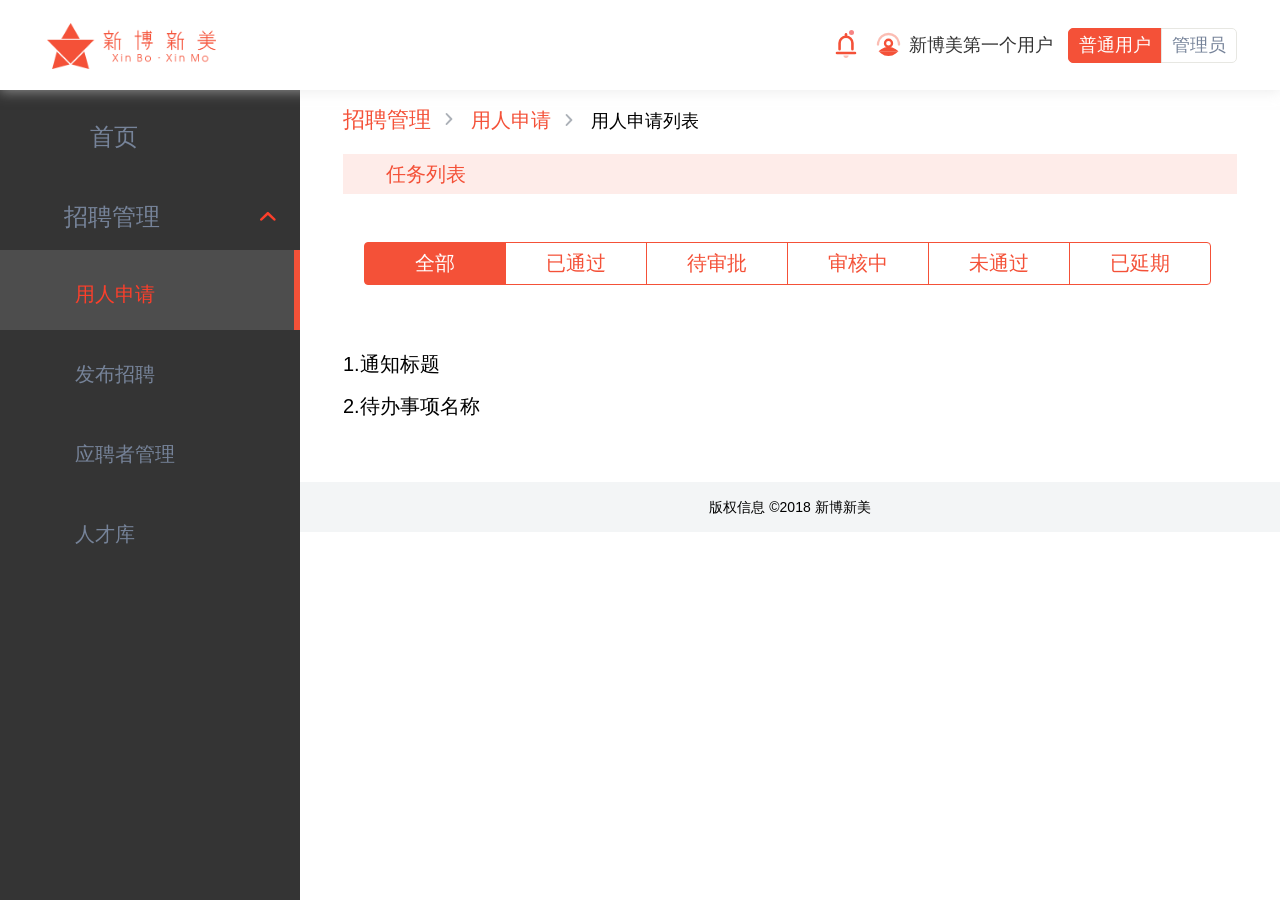
==== apply-list.html @ 9ebed113 "用人申请列表添加" ====
<!DOCTYPE html>
<html lang="en">
    <head>
        <meta charset="utf-8">
        <title>用人申请列表</title>
        <!-- Mobile specific metas -->
        <meta name="viewport" content="width=device-width, initial-scale=1, maximum-scale=1">
        <!-- Force IE9 to render in normal mode -->
        <!--[if IE]>
        <meta http-equiv="x-ua-compatible" content="IE=9" />
        <![endif]-->
        <meta name="description" content=""/>
        <meta name="keywords" content=""/>
        <!-- Icons -->
        <link href="assets/css/icons.css" rel="stylesheet" />
        <!-- Fav and touch icons -->
        <link rel="icon" href="assets/img/ico/favicon.ico" type="image/png">
        <!-- Bootstrap stylesheets (included template modifications) -->
        <link href="assets/css/bootstrap.css" rel="stylesheet" />
        <!-- Plugins stylesheets (all plugin custom css) -->
        <link href="assets/css/plugins.css" rel="stylesheet" />
        <!-- Main stylesheets (template main css file) -->
        <link href="assets/css/public.css" rel="stylesheet" />
        <link href="assets/css/main.css" rel="stylesheet" />

    </head>
    <body>
        <!-- Start #header -->
        <div id="header">
            <div class="container-fluid">
                <div class="navbar">
                    <!--logo-->
                    <div class="navbar-header">
                        <a class="navbar-logo" href="index.html">
                            <img src="assets/img/xm-logo.svg">
                        </a>
                    </div>
                    <nav class="top-nav" role="navigation">
                        <ul class="nav navbar-nav pull-right nav-right">
                            <li>
                                <a href="#">
                                    <img class="navicon" src="assets/img/notification.svg" alt="消息">
                                    <span class="square-4 bg-danger"></span>
                                </a>
                            </li>
                            <li>
                                <a href="#">
                                    <img class="navicon" src="assets/img/profile.svg" alt="admin">新博美第一个用户
                                </a>
                            </li>
                            <li>
                                <div class="btn-group btn-account">
                                    <button class="btn btn-primary btn-sm">普通用户</button>
                                    <button class="btn btn-default btn-sm">管理员</button>
                                </div>
                            </li>
                        </ul>
                    </nav>
                </div>
            </div>
            <!-- Start .header-inner -->
        </div>
        <!-- End #header -->

        <!-- Start #sidebar -->
        <div id="sidebar" >
            <div class="sidebar-inner">
                <!-- Start #sideNav -->
                <ul id="sideNav" class="nav nav-pills nav-stacked">
                    <li><a href="index.html">首页</a></li>
                    <li>
                        <a href="#" class="expand">招聘管理</a>
                        <ul class="nav sub" style="display: block">
                            <li><a href="apply-list.html" class="active">用人申请</a></li>
                            <li><a href="#">发布招聘</a></li>
                            <li><a href="#">应聘者管理</a></li>
                            <li><a href="#">人才库</a></li>
                        </ul>
                    </li>



                </ul>
                <!-- End #sideNav -->
            </div>
        </div>
        <!-- End #sidebar -->

        <!-- Start #content -->
        <div id="content">
            <!-- Start .content-wrapper -->
            <div class="content-wrapper">
                <div class="row heading">
                    <div class="col-lg-12">
                        <ul  class="breadcrumb p43">
                            <li><a href="">招聘管理</a><i class="en-arrow-right7"></i></li>
                            <li><a href="">用人申请</a><i class="en-arrow-right7"></i></li>
                            <li>用人申请列表</li>
                        </ul>

                    </div>

                </div>

                <!-- End .row -->
                <div class="outlet">
                    <!-- Start .outlet -->
                    <!-- Page start here ( usual with .row ) -->
                    <div class="row">
                        <div class="col-lg-12">
                            <div class="xm-contbox">
                                <div class="xm-title red-bg p43">任务列表</div>
                                <div class="xm-contbody">
                                    <div class="btn-group listmenu">
                                        <button type="button" class="btn btn-primary ">全部</button>
                                        <button type="button" class="btn btn-primary btn-alt">已通过</button>
                                        <button type="button" class="btn btn-primary btn-alt">待审批</button>
                                        <button type="button" class="btn btn-primary btn-alt">审核中</button>
                                        <button type="button" class="btn btn-primary btn-alt">未通过</button>
                                        <button type="button" class="btn btn-primary btn-alt">已延期</button>

                                    </div>
                                    <h3>1.通知标题</h3>
                                    <h3>2.待办事项名称</h3>
                                </div>
                            </div>


                        </div>
                    </div>
                    <!-- Page End here -->
                </div>
                <!-- End .outlet -->
                <!--start footer-->
                <footer class="footer">
                    <div class="row">
                        <div class="col-lg-12 col-md-12">
                            版权信息 ©2018 新博新美
                        </div>
                    </div>
                </footer>
                <!--end footer-->
            </div>
            <!-- End .content-wrapper -->
            <div class="clearfix"></div>
        </div>
        <!-- End #content -->
       
        <!-- Important javascript libs(put in all pages) -->
        <script src="assets/js/jquery-1.8.3.min.js"></script>
        <script src="assets/js/jquery-ui.js"></script>
        <![endif]-->
        <!-- Bootstrap plugins -->
        <script src="assets/js/bootstrap/bootstrap.js"></script>
        <!-- Handle responsive view functions -->
        <script src="assets/js/jRespond.min.js"></script>
        <!-- Custom scroll for sidebars,tables and etc. -->
        <script src="assets/plugins/core/slimscroll/jquery.slimscroll.min.js"></script>
        <script src="assets/plugins/core/slimscroll/jquery.slimscroll.horizontal.min.js"></script>

        <!-- Other plugins ( load only nessesary plugins for every page) -->
        <script src="assets/plugins/forms/icheck/jquery.icheck.js"></script>
        <script src="assets/plugins/misc/highlight/highlight.pack.js"></script>
        <script src="assets/plugins/misc/countTo/jquery.countTo.js"></script>
        <script src="assets/js/jquery.sprFlat.js"></script>
        <script src="assets/js/app.js"></script>
    </body>
</html>
---- assets/css/icons.css ----
/* ==========================================================================
Icon packs
========================================================================== */
@font-face {
  font-family: 'icomoon';
  src:url('../fonts/icomoon.eot');
  src:url('../fonts/icomoon.eot?#iefix') format('embedded-opentype'),
    url('../fonts/icomoon.ttf') format('truetype'),
    url('../fonts/icomoon.woff') format('woff'),
    url('../fonts/icomoon.svg#icomoon') format('svg');
  font-weight: normal;
  font-style: normal;
}

@font-face {
  font-family: 'brocolidry';
  src:url('../fonts/brocolidry.eot');
  src:url('../fonts/brocolidry.eot?#iefix') format('embedded-opentype'),
    url('../fonts/brocolidry.ttf') format('truetype'),
    url('../fonts/brocolidry.woff') format('woff'),
    url('../fonts/brocolidry.svg#brocolidry') format('svg');
  font-weight: normal;
  font-style: normal;
}

@font-face {
  font-family: 'ecoico';
  src:url('../fonts/ecoico.eot');
  src:url('../fonts/ecoico.eot?#iefix') format('embedded-opentype'),
    url('../fonts/ecoico.ttf') format('truetype'),
    url('../fonts/ecoico.woff') format('woff'),
    url('../fonts/ecoico.svg#ecoico') format('svg');
  font-weight: normal;
  font-style: normal;
}

@font-face {
  font-family: 'steadysets';
  src:url('../fonts/steadysets.eot');
  src:url('../fonts/steadysets.eot?#iefix') format('embedded-opentype'),
    url('../fonts/steadysets.ttf') format('truetype'),
    url('../fonts/steadysets.woff') format('woff'),
    url('../fonts/steadysets.svg#steadysets') format('svg');
  font-weight: normal;
  font-style: normal;
}

@font-face {
  font-family: 'meteo';
  src:url('../fonts/meteo.eot');
  src:url('../fonts/meteo.eot?#iefix') format('embedded-opentype'),
    url('../fonts/meteo.ttf') format('truetype'),
    url('../fonts/meteo.woff') format('woff'),
    url('../fonts/meteo.svg#meteo') format('svg');
  font-weight: normal;
  font-style: normal;
}

@font-face {
  font-family: 'entypo';
  src:url('../fonts/entypo.eot');
  src:url('../fonts/entypo.eot?#iefix') format('embedded-opentype'),
    url('../fonts/entypo.ttf') format('truetype'),
    url('../fonts/entypo.woff') format('woff'),
    url('../fonts/entypo.svg#entypo') format('svg');
  font-weight: normal;
  font-style: normal;
}

@font-face {
  font-family: 'fontawesome';
  src:url('../fonts/fontawesome.eot');
  src:url('../fonts/fontawesome.eot?#iefix') format('embedded-opentype'),
    url('../fonts/fontawesome.ttf') format('truetype'),
    url('../fonts/fontawesome.woff') format('woff'),
    url('../fonts/fontawesome.svg#fontawesome') format('svg');
  font-weight: normal;
  font-style: normal;
}

/* ------------------ Icon preview ( remove it in production sever )--------------------*/
.icon-page i {font-size: 20px; margin-bottom: 10px;}
.icon-page .row {margin-left: 0;margin-right: 0;}

/* ------------------ Target all icons --------------------*/
[class^="im-"], 
[class^="br-"], 
[class^="ec-"], 
[class^="st-"], 
[class^="me-"],
[class^="en-"],
[class^="fa-"] {
  display: inline-block;
  vertical-align: middle;
  margin-top: -1px;
}


/* ------------------ Ico moon --------------------*/
[class^="im-"] {
  font-family: 'icomoon';
  speak: none;
  font-style: normal;
  font-weight: normal;
  font-variant: normal;
  text-transform: none;
  line-height: 1;
  -webkit-font-smoothing: antialiased;
  -moz-osx-font-smoothing: grayscale;
}
.im-home:before {
  content: "\e600";
}
.im-home2:before {
  content: "\e601";
}
.im-home3:before {
  content: "\e602";
}
.im-office:before {
  content: "\e603";
}
.im-newspaper:before {
  content: "\e604";
}
.im-pencil:before {
  content: "\e605";
}
.im-pencil2:before {
  content: "\e606";
}
.im-quill:before {
  content: "\e607";
}
.im-pen:before {
  content: "\e608";
}
.im-headphones:before {
  content: "\e609";
}
.im-play:before {
  content: "\e60a";
}
.im-film:before {
  content: "\e60b";
}
.im-camera:before {
  content: "\e60c";
}
.im-dice:before {
  content: "\e60d";
}
.im-pacman:before {
  content: "\e60e";
}
.im-spades:before {
  content: "\e60f";
}
.im-clubs:before {
  content: "\e610";
}
.im-diamonds:before {
  content: "\e611";
}
.im-file:before {
  content: "\e612";
}
.im-profile:before {
  content: "\e613";
}
.im-file2:before {
  content: "\e614";
}
.im-file3:before {
  content: "\e615";
}
.im-file4:before {
  content: "\e616";
}
.im-copy:before {
  content: "\e617";
}
.im-copy2:before {
  content: "\e618";
}
.im-copy3:before {
  content: "\e619";
}
.im-paste:before {
  content: "\e61a";
}
.im-qrcode:before {
  content: "\e61b";
}
.im-ticket:before {
  content: "\e61c";
}
.im-cart:before {
  content: "\e61d";
}
.im-cart2:before {
  content: "\e61e";
}
.im-cart3:before {
  content: "\e61f";
}
.im-coin:before {
  content: "\e620";
}
.im-credit:before {
  content: "\e621";
}
.im-calculate:before {
  content: "\e622";
}
.im-support:before {
  content: "\e623";
}
.im-compass:before {
  content: "\e624";
}
.im-map:before {
  content: "\e625";
}
.im-map2:before {
  content: "\e626";
}
.im-history:before {
  content: "\e627";
}
.im-clock:before {
  content: "\e628";
}
.im-clock2:before {
  content: "\e629";
}
.im-alarm:before {
  content: "\e62a";
}
.im-alarm2:before {
  content: "\e62b";
}
.im-bell:before {
  content: "\e62c";
}
.im-mobile:before {
  content: "\e62d";
}
.im-tablet:before {
  content: "\e62e";
}
.im-tv:before {
  content: "\e62f";
}
.im-cabinet:before {
  content: "\e630";
}
.im-drawer:before {
  content: "\e631";
}
.im-drawer2:before {
  content: "\e632";
}
.im-drawer3:before {
  content: "\e633";
}
.im-box-add:before {
  content: "\e634";
}
.im-box-remove:before {
  content: "\e635";
}
.im-undo:before {
  content: "\e636";
}
.im-redo:before {
  content: "\e637";
}
.im-forward:before {
  content: "\e638";
}
.im-reply:before {
  content: "\e639";
}
.im-bubble:before {
  content: "\e63a";
}
.im-bubbles:before {
  content: "\e63b";
}
.im-bubbles2:before {
  content: "\e63c";
}
.im-bubble2:before {
  content: "\e63d";
}
.im-bubbles3:before {
  content: "\e63e";
}
.im-busy:before {
  content: "\e63f";
}
.im-spinner:before {
  content: "\e640";
}
.im-spinner2:before {
  content: "\e641";
}
.im-spinner3:before {
  content: "\e642";
}
.im-spinner4:before {
  content: "\e643";
}
.im-spinner5:before {
  content: "\e644";
}
.im-spinner6:before {
  content: "\e645";
}
.im-binoculars:before {
  content: "\e646";
}
.im-search:before {
  content: "\e647";
}
.im-lock:before {
  content: "\e648";
}
.im-lock2:before {
  content: "\e649";
}
.im-unlocked:before {
  content: "\e64a";
}
.im-wrench:before {
  content: "\e64b";
}
.im-settings:before {
  content: "\e64c";
}
.im-equalizer:before {
  content: "\e64d";
}
.im-cog:before {
  content: "\e64e";
}
.im-cogs:before {
  content: "\e64f";
}
.im-cog2:before {
  content: "\e650";
}
.im-gift:before {
  content: "\e651";
}
.im-trophy:before {
  content: "\e652";
}
.im-glass:before {
  content: "\e653";
}
.im-mug:before {
  content: "\e654";
}
.im-food:before {
  content: "\e655";
}
.im-leaf:before {
  content: "\e656";
}
.im-rocket:before {
  content: "\e657";
}
.im-meter:before {
  content: "\e658";
}
.im-meter2:before {
  content: "\e659";
}
.im-airplane:before {
  content: "\e65a";
}
.im-truck:before {
  content: "\e65b";
}
.im-road:before {
  content: "\e65c";
}
.im-accessibility:before {
  content: "\e65d";
}
.im-target:before {
  content: "\e65e";
}
.im-shield:before {
  content: "\e65f";
}
.im-lightning:before {
  content: "\e660";
}
.im-switch:before {
  content: "\e661";
}
.im-power-cord:before {
  content: "\e662";
}
.im-cloud-download:before {
  content: "\e663";
}
.im-cloud-upload:before {
  content: "\e664";
}
.im-download:before {
  content: "\e665";
}
.im-upload:before {
  content: "\e666";
}
.im-download2:before {
  content: "\e667";
}
.im-upload2:before {
  content: "\e668";
}
.im-globe:before {
  content: "\e669";
}
.im-earth:before {
  content: "\e66a";
}
.im-link:before {
  content: "\e66b";
}
.im-brightness-contrast:before {
  content: "\e66c";
}
.im-contrast:before {
  content: "\e66d";
}
.im-star:before {
  content: "\e66e";
}
.im-star2:before {
  content: "\e66f";
}
.im-star3:before {
  content: "\e670";
}
.im-heart:before {
  content: "\e671";
}
.im-heart2:before {
  content: "\e672";
}
.im-heart-broken:before {
  content: "\e673";
}
.im-thumbs-up:before {
  content: "\e674";
}
.im-sad:before {
  content: "\e675";
}
.im-wink:before {
  content: "\e676";
}
.im-wink2:before {
  content: "\e677";
}
.im-grin:before {
  content: "\e678";
}
.im-grin2:before {
  content: "\e679";
}
.im-cool:before {
  content: "\e67a";
}
.im-cool2:before {
  content: "\e67b";
}
.im-angry:before {
  content: "\e67c";
}
.im-angry2:before {
  content: "\e67d";
}
.im-wondering:before {
  content: "\e67e";
}
.im-wondering2:before {
  content: "\e67f";
}
.im-point-up:before {
  content: "\e680";
}
.im-point-right:before {
  content: "\e681";
}
.im-point-down:before {
  content: "\e682";
}
.im-point-left:before {
  content: "\e683";
}
.im-warning:before {
  content: "\e684";
}
.im-notification:before {
  content: "\e685";
}
.im-question:before {
  content: "\e686";
}
.im-checkmark:before {
  content: "\e687";
}
.im-spell-check:before {
  content: "\e688";
}
.im-minus:before {
  content: "\e689";
}
.im-plus:before {
  content: "\e68a";
}
.im-enter:before {
  content: "\e68b";
}
.im-exit:before {
  content: "\e68c";
}
.im-play2:before {
  content: "\e68d";
}
.im-pause:before {
  content: "\e68e";
}
.im-stop:before {
  content: "\e68f";
}
.im-last:before {
  content: "\e690";
}
.im-previous:before {
  content: "\e691";
}
.im-next:before {
  content: "\e692";
}
.im-eject:before {
  content: "\e693";
}
.im-volume-high:before {
  content: "\e694";
}
.im-volume-medium:before {
  content: "\e695";
}
.im-volume-low:before {
  content: "\e696";
}
.im-volume-mute:before {
  content: "\e697";
}
.im-volume-mute2:before {
  content: "\e698";
}
.im-arrow-up-right:before {
  content: "\e699";
}
.im-arrow-right:before {
  content: "\e69a";
}
.im-arrow-down-right:before {
  content: "\e69b";
}
.im-arrow-down:before {
  content: "\e69c";
}
.im-arrow-down-left:before {
  content: "\e69d";
}
.im-arrow-left:before {
  content: "\e69e";
}
.im-arrow-up-left:before {
  content: "\e69f";
}
.im-arrow-up:before {
  content: "\e6a0";
}
.im-arrow-up-right2:before {
  content: "\e6a1";
}
.im-arrow-right2:before {
  content: "\e6a2";
}
.im-arrow-down-right2:before {
  content: "\e6a3";
}
.im-arrow-down2:before {
  content: "\e6a4";
}
.im-arrow-down-left2:before {
  content: "\e6a5";
}
.im-arrow-left2:before {
  content: "\e6a6";
}
.im-tab:before {
  content: "\e6a7";
}
.im-checkbox-checked:before {
  content: "\e6a8";
}
.im-checkbox-unchecked:before {
  content: "\e6a9";
}
.im-checkbox-partial:before {
  content: "\e6aa";
}
.im-text-width:before {
  content: "\e6ab";
}
.im-bold:before {
  content: "\e6ac";
}
.im-underline:before {
  content: "\e6ad";
}
.im-italic:before {
  content: "\e6ae";
}
.im-strikethrough:before {
  content: "\e6af";
}
.im-omega:before {
  content: "\e6b0";
}
.im-sigma:before {
  content: "\e6b1";
}
.im-table:before {
  content: "\e6b2";
}
.im-table2:before {
  content: "\e6b3";
}
.im-paragraph-left:before {
  content: "\e6b4";
}
.im-paragraph-center:before {
  content: "\e6b5";
}
.im-paragraph-right:before {
  content: "\e6b6";
}
.im-paragraph-justify:before {
  content: "\e6b7";
}
.im-indent-increase:before {
  content: "\e6b8";
}
.im-indent-decrease:before {
  content: "\e6b9";
}
.im-new-tab:before {
  content: "\e6ba";
}
.im-embed:before {
  content: "\e6bb";
}
.im-code:before {
  content: "\e6bc";
}
.im-google-plus:before {
  content: "\e6bd";
}
.im-google-plus2:before {
  content: "\e6be";
}
.im-google-plus3:before {
  content: "\e6bf";
}
.im-google-drive:before {
  content: "\e6c0";
}
.im-facebook:before {
  content: "\e6c1";
}
.im-facebook2:before {
  content: "\e6c2";
}
.im-facebook3:before {
  content: "\e6c3";
}
.im-instagram:before {
  content: "\e6c4";
}
.im-twitter:before {
  content: "\e6c5";
}
.im-vimeo2:before {
  content: "\e6c6";
}
.im-vimeo:before {
  content: "\e6c7";
}
.im-lanyrd:before {
  content: "\e6c8";
}
.im-flickr:before {
  content: "\e6c9";
}
.im-flickr2:before {
  content: "\e6ca";
}
.im-flickr3:before {
  content: "\e6cb";
}
.im-flickr4:before {
  content: "\e6cc";
}
.im-picassa:before {
  content: "\e6cd";
}
.im-picassa2:before {
  content: "\e6ce";
}
.im-steam:before {
  content: "\e6cf";
}
.im-github:before {
  content: "\e6d0";
}
.im-github2:before {
  content: "\e6d1";
}
.im-github3:before {
  content: "\e6d2";
}
.im-github4:before {
  content: "\e6d3";
}
.im-github5:before {
  content: "\e6d4";
}
.im-wordpress:before {
  content: "\e6d5";
}
.im-wordpress2:before {
  content: "\e6d6";
}
.im-joomla:before {
  content: "\e6d7";
}
.im-android:before {
  content: "\e6d8";
}
.im-windows:before {
  content: "\e6d9";
}
.im-windows8:before {
  content: "\e6da";
}
.im-soundcloud:before {
  content: "\e6db";
}
.im-soundcloud2:before {
  content: "\e6dc";
}
.im-skype:before {
  content: "\e6dd";
}
.im-reddit:before {
  content: "\e6de";
}
.im-linkedin:before {
  content: "\e6df";
}
.im-xing:before {
  content: "\e6e0";
}
.im-flattr:before {
  content: "\e6e1";
}
.im-foursquare:before {
  content: "\e6e2";
}
.im-foursquare2:before {
  content: "\e6e3";
}
.im-paypal:before {
  content: "\e6e4";
}
.im-paypal2:before {
  content: "\e6e5";
}
.im-paypal3:before {
  content: "\e6e6";
}
.im-yelp:before {
  content: "\e6e7";
}
.im-html5:before {
  content: "\e6e8";
}
.im-html52:before {
  content: "\e6e9";
}
.im-css3:before {
  content: "\e6ea";
}
.im-chrome:before {
  content: "\e6eb";
}
.im-firefox:before {
  content: "\e6ec";
}
.im-IE:before {
  content: "\e6ed";
}
.im-opera:before {
  content: "\e6ee";
}
.im-safari:before {
  content: "\e6ef";
}
.im-blogger:before {
  content: "\e6f0";
}
.im-blogger2:before {
  content: "\e6f1";
}
.im-tumblr:before {
  content: "\e6f2";
}
.im-tumblr2:before {
  content: "\e6f3";
}
.im-yahoo:before {
  content: "\e6f4";
}
.im-tux:before {
  content: "\e6f5";
}
.im-apple:before {
  content: "\e6f6";
}
.im-finder:before {
  content: "\e6f7";
}
.im-lastfm:before {
  content: "\e6f8";
}
.im-delicious:before {
  content: "\e6f9";
}
.im-stumbleupon:before {
  content: "\e6fa";
}
.im-stumbleupon2:before {
  content: "\e6fb";
}
.im-stackoverflow:before {
  content: "\e6fc";
}
.im-pinterest:before {
  content: "\e6fd";
}
.im-pinterest2:before {
  content: "\e6fe";
}
.im-xing2:before {
  content: "\e6ff";
}
.im-file-pdf:before {
  content: "\e700";
}
.im-file-openoffice:before {
  content: "\e701";
}
.im-file-word:before {
  content: "\e702";
}
.im-file-excel:before {
  content: "\e703";
}
.im-file-zip:before {
  content: "\e704";
}
.im-file-powerpoint:before {
  content: "\e705";
}
.im-file-xml:before {
  content: "\e706";
}
.im-file-css:before {
  content: "\e707";
}
.im-lastfm2:before {
  content: "\e708";
}
.im-libreoffice:before {
  content: "\e709";
}
.im-IcoMoon:before {
  content: "\e70a";
}
.im-blog:before {
  content: "\e70b";
}
.im-droplet:before {
  content: "\e70c";
}
.im-paint-format:before {
  content: "\e70d";
}
.im-image:before {
  content: "\e70e";
}
.im-image2:before {
  content: "\e70f";
}
.im-images:before {
  content: "\e710";
}
.im-camera2:before {
  content: "\e711";
}
.im-music:before {
  content: "\e712";
}
.im-pawn:before {
  content: "\e713";
}
.im-bullhorn:before {
  content: "\e714";
}
.im-connection:before {
  content: "\e715";
}
.im-podcast:before {
  content: "\e716";
}
.im-feed:before {
  content: "\e717";
}
.im-book:before {
  content: "\e718";
}
.im-books:before {
  content: "\e719";
}
.im-library:before {
  content: "\e71a";
}
.im-paste2:before {
  content: "\e71b";
}
.im-paste3:before {
  content: "\e71c";
}
.im-stack:before {
  content: "\e71d";
}
.im-folder:before {
  content: "\e71e";
}
.im-folder-open:before {
  content: "\e71f";
}
.im-tag:before {
  content: "\e720";
}
.im-tags:before {
  content: "\e721";
}
.im-barcode:before {
  content: "\e722";
}
.im-phone:before {
  content: "\e723";
}
.im-phone-hang-up:before {
  content: "\e724";
}
.im-address-book:before {
  content: "\e725";
}
.im-notebook:before {
  content: "\e726";
}
.im-envelope:before {
  content: "\e727";
}
.im-pushpin:before {
  content: "\e728";
}
.im-location:before {
  content: "\e729";
}
.im-location2:before {
  content: "\e72a";
}
.im-stopwatch:before {
  content: "\e72b";
}
.im-calendar:before {
  content: "\e72c";
}
.im-calendar2:before {
  content: "\e72d";
}
.im-print:before {
  content: "\e72e";
}
.im-keyboard:before {
  content: "\e72f";
}
.im-screen:before {
  content: "\e730";
}
.im-laptop:before {
  content: "\e731";
}
.im-mobile2:before {
  content: "\e732";
}
.im-download3:before {
  content: "\e733";
}
.im-upload3:before {
  content: "\e734";
}
.im-disk:before {
  content: "\e735";
}
.im-storage:before {
  content: "\e736";
}
.im-undo2:before {
  content: "\e737";
}
.im-redo2:before {
  content: "\e738";
}
.im-flip:before {
  content: "\e739";
}
.im-flip2:before {
  content: "\e73a";
}
.im-bubbles4:before {
  content: "\e73b";
}
.im-user:before {
  content: "\e73c";
}
.im-users:before {
  content: "\e73d";
}
.im-user2:before {
  content: "\e73e";
}
.im-users2:before {
  content: "\e73f";
}
.im-user3:before {
  content: "\e740";
}
.im-user4:before {
  content: "\e741";
}
.im-quotes-left:before {
  content: "\e742";
}
.im-zoom-in:before {
  content: "\e743";
}
.im-zoom-out:before {
  content: "\e744";
}
.im-expand:before {
  content: "\e745";
}
.im-contract:before {
  content: "\e746";
}
.im-expand2:before {
  content: "\e747";
}
.im-contract2:before {
  content: "\e748";
}
.im-key:before {
  content: "\e749";
}
.im-key2:before {
  content: "\e74a";
}
.im-hammer:before {
  content: "\e74b";
}
.im-wand:before {
  content: "\e74c";
}
.im-aid:before {
  content: "\e74d";
}
.im-bug:before {
  content: "\e74e";
}
.im-pie:before {
  content: "\e74f";
}
.im-stats:before {
  content: "\e750";
}
.im-bars:before {
  content: "\e751";
}
.im-bars2:before {
  content: "\e752";
}
.im-dashboard:before {
  content: "\e753";
}
.im-hammer2:before {
  content: "\e754";
}
.im-fire:before {
  content: "\e755";
}
.im-lab:before {
  content: "\e756";
}
.im-magnet:before {
  content: "\e757";
}
.im-remove:before {
  content: "\e758";
}
.im-remove2:before {
  content: "\e759";
}
.im-briefcase:before {
  content: "\e75a";
}
.im-signup:before {
  content: "\e75b";
}
.im-list:before {
  content: "\e75c";
}
.im-list2:before {
  content: "\e75d";
}
.im-numbered-list:before {
  content: "\e75e";
}
.im-menu:before {
  content: "\e75f";
}
.im-menu2:before {
  content: "\e760";
}
.im-tree:before {
  content: "\e761";
}
.im-cloud:before {
  content: "\e762";
}
.im-flag:before {
  content: "\e763";
}
.im-attachment:before {
  content: "\e764";
}
.im-eye:before {
  content: "\e765";
}
.im-eye-blocked:before {
  content: "\e766";
}
.im-eye2:before {
  content: "\e767";
}
.im-bookmark:before {
  content: "\e768";
}
.im-bookmarks:before {
  content: "\e769";
}
.im-brightness-medium:before {
  content: "\e76a";
}
.im-thumbs-up2:before {
  content: "\e76b";
}
.im-happy:before {
  content: "\e76c";
}
.im-happy2:before {
  content: "\e76d";
}
.im-smiley:before {
  content: "\e76e";
}
.im-smiley2:before {
  content: "\e76f";
}
.im-tongue:before {
  content: "\e770";
}
.im-tongue2:before {
  content: "\e771";
}
.im-sad2:before {
  content: "\e772";
}
.im-evil:before {
  content: "\e773";
}
.im-evil2:before {
  content: "\e774";
}
.im-shocked:before {
  content: "\e775";
}
.im-shocked2:before {
  content: "\e776";
}
.im-confused:before {
  content: "\e777";
}
.im-confused2:before {
  content: "\e778";
}
.im-neutral:before {
  content: "\e779";
}
.im-neutral2:before {
  content: "\e77a";
}
.im-info:before {
  content: "\e77b";
}
.im-info2:before {
  content: "\e77c";
}
.im-blocked:before {
  content: "\e77d";
}
.im-cancel-circle:before {
  content: "\e77e";
}
.im-checkmark-circle:before {
  content: "\e77f";
}
.im-spam:before {
  content: "\e780";
}
.im-close:before {
  content: "\e781";
}
.im-checkmark2:before {
  content: "\e782";
}
.im-backward:before {
  content: "\e783";
}
.im-forward2:before {
  content: "\e784";
}
.im-play3:before {
  content: "\e785";
}
.im-pause2:before {
  content: "\e786";
}
.im-stop2:before {
  content: "\e787";
}
.im-backward2:before {
  content: "\e788";
}
.im-forward3:before {
  content: "\e789";
}
.im-first:before {
  content: "\e78a";
}
.im-volume-increase:before {
  content: "\e78b";
}
.im-volume-decrease:before {
  content: "\e78c";
}
.im-loop:before {
  content: "\e78d";
}
.im-loop2:before {
  content: "\e78e";
}
.im-loop3:before {
  content: "\e78f";
}
.im-shuffle:before {
  content: "\e790";
}
.im-arrow-up-left2:before {
  content: "\e791";
}
.im-arrow-up2:before {
  content: "\e792";
}
.im-arrow-right3:before {
  content: "\e793";
}
.im-arrow-down-right3:before {
  content: "\e794";
}
.im-arrow-down3:before {
  content: "\e795";
}
.im-arrow-down-left3:before {
  content: "\e796";
}
.im-arrow-left3:before {
  content: "\e797";
}
.im-arrow-up-left3:before {
  content: "\e798";
}
.im-arrow-up3:before {
  content: "\e799";
}
.im-arrow-up-right3:before {
  content: "\e79a";
}
.im-radio-checked:before {
  content: "\e79b";
}
.im-radio-unchecked:before {
  content: "\e79c";
}
.im-crop:before {
  content: "\e79d";
}
.im-scissors:before {
  content: "\e79e";
}
.im-filter:before {
  content: "\e79f";
}
.im-filter2:before {
  content: "\e7a0";
}
.im-font:before {
  content: "\e7a1";
}
.im-text-height:before {
  content: "\e7a2";
}
.im-insert-template:before {
  content: "\e7a3";
}
.im-pilcrow:before {
  content: "\e7a4";
}
.im-left-toright:before {
  content: "\e7a5";
}
.im-right-toleft:before {
  content: "\e7a6";
}
.im-paragraph-left2:before {
  content: "\e7a7";
}
.im-paragraph-center2:before {
  content: "\e7a8";
}
.im-paragraph-right2:before {
  content: "\e7a9";
}
.im-paragraph-justify2:before {
  content: "\e7aa";
}
.im-console:before {
  content: "\e7ab";
}
.im-share:before {
  content: "\e7ac";
}
.im-mail:before {
  content: "\e7ad";
}
.im-mail2:before {
  content: "\e7ae";
}
.im-mail3:before {
  content: "\e7af";
}
.im-mail4:before {
  content: "\e7b0";
}
.im-google:before {
  content: "\e7b1";
}
.im-google-plus4:before {
  content: "\e7b2";
}
.im-twitter2:before {
  content: "\e7b3";
}
.im-twitter3:before {
  content: "\e7b4";
}
.im-feed2:before {
  content: "\e7b5";
}
.im-feed3:before {
  content: "\e7b6";
}
.im-feed4:before {
  content: "\e7b7";
}
.im-youtube:before {
  content: "\e7b8";
}
.im-youtube2:before {
  content: "\e7b9";
}
.im-vimeo3:before {
  content: "\e7ba";
}
.im-dribbble:before {
  content: "\e7bb";
}
.im-dribbble2:before {
  content: "\e7bc";
}
.im-dribbble3:before {
  content: "\e7bd";
}
.im-forrst:before {
  content: "\e7be";
}
.im-forrst2:before {
  content: "\e7bf";
}
.im-deviantart:before {
  content: "\e7c0";
}
.im-deviantart2:before {
  content: "\e7c1";
}
.im-steam2:before {
  content: "\e7c2";
}

/* ------------------ Brocolidry --------------------*/

[class^="br-"] {
  font-family: 'brocolidry';
  speak: none;
  font-style: normal;
  font-weight: normal;
  font-variant: normal;
  text-transform: none;
  line-height: 1;
  -webkit-font-smoothing: antialiased;
  -moz-osx-font-smoothing: grayscale;
}

.br-warning:before {
  content: "\e600";
}
.br-cloud:before {
  content: "\e601";
}
.br-locked:before {
  content: "\e602";
}
.br-inbox:before {
  content: "\e603";
}
.br-comment:before {
  content: "\e604";
}
.br-mic:before {
  content: "\e605";
}
.br-envelope:before {
  content: "\e606";
}
.br-briefcase:before {
  content: "\e607";
}
.br-cart:before {
  content: "\e608";
}
.br-contrast:before {
  content: "\e609";
}
.br-clock:before {
  content: "\e60a";
}
.br-user:before {
  content: "\e60b";
}
.br-cog:before {
  content: "\e60c";
}
.br-music:before {
  content: "\e60d";
}
.br-twitter:before {
  content: "\e60e";
}
.br-pencil:before {
  content: "\e60f";
}
.br-frame:before {
  content: "\e610";
}
.br-switch:before {
  content: "\e611";
}
.br-star:before {
  content: "\e612";
}
.br-key:before {
  content: "\e613";
}
.br-chart:before {
  content: "\e614";
}
.br-apple:before {
  content: "\e615";
}
.br-file:before {
  content: "\e616";
}
.br-plus:before {
  content: "\e617";
}
.br-minus:before {
  content: "\e618";
}
.br-picture:before {
  content: "\e619";
}
.br-folder:before {
  content: "\e61a";
}
.br-camera:before {
  content: "\e61b";
}
.br-search:before {
  content: "\e61c";
}
.br-dribbble:before {
  content: "\e61d";
}
.br-forrst:before {
  content: "\e61e";
}
.br-feed:before {
  content: "\e61f";
}
.br-blocked:before {
  content: "\e620";
}
.br-target:before {
  content: "\e621";
}
.br-play:before {
  content: "\e622";
}
.br-pause:before {
  content: "\e623";
}
.br-bug:before {
  content: "\e624";
}
.br-console:before {
  content: "\e625";
}
.br-film:before {
  content: "\e626";
}
.br-type:before {
  content: "\e627";
}
.br-home:before {
  content: "\e628";
}
.br-earth:before {
  content: "\e629";
}
.br-location:before {
  content: "\e62a";
}
.br-info:before {
  content: "\e62b";
}
.br-eye:before {
  content: "\e62c";
}
.br-heart:before {
  content: "\e62d";
}
.br-bookmark:before {
  content: "\e62e";
}
.br-wrench:before {
  content: "\e62f";
}
.br-calendar:before {
  content: "\e630";
}
.br-window:before {
  content: "\e631";
}
.br-monitor:before {
  content: "\e632";
}
.br-mobile:before {
  content: "\e633";
}
.br-droplet:before {
  content: "\e634";
}
.br-mouse:before {
  content: "\e635";
}
.br-refresh:before {
  content: "\e636";
}
.br-location2:before {
  content: "\e637";
}
.br-tag:before {
  content: "\e638";
}
.br-phone:before {
  content: "\e639";
}
.br-star2:before {
  content: "\e63a";
}
.br-pointer:before {
  content: "\e63b";
}
.br-thumbs-up:before {
  content: "\e63c";
}
.br-thumbs-down:before {
  content: "\e63d";
}
.br-headphones:before {
  content: "\e63e";
}
.br-move:before {
  content: "\e63f";
}
.br-checkmark:before {
  content: "\e640";
}
.br-cancel:before {
  content: "\e641";
}
.br-skype:before {
  content: "\e642";
}
.br-gift:before {
  content: "\e643";
}
.br-cone:before {
  content: "\e644";
}
.br-alarm:before {
  content: "\e645";
}
.br-coffee:before {
  content: "\e646";
}
.br-basket:before {
  content: "\e647";
}
.br-flag:before {
  content: "\e648";
}
.br-ipod:before {
  content: "\e649";
}
.br-trashcan:before {
  content: "\e64a";
}
.br-bolt:before {
  content: "\e64b";
}
.br-ampersand:before {
  content: "\e64c";
}
.br-compass:before {
  content: "\e64d";
}
.br-list:before {
  content: "\e64e";
}
.br-grid:before {
  content: "\e64f";
}
.br-volume:before {
  content: "\e650";
}
.br-volume2:before {
  content: "\e651";
}
.br-stats:before {
  content: "\e652";
}
.br-target2:before {
  content: "\e653";
}
.br-forward:before {
  content: "\e654";
}
.br-paperclip:before {
  content: "\e655";
}
.br-keyboard:before {
  content: "\e656";
}
.br-crop:before {
  content: "\e657";
}
.br-floppy:before {
  content: "\e658";
}
.br-filter:before {
  content: "\e659";
}
.br-trophy:before {
  content: "\e65a";
}
.br-diary:before {
  content: "\e65b";
}
.br-address-book:before {
  content: "\e65c";
}
.br-stop:before {
  content: "\e65d";
}
.br-smiley:before {
  content: "\e65e";
}
.br-shit:before {
  content: "\e65f";
}
.br-bookmark2:before {
  content: "\e660";
}
.br-camera2:before {
  content: "\e661";
}
.br-lamp:before {
  content: "\e662";
}
.br-disk:before {
  content: "\e663";
}
.br-button:before {
  content: "\e664";
}
.br-database:before {
  content: "\e665";
}
.br-credit-card:before {
  content: "\e666";
}
.br-atom:before {
  content: "\e667";
}
.br-winsows:before {
  content: "\e668";
}
.br-target3:before {
  content: "\e669";
}
.br-battery:before {
  content: "\e66a";
}
.br-code:before {
  content: "\e66b";
}

/* ------------------ Eco ico --------------------*/

[class^="ec-"] {
  font-family: 'ecoico';
  speak: none;
  font-style: normal;
  font-weight: normal;
  font-variant: normal;
  text-transform: none;
  line-height: 1;
  -webkit-font-smoothing: antialiased;
  -moz-osx-font-smoothing: grayscale;
}

.ec-download:before {
  content: "\e600";
}
.ec-pencil:before {
  content: "\e601";
}
.ec-chat:before {
  content: "\e602";
}
.ec-archive:before {
  content: "\e603";
}
.ec-user:before {
  content: "\e604";
}
.ec-users:before {
  content: "\e605";
}
.ec-archive2:before {
  content: "\e606";
}
.ec-earth:before {
  content: "\e607";
}
.ec-location:before {
  content: "\e608";
}
.ec-contract:before {
  content: "\e609";
}
.ec-mobile:before {
  content: "\e60a";
}
.ec-screen:before {
  content: "\e60b";
}
.ec-mail:before {
  content: "\e60c";
}
.ec-support:before {
  content: "\e60d";
}
.ec-help:before {
  content: "\e60e";
}
.ec-videos:before {
  content: "\e60f";
}
.ec-pictures:before {
  content: "\e610";
}
.ec-link:before {
  content: "\e611";
}
.ec-clock:before {
  content: "\e612";
}
.ec-photoshop:before {
  content: "\e613";
}
.ec-illustrator:before {
  content: "\e614";
}
.ec-star:before {
  content: "\e615";
}
.ec-heart:before {
  content: "\e616";
}
.ec-bookmark:before {
  content: "\e617";
}
.ec-file:before {
  content: "\e618";
}
.ec-feed:before {
  content: "\e619";
}
.ec-locked:before {
  content: "\e61a";
}
.ec-unlocked:before {
  content: "\e61b";
}
.ec-refresh:before {
  content: "\e61c";
}
.ec-list:before {
  content: "\e61d";
}
.ec-share:before {
  content: "\e61e";
}
.ec-archive3:before {
  content: "\e61f";
}
.ec-images:before {
  content: "\e620";
}
.ec-images2:before {
  content: "\e621";
}
.ec-search:before {
  content: "\e622";
}
.ec-cog:before {
  content: "\e623";
}
.ec-trashcan:before {
  content: "\e624";
}
.ec-pencil2:before {
  content: "\e625";
}
.ec-info:before {
  content: "\e626";
}

/* ------------------ Steadysets --------------------*/

[class^="st-"] {
  font-family: 'steadysets';
  speak: none;
  font-style: normal;
  font-weight: normal;
  font-variant: normal;
  text-transform: none;
  line-height: 1;
  -webkit-font-smoothing: antialiased;
  -moz-osx-font-smoothing: grayscale;
}

.st-type:before {
  content: "\e600";
}
.st-box:before {
  content: "\e601";
}
.st-archive:before {
  content: "\e602";
}
.st-envelope:before {
  content: "\e603";
}
.st-email:before {
  content: "\e604";
}
.st-files:before {
  content: "\e605";
}
.st-uniE606:before {
  content: "\e606";
}
.st-file-settings:before {
  content: "\e607";
}
.st-file-add:before {
  content: "\e608";
}
.st-file:before {
  content: "\e609";
}
.st-align-left:before {
  content: "\e60a";
}
.st-align-right:before {
  content: "\e60b";
}
.st-align-center:before {
  content: "\e60c";
}
.st-align-justify:before {
  content: "\e60d";
}
.st-folder-check:before {
  content: "\e60e";
}
.st-wifi-low:before {
  content: "\e60f";
}
.st-wifi-mid:before {
  content: "\e610";
}
.st-wifi-full:before {
  content: "\e611";
}
.st-connection-empty:before {
  content: "\e612";
}
.st-connection-25:before {
  content: "\e613";
}
.st-connection-50:before {
  content: "\e614";
}
.st-connection-75:before {
  content: "\e615";
}
.st-connection-full:before {
  content: "\e616";
}
.st-list:before {
  content: "\e617";
}
.st-grid:before {
  content: "\e618";
}
.st-uniE619:before {
  content: "\e619";
}
.st-battery-charging:before {
  content: "\e61a";
}
.st-battery-empty:before {
  content: "\e61b";
}
.st-arrow-down:before {
  content: "\e61c";
}
.st-arrow-right:before {
  content: "\e61d";
}
.st-reload:before {
  content: "\e61e";
}
.st-refresh:before {
  content: "\e61f";
}
.st-volume:before {
  content: "\e620";
}
.st-volume-increase:before {
  content: "\e621";
}
.st-volume-decrease:before {
  content: "\e622";
}
.st-mute:before {
  content: "\e623";
}
.st-microphone:before {
  content: "\e624";
}
.st-microphone-off:before {
  content: "\e625";
}
.st-book:before {
  content: "\e626";
}
.st-checkmark:before {
  content: "\e627";
}
.st-checkbox-checked:before {
  content: "\e628";
}
.st-checkbox:before {
  content: "\e629";
}
.st-chat:before {
  content: "\e62a";
}
.st-chat-1:before {
  content: "\e62b";
}
.st-chat-2:before {
  content: "\e62c";
}
.st-chat-3:before {
  content: "\e62d";
}
.st-comment:before {
  content: "\e62e";
}
.st-calendar:before {
  content: "\e62f";
}
.st-bookmark:before {
  content: "\e630";
}
.st-email2:before {
  content: "\e631";
}
.st-heart:before {
  content: "\e632";
}
.st-enter:before {
  content: "\e633";
}
.st-cloud:before {
  content: "\e634";
}
.st-book2:before {
  content: "\e635";
}
.st-star:before {
  content: "\e636";
}
.st-clock:before {
  content: "\e637";
}
.st-unlocked:before {
  content: "\e638";
}
.st-unlocked2:before {
  content: "\e639";
}
.st-users:before {
  content: "\e63a";
}
.st-user:before {
  content: "\e63b";
}
.st-users2:before {
  content: "\e63c";
}
.st-user2:before {
  content: "\e63d";
}
.st-bullhorn:before {
  content: "\e63e";
}
.st-share:before {
  content: "\e63f";
}
.st-screen:before {
  content: "\e640";
}
.st-phone:before {
  content: "\e641";
}
.st-phone-portrait:before {
  content: "\e642";
}
.st-phone-landscape:before {
  content: "\e643";
}
.st-tablet:before {
  content: "\e644";
}
.st-tablet-landscape:before {
  content: "\e645";
}
.st-drink:before {
  content: "\e646";
}
.st-shorts:before {
  content: "\e647";
}
.st-vcard:before {
  content: "\e648";
}
.st-sun:before {
  content: "\e649";
}
.st-bill:before {
  content: "\e64a";
}
.st-coffee:before {
  content: "\e64b";
}
.st-uniE64C:before {
  content: "\e64c";
}
.st-newspaper:before {
  content: "\e64d";
}
.st-stack:before {
  content: "\e64e";
}
.st-map-marker:before {
  content: "\e64f";
}
.st-map:before {
  content: "\e650";
}
.st-support:before {
  content: "\e651";
}
.st-uniE652:before {
  content: "\e652";
}
.st-barbell:before {
  content: "\e653";
}
.st-lab:before {
  content: "\e654";
}
.st-clipboard:before {
  content: "\e655";
}
.st-mug:before {
  content: "\e656";
}
.st-bucket:before {
  content: "\e657";
}
.st-select:before {
  content: "\e658";
}
.st-graph:before {
  content: "\e659";
}
.st-crop:before {
  content: "\e65a";
}
.st-image:before {
  content: "\e65b";
}
.st-cube:before {
  content: "\e65c";
}
.st-bars:before {
  content: "\e65d";
}
.st-chart:before {
  content: "\e65e";
}
.st-pencil:before {
  content: "\e65f";
}
.st-measure:before {
  content: "\e660";
}
.st-eyedropper:before {
  content: "\e661";
}
.st-file-broken:before {
  content: "\e662";
}
.st-browser:before {
  content: "\e663";
}
.st-windows:before {
  content: "\e664";
}
.st-window:before {
  content: "\e665";
}
.st-folder:before {
  content: "\e666";
}
.st-folder-add:before {
  content: "\e667";
}
.st-folder-settings:before {
  content: "\e668";
}
.st-battery-25:before {
  content: "\e669";
}
.st-battery-50:before {
  content: "\e66a";
}
.st-battery-75:before {
  content: "\e66b";
}
.st-battery-full:before {
  content: "\e66c";
}
.st-settings:before {
  content: "\e66d";
}
.st-arrow-left:before {
  content: "\e66e";
}
.st-arrow-up:before {
  content: "\e66f";
}
.st-paperclip:before {
  content: "\e670";
}
.st-download:before {
  content: "\e671";
}
.st-tag:before {
  content: "\e672";
}
.st-trashcan:before {
  content: "\e673";
}
.st-search:before {
  content: "\e674";
}
.st-zoom-in:before {
  content: "\e675";
}
.st-zoom-out:before {
  content: "\e676";
}
.st-printer:before {
  content: "\e677";
}
.st-home:before {
  content: "\e678";
}
.st-flag:before {
  content: "\e679";
}
.st-meter:before {
  content: "\e67a";
}
.st-switch:before {
  content: "\e67b";
}
.st-forbidden:before {
  content: "\e67c";
}
.st-lock:before {
  content: "\e67d";
}
.st-laptop:before {
  content: "\e67e";
}
.st-camera:before {
  content: "\e67f";
}
.st-microwave-oven:before {
  content: "\e680";
}
.st-credit-cards:before {
  content: "\e681";
}
.st-calculator:before {
  content: "\e682";
}
.st-bag:before {
  content: "\e683";
}
.st-diamond:before {
  content: "\e684";
}
.st-stopwatch:before {
  content: "\e685";
}
.st-atom:before {
  content: "\e686";
}
.st-syringe:before {
  content: "\e687";
}
.st-health:before {
  content: "\e688";
}
.st-bolt:before {
  content: "\e689";
}
.st-pill:before {
  content: "\e68a";
}
.st-bones:before {
  content: "\e68b";
}

/* ------------------ Meteo --------------------*/
[class^="me-"] {
  font-family: 'meteo';
  speak: none;
  font-style: normal;
  font-weight: normal;
  font-variant: normal;
  text-transform: none;
  line-height: 1;
  -webkit-font-smoothing: antialiased;
  -moz-osx-font-smoothing: grayscale;
}

.me-sunrise:before {
  content: "\e600";
}
.me-sun:before {
  content: "\e601";
}
.me-moon:before {
  content: "\e602";
}
.me-sun2:before {
  content: "\e603";
}
.me-windy:before {
  content: "\e604";
}
.me-wind:before {
  content: "\e605";
}
.me-snowflake:before {
  content: "\e606";
}
.me-cloudy:before {
  content: "\e607";
}
.me-cloud:before {
  content: "\e608";
}
.me-weather:before {
  content: "\e609";
}
.me-weather2:before {
  content: "\e60a";
}
.me-weather3:before {
  content: "\e60b";
}
.me-lines:before {
  content: "\e60c";
}
.me-rainy:before {
  content: "\e60d";
}
.me-windy2:before {
  content: "\e60e";
}
.me-windy3:before {
  content: "\e60f";
}
.me-snowy:before {
  content: "\e610";
}
.me-snowy2:before {
  content: "\e611";
}
.me-snowy3:before {
  content: "\e612";
}
.me-weather4:before {
  content: "\e613";
}
.me-cloudy2:before {
  content: "\e614";
}
.me-cloud2:before {
  content: "\e615";
}
.me-lightning:before {
  content: "\e616";
}
.me-sun3:before {
  content: "\e617";
}
.me-moon2:before {
  content: "\e618";
}
.me-rainy2:before {
  content: "\e619";
}
.me-windy4:before {
  content: "\e61a";
}
.me-windy5:before {
  content: "\e61b";
}
.me-snowy4:before {
  content: "\e61c";
}
.me-snowy5:before {
  content: "\e61d";
}
.me-weather5:before {
  content: "\e61e";
}
.me-cloudy3:before {
  content: "\e61f";
}
.me-lightning2:before {
  content: "\e620";
}
.me-thermometer:before {
  content: "\e621";
}
.me-compass:before {
  content: "\e622";
}
.me-none:before {
  content: "\e623";
}
.me-Celsius:before {
  content: "\e624";
}
.me-cloud3:before {
  content: "\e625";
}
.me-cloudy4:before {
  content: "\e626";
}
.me-Fahrenheit:before {
  content: "\e627";
}
.me-cloud4:before {
  content: "\e628";
}
.me-cloud5:before {
  content: "\e629";
}
.me-lightning3:before {
  content: "\e62a";
}
.me-lightning4:before {
  content: "\e62b";
}
.me-lightning5:before {
  content: "\e62c";
}
.me-rainy3:before {
  content: "\e62d";
}
.me-rainy4:before {
  content: "\e62e";
}

/* ------------------ Entypo --------------------*/
[class^="en-"] {
  font-family: 'entypo';
  speak: none;
  font-style: normal;
  font-weight: normal;
  font-variant: normal;
  text-transform: none;
  line-height: 1;
  -webkit-font-smoothing: antialiased;
  -moz-osx-font-smoothing: grayscale;
}

.en-phone:before {
  content: "\e600";
}
.en-mobile:before {
  content: "\e601";
}
.en-mouse:before {
  content: "\e602";
}
.en-directions:before {
  content: "\e603";
}
.en-mail:before {
  content: "\e604";
}
.en-paperplane:before {
  content: "\e605";
}
.en-pencil:before {
  content: "\e606";
}
.en-feather:before {
  content: "\e607";
}
.en-paperclip:before {
  content: "\e608";
}
.en-drawer:before {
  content: "\e609";
}
.en-reply:before {
  content: "\e60a";
}
.en-reply-all:before {
  content: "\e60b";
}
.en-forward:before {
  content: "\e60c";
}
.en-user:before {
  content: "\e60d";
}
.en-users:before {
  content: "\e60e";
}
.en-user-add:before {
  content: "\e60f";
}
.en-vcard:before {
  content: "\e610";
}
.en-export:before {
  content: "\e611";
}
.en-location:before {
  content: "\e612";
}
.en-map:before {
  content: "\e613";
}
.en-sharable:before {
  content: "\e614";
}
.en-heart:before {
  content: "\e615";
}
.en-heart2:before {
  content: "\e616";
}
.en-star:before {
  content: "\e617";
}
.en-star2:before {
  content: "\e618";
}
.en-thumbs-up:before {
  content: "\e619";
}
.en-thumbs-down:before {
  content: "\e61a";
}
.en-chat:before {
  content: "\e61b";
}
.en-comment:before {
  content: "\e61c";
}
.en-quote:before {
  content: "\e61d";
}
.en-house:before {
  content: "\e61e";
}
.en-popup:before {
  content: "\e61f";
}
.en-search:before {
  content: "\e620";
}
.en-flashlight:before {
  content: "\e621";
}
.en-printer:before {
  content: "\e622";
}
.en-bell:before {
  content: "\e623";
}
.en-link:before {
  content: "\e624";
}
.en-flag:before {
  content: "\e625";
}
.en-cog:before {
  content: "\e626";
}
.en-tools:before {
  content: "\e627";
}
.en-moon:before {
  content: "\e628";
}
.en-palette:before {
  content: "\e629";
}
.en-leaf:before {
  content: "\e62a";
}
.en-music:before {
  content: "\e62b";
}
.en-music2:before {
  content: "\e62c";
}
.en-new:before {
  content: "\e62d";
}
.en-graduation:before {
  content: "\e62e";
}
.en-book:before {
  content: "\e62f";
}
.en-newspaper:before {
  content: "\e630";
}
.en-bag:before {
  content: "\e631";
}
.en-airplane:before {
  content: "\e632";
}
.en-lifebuoy:before {
  content: "\e633";
}
.en-eye:before {
  content: "\e634";
}
.en-clock:before {
  content: "\e635";
}
.en-microphone:before {
  content: "\e636";
}
.en-calendar:before {
  content: "\e637";
}
.en-bolt:before {
  content: "\e638";
}
.en-thunder:before {
  content: "\e639";
}
.en-droplet:before {
  content: "\e63a";
}
.en-cd:before {
  content: "\e63b";
}
.en-language:before {
  content: "\e63c";
}
.en-network:before {
  content: "\e63d";
}
.en-key:before {
  content: "\e63e";
}
.en-battery:before {
  content: "\e63f";
}
.en-bucket:before {
  content: "\e640";
}
.en-magnet:before {
  content: "\e641";
}
.en-drive:before {
  content: "\e642";
}
.en-cup:before {
  content: "\e643";
}
.en-rocket:before {
  content: "\e644";
}
.en-brush:before {
  content: "\e645";
}
.en-suitcase:before {
  content: "\e646";
}
.en-cone:before {
  content: "\e647";
}
.en-earth:before {
  content: "\e648";
}
.en-keyboard:before {
  content: "\e649";
}
.en-browser:before {
  content: "\e64a";
}
.en-publish:before {
  content: "\e64b";
}
.en-progress-3:before {
  content: "\e64c";
}
.en-progress-2:before {
  content: "\e64d";
}
.en-brogress-1:before {
  content: "\e64e";
}
.en-progress-0:before {
  content: "\e64f";
}
.en-screen:before {
  content: "\e650";
}
.en-infinity:before {
  content: "\e651";
}
.en-light-bulb:before {
  content: "\e652";
}
.en-credit-card:before {
  content: "\e653";
}
.en-database:before {
  content: "\e654";
}
.en-voicemail:before {
  content: "\e655";
}
.en-clipboard:before {
  content: "\e656";
}
.en-cart:before {
  content: "\e657";
}
.en-box:before {
  content: "\e658";
}
.en-ticket:before {
  content: "\e659";
}
.en-rss:before {
  content: "\e65a";
}
.en-signal:before {
  content: "\e65b";
}
.en-thermometer:before {
  content: "\e65c";
}
.en-droplets:before {
  content: "\e65d";
}
.en-uniE65E:before {
  content: "\e65e";
}
.en-statistics:before {
  content: "\e65f";
}
.en-pie:before {
  content: "\e660";
}
.en-bars:before {
  content: "\e661";
}
.en-graph:before {
  content: "\e662";
}
.en-lock:before {
  content: "\e663";
}
.en-cross:before {
  content: "\e664";
}
.en-minus:before {
  content: "\e665";
}
.en-plus:before {
  content: "\e666";
}
.en-cross2:before {
  content: "\e667";
}
.en-minus2:before {
  content: "\e668";
}
.en-plus2:before {
  content: "\e669";
}
.en-cross3:before {
  content: "\e66a";
}
.en-minus3:before {
  content: "\e66b";
}
.en-plus3:before {
  content: "\e66c";
}
.en-erase:before {
  content: "\e66d";
}
.en-blocked:before {
  content: "\e66e";
}
.en-info:before {
  content: "\e66f";
}
.en-info2:before {
  content: "\e670";
}
.en-question:before {
  content: "\e671";
}
.en-help:before {
  content: "\e672";
}
.en-warning:before {
  content: "\e673";
}
.en-cycle:before {
  content: "\e674";
}
.en-cw:before {
  content: "\e675";
}
.en-ccw:before {
  content: "\e676";
}
.en-shuffle:before {
  content: "\e677";
}
.en-history:before {
  content: "\e678";
}
.en-back:before {
  content: "\e679";
}
.en-switch:before {
  content: "\e67a";
}
.en-list:before {
  content: "\e67b";
}
.en-add-to-list:before {
  content: "\e67c";
}
.en-layout:before {
  content: "\e67d";
}
.en-list2:before {
  content: "\e67e";
}
.en-text:before {
  content: "\e67f";
}
.en-text2:before {
  content: "\e680";
}
.en-document:before {
  content: "\e681";
}
.en-docs:before {
  content: "\e682";
}
.en-landscape:before {
  content: "\e683";
}
.en-pictures:before {
  content: "\e684";
}
.en-video:before {
  content: "\e685";
}
.en-music3:before {
  content: "\e686";
}
.en-folder:before {
  content: "\e687";
}
.en-archive:before {
  content: "\e688";
}
.en-trash:before {
  content: "\e689";
}
.en-upload:before {
  content: "\e68a";
}
.en-download:before {
  content: "\e68b";
}
.en-bookmark:before {
  content: "\e68c";
}
.en-bookmarks:before {
  content: "\e68d";
}
.en-book2:before {
  content: "\e68e";
}
.en-play:before {
  content: "\e68f";
}
.en-pause:before {
  content: "\e690";
}
.en-record:before {
  content: "\e691";
}
.en-stop:before {
  content: "\e692";
}
.en-next:before {
  content: "\e693";
}
.en-previous:before {
  content: "\e694";
}
.en-first:before {
  content: "\e695";
}
.en-last:before {
  content: "\e696";
}
.en-resize-enlarge:before {
  content: "\e697";
}
.en-resize-shrink:before {
  content: "\e698";
}
.en-volume:before {
  content: "\e699";
}
.en-sound:before {
  content: "\e69a";
}
.en-mute:before {
  content: "\e69b";
}
.en-flow-cascade:before {
  content: "\e69c";
}
.en-flow-branch:before {
  content: "\e69d";
}
.en-flow-tree:before {
  content: "\e69e";
}
.en-flow-line:before {
  content: "\e69f";
}
.en-arrow-right:before {
  content: "\e6a0";
}
.en-arrow-left:before {
  content: "\e6a1";
}
.en-arrow-down:before {
  content: "\e6a2";
}
.en-arrow-up:before {
  content: "\e6a3";
}
.en-arrow-right2:before {
  content: "\e6a4";
}
.en-arrow-left2:before {
  content: "\e6a5";
}
.en-arrow-down2:before {
  content: "\e6a6";
}
.en-arrow-up2:before {
  content: "\e6a7";
}
.en-arrow-right3:before {
  content: "\e6a8";
}
.en-arrow-left3:before {
  content: "\e6a9";
}
.en-arrow-down3:before {
  content: "\e6aa";
}
.en-arrow-up3:before {
  content: "\e6ab";
}
.en-arrow-right4:before {
  content: "\e6ac";
}
.en-arrow-left4:before {
  content: "\e6ad";
}
.en-arrow-down4:before {
  content: "\e6ae";
}
.en-arrow-up4:before {
  content: "\e6af";
}
.en-arrow-right5:before {
  content: "\e6b0";
}
.en-arrow-left5:before {
  content: "\e6b1";
}
.en-arrow-down5:before {
  content: "\e6b2";
}
.en-arrow-up5:before {
  content: "\e6b3";
}
.en-arrow-right8:before {
  content: "\e6b4";
}
.en-arrow-left6:before {
  content: "\e6b5";
}
.en-arrow-down6:before {
  content: "\e6b6";
}
.en-arrow-up6:before {
  content: "\e6b7";
}
.en-arrow-right6:before {
  content: "\e6b8";
}
.en-menu:before {
  content: "\e6b9";
}
.en-ellipsis:before {
  content: "\e6ba";
}
.en-dots:before {
  content: "\e6bb";
}
.en-dot:before {
  content: "\e6bc";
}
.en-cc:before {
  content: "\e6bd";
}
.en-cc-by:before {
  content: "\e6be";
}
.en-cc-nc:before {
  content: "\e6bf";
}
.en-cc-nc-eu:before {
  content: "\e6c0";
}
.en-cc-nc-jp:before {
  content: "\e6c1";
}
.en-cc-sa:before {
  content: "\e6c2";
}
.en-cc-nd:before {
  content: "\e6c3";
}
.en-cc-pd:before {
  content: "\e6c4";
}
.en-cc-zero:before {
  content: "\e6c5";
}
.en-cc-share:before {
  content: "\e6c6";
}
.en-cc-share2:before {
  content: "\e6c7";
}
.en-flickr:before {
  content: "\e6c8";
}
.en-flickr2:before {
  content: "\e6c9";
}
.en-vimeo:before {
  content: "\e6ca";
}
.en-vimeo2:before {
  content: "\e6cb";
}
.en-twitter:before {
  content: "\e6cc";
}
.en-twitter2:before {
  content: "\e6cd";
}
.en-facebook:before {
  content: "\e6ce";
}
.en-facebook2:before {
  content: "\e6cf";
}
.en-facebook3:before {
  content: "\e6d0";
}
.en-googleplus:before {
  content: "\e6d1";
}
.en-googleplus2:before {
  content: "\e6d2";
}
.en-pinterest:before {
  content: "\e6d3";
}
.en-pinterest2:before {
  content: "\e6d4";
}
.en-tumblr:before {
  content: "\e6d5";
}
.en-tumblr2:before {
  content: "\e6d6";
}
.en-linkedin:before {
  content: "\e6d7";
}
.en-linkedin2:before {
  content: "\e6d8";
}
.en-dribbble:before {
  content: "\e6d9";
}
.en-dribbble2:before {
  content: "\e6da";
}
.en-stumbleupon:before {
  content: "\e6db";
}
.en-rdio:before {
  content: "\e6dc";
}
.en-spotify:before {
  content: "\e6dd";
}
.en-spotify2:before {
  content: "\e6de";
}
.en-qq:before {
  content: "\e6df";
}
.en-instagram:before {
  content: "\e6e0";
}
.en-dropbox:before {
  content: "\e6e1";
}
.en-evernote:before {
  content: "\e6e2";
}
.en-flattr:before {
  content: "\e6e3";
}
.en-skype:before {
  content: "\e6e4";
}
.en-skype2:before {
  content: "\e6e5";
}
.en-renren:before {
  content: "\e6e6";
}
.en-sina-weibo:before {
  content: "\e6e7";
}
.en-paypal:before {
  content: "\e6e8";
}
.en-picasa:before {
  content: "\e6e9";
}
.en-soundcloud:before {
  content: "\e6ea";
}
.en-mixi:before {
  content: "\e6eb";
}
.en-behance:before {
  content: "\e6ec";
}
.en-circles:before {
  content: "\e6ed";
}
.en-vk:before {
  content: "\e6ee";
}
.en-smashing:before {
  content: "\e6ef";
}
.en-compass:before {
  content: "\e6f0";
}
.en-location2:before {
  content: "\e6f1";
}
.en-target:before {
  content: "\e6f2";
}
.en-share:before {
  content: "\e6f3";
}
.en-trophy:before {
  content: "\e6f4";
}
.en-tag:before {
  content: "\e6f5";
}
.en-camera:before {
  content: "\e6f6";
}
.en-megaphone:before {
  content: "\e6f7";
}
.en-briefcase:before {
  content: "\e6f8";
}
.en-air:before {
  content: "\e6f9";
}
.en-hourglass:before {
  content: "\e6fa";
}
.en-gauge:before {
  content: "\e6fb";
}
.en-sun:before {
  content: "\e6fc";
}
.en-sun2:before {
  content: "\e6fd";
}
.en-adjust:before {
  content: "\e6fe";
}
.en-code:before {
  content: "\e6ff";
}
.en-lock-open:before {
  content: "\e700";
}
.en-logout:before {
  content: "\e701";
}
.en-login:before {
  content: "\e702";
}
.en-checkmark:before {
  content: "\e703";
}
.en-arrow:before {
  content: "\e704";
}
.en-arrow2:before {
  content: "\e705";
}
.en-retweet:before {
  content: "\e706";
}
.en-loop:before {
  content: "\e707";
}
.en-disk:before {
  content: "\e708";
}
.en-install:before {
  content: "\e709";
}
.en-cloud:before {
  content: "\e70a";
}
.en-upload2:before {
  content: "\e70b";
}
.en-flow-parallel:before {
  content: "\e70c";
}
.en-arrow-left7:before {
  content: "\e70d";
}
.en-arrow-down7:before {
  content: "\e70e";
}
.en-arrow-up--upload:before {
  content: "\e70f";
}
.en-arrow-right7:before {
  content: "\e710";
}
.en-arrow-left8:before {
  content: "\e711";
}
.en-arrow-down8:before {
  content: "\e712";
}
.en-arrow-up7:before {
  content: "\e713";
}
.en-daniel-bruce:before {
  content: "\e714";
}
.en-daniel-bruce2:before {
  content: "\e715";
}
.en-github:before {
  content: "\e716";
}
.en-github2:before {
  content: "\e717";
}
.en-stumbleupon2:before {
  content: "\e718";
}
.en-lastfm:before {
  content: "\e719";
}
.en-lastfm2:before {
  content: "\e71a";
}
.en-rdio2:before {
  content: "\e71b";
}

/* ------------------ Font Awesome --------------------*/
[class^="fa-"] {
  font-family: 'fontawesome';
  speak: none;
  font-style: normal;
  font-weight: normal;
  font-variant: normal;
  text-transform: none;
  line-height: 1;
  -webkit-font-smoothing: antialiased;
  -moz-osx-font-smoothing: grayscale;
}

.fa-glass:before {
  content: "\e600";
}
.fa-music:before {
  content: "\e601";
}
.fa-search:before {
  content: "\e602";
}
.fa-envelope:before {
  content: "\e603";
}
.fa-heart:before {
  content: "\e604";
}
.fa-star:before {
  content: "\e605";
}
.fa-star-empty:before {
  content: "\e606";
}
.fa-user:before {
  content: "\e607";
}
.fa-film:before {
  content: "\e608";
}
.fa-th-large:before {
  content: "\e609";
}
.fa-th:before {
  content: "\e60a";
}
.fa-th-list:before {
  content: "\e60b";
}
.fa-ok:before {
  content: "\e60c";
}
.fa-remove:before {
  content: "\e60d";
}
.fa-zoom-in:before {
  content: "\e60e";
}
.fa-zoom-out:before {
  content: "\e60f";
}
.fa-off:before {
  content: "\e610";
}
.fa-signal:before {
  content: "\e611";
}
.fa-trash:before {
  content: "\e612";
}
.fa-home:before {
  content: "\e613";
}
.fa-file:before {
  content: "\e614";
}
.fa-time:before {
  content: "\e615";
}
.fa-road:before {
  content: "\e616";
}
.fa-download-alt:before {
  content: "\e617";
}
.fa-download:before {
  content: "\e618";
}
.fa-upload:before {
  content: "\e619";
}
.fa-inbox:before {
  content: "\e61a";
}
.fa-play-circle:before {
  content: "\e61b";
}
.fa-repeat:before {
  content: "\e61c";
}
.fa-refresh:before {
  content: "\e61d";
}
.fa-list-alt:before {
  content: "\e61e";
}
.fa-lock:before {
  content: "\e61f";
}
.fa-flag:before {
  content: "\e620";
}
.fa-headphones:before {
  content: "\e621";
}
.fa-volume-off:before {
  content: "\e622";
}
.fa-volume-down:before {
  content: "\e623";
}
.fa-qrcode:before {
  content: "\e624";
}
.fa-barcode:before {
  content: "\e625";
}
.fa-tag:before {
  content: "\e626";
}
.fa-tags:before {
  content: "\e627";
}
.fa-book:before {
  content: "\e628";
}
.fa-bookmark:before {
  content: "\e629";
}
.fa-print:before {
  content: "\e62a";
}
.fa-camera:before {
  content: "\e62b";
}
.fa-font:before {
  content: "\e62c";
}
.fa-bold:before {
  content: "\e62d";
}
.fa-italic:before {
  content: "\e62e";
}
.fa-text-height:before {
  content: "\e62f";
}
.fa-text-width:before {
  content: "\e630";
}
.fa-align-left:before {
  content: "\e631";
}
.fa-align-center:before {
  content: "\e632";
}
.fa-align-right:before {
  content: "\e633";
}
.fa-align-justify:before {
  content: "\e634";
}
.fa-list:before {
  content: "\e635";
}
.fa-indent-right:before {
  content: "\e636";
}
.fa-facetime-video:before {
  content: "\e637";
}
.fa-picture:before {
  content: "\e638";
}
.fa-pencil:before {
  content: "\e639";
}
.fa-map-marker:before {
  content: "\e63a";
}
.fa-adjust:before {
  content: "\e63b";
}
.fa-tint:before {
  content: "\e63c";
}
.fa-edit:before {
  content: "\e63d";
}
.fa-share:before {
  content: "\e63e";
}
.fa-check:before {
  content: "\e63f";
}
.fa-move:before {
  content: "\e640";
}
.fa-step-backward:before {
  content: "\e641";
}
.fa-fast-backward:before {
  content: "\e642";
}
.fa-backward:before {
  content: "\e643";
}
.fa-play:before {
  content: "\e644";
}
.fa-pause:before {
  content: "\e645";
}
.fa-stop:before {
  content: "\e646";
}
.fa-forward:before {
  content: "\e647";
}
.fa-step-forward:before {
  content: "\e648";
}
.fa-eject:before {
  content: "\e649";
}
.fa-chevron-left:before {
  content: "\e64a";
}
.fa-chevron-right:before {
  content: "\e64b";
}
.fa-plus-sign:before {
  content: "\e64c";
}
.fa-minus-sign:before {
  content: "\e64d";
}
.fa-remove-sign:before {
  content: "\e64e";
}
.fa-ok-sign:before {
  content: "\e64f";
}
.fa-question-sign:before {
  content: "\e650";
}
.fa-info-sign:before {
  content: "\e651";
}
.fa-screenshot:before {
  content: "\e652";
}
.fa-remove-circle:before {
  content: "\e653";
}
.fa-ok-circle:before {
  content: "\e654";
}
.fa-ban-circle:before {
  content: "\e655";
}
.fa-arrow-left:before {
  content: "\e656";
}
.fa-arrow-right:before {
  content: "\e657";
}
.fa-arrow-up:before {
  content: "\e658";
}
.fa-arrow-down:before {
  content: "\e659";
}
.fa-resize-full:before {
  content: "\e65a";
}
.fa-resize-small:before {
  content: "\e65b";
}
.fa-plus:before {
  content: "\e65c";
}
.fa-minus:before {
  content: "\e65d";
}
.fa-asterisk:before {
  content: "\e65e";
}
.fa-exclamation-sign:before {
  content: "\e65f";
}
.fa-gift:before {
  content: "\e660";
}
.fa-leaf:before {
  content: "\e661";
}
.fa-fire:before {
  content: "\e662";
}
.fa-eye-open:before {
  content: "\e663";
}
.fa-eye-close:before {
  content: "\e664";
}
.fa-warning-sign:before {
  content: "\e665";
}
.fa-plane:before {
  content: "\e666";
}
.fa-calendar:before {
  content: "\e667";
}
.fa-random:before {
  content: "\e668";
}
.fa-comment:before {
  content: "\e669";
}
.fa-magnet:before {
  content: "\e66a";
}
.fa-chevron-up:before {
  content: "\e66b";
}
.fa-retweet:before {
  content: "\e66c";
}
.fa-shopping-cart:before {
  content: "\e66d";
}
.fa-folder-close:before {
  content: "\e66e";
}
.fa-folder-open:before {
  content: "\e66f";
}
.fa-resize-vertical:before {
  content: "\e670";
}
.fa-resize-horizontal:before {
  content: "\e671";
}
.fa-bar-chart:before {
  content: "\e672";
}
.fa-twitter-sign:before {
  content: "\e673";
}
.fa-facebook-sign:before {
  content: "\e674";
}
.fa-camera-retro:before {
  content: "\e675";
}
.fa-key:before {
  content: "\e676";
}
.fa-cogs:before {
  content: "\e677";
}
.fa-comments:before {
  content: "\e678";
}
.fa-thumbs-up:before {
  content: "\e679";
}
.fa-thumbs-down:before {
  content: "\e67a";
}
.fa-star-half:before {
  content: "\e67b";
}
.fa-heart-empty:before {
  content: "\e67c";
}
.fa-signout:before {
  content: "\e67d";
}
.fa-pushpin:before {
  content: "\e67e";
}
.fa-external-link:before {
  content: "\e67f";
}
.fa-signin:before {
  content: "\e680";
}
.fa-trophy:before {
  content: "\e681";
}
.fa-github-sign:before {
  content: "\e682";
}
.fa-upload-alt:before {
  content: "\e683";
}
.fa-lemon:before {
  content: "\e684";
}
.fa-phone:before {
  content: "\e685";
}
.fa-check-empty:before {
  content: "\e686";
}
.fa-bookmark-empty:before {
  content: "\e687";
}
.fa-phone-sign:before {
  content: "\e688";
}
.fa-twitter:before {
  content: "\e689";
}
.fa-facebook:before {
  content: "\e68a";
}
.fa-github:before {
  content: "\e68b";
}
.fa-unlock:before {
  content: "\e68c";
}
.fa-credit:before {
  content: "\e68d";
}
.fa-rss:before {
  content: "\e68e";
}
.fa-hdd:before {
  content: "\e68f";
}
.fa-bell:before {
  content: "\e690";
}
.fa-certificate:before {
  content: "\e691";
}
.fa-hand-right:before {
  content: "\e692";
}
.fa-hand-left:before {
  content: "\e693";
}
.fa-hand-up:before {
  content: "\e694";
}
.fa-hand-down:before {
  content: "\e695";
}
.fa-circle-arrow-left:before {
  content: "\e696";
}
.fa-circle-arrow-right:before {
  content: "\e697";
}
.fa-circle-arrow-up:before {
  content: "\e698";
}
.fa-circle-arrow-down:before {
  content: "\e699";
}
.fa-globe:before {
  content: "\e69a";
}
.fa-wrench:before {
  content: "\e69b";
}
.fa-tasks:before {
  content: "\e69c";
}
.fa-filter:before {
  content: "\e69d";
}
.fa-briefcase:before {
  content: "\e69e";
}
.fa-fullscreen:before {
  content: "\e69f";
}
.fa-group:before {
  content: "\e6a0";
}
.fa-link:before {
  content: "\e6a1";
}
.fa-beaker:before {
  content: "\e6a2";
}
.fa-cut:before {
  content: "\e6a3";
}
.fa-copy:before {
  content: "\e6a4";
}
.fa-paper-clip:before {
  content: "\e6a5";
}
.fa-save:before {
  content: "\e6a6";
}
.fa-sign-blank:before {
  content: "\e6a7";
}
.fa-reorder:before {
  content: "\e6a8";
}
.fa-list-ul:before {
  content: "\e6a9";
}
.fa-list-ol:before {
  content: "\e6aa";
}
.fa-strikethrough:before {
  content: "\e6ab";
}
.fa-underline:before {
  content: "\e6ac";
}
.fa-table:before {
  content: "\e6ad";
}
.fa-magic:before {
  content: "\e6ae";
}
.fa-truck:before {
  content: "\e6af";
}
.fa-pinterest:before {
  content: "\e6b0";
}
.fa-pinterest-sign:before {
  content: "\e6b1";
}
.fa-google-plus-sign:before {
  content: "\e6b2";
}
.fa-google-plus:before {
  content: "\e6b3";
}
.fa-caret-down:before {
  content: "\e6b4";
}
.fa-caret-up:before {
  content: "\e6b5";
}
.fa-caret-left:before {
  content: "\e6b6";
}
.fa-caret-right:before {
  content: "\e6b7";
}
.fa-columns:before {
  content: "\e6b8";
}
.fa-sort:before {
  content: "\e6b9";
}
.fa-sort-down:before {
  content: "\e6ba";
}
.fa-sort-up:before {
  content: "\e6bb";
}
.fa-envelope-alt:before {
  content: "\e6bc";
}
.fa-linkedin:before {
  content: "\e6bd";
}
.fa-undo:before {
  content: "\e6be";
}
.fa-legal:before {
  content: "\e6bf";
}
.fa-dashboard:before {
  content: "\e6c0";
}
.fa-comment-alt:before {
  content: "\e6c1";
}
.fa-comments-alt:before {
  content: "\e6c2";
}
.fa-bolt:before {
  content: "\e6c3";
}
.fa-sitemap:before {
  content: "\e6c4";
}
.fa-umbrella:before {
  content: "\e6c5";
}
.fa-lightbulb:before {
  content: "\e6c6";
}
.fa-exchange:before {
  content: "\e6c7";
}
.fa-cloud-download:before {
  content: "\e6c8";
}
.fa-cloud-upload:before {
  content: "\e6c9";
}
.fa-user-md:before {
  content: "\e6ca";
}
.fa-stethoscope:before {
  content: "\e6cb";
}
.fa-suitcase:before {
  content: "\e6cc";
}
.fa-bell-alt:before {
  content: "\e6cd";
}
.fa-coffee:before {
  content: "\e6ce";
}
.fa-food:before {
  content: "\e6cf";
}
.fa-file-alt:before {
  content: "\e6d0";
}
.fa-building:before {
  content: "\e6d1";
}
.fa-hospital:before {
  content: "\e6d2";
}
.fa-ambulance:before {
  content: "\e6d3";
}
.fa-medkit:before {
  content: "\e6d4";
}
.fa-fighter-jet:before {
  content: "\e6d5";
}
.fa-beer:before {
  content: "\e6d6";
}
.fa-h-sign:before {
  content: "\e6d7";
}
.fa-double-angle-left:before {
  content: "\e6d8";
}
.fa-double-angle-right:before {
  content: "\e6d9";
}
.fa-double-angle-up:before {
  content: "\e6da";
}
.fa-double-angle-down:before {
  content: "\e6db";
}
.fa-angle-left:before {
  content: "\e6dc";
}
.fa-angle-right:before {
  content: "\e6dd";
}
.fa-angle-up:before {
  content: "\e6de";
}
.fa-angle-down:before {
  content: "\e6df";
}
.fa-desktop:before {
  content: "\e6e0";
}
.fa-laptop:before {
  content: "\e6e1";
}
.fa-tablet:before {
  content: "\e6e2";
}
.fa-mobile:before {
  content: "\e6e3";
}
.fa-circle-blank:before {
  content: "\e6e4";
}
.fa-quote-left:before {
  content: "\e6e5";
}
.fa-quote-right:before {
  content: "\e6e6";
}
.fa-spinner:before {
  content: "\e6e7";
}
.fa-circle:before {
  content: "\e6e8";
}
.fa-reply:before {
  content: "\e6e9";
}
.fa-folder-close-alt:before {
  content: "\e6ea";
}
.fa-folder-open-alt:before {
  content: "\e6eb";
}
.fa-expand-alt:before {
  content: "\e6ec";
}
.fa-collapse-alt:before {
  content: "\e6ed";
}
.fa-smile:before {
  content: "\e6ee";
}
.fa-frown:before {
  content: "\e6ef";
}
.fa-meh:before {
  content: "\e6f0";
}
.fa-gamepad:before {
  content: "\e6f1";
}
.fa-keyboard:before {
  content: "\e6f2";
}
.fa-flag-alt:before {
  content: "\e6f3";
}
.fa-flag-checkered:before {
  content: "\e6f4";
}
.fa-terminal:before {
  content: "\e6f5";
}
.fa-code:before {
  content: "\e6f6";
}
.fa-reply-all:before {
  content: "\e6f7";
}
.fa-star-half-full:before {
  content: "\e6f8";
}
.fa-location-arrow:before {
  content: "\e6f9";
}
.fa-crop:before {
  content: "\e6fa";
}
.fa-code-fork:before {
  content: "\e6fb";
}
.fa-question:before {
  content: "\e6fc";
}
.fa-info:before {
  content: "\e6fd";
}
.fa-exclamation:before {
  content: "\e6fe";
}
.fa-superscript:before {
  content: "\e6ff";
}
.fa-subscript:before {
  content: "\e700";
}
.fa-eraser:before {
  content: "\e701";
}
.fa-puzzle:before {
  content: "\e702";
}
.fa-microphone:before {
  content: "\e703";
}
.fa-microphone-off:before {
  content: "\e704";
}
.fa-shield:before {
  content: "\e705";
}
.fa-calendar-empty:before {
  content: "\e706";
}
.fa-fire-extinguisher:before {
  content: "\e707";
}
.fa-rocket:before {
  content: "\e708";
}
.fa-maxcdn:before {
  content: "\e709";
}
.fa-chevron-sign-left:before {
  content: "\e70a";
}
.fa-chevron-sign-right:before {
  content: "\e70b";
}
.fa-chevron-sign-up:before {
  content: "\e70c";
}
.fa-chevron-sign-down:before {
  content: "\e70d";
}
.fa-css3:before {
  content: "\e70e";
}
.fa-anchor:before {
  content: "\e70f";
}
.fa-unlock-alt:before {
  content: "\e710";
}
.fa-bullseye:before {
  content: "\e711";
}
.fa-ellipsis-horizontal:before {
  content: "\e712";
}
.fa-ellipsis-vertical:before {
  content: "\e713";
}
.fa-rss-sign:before {
  content: "\e714";
}
.fa-play-sign:before {
  content: "\e715";
}
.fa-ticket:before {
  content: "\e716";
}
.fa-minus-sign-alt:before {
  content: "\e717";
}
.fa-check-minus:before {
  content: "\e718";
}
.fa-level-up:before {
  content: "\e719";
}
.fa-level-down:before {
  content: "\e71a";
}
.fa-check-sign:before {
  content: "\e71b";
}
.fa-edit-sign:before {
  content: "\e71c";
}
.fa-external-link-sign:before {
  content: "\e71d";
}
.fa-share-sign:before {
  content: "\e71e";
}
.fa-compass:before {
  content: "\e71f";
}
.fa-collapse-top:before {
  content: "\e720";
}
.fa-expand:before {
  content: "\e721";
}
.fa-euro:before {
  content: "\e722";
}
.fa-gbp:before {
  content: "\e723";
}
.fa-dollar:before {
  content: "\e724";
}
.fa-rupee:before {
  content: "\e725";
}
.fa-yen:before {
  content: "\e726";
}
.fa-renminbi:before {
  content: "\e727";
}
.fa-won:before {
  content: "\e728";
}
.fa-bitcoin:before {
  content: "\e729";
}
.fa-file2:before {
  content: "\e72a";
}
.fa-file-text:before {
  content: "\e72b";
}
.fa-sort-by-alphabet:before {
  content: "\e72c";
}
.fa-sort-by-alphabet-alt:before {
  content: "\e72d";
}
.fa-sort-by-attributes:before {
  content: "\e72e";
}
.fa-sort-by-attributes-alt:before {
  content: "\e72f";
}
.fa-sort-by-order:before {
  content: "\e730";
}
.fa-sort-by-order-alt:before {
  content: "\e731";
}
.fa-thumbs-down2:before {
  content: "\e732";
}
.fa-youtube-sign:before {
  content: "\e733";
}
.fa-youtube:before {
  content: "\e734";
}
.fa-xing:before {
  content: "\e735";
}
.fa-xing-sign:before {
  content: "\e736";
}
.fa-youtube-play:before {
  content: "\e737";
}
.fa-dropbox:before {
  content: "\e738";
}
.fa-stackexchange:before {
  content: "\e739";
}
.fa-instagram:before {
  content: "\e73a";
}
.fa-flickr:before {
  content: "\e73b";
}
.fa-adn:before {
  content: "\e73c";
}
.fa-bitbucket:before {
  content: "\e73d";
}
.fa-bitbucket-sign:before {
  content: "\e73e";
}
.fa-tumblr:before {
  content: "\e73f";
}
.fa-tumblr-sign:before {
  content: "\e740";
}
.fa-long-arrow-down:before {
  content: "\e741";
}
.fa-long-arrow-up:before {
  content: "\e742";
}
.fa-long-arrow-left:before {
  content: "\e743";
}
.fa-apple:before {
  content: "\e744";
}
.fa-windows:before {
  content: "\e745";
}
.fa-android:before {
  content: "\e746";
}
.fa-linux:before {
  content: "\e747";
}
.fa-dribbble:before {
  content: "\e748";
}
.fa-skype:before {
  content: "\e749";
}
.fa-foursquare:before {
  content: "\e74a";
}
.fa-trello:before {
  content: "\e74b";
}
.fa-female:before {
  content: "\e74c";
}
.fa-male:before {
  content: "\e74d";
}
.fa-gittip:before {
  content: "\e74e";
}
.fa-sun:before {
  content: "\e74f";
}
.fa-moon:before {
  content: "\e750";
}
.fa-archive:before {
  content: "\e751";
}
.fa-bug:before {
  content: "\e752";
}
.fa-vk:before {
  content: "\e753";
}
.fa-weibo:before {
  content: "\e754";
}
.fa-renren:before {
  content: "\e755";
}
.fa-cog:before {
  content: "\e756";
}
.fa-volume-up:before {
  content: "\e757";
}
.fa-indent-left:before {
  content: "\e758";
}
.fa-fast-forward:before {
  content: "\e759";
}
.fa-share-alt:before {
  content: "\e75a";
}
.fa-chevron-down:before {
  content: "\e75b";
}
.fa-linkedin-sign:before {
  content: "\e75c";
}
.fa-bullhorn:before {
  content: "\e75d";
}
.fa-cloud:before {
  content: "\e75e";
}
.fa-money:before {
  content: "\e75f";
}
.fa-paste:before {
  content: "\e760";
}
.fa-plus-sign2:before {
  content: "\e761";
}
.fa-github-alt:before {
  content: "\e762";
}
.fa-unlink:before {
  content: "\e763";
}
.fa-html5:before {
  content: "\e764";
}
.fa-collapse:before {
  content: "\e765";
}
.fa-thumbs-up2:before {
  content: "\e766";
}
.fa-long-arrow-right:before {
  content: "\e767";
}

/* ------------------ Spin icon --------------------*/
.icon-spin {
  -webkit-animation: spin 2s infinite linear;
  animation: spin 2s infinite linear;
}
@-webkit-keyframes spin {
  0% {
    -webkit-transform: rotate(0deg);
  }
  100% {
    -webkit-transform: rotate(359deg);
  }
}
@-ms-keyframes spin {
  0% {
    -ms-transform: rotate(0deg);
  }
  100% {
    -ms-transform: rotate(359deg);
  }
}
@keyframes spin {
  0% {
    -webkit-transform: rotate(0deg);
    transform: rotate(0deg);
  }
  100% {
    -webkit-transform: rotate(359deg);
    transform: rotate(359deg);
  }
}
---- assets/css/plugins.css ----
h1,
h2,
h3,
h4,
h5,
h6,
.h1,
.h2,
.h3,
.h4,
.h5,
.h6 {
  font-family: inherit;
  font-weight: 700;
  line-height: 1.1;
  letter-spacing: 0;
}
h1 small,
h2 small,
h3 small,
h4 small,
h5 small,
h6 small,
.h1 small,
.h2 small,
.h3 small,
.h4 small,
.h5 small,
.h6 small {
  font-weight: normal;
  line-height: 1;
  color: #999999;
}
/* -----------------------------------------
   Pace loader
----------------------------------------- */
.pace .pace-progress {
  background: #ffffff;
  position: fixed;
  z-index: 99999;
  top: 0;
  left: 0;
  height: 2px;
  -webkit-transition: width 1s;
  transition: width 1s;
}
.pace-inactive {
  display: none;
}
/* -----------------------------------------
  Animate.css less file
----------------------------------------- */
body {
  -webkit-backface-visibility: hidden;
}
.animated {
  -webkit-animation-duration: 0.5s;
  animation-duration: 0.5s;
  -webkit-animation-fill-mode: both;
  animation-fill-mode: both;
}
.animated.hinge {
  -webkit-animation-duration: 2s;
  animation-duration: 2s;
}
@-webkit-keyframes flash {
  0%,
  50%,
  100% {
    opacity: 1;
  }
  25%,
  75% {
    opacity: 0;
  }
}
@keyframes flash {
  0%,
  50%,
  100% {
    opacity: 1;
  }
  25%,
  75% {
    opacity: 0;
  }
}
.flash {
  -webkit-animation-name: flash;
  animation-name: flash;
}
@-webkit-keyframes shake {
  0%,
  100% {
    -webkit-transform: translateX(0);
  }
  10%,
  30%,
  50%,
  70%,
  90% {
    -webkit-transform: translateX(-10px);
  }
  20%,
  40%,
  60%,
  80% {
    -webkit-transform: translateX(10px);
  }
}
@keyframes shake {
  0%,
  100% {
    -webkit-transform: translateX(0);
    transform: translateX(0);
  }
  10%,
  30%,
  50%,
  70%,
  90% {
    -webkit-transform: translateX(-10px);
    transform: translateX(-10px);
  }
  20%,
  40%,
  60%,
  80% {
    -webkit-transform: translateX(10px);
    transform: translateX(10px);
  }
}
.shake {
  -webkit-animation-name: shake;
  animation-name: shake;
}
@-webkit-keyframes bounce {
  0%,
  20%,
  50%,
  80%,
  100% {
    -webkit-transform: translateY(0);
  }
  40% {
    -webkit-transform: translateY(-30px);
  }
  60% {
    -webkit-transform: translateY(-15px);
  }
}
@keyframes bounce {
  0%,
  20%,
  50%,
  80%,
  100% {
    -webkit-transform: translateY(0);
    transform: translateY(0);
  }
  40% {
    -webkit-transform: translateY(-30px);
    transform: translateY(-30px);
  }
  60% {
    -webkit-transform: translateY(-15px);
    transform: translateY(-15px);
  }
}
.bounce {
  -webkit-animation-name: bounce;
  animation-name: bounce;
}
@-webkit-keyframes tada {
  0% {
    -webkit-transform: scale(1);
  }
  10%,
  20% {
    -webkit-transform: scale(0.9) rotate(-3deg);
  }
  30%,
  50%,
  70%,
  90% {
    -webkit-transform: scale(1.1) rotate(3deg);
  }
  40%,
  60%,
  80% {
    -webkit-transform: scale(1.1) rotate(-3deg);
  }
  100% {
    -webkit-transform: scale(1) rotate(0);
  }
}
@keyframes tada {
  0% {
    -webkit-transform: scale(1);
    transform: scale(1);
  }
  10%,
  20% {
    -webkit-transform: scale(0.9) rotate(-3deg);
    transform: scale(0.9) rotate(-3deg);
  }
  30%,
  50%,
  70%,
  90% {
    -webkit-transform: scale(1.1) rotate(3deg);
    transform: scale(1.1) rotate(3deg);
  }
  40%,
  60%,
  80% {
    -webkit-transform: scale(1.1) rotate(-3deg);
    transform: scale(1.1) rotate(-3deg);
  }
  100% {
    -webkit-transform: scale(1) rotate(0);
    transform: scale(1) rotate(0);
  }
}
.tada {
  -webkit-animation-name: tada;
  animation-name: tada;
}
@-webkit-keyframes swing {
  20%,
  40%,
  60%,
  80%,
  100% {
    -webkit-transform-origin: top center;
  }
  20% {
    -webkit-transform: rotate(15deg);
  }
  40% {
    -webkit-transform: rotate(-10deg);
  }
  60% {
    -webkit-transform: rotate(5deg);
  }
  80% {
    -webkit-transform: rotate(-5deg);
  }
  100% {
    -webkit-transform: rotate(0deg);
  }
}
@keyframes swing {
  20% {
    -webkit-transform: rotate(15deg);
    transform: rotate(15deg);
  }
  40% {
    -webkit-transform: rotate(-10deg);
    transform: rotate(-10deg);
  }
  60% {
    -webkit-transform: rotate(5deg);
    transform: rotate(5deg);
  }
  80% {
    -webkit-transform: rotate(-5deg);
    transform: rotate(-5deg);
  }
  100% {
    -webkit-transform: rotate(0deg);
    transform: rotate(0deg);
  }
}
.swing {
  -webkit-transform-origin: top center;
  -ms-transform-origin: top center;
  transform-origin: top center;
  -webkit-animation-name: swing;
  animation-name: swing;
}
/* originally authored by Nick Pettit - https://github.com/nickpettit/glide */
@-webkit-keyframes wobble {
  0% {
    -webkit-transform: translateX(0%);
  }
  15% {
    -webkit-transform: translateX(-25%) rotate(-5deg);
  }
  30% {
    -webkit-transform: translateX(20%) rotate(3deg);
  }
  45% {
    -webkit-transform: translateX(-15%) rotate(-3deg);
  }
  60% {
    -webkit-transform: translateX(10%) rotate(2deg);
  }
  75% {
    -webkit-transform: translateX(-5%) rotate(-1deg);
  }
  100% {
    -webkit-transform: translateX(0%);
  }
}
@keyframes wobble {
  0% {
    -webkit-transform: translateX(0%);
    transform: translateX(0%);
  }
  15% {
    -webkit-transform: translateX(-25%) rotate(-5deg);
    transform: translateX(-25%) rotate(-5deg);
  }
  30% {
    -webkit-transform: translateX(20%) rotate(3deg);
    transform: translateX(20%) rotate(3deg);
  }
  45% {
    -webkit-transform: translateX(-15%) rotate(-3deg);
    transform: translateX(-15%) rotate(-3deg);
  }
  60% {
    -webkit-transform: translateX(10%) rotate(2deg);
    transform: translateX(10%) rotate(2deg);
  }
  75% {
    -webkit-transform: translateX(-5%) rotate(-1deg);
    transform: translateX(-5%) rotate(-1deg);
  }
  100% {
    -webkit-transform: translateX(0%);
    transform: translateX(0%);
  }
}
.wobble {
  -webkit-animation-name: wobble;
  animation-name: wobble;
}
/* originally authored by Nick Pettit - https://github.com/nickpettit/glide */
@-webkit-keyframes pulse {
  0% {
    -webkit-transform: scale(1);
  }
  50% {
    -webkit-transform: scale(1.1);
  }
  100% {
    -webkit-transform: scale(1);
  }
}
@keyframes pulse {
  0% {
    -webkit-transform: scale(1);
    transform: scale(1);
  }
  50% {
    -webkit-transform: scale(1.1);
    transform: scale(1.1);
  }
  100% {
    -webkit-transform: scale(1);
    transform: scale(1);
  }
}
.pulse {
  -webkit-animation-name: pulse;
  animation-name: pulse;
}
@-webkit-keyframes flip {
  0% {
    -webkit-transform: perspective(400px) rotateY(0);
    -webkit-animation-timing-function: ease-out;
  }
  40% {
    -webkit-transform: perspective(400px) translateZ(150px) rotateY(170deg);
    -webkit-animation-timing-function: ease-out;
  }
  50% {
    -webkit-transform: perspective(400px) translateZ(150px) rotateY(190deg) scale(1);
    -webkit-animation-timing-function: ease-in;
  }
  80% {
    -webkit-transform: perspective(400px) rotateY(360deg) scale(0.95);
    -webkit-animation-timing-function: ease-in;
  }
  100% {
    -webkit-transform: perspective(400px) scale(1);
    -webkit-animation-timing-function: ease-in;
  }
}
@keyframes flip {
  0% {
    -webkit-transform: perspective(400px) rotateY(0);
    transform: perspective(400px) rotateY(0);
    -webkit-animation-timing-function: ease-out;
    animation-timing-function: ease-out;
  }
  40% {
    -webkit-transform: perspective(400px) translateZ(150px) rotateY(170deg);
    transform: perspective(400px) translateZ(150px) rotateY(170deg);
    -webkit-animation-timing-function: ease-out;
    animation-timing-function: ease-out;
  }
  50% {
    -webkit-transform: perspective(400px) translateZ(150px) rotateY(190deg) scale(1);
    transform: perspective(400px) translateZ(150px) rotateY(190deg) scale(1);
    -webkit-animation-timing-function: ease-in;
    animation-timing-function: ease-in;
  }
  80% {
    -webkit-transform: perspective(400px) rotateY(360deg) scale(0.95);
    transform: perspective(400px) rotateY(360deg) scale(0.95);
    -webkit-animation-timing-function: ease-in;
    animation-timing-function: ease-in;
  }
  100% {
    -webkit-transform: perspective(400px) scale(1);
    transform: perspective(400px) scale(1);
    -webkit-animation-timing-function: ease-in;
    animation-timing-function: ease-in;
  }
}
.flip {
  -webkit-backface-visibility: visible !important;
  -webkit-animation-name: flip;
  -moz-backface-visibility: visible !important;
  -moz-animation-name: flip;
  -o-backface-visibility: visible !important;
  -o-animation-name: flip;
  -webkit-backface-visibility: visible !important;
  backface-visibility: visible !important;
  -webkit-animation-name: flip;
  animation-name: flip;
}
@-webkit-keyframes flipInX {
  0% {
    -webkit-transform: perspective(400px) rotateX(90deg);
    opacity: 0;
  }
  40% {
    -webkit-transform: perspective(400px) rotateX(-10deg);
  }
  70% {
    -webkit-transform: perspective(400px) rotateX(10deg);
  }
  100% {
    -webkit-transform: perspective(400px) rotateX(0deg);
    opacity: 1;
  }
}
@keyframes flipInX {
  0% {
    -webkit-transform: perspective(400px) rotateX(90deg);
    transform: perspective(400px) rotateX(90deg);
    opacity: 0;
  }
  40% {
    -webkit-transform: perspective(400px) rotateX(-10deg);
    transform: perspective(400px) rotateX(-10deg);
  }
  70% {
    -webkit-transform: perspective(400px) rotateX(10deg);
    transform: perspective(400px) rotateX(10deg);
  }
  100% {
    -webkit-transform: perspective(400px) rotateX(0deg);
    transform: perspective(400px) rotateX(0deg);
    opacity: 1;
  }
}
.flipInX {
  -webkit-backface-visibility: visible !important;
  -webkit-animation-name: flipInX;
  -moz-backface-visibility: visible !important;
  -moz-animation-name: flipInX;
  -o-backface-visibility: visible !important;
  -o-animation-name: flipInX;
  -webkit-backface-visibility: visible !important;
  backface-visibility: visible !important;
  -webkit-animation-name: flipInX;
  animation-name: flipInX;
}
@-webkit-keyframes flipOutX {
  0% {
    -webkit-transform: perspective(400px) rotateX(0deg);
    opacity: 1;
  }
  100% {
    -webkit-transform: perspective(400px) rotateX(90deg);
    opacity: 0;
  }
}
@keyframes flipOutX {
  0% {
    -webkit-transform: perspective(400px) rotateX(0deg);
    transform: perspective(400px) rotateX(0deg);
    opacity: 1;
  }
  100% {
    -webkit-transform: perspective(400px) rotateX(90deg);
    transform: perspective(400px) rotateX(90deg);
    opacity: 0;
  }
}
.flipOutX {
  -webkit-animation-name: flipOutX;
  -webkit-backface-visibility: visible !important;
  -moz-animation-name: flipOutX;
  -moz-backface-visibility: visible !important;
  -o-animation-name: flipOutX;
  -o-backface-visibility: visible !important;
  -webkit-animation-name: flipOutX;
  animation-name: flipOutX;
  -webkit-backface-visibility: visible !important;
  backface-visibility: visible !important;
}
@-webkit-keyframes flipInY {
  0% {
    -webkit-transform: perspective(400px) rotateY(90deg);
    opacity: 0;
  }
  40% {
    -webkit-transform: perspective(400px) rotateY(-10deg);
  }
  70% {
    -webkit-transform: perspective(400px) rotateY(10deg);
  }
  100% {
    -webkit-transform: perspective(400px) rotateY(0deg);
    opacity: 1;
  }
}
@keyframes flipInY {
  0% {
    -webkit-transform: perspective(400px) rotateY(90deg);
    transform: perspective(400px) rotateY(90deg);
    opacity: 0;
  }
  40% {
    -webkit-transform: perspective(400px) rotateY(-10deg);
    transform: perspective(400px) rotateY(-10deg);
  }
  70% {
    -webkit-transform: perspective(400px) rotateY(10deg);
    transform: perspective(400px) rotateY(10deg);
  }
  100% {
    -webkit-transform: perspective(400px) rotateY(0deg);
    transform: perspective(400px) rotateY(0deg);
    opacity: 1;
  }
}
.flipInY {
  -webkit-backface-visibility: visible !important;
  -webkit-animation-name: flipInY;
  -moz-backface-visibility: visible !important;
  -moz-animation-name: flipInY;
  -o-backface-visibility: visible !important;
  -o-animation-name: flipInY;
  -webkit-backface-visibility: visible !important;
  backface-visibility: visible !important;
  -webkit-animation-name: flipInY;
  animation-name: flipInY;
}
@-webkit-keyframes flipOutY {
  0% {
    -webkit-transform: perspective(400px) rotateY(0deg);
    opacity: 1;
  }
  100% {
    -webkit-transform: perspective(400px) rotateY(90deg);
    opacity: 0;
  }
}
@keyframes flipOutY {
  0% {
    -webkit-transform: perspective(400px) rotateY(0deg);
    transform: perspective(400px) rotateY(0deg);
    opacity: 1;
  }
  100% {
    -webkit-transform: perspective(400px) rotateY(90deg);
    transform: perspective(400px) rotateY(90deg);
    opacity: 0;
  }
}
.flipOutY {
  -webkit-backface-visibility: visible !important;
  -webkit-animation-name: flipOutY;
  -moz-backface-visibility: visible !important;
  -moz-animation-name: flipOutY;
  -o-backface-visibility: visible !important;
  -o-animation-name: flipOutY;
  -webkit-backface-visibility: visible !important;
  backface-visibility: visible !important;
  -webkit-animation-name: flipOutY;
  animation-name: flipOutY;
}
@-webkit-keyframes fadeIn {
  0% {
    opacity: 0;
  }
  100% {
    opacity: 1;
  }
}
@keyframes fadeIn {
  0% {
    opacity: 0;
  }
  100% {
    opacity: 1;
  }
}
.fadeIn {
  -webkit-animation-name: fadeIn;
  animation-name: fadeIn;
}
@-webkit-keyframes fadeInUp {
  0% {
    opacity: 0;
    -webkit-transform: translateY(20px);
  }
  100% {
    opacity: 1;
    -webkit-transform: translateY(0);
  }
}
@keyframes fadeInUp {
  0% {
    opacity: 0;
    -webkit-transform: translateY(20px);
    transform: translateY(20px);
  }
  100% {
    opacity: 1;
    -webkit-transform: translateY(0);
    transform: translateY(0);
  }
}
.fadeInUp {
  -webkit-animation-name: fadeInUp;
  animation-name: fadeInUp;
}
@-webkit-keyframes fadeInDown {
  0% {
    opacity: 0;
    -webkit-transform: translateY(-20px);
  }
  100% {
    opacity: 1;
    -webkit-transform: translateY(0);
  }
}
@keyframes fadeInDown {
  0% {
    opacity: 0;
    -webkit-transform: translateY(-20px);
    transform: translateY(-20px);
  }
  100% {
    opacity: 1;
    -webkit-transform: translateY(0);
    transform: translateY(0);
  }
}
.fadeInDown {
  -webkit-animation-name: fadeInDown;
  animation-name: fadeInDown;
}
@-webkit-keyframes fadeInLeft {
  0% {
    opacity: 0;
    -webkit-transform: translateX(-20px);
  }
  100% {
    opacity: 1;
    -webkit-transform: translateX(0);
  }
}
@keyframes fadeInLeft {
  0% {
    opacity: 0;
    -webkit-transform: translateX(-20px);
    transform: translateX(-20px);
  }
  100% {
    opacity: 1;
    -webkit-transform: translateX(0);
    transform: translateX(0);
  }
}
.fadeInLeft {
  -webkit-animation-name: fadeInLeft;
  animation-name: fadeInLeft;
}
@-webkit-keyframes fadeInRight {
  0% {
    opacity: 0;
    -webkit-transform: translateX(20px);
  }
  100% {
    opacity: 1;
    -webkit-transform: translateX(0);
  }
}
@keyframes fadeInRight {
  0% {
    opacity: 0;
    -webkit-transform: translateX(20px);
    transform: translateX(20px);
  }
  100% {
    opacity: 1;
    -webkit-transform: translateX(0);
    transform: translateX(0);
  }
}
.fadeInRight {
  -webkit-animation-name: fadeInRight;
  animation-name: fadeInRight;
}
@-webkit-keyframes fadeInUpBig {
  0% {
    opacity: 0;
    -webkit-transform: translateY(2000px);
  }
  100% {
    opacity: 1;
    -webkit-transform: translateY(0);
  }
}
@keyframes fadeInUpBig {
  0% {
    opacity: 0;
    -webkit-transform: translateY(2000px);
    transform: translateY(2000px);
  }
  100% {
    opacity: 1;
    -webkit-transform: translateY(0);
    transform: translateY(0);
  }
}
.fadeInUpBig {
  -webkit-animation-name: fadeInUpBig;
  animation-name: fadeInUpBig;
}
@-webkit-keyframes fadeInDownBig {
  0% {
    opacity: 0;
    -webkit-transform: translateY(-2000px);
  }
  100% {
    opacity: 1;
    -webkit-transform: translateY(0);
  }
}
@keyframes fadeInDownBig {
  0% {
    opacity: 0;
    -webkit-transform: translateY(-2000px);
    transform: translateY(-2000px);
  }
  100% {
    opacity: 1;
    -webkit-transform: translateY(0);
    transform: translateY(0);
  }
}
.fadeInDownBig {
  -webkit-animation-name: fadeInDownBig;
  animation-name: fadeInDownBig;
}
@-webkit-keyframes fadeInLeftBig {
  0% {
    opacity: 0;
    -webkit-transform: translateX(-2000px);
  }
  100% {
    opacity: 1;
    -webkit-transform: translateX(0);
  }
}
@keyframes fadeInLeftBig {
  0% {
    opacity: 0;
    -webkit-transform: translateX(-2000px);
    transform: translateX(-2000px);
  }
  100% {
    opacity: 1;
    -webkit-transform: translateX(0);
    transform: translateX(0);
  }
}
.fadeInLeftBig {
  -webkit-animation-name: fadeInLeftBig;
  animation-name: fadeInLeftBig;
}
@-webkit-keyframes fadeInRightBig {
  0% {
    opacity: 0;
    -webkit-transform: translateX(2000px);
  }
  100% {
    opacity: 1;
    -webkit-transform: translateX(0);
  }
}
@keyframes fadeInRightBig {
  0% {
    opacity: 0;
    -webkit-transform: translateX(2000px);
    transform: translateX(2000px);
  }
  100% {
    opacity: 1;
    -webkit-transform: translateX(0);
    transform: translateX(0);
  }
}
.fadeInRightBig {
  -webkit-animation-name: fadeInRightBig;
  animation-name: fadeInRightBig;
}
@-webkit-keyframes fadeOut {
  0% {
    opacity: 1;
  }
  100% {
    opacity: 0;
  }
}
@keyframes fadeOut {
  0% {
    opacity: 1;
  }
  100% {
    opacity: 0;
  }
}
.fadeOut {
  -webkit-animation-name: fadeOut;
  animation-name: fadeOut;
}
@-webkit-keyframes fadeOutUp {
  0% {
    opacity: 1;
    -webkit-transform: translateY(0);
  }
  100% {
    opacity: 0;
    -webkit-transform: translateY(-20px);
  }
}
@keyframes fadeOutUp {
  0% {
    opacity: 1;
    -webkit-transform: translateY(0);
    transform: translateY(0);
  }
  100% {
    opacity: 0;
    -webkit-transform: translateY(-20px);
    transform: translateY(-20px);
  }
}
.fadeOutUp {
  -webkit-animation-name: fadeOutUp;
  animation-name: fadeOutUp;
}
@-webkit-keyframes fadeOutDown {
  0% {
    opacity: 1;
    -webkit-transform: translateY(0);
  }
  100% {
    opacity: 0;
    -webkit-transform: translateY(20px);
  }
}
@keyframes fadeOutDown {
  0% {
    opacity: 1;
    -webkit-transform: translateY(0);
    transform: translateY(0);
  }
  100% {
    opacity: 0;
    -webkit-transform: translateY(20px);
    transform: translateY(20px);
  }
}
.fadeOutDown {
  -webkit-animation-name: fadeOutDown;
  animation-name: fadeOutDown;
}
@-webkit-keyframes fadeOutLeft {
  0% {
    opacity: 1;
    -webkit-transform: translateX(0);
  }
  100% {
    opacity: 0;
    -webkit-transform: translateX(-20px);
  }
}
@keyframes fadeOutLeft {
  0% {
    opacity: 1;
    -webkit-transform: translateX(0);
    transform: translateX(0);
  }
  100% {
    opacity: 0;
    -webkit-transform: translateX(-20px);
    transform: translateX(-20px);
  }
}
.fadeOutLeft {
  -webkit-animation-name: fadeOutLeft;
  animation-name: fadeOutLeft;
}
@-webkit-keyframes fadeOutRight {
  0% {
    opacity: 1;
    -webkit-transform: translateX(0);
  }
  100% {
    opacity: 0;
    -webkit-transform: translateX(20px);
  }
}
@keyframes fadeOutRight {
  0% {
    opacity: 1;
    -webkit-transform: translateX(0);
    transform: translateX(0);
  }
  100% {
    opacity: 0;
    -webkit-transform: translateX(20px);
    transform: translateX(20px);
  }
}
.fadeOutRight {
  -webkit-animation-name: fadeOutRight;
  animation-name: fadeOutRight;
}
@-webkit-keyframes fadeOutUpBig {
  0% {
    opacity: 1;
    -webkit-transform: translateY(0);
  }
  100% {
    opacity: 0;
    -webkit-transform: translateY(-2000px);
  }
}
@keyframes fadeOutUpBig {
  0% {
    opacity: 1;
    -webkit-transform: translateY(0);
    transform: translateY(0);
  }
  100% {
    opacity: 0;
    -webkit-transform: translateY(-2000px);
    transform: translateY(-2000px);
  }
}
.fadeOutUpBig {
  -webkit-animation-name: fadeOutUpBig;
  animation-name: fadeOutUpBig;
}
@-webkit-keyframes fadeOutDownBig {
  0% {
    opacity: 1;
    -webkit-transform: translateY(0);
  }
  100% {
    opacity: 0;
    -webkit-transform: translateY(2000px);
  }
}
@keyframes fadeOutDownBig {
  0% {
    opacity: 1;
    -webkit-transform: translateY(0);
    transform: translateY(0);
  }
  100% {
    opacity: 0;
    -webkit-transform: translateY(2000px);
    transform: translateY(2000px);
  }
}
.fadeOutDownBig {
  -webkit-animation-name: fadeOutDownBig;
  animation-name: fadeOutDownBig;
}
@-webkit-keyframes fadeOutLeftBig {
  0% {
    opacity: 1;
    -webkit-transform: translateX(0);
  }
  100% {
    opacity: 0;
    -webkit-transform: translateX(-2000px);
  }
}
@keyframes fadeOutLeftBig {
  0% {
    opacity: 1;
    -webkit-transform: translateX(0);
    transform: translateX(0);
  }
  100% {
    opacity: 0;
    -webkit-transform: translateX(-2000px);
    transform: translateX(-2000px);
  }
}
.fadeOutLeftBig {
  -webkit-animation-name: fadeOutLeftBig;
  animation-name: fadeOutLeftBig;
}
@-webkit-keyframes fadeOutRightBig {
  0% {
    opacity: 1;
    -webkit-transform: translateX(0);
  }
  100% {
    opacity: 0;
    -webkit-transform: translateX(2000px);
  }
}
@keyframes fadeOutRightBig {
  0% {
    opacity: 1;
    -webkit-transform: translateX(0);
    transform: translateX(0);
  }
  100% {
    opacity: 0;
    -webkit-transform: translateX(2000px);
    transform: translateX(2000px);
  }
}
.fadeOutRightBig {
  -webkit-animation-name: fadeOutRightBig;
  animation-name: fadeOutRightBig;
}
@-webkit-keyframes bounceIn {
  0% {
    opacity: 0;
    -webkit-transform: scale(0.3);
  }
  50% {
    opacity: 1;
    -webkit-transform: scale(1.05);
  }
  70% {
    -webkit-transform: scale(0.9);
  }
  100% {
    -webkit-transform: scale(1);
  }
}
@keyframes bounceIn {
  0% {
    opacity: 0;
    -webkit-transform: scale(0.3);
    transform: scale(0.3);
  }
  50% {
    opacity: 1;
    -webkit-transform: scale(1.05);
    transform: scale(1.05);
  }
  70% {
    -webkit-transform: scale(0.9);
    transform: scale(0.9);
  }
  100% {
    -webkit-transform: scale(1);
    transform: scale(1);
  }
}
.bounceIn {
  -webkit-animation-name: bounceIn;
  animation-name: bounceIn;
}
@-webkit-keyframes bounceInUp {
  0% {
    opacity: 0;
    -webkit-transform: translateY(2000px);
  }
  60% {
    opacity: 1;
    -webkit-transform: translateY(-30px);
  }
  80% {
    -webkit-transform: translateY(10px);
  }
  100% {
    -webkit-transform: translateY(0);
  }
}
@keyframes bounceInUp {
  0% {
    opacity: 0;
    -webkit-transform: translateY(2000px);
    transform: translateY(2000px);
  }
  60% {
    opacity: 1;
    -webkit-transform: translateY(-30px);
    transform: translateY(-30px);
  }
  80% {
    -webkit-transform: translateY(10px);
    transform: translateY(10px);
  }
  100% {
    -webkit-transform: translateY(0);
    transform: translateY(0);
  }
}
.bounceInUp {
  -webkit-animation-name: bounceInUp;
  animation-name: bounceInUp;
}
@-webkit-keyframes bounceInDown {
  0% {
    opacity: 0;
    -webkit-transform: translateY(-2000px);
  }
  60% {
    opacity: 1;
    -webkit-transform: translateY(30px);
  }
  80% {
    -webkit-transform: translateY(-10px);
  }
  100% {
    -webkit-transform: translateY(0);
  }
}
@keyframes bounceInDown {
  0% {
    opacity: 0;
    -webkit-transform: translateY(-2000px);
    transform: translateY(-2000px);
  }
  60% {
    opacity: 1;
    -webkit-transform: translateY(30px);
    transform: translateY(30px);
  }
  80% {
    -webkit-transform: translateY(-10px);
    transform: translateY(-10px);
  }
  100% {
    -webkit-transform: translateY(0);
    transform: translateY(0);
  }
}
.bounceInDown {
  -webkit-animation-name: bounceInDown;
  animation-name: bounceInDown;
}
@-webkit-keyframes bounceInLeft {
  0% {
    opacity: 0;
    -webkit-transform: translateX(-2000px);
  }
  60% {
    opacity: 1;
    -webkit-transform: translateX(30px);
  }
  80% {
    -webkit-transform: translateX(-10px);
  }
  100% {
    -webkit-transform: translateX(0);
  }
}
@keyframes bounceInLeft {
  0% {
    opacity: 0;
    -webkit-transform: translateX(-2000px);
    transform: translateX(-2000px);
  }
  60% {
    opacity: 1;
    -webkit-transform: translateX(30px);
    transform: translateX(30px);
  }
  80% {
    -webkit-transform: translateX(-10px);
    transform: translateX(-10px);
  }
  100% {
    -webkit-transform: translateX(0);
    transform: translateX(0);
  }
}
.bounceInLeft {
  -webkit-animation-name: bounceInLeft;
  animation-name: bounceInLeft;
}
@-webkit-keyframes bounceInRight {
  0% {
    opacity: 0;
    -webkit-transform: translateX(2000px);
  }
  60% {
    opacity: 1;
    -webkit-transform: translateX(-30px);
  }
  80% {
    -webkit-transform: translateX(10px);
  }
  100% {
    -webkit-transform: translateX(0);
  }
}
@keyframes bounceInRight {
  0% {
    opacity: 0;
    -webkit-transform: translateX(2000px);
    transform: translateX(2000px);
  }
  60% {
    opacity: 1;
    -webkit-transform: translateX(-30px);
    transform: translateX(-30px);
  }
  80% {
    -webkit-transform: translateX(10px);
    transform: translateX(10px);
  }
  100% {
    -webkit-transform: translateX(0);
    transform: translateX(0);
  }
}
.bounceInRight {
  -webkit-animation-name: bounceInRight;
  animation-name: bounceInRight;
}
@-webkit-keyframes bounceOut {
  0% {
    -webkit-transform: scale(1);
  }
  25% {
    -webkit-transform: scale(0.95);
  }
  50% {
    opacity: 1;
    -webkit-transform: scale(1.1);
  }
  100% {
    opacity: 0;
    -webkit-transform: scale(0.3);
  }
}
@keyframes bounceOut {
  0% {
    -webkit-transform: scale(1);
    transform: scale(1);
  }
  25% {
    -webkit-transform: scale(0.95);
    transform: scale(0.95);
  }
  50% {
    opacity: 1;
    -webkit-transform: scale(1.1);
    transform: scale(1.1);
  }
  100% {
    opacity: 0;
    -webkit-transform: scale(0.3);
    transform: scale(0.3);
  }
}
.bounceOut {
  -webkit-animation-name: bounceOut;
  animation-name: bounceOut;
}
@-webkit-keyframes bounceOutUp {
  0% {
    -webkit-transform: translateY(0);
  }
  20% {
    opacity: 1;
    -webkit-transform: translateY(20px);
  }
  100% {
    opacity: 0;
    -webkit-transform: translateY(-2000px);
  }
}
@keyframes bounceOutUp {
  0% {
    -webkit-transform: translateY(0);
    transform: translateY(0);
  }
  20% {
    opacity: 1;
    -webkit-transform: translateY(20px);
    transform: translateY(20px);
  }
  100% {
    opacity: 0;
    -webkit-transform: translateY(-2000px);
    transform: translateY(-2000px);
  }
}
.bounceOutUp {
  -webkit-animation-name: bounceOutUp;
  animation-name: bounceOutUp;
}
@-webkit-keyframes bounceOutDown {
  0% {
    -webkit-transform: translateY(0);
  }
  20% {
    opacity: 1;
    -webkit-transform: translateY(-20px);
  }
  100% {
    opacity: 0;
    -webkit-transform: translateY(2000px);
  }
}
@keyframes bounceOutDown {
  0% {
    -webkit-transform: translateY(0);
    transform: translateY(0);
  }
  20% {
    opacity: 1;
    -webkit-transform: translateY(-20px);
    transform: translateY(-20px);
  }
  100% {
    opacity: 0;
    -webkit-transform: translateY(2000px);
    transform: translateY(2000px);
  }
}
.bounceOutDown {
  -webkit-animation-name: bounceOutDown;
  animation-name: bounceOutDown;
}
@-webkit-keyframes bounceOutLeft {
  0% {
    -webkit-transform: translateX(0);
  }
  20% {
    opacity: 1;
    -webkit-transform: translateX(20px);
  }
  100% {
    opacity: 0;
    -webkit-transform: translateX(-2000px);
  }
}
@keyframes bounceOutLeft {
  0% {
    -webkit-transform: translateX(0);
    transform: translateX(0);
  }
  20% {
    opacity: 1;
    -webkit-transform: translateX(20px);
    transform: translateX(20px);
  }
  100% {
    opacity: 0;
    -webkit-transform: translateX(-2000px);
    transform: translateX(-2000px);
  }
}
.bounceOutLeft {
  -webkit-animation-name: bounceOutLeft;
  animation-name: bounceOutLeft;
}
@-webkit-keyframes bounceOutRight {
  0% {
    -webkit-transform: translateX(0);
  }
  20% {
    opacity: 1;
    -webkit-transform: translateX(-20px);
  }
  100% {
    opacity: 0;
    -webkit-transform: translateX(2000px);
  }
}
@keyframes bounceOutRight {
  0% {
    -webkit-transform: translateX(0);
    transform: translateX(0);
  }
  20% {
    opacity: 1;
    -webkit-transform: translateX(-20px);
    transform: translateX(-20px);
  }
  100% {
    opacity: 0;
    -webkit-transform: translateX(2000px);
    transform: translateX(2000px);
  }
}
.bounceOutRight {
  -webkit-animation-name: bounceOutRight;
  animation-name: bounceOutRight;
}
@-webkit-keyframes rotateIn {
  0% {
    -webkit-transform-origin: center center;
    -webkit-transform: rotate(-200deg);
    opacity: 0;
  }
  100% {
    -webkit-transform-origin: center center;
    -webkit-transform: rotate(0);
    opacity: 1;
  }
}
@keyframes rotateIn {
  0% {
    -webkit-transform-origin: center center;
    transform-origin: center center;
    -webkit-transform: rotate(-200deg);
    transform: rotate(-200deg);
    opacity: 0;
  }
  100% {
    -webkit-transform-origin: center center;
    transform-origin: center center;
    -webkit-transform: rotate(0);
    transform: rotate(0);
    opacity: 1;
  }
}
.rotateIn {
  -webkit-animation-name: rotateIn;
  animation-name: rotateIn;
}
@-webkit-keyframes rotateInUpLeft {
  0% {
    -webkit-transform-origin: left bottom;
    -webkit-transform: rotate(90deg);
    opacity: 0;
  }
  100% {
    -webkit-transform-origin: left bottom;
    -webkit-transform: rotate(0);
    opacity: 1;
  }
}
@keyframes rotateInUpLeft {
  0% {
    -webkit-transform-origin: left bottom;
    transform-origin: left bottom;
    -webkit-transform: rotate(90deg);
    transform: rotate(90deg);
    opacity: 0;
  }
  100% {
    -webkit-transform-origin: left bottom;
    transform-origin: left bottom;
    -webkit-transform: rotate(0);
    transform: rotate(0);
    opacity: 1;
  }
}
.rotateInUpLeft {
  -webkit-animation-name: rotateInUpLeft;
  animation-name: rotateInUpLeft;
}
@-webkit-keyframes rotateInDownLeft {
  0% {
    -webkit-transform-origin: left bottom;
    -webkit-transform: rotate(-90deg);
    opacity: 0;
  }
  100% {
    -webkit-transform-origin: left bottom;
    -webkit-transform: rotate(0);
    opacity: 1;
  }
}
@keyframes rotateInDownLeft {
  0% {
    -webkit-transform-origin: left bottom;
    transform-origin: left bottom;
    -webkit-transform: rotate(-90deg);
    transform: rotate(-90deg);
    opacity: 0;
  }
  100% {
    -webkit-transform-origin: left bottom;
    transform-origin: left bottom;
    -webkit-transform: rotate(0);
    transform: rotate(0);
    opacity: 1;
  }
}
.rotateInDownLeft {
  -webkit-animation-name: rotateInDownLeft;
  animation-name: rotateInDownLeft;
}
@-webkit-keyframes rotateInUpRight {
  0% {
    -webkit-transform-origin: right bottom;
    -webkit-transform: rotate(-90deg);
    opacity: 0;
  }
  100% {
    -webkit-transform-origin: right bottom;
    -webkit-transform: rotate(0);
    opacity: 1;
  }
}
@keyframes rotateInUpRight {
  0% {
    -webkit-transform-origin: right bottom;
    transform-origin: right bottom;
    -webkit-transform: rotate(-90deg);
    transform: rotate(-90deg);
    opacity: 0;
  }
  100% {
    -webkit-transform-origin: right bottom;
    transform-origin: right bottom;
    -webkit-transform: rotate(0);
    transform: rotate(0);
    opacity: 1;
  }
}
.rotateInUpRight {
  -webkit-animation-name: rotateInUpRight;
  animation-name: rotateInUpRight;
}
@-webkit-keyframes rotateInDownRight {
  0% {
    -webkit-transform-origin: right bottom;
    -webkit-transform: rotate(90deg);
    opacity: 0;
  }
  100% {
    -webkit-transform-origin: right bottom;
    -webkit-transform: rotate(0);
    opacity: 1;
  }
}
@keyframes rotateInDownRight {
  0% {
    -webkit-transform-origin: right bottom;
    transform-origin: right bottom;
    -webkit-transform: rotate(90deg);
    transform: rotate(90deg);
    opacity: 0;
  }
  100% {
    -webkit-transform-origin: right bottom;
    transform-origin: right bottom;
    -webkit-transform: rotate(0);
    transform: rotate(0);
    opacity: 1;
  }
}
.rotateInDownRight {
  -webkit-animation-name: rotateInDownRight;
  animation-name: rotateInDownRight;
}
@-webkit-keyframes rotateOut {
  0% {
    -webkit-transform-origin: center center;
    -webkit-transform: rotate(0);
    opacity: 1;
  }
  100% {
    -webkit-transform-origin: center center;
    -webkit-transform: rotate(200deg);
    opacity: 0;
  }
}
@keyframes rotateOut {
  0% {
    -webkit-transform-origin: center center;
    transform-origin: center center;
    -webkit-transform: rotate(0);
    transform: rotate(0);
    opacity: 1;
  }
  100% {
    -webkit-transform-origin: center center;
    transform-origin: center center;
    -webkit-transform: rotate(200deg);
    transform: rotate(200deg);
    opacity: 0;
  }
}
.rotateOut {
  -webkit-animation-name: rotateOut;
  animation-name: rotateOut;
}
@-webkit-keyframes rotateOutUpLeft {
  0% {
    -webkit-transform-origin: left bottom;
    -webkit-transform: rotate(0);
    opacity: 1;
  }
  100% {
    -webkit-transform-origin: left bottom;
    -webkit-transform: rotate(-90deg);
    opacity: 0;
  }
}
@keyframes rotateOutUpLeft {
  0% {
    -webkit-transform-origin: left bottom;
    transform-origin: left bottom;
    -webkit-transform: rotate(0);
    transform: rotate(0);
    opacity: 1;
  }
  100% {
    -webkit-transform-origin: left bottom;
    transform-origin: left bottom;
    -webkit-transform: rotate(-90deg);
    transform: rotate(-90deg);
    opacity: 0;
  }
}
.rotateOutUpLeft {
  -webkit-animation-name: rotateOutUpLeft;
  animation-name: rotateOutUpLeft;
}
@-webkit-keyframes rotateOutDownLeft {
  0% {
    -webkit-transform-origin: left bottom;
    -webkit-transform: rotate(0);
    opacity: 1;
  }
  100% {
    -webkit-transform-origin: left bottom;
    -webkit-transform: rotate(90deg);
    opacity: 0;
  }
}
@keyframes rotateOutDownLeft {
  0% {
    -webkit-transform-origin: left bottom;
    transform-origin: left bottom;
    -webkit-transform: rotate(0);
    transform: rotate(0);
    opacity: 1;
  }
  100% {
    -webkit-transform-origin: left bottom;
    transform-origin: left bottom;
    -webkit-transform: rotate(90deg);
    transform: rotate(90deg);
    opacity: 0;
  }
}
.rotateOutDownLeft {
  -webkit-animation-name: rotateOutDownLeft;
  animation-name: rotateOutDownLeft;
}
@-webkit-keyframes rotateOutUpRight {
  0% {
    -webkit-transform-origin: right bottom;
    -webkit-transform: rotate(0);
    opacity: 1;
  }
  100% {
    -webkit-transform-origin: right bottom;
    -webkit-transform: rotate(90deg);
    opacity: 0;
  }
}
@keyframes rotateOutUpRight {
  0% {
    -webkit-transform-origin: right bottom;
    transform-origin: right bottom;
    -webkit-transform: rotate(0);
    transform: rotate(0);
    opacity: 1;
  }
  100% {
    -webkit-transform-origin: right bottom;
    transform-origin: right bottom;
    -webkit-transform: rotate(90deg);
    transform: rotate(90deg);
    opacity: 0;
  }
}
.rotateOutUpRight {
  -webkit-animation-name: rotateOutUpRight;
  animation-name: rotateOutUpRight;
}
@-webkit-keyframes rotateOutDownRight {
  0% {
    -webkit-transform-origin: right bottom;
    -webkit-transform: rotate(0);
    opacity: 1;
  }
  100% {
    -webkit-transform-origin: right bottom;
    -webkit-transform: rotate(-90deg);
    opacity: 0;
  }
}
@keyframes rotateOutDownRight {
  0% {
    -webkit-transform-origin: right bottom;
    transform-origin: right bottom;
    -webkit-transform: rotate(0);
    transform: rotate(0);
    opacity: 1;
  }
  100% {
    -webkit-transform-origin: right bottom;
    transform-origin: right bottom;
    -webkit-transform: rotate(-90deg);
    transform: rotate(-90deg);
    opacity: 0;
  }
}
.rotateOutDownRight {
  -webkit-animation-name: rotateOutDownRight;
  animation-name: rotateOutDownRight;
}
@-webkit-keyframes hinge {
  0% {
    -webkit-transform: rotate(0);
    -webkit-transform-origin: top left;
    -webkit-animation-timing-function: ease-in-out;
  }
  20%,
  60% {
    -webkit-transform: rotate(80deg);
    -webkit-transform-origin: top left;
    -webkit-animation-timing-function: ease-in-out;
  }
  40% {
    -webkit-transform: rotate(60deg);
    -webkit-transform-origin: top left;
    -webkit-animation-timing-function: ease-in-out;
  }
  80% {
    -webkit-transform: rotate(60deg) translateY(0);
    opacity: 1;
    -webkit-transform-origin: top left;
    -webkit-animation-timing-function: ease-in-out;
  }
  100% {
    -webkit-transform: translateY(700px);
    opacity: 0;
  }
}
@keyframes hinge {
  0% {
    -webkit-transform: rotate(0);
    transform: rotate(0);
    -webkit-transform-origin: top left;
    transform-origin: top left;
    -webkit-animation-timing-function: ease-in-out;
    animation-timing-function: ease-in-out;
  }
  20%,
  60% {
    -webkit-transform: rotate(80deg);
    transform: rotate(80deg);
    -webkit-transform-origin: top left;
    transform-origin: top left;
    -webkit-animation-timing-function: ease-in-out;
    animation-timing-function: ease-in-out;
  }
  40% {
    -webkit-transform: rotate(60deg);
    transform: rotate(60deg);
    -webkit-transform-origin: top left;
    transform-origin: top left;
    -webkit-animation-timing-function: ease-in-out;
    animation-timing-function: ease-in-out;
  }
  80% {
    -webkit-transform: rotate(60deg) translateY(0);
    transform: rotate(60deg) translateY(0);
    opacity: 1;
    -webkit-transform-origin: top left;
    transform-origin: top left;
    -webkit-animation-timing-function: ease-in-out;
    animation-timing-function: ease-in-out;
  }
  100% {
    -webkit-transform: translateY(700px);
    transform: translateY(700px);
    opacity: 0;
  }
}
.hinge {
  -webkit-animation-name: hinge;
  animation-name: hinge;
}
/* originally authored by Nick Pettit - https://github.com/nickpettit/glide */
@-webkit-keyframes rollIn {
  0% {
    opacity: 0;
    -webkit-transform: translateX(-100%) rotate(-120deg);
  }
  100% {
    opacity: 1;
    -webkit-transform: translateX(0px) rotate(0deg);
  }
}
@keyframes rollIn {
  0% {
    opacity: 0;
    -webkit-transform: translateX(-100%) rotate(-120deg);
    transform: translateX(-100%) rotate(-120deg);
  }
  100% {
    opacity: 1;
    -webkit-transform: translateX(0px) rotate(0deg);
    transform: translateX(0px) rotate(0deg);
  }
}
.rollIn {
  -webkit-animation-name: rollIn;
  animation-name: rollIn;
}
/* originally authored by Nick Pettit - https://github.com/nickpettit/glide */
@-webkit-keyframes rollOut {
  0% {
    opacity: 1;
    -webkit-transform: translateX(0px) rotate(0deg);
  }
  100% {
    opacity: 0;
    -webkit-transform: translateX(100%) rotate(120deg);
  }
}
@keyframes rollOut {
  0% {
    opacity: 1;
    -webkit-transform: translateX(0px) rotate(0deg);
    transform: translateX(0px) rotate(0deg);
  }
  100% {
    opacity: 0;
    -webkit-transform: translateX(100%) rotate(120deg);
    transform: translateX(100%) rotate(120deg);
  }
}
.rollOut {
  -webkit-animation-name: rollOut;
  animation-name: rollOut;
}
/* originally authored by Angelo Rohit - https://github.com/angelorohit */
@-webkit-keyframes lightSpeedIn {
  0% {
    -webkit-transform: translateX(100%) skewX(-30deg);
    opacity: 0;
  }
  60% {
    -webkit-transform: translateX(-20%) skewX(30deg);
    opacity: 1;
  }
  80% {
    -webkit-transform: translateX(0%) skewX(-15deg);
    opacity: 1;
  }
  100% {
    -webkit-transform: translateX(0%) skewX(0deg);
    opacity: 1;
  }
}
@keyframes lightSpeedIn {
  0% {
    -webkit-transform: translateX(100%) skewX(-30deg);
    transform: translateX(100%) skewX(-30deg);
    opacity: 0;
  }
  60% {
    -webkit-transform: translateX(-20%) skewX(30deg);
    transform: translateX(-20%) skewX(30deg);
    opacity: 1;
  }
  80% {
    -webkit-transform: translateX(0%) skewX(-15deg);
    transform: translateX(0%) skewX(-15deg);
    opacity: 1;
  }
  100% {
    -webkit-transform: translateX(0%) skewX(0deg);
    transform: translateX(0%) skewX(0deg);
    opacity: 1;
  }
}
.lightSpeedIn {
  -webkit-animation-name: lightSpeedIn;
  animation-name: lightSpeedIn;
  -webkit-animation-timing-function: ease-out;
  animation-timing-function: ease-out;
}
.animated.lightSpeedIn {
  -webkit-animation-duration: 0.5s;
  animation-duration: 0.5s;
}
/* originally authored by Angelo Rohit - https://github.com/angelorohit */
@-webkit-keyframes lightSpeedOut {
  0% {
    -webkit-transform: translateX(0%) skewX(0deg);
    opacity: 1;
  }
  100% {
    -webkit-transform: translateX(100%) skewX(-30deg);
    opacity: 0;
  }
}
@keyframes lightSpeedOut {
  0% {
    -webkit-transform: translateX(0%) skewX(0deg);
    transform: translateX(0%) skewX(0deg);
    opacity: 1;
  }
  100% {
    -webkit-transform: translateX(100%) skewX(-30deg);
    transform: translateX(100%) skewX(-30deg);
    opacity: 0;
  }
}
.lightSpeedOut {
  -webkit-animation-name: lightSpeedOut;
  animation-name: lightSpeedOut;
  -webkit-animation-timing-function: ease-in;
  animation-timing-function: ease-in;
}
.animated.lightSpeedOut {
  -webkit-animation-duration: 0.25s;
  animation-duration: 0.25s;
}
/* originally authored by Angelo Rohit - https://github.com/angelorohit */
@-webkit-keyframes wiggle {
  0% {
    -webkit-transform: skewX(9deg);
  }
  10% {
    -webkit-transform: skewX(-8deg);
  }
  20% {
    -webkit-transform: skewX(7deg);
  }
  30% {
    -webkit-transform: skewX(-6deg);
  }
  40% {
    -webkit-transform: skewX(5deg);
  }
  50% {
    -webkit-transform: skewX(-4deg);
  }
  60% {
    -webkit-transform: skewX(3deg);
  }
  70% {
    -webkit-transform: skewX(-2deg);
  }
  80% {
    -webkit-transform: skewX(1deg);
  }
  90% {
    -webkit-transform: skewX(0deg);
  }
  100% {
    -webkit-transform: skewX(0deg);
  }
}
@keyframes wiggle {
  0% {
    -webkit-transform: skewX(9deg);
    transform: skewX(9deg);
  }
  10% {
    -webkit-transform: skewX(-8deg);
    transform: skewX(-8deg);
  }
  20% {
    -webkit-transform: skewX(7deg);
    transform: skewX(7deg);
  }
  30% {
    -webkit-transform: skewX(-6deg);
    transform: skewX(-6deg);
  }
  40% {
    -webkit-transform: skewX(5deg);
    transform: skewX(5deg);
  }
  50% {
    -webkit-transform: skewX(-4deg);
    transform: skewX(-4deg);
  }
  60% {
    -webkit-transform: skewX(3deg);
    transform: skewX(3deg);
  }
  70% {
    -webkit-transform: skewX(-2deg);
    transform: skewX(-2deg);
  }
  80% {
    -webkit-transform: skewX(1deg);
    transform: skewX(1deg);
  }
  90% {
    -webkit-transform: skewX(0deg);
    transform: skewX(0deg);
  }
  100% {
    -webkit-transform: skewX(0deg);
    transform: skewX(0deg);
  }
}
.wiggle {
  -webkit-animation-name: wiggle;
  animation-name: wiggle;
  -webkit-animation-timing-function: ease-in;
  animation-timing-function: ease-in;
}
.animated.wiggle {
  -webkit-animation-duration: 0.75s;
  animation-duration: 0.75s;
}
/* -----------------------------------------
   Checkboxes
----------------------------------------- */
/* iCheck plugin Flat skin
----------------------------------- */
.icheckbox_flat,
.iradio_flat {
  display: inline-block;
  *display: inline;
  vertical-align: middle;
  margin: 0;
  padding: 0;
  width: 20px;
  height: 20px;
  background: url(../../assets/plugins/forms/icheck/flat/flat.png) no-repeat;
  border: none;
  cursor: pointer;
}
.icheckbox_flat {
  background-position: 0 0;
}
.icheckbox_flat.checked {
  background-position: -22px 0;
}
.icheckbox_flat.disabled {
  background-position: -44px 0;
  cursor: default;
}
.icheckbox_flat.checked.disabled {
  background-position: -66px 0;
}
.iradio_flat {
  background-position: -88px 0;
}
.iradio_flat.checked {
  background-position: -110px 0;
}
.iradio_flat.disabled {
  background-position: -132px 0;
  cursor: default;
}
.iradio_flat.checked.disabled {
  background-position: -154px 0;
}
/* Retina support */
@media only screen and (-webkit-min-device-pixel-ratio: 1.5), only screen and (-moz-min-device-pixel-ratio: 1.5), only screen and (-o-min-device-pixel-ratio: 3/2), only screen and (min-device-pixel-ratio: 1.5) {
  .icheckbox_flat,
  .iradio_flat {
    background-image: url(../../assets/plugins/forms/icheck/flat/flat@2x.png);
    background-size: 176px 22px;
  }
}
/* red */
.icheckbox_flat-red,
.iradio_flat-red {
  display: inline-block;
  *display: inline;
  vertical-align: middle;
  margin: 0;
  padding: 0;
  width: 20px;
  height: 20px;
  background: url(../../assets/plugins/forms/icheck/flat/red.png) no-repeat;
  border: none;
  cursor: pointer;
}
.icheckbox_flat-red {
  background-position: 0 0;
}
.icheckbox_flat-red.checked {
  background-position: -22px 0;
}
.icheckbox_flat-red.disabled {
  background-position: -44px 0;
  cursor: default;
}
.icheckbox_flat-red.checked.disabled {
  background-position: -66px 0;
}
.iradio_flat-red {
  background-position: -88px 0;
}
.iradio_flat-red.checked {
  background-position: -110px 0;
}
.iradio_flat-red.disabled {
  background-position: -132px 0;
  cursor: default;
}
.iradio_flat-red.checked.disabled {
  background-position: -154px 0;
}
/* Retina support */
@media only screen and (-webkit-min-device-pixel-ratio: 1.5), only screen and (-moz-min-device-pixel-ratio: 1.5), only screen and (-o-min-device-pixel-ratio: 3/2), only screen and (min-device-pixel-ratio: 1.5) {
  .icheckbox_flat-red,
  .iradio_flat-red {
    background-image: url(../../assets/plugins/forms/icheck/flat/red@2x.png);
    background-size: 176px 22px;
  }
}
/* green */
.icheckbox_flat-green,
.iradio_flat-green {
  display: inline-block;
  *display: inline;
  vertical-align: middle;
  margin: 0;
  padding: 0;
  width: 20px;
  height: 20px;
  background: url(../../assets/plugins/forms/icheck/flat/green.png) no-repeat;
  border: none;
  cursor: pointer;
}
.icheckbox_flat-green {
  background-position: 0 0;
}
.icheckbox_flat-green.checked {
  background-position: -22px 0;
}
.icheckbox_flat-green.disabled {
  background-position: -44px 0;
  cursor: default;
}
.icheckbox_flat-green.checked.disabled {
  background-position: -66px 0;
}
.iradio_flat-green {
  background-position: -88px 0;
}
.iradio_flat-green.checked {
  background-position: -110px 0;
}
.iradio_flat-green.disabled {
  background-position: -132px 0;
  cursor: default;
}
.iradio_flat-green.checked.disabled {
  background-position: -154px 0;
}
/* Retina support */
@media only screen and (-webkit-min-device-pixel-ratio: 1.5), only screen and (-moz-min-device-pixel-ratio: 1.5), only screen and (-o-min-device-pixel-ratio: 3/2), only screen and (min-device-pixel-ratio: 1.5) {
  .icheckbox_flat-green,
  .iradio_flat-green {
    background-image: url(../../assets/plugins/forms/icheck/flat/green@2x.png);
    background-size: 176px 22px;
  }
}
/* blue */
.icheckbox_flat-blue,
.iradio_flat-blue {
  display: inline-block;
  *display: inline;
  vertical-align: middle;
  margin: 0;
  padding: 0;
  width: 21px;
  height: 20px;
  background: url(../../assets/plugins/forms/icheck/flat/blue.png) no-repeat;
  border: none;
  cursor: pointer;
}
.icheckbox_flat-blue {
  background-position: 0 0;
}
.icheckbox_flat-blue.checked {
  background-position: -22px 0;
}
.icheckbox_flat-blue.disabled {
  background-position: -44px 0;
  cursor: default;
}
.icheckbox_flat-blue.checked.disabled {
  background-position: -66px 0;
}
.iradio_flat-blue {
  background-position: -88px 0;
}
.iradio_flat-blue.checked {
  background-position: -110px 0;
}
.iradio_flat-blue.disabled {
  background-position: -132px 0;
  cursor: default;
}
.iradio_flat-blue.checked.disabled {
  background-position: -154px 0;
}
/* Retina support */
@media only screen and (-webkit-min-device-pixel-ratio: 1.5), only screen and (-moz-min-device-pixel-ratio: 1.5), only screen and (-o-min-device-pixel-ratio: 3/2), only screen and (min-device-pixel-ratio: 1.5) {
  .icheckbox_flat-blue,
  .iradio_flat-blue {
    background-image: url(../../assets/plugins/forms/icheck/flat/blue@2x.png);
    background-size: 176px 22px;
  }
}
/* aero */
.icheckbox_flat-aero,
.iradio_flat-aero {
  display: inline-block;
  *display: inline;
  vertical-align: middle;
  margin: 0;
  padding: 0;
  width: 20px;
  height: 20px;
  background: url(../../assets/plugins/forms/icheck/flat/aero.png) no-repeat;
  border: none;
  cursor: pointer;
}
.icheckbox_flat-aero {
  background-position: 0 0;
}
.icheckbox_flat-aero.checked {
  background-position: -22px 0;
}
.icheckbox_flat-aero.disabled {
  background-position: -44px 0;
  cursor: default;
}
.icheckbox_flat-aero.checked.disabled {
  background-position: -66px 0;
}
.iradio_flat-aero {
  background-position: -88px 0;
}
.iradio_flat-aero.checked {
  background-position: -110px 0;
}
.iradio_flat-aero.disabled {
  background-position: -132px 0;
  cursor: default;
}
.iradio_flat-aero.checked.disabled {
  background-position: -154px 0;
}
/* Retina support */
@media only screen and (-webkit-min-device-pixel-ratio: 1.5), only screen and (-moz-min-device-pixel-ratio: 1.5), only screen and (-o-min-device-pixel-ratio: 3/2), only screen and (min-device-pixel-ratio: 1.5) {
  .icheckbox_flat-aero,
  .iradio_flat-aero {
    background-image: url(../../assets/plugins/forms/icheck/flat/aero@2x.png);
    background-size: 176px 22px;
  }
}
/* grey */
.icheckbox_flat-grey,
.iradio_flat-grey {
  display: inline-block;
  *display: inline;
  vertical-align: middle;
  margin: 0;
  padding: 0;
  width: 20px;
  height: 20px;
  background: url(../../assets/plugins/forms/icheck/flat/grey.png) no-repeat;
  border: none;
  cursor: pointer;
}
.icheckbox_flat-grey {
  background-position: 0 0;
}
.icheckbox_flat-grey.checked {
  background-position: -22px 0;
}
.icheckbox_flat-grey.disabled {
  background-position: -44px 0;
  cursor: default;
}
.icheckbox_flat-grey.checked.disabled {
  background-position: -66px 0;
}
.iradio_flat-grey {
  background-position: -88px 0;
}
.iradio_flat-grey.checked {
  background-position: -110px 0;
}
.iradio_flat-grey.disabled {
  background-position: -132px 0;
  cursor: default;
}
.iradio_flat-grey.checked.disabled {
  background-position: -154px 0;
}
/* Retina support */
@media only screen and (-webkit-min-device-pixel-ratio: 1.5), only screen and (-moz-min-device-pixel-ratio: 1.5), only screen and (-o-min-device-pixel-ratio: 3/2), only screen and (min-device-pixel-ratio: 1.5) {
  .icheckbox_flat-grey,
  .iradio_flat-grey {
    background-image: url(../../assets/plugins/forms/icheck/flat/grey@2x.png);
    background-size: 176px 22px;
  }
}
/* orange */
.icheckbox_flat-orange,
.iradio_flat-orange {
  display: inline-block;
  *display: inline;
  vertical-align: middle;
  margin: 0;
  padding: 0;
  width: 20px;
  height: 20px;
  background: url(../../assets/plugins/forms/icheck/flat/orange.png) no-repeat;
  border: none;
  cursor: pointer;
}
.icheckbox_flat-orange {
  background-position: 0 0;
}
.icheckbox_flat-orange.checked {
  background-position: -22px 0;
}
.icheckbox_flat-orange.disabled {
  background-position: -44px 0;
  cursor: default;
}
.icheckbox_flat-orange.checked.disabled {
  background-position: -66px 0;
}
.iradio_flat-orange {
  background-position: -88px 0;
}
.iradio_flat-orange.checked {
  background-position: -110px 0;
}
.iradio_flat-orange.disabled {
  background-position: -132px 0;
  cursor: default;
}
.iradio_flat-orange.checked.disabled {
  background-position: -154px 0;
}
/* Retina support */
@media only screen and (-webkit-min-device-pixel-ratio: 1.5), only screen and (-moz-min-device-pixel-ratio: 1.5), only screen and (-o-min-device-pixel-ratio: 3/2), only screen and (min-device-pixel-ratio: 1.5) {
  .icheckbox_flat-orange,
  .iradio_flat-orange {
    background-image: url(../../assets/plugins/forms/icheck/flat/orange@2x.png);
    background-size: 176px 22px;
  }
}
/* yellow */
.icheckbox_flat-yellow,
.iradio_flat-yellow {
  display: inline-block;
  *display: inline;
  vertical-align: middle;
  margin: 0;
  padding: 0;
  width: 20px;
  height: 20px;
  background: url(assets/plugins/forms/icheck/flat/yellow.png) no-repeat;
  border: none;
  cursor: pointer;
}
.icheckbox_flat-yellow {
  background-position: 0 0;
}
.icheckbox_flat-yellow.checked {
  background-position: -22px 0;
}
.icheckbox_flat-yellow.disabled {
  background-position: -44px 0;
  cursor: default;
}
.icheckbox_flat-yellow.checked.disabled {
  background-position: -66px 0;
}
.iradio_flat-yellow {
  background-position: -88px 0;
}
.iradio_flat-yellow.checked {
  background-position: -110px 0;
}
.iradio_flat-yellow.disabled {
  background-position: -132px 0;
  cursor: default;
}
.iradio_flat-yellow.checked.disabled {
  background-position: -154px 0;
}
/* Retina support */
@media only screen and (-webkit-min-device-pixel-ratio: 1.5), only screen and (-moz-min-device-pixel-ratio: 1.5), only screen and (-o-min-device-pixel-ratio: 3/2), only screen and (min-device-pixel-ratio: 1.5) {
  .icheckbox_flat-yellow,
  .iradio_flat-yellow {
    background-image: url(assets/plugins/forms/icheck/flat/yellow@2x.png);
    background-size: 176px 22px;
  }
}
/* pink */
.icheckbox_flat-pink,
.iradio_flat-pink {
  display: inline-block;
  *display: inline;
  vertical-align: middle;
  margin: 0;
  padding: 0;
  width: 20px;
  height: 20px;
  background: url(assets/plugins/forms/icheck/flat/pink.png) no-repeat;
  border: none;
  cursor: pointer;
}
.icheckbox_flat-pink {
  background-position: 0 0;
}
.icheckbox_flat-pink.checked {
  background-position: -22px 0;
}
.icheckbox_flat-pink.disabled {
  background-position: -44px 0;
  cursor: default;
}
.icheckbox_flat-pink.checked.disabled {
  background-position: -66px 0;
}
.iradio_flat-pink {
  background-position: -88px 0;
}
.iradio_flat-pink.checked {
  background-position: -110px 0;
}
.iradio_flat-pink.disabled {
  background-position: -132px 0;
  cursor: default;
}
.iradio_flat-pink.checked.disabled {
  background-position: -154px 0;
}
/* Retina support */
@media only screen and (-webkit-min-device-pixel-ratio: 1.5), only screen and (-moz-min-device-pixel-ratio: 1.5), only screen and (-o-min-device-pixel-ratio: 3/2), only screen and (min-device-pixel-ratio: 1.5) {
  .icheckbox_flat-pink,
  .iradio_flat-pink {
    background-image: url(assets/plugins/forms/icheck/flat/pink@2x.png);
    background-size: 176px 22px;
  }
}
/* purple */
.icheckbox_flat-purple,
.iradio_flat-purple {
  display: inline-block;
  *display: inline;
  vertical-align: middle;
  margin: 0;
  padding: 0;
  width: 20px;
  height: 20px;
  background: url(assets/plugins/forms/icheck/flat/purple.png) no-repeat;
  border: none;
  cursor: pointer;
}
.icheckbox_flat-purple {
  background-position: 0 0;
}
.icheckbox_flat-purple.checked {
  background-position: -22px 0;
}
.icheckbox_flat-purple.disabled {
  background-position: -44px 0;
  cursor: default;
}
.icheckbox_flat-purple.checked.disabled {
  background-position: -66px 0;
}
.iradio_flat-purple {
  background-position: -88px 0;
}
.iradio_flat-purple.checked {
  background-position: -110px 0;
}
.iradio_flat-purple.disabled {
  background-position: -132px 0;
  cursor: default;
}
.iradio_flat-purple.checked.disabled {
  background-position: -154px 0;
}
/* Retina support */
@media only screen and (-webkit-min-device-pixel-ratio: 1.5), only screen and (-moz-min-device-pixel-ratio: 1.5), only screen and (-o-min-device-pixel-ratio: 3/2), only screen and (min-device-pixel-ratio: 1.5) {
  .icheckbox_flat-purple,
  .iradio_flat-purple {
    background-image: url(assets/plugins/forms/icheck/flat/purple@2x.png);
    background-size: 176px 22px;
  }
}
[class*="icheckbox_"],
[class*="iradio"] {
  margin-right: 5px !important;
}
.radio-inline,
.checkbox-inline {
  padding-left: 15px;
  -webkit-user-select: none;
  -moz-user-select: none;
  -ms-user-select: none;
  user-select: none;
}
.radio-inline.has-switch,
.checkbox-inline.has-switch {
  padding-left: 0;
  padding-top: 0;
}
.radio,
.checkbox {
  margin-top: 6px;
  margin-bottom: 15px;
  padding-left: 0px;
}
/* -----------------------------------------
   Color picker
----------------------------------------- */
.sp-container {
  position: absolute;
  top: 0;
  left: 0;
  display: inline-block;
  *display: inline;
  *zoom: 1;
  z-index: 999;
  overflow: hidden;
}
.sp-container.sp-flat {
  position: relative;
}
/* http://ansciath.tumblr.com/post/7347495869/css-aspect-ratio */
.sp-top {
  position: relative;
  width: 100%;
  display: inline-block;
}
.sp-top-inner {
  position: absolute;
  top: 0;
  left: 0;
  bottom: 0;
  right: 0;
}
.sp-color {
  position: absolute;
  top: 0;
  left: 0;
  bottom: 0;
  right: 20%;
}
.sp-hue {
  position: absolute;
  top: 0;
  right: 0;
  bottom: 0;
  left: 84%;
  height: 100%;
}
.sp-fill {
  padding-top: 80%;
}
.sp-sat,
.sp-val {
  position: absolute;
  top: 0;
  left: 0;
  right: 0;
  bottom: 0;
}
.sp-alpha-enabled .sp-top {
  margin-bottom: 18px;
}
.sp-alpha-enabled .sp-alpha {
  display: block;
}
.sp-alpha-handle {
  position: absolute;
  top: -4px;
  bottom: -4px;
  width: 6px;
  left: 50%;
  cursor: pointer;
  border: 1px solid black;
  background: white;
  opacity: .8;
}
.sp-alpha {
  display: none;
  position: absolute;
  bottom: -14px;
  right: 0;
  left: 0;
  height: 8px;
}
.sp-alpha-inner {
  border: solid 1px #333;
}
/* Don't allow text selection */
.sp-container,
.sp-replacer,
.sp-preview,
.sp-dragger,
.sp-slider,
.sp-alpha,
.sp-alpha-handle,
.sp-container.sp-dragging .sp-input,
.sp-container button {
  -webkit-user-select: none;
  -moz-user-select: -moz-none;
  -o-user-select: none;
  -ms-user-select: none;
  user-select: none;
}
.sp-container.sp-input-disabled .sp-input-container {
  display: none;
}
.sp-container.sp-buttons-disabled .sp-button-container {
  display: none;
}
.sp-palette-only .sp-picker-container {
  display: none;
}
.sp-palette-disabled .sp-palette-container {
  display: none;
}
.sp-initial-disabled .sp-initial {
  display: none;
}
/* Gradients for hue, saturation and value instead of images.  Not pretty... but it works */
.sp-sat {
  background-image: -webkit-gradient(linear, 0 0, 100% 0, from(#ffffff), to(rgba(204, 154, 129, 0)));
  background-image: -webkit-linear-gradient(left, #ffffff, rgba(204, 154, 129, 0));
  background-image: linear-gradient(to right, #ffffff, rgba(204, 154, 129, 0));
  -ms-filter: "progid:DXImageTransform.Microsoft.gradient(GradientType = 1, startColorstr=#FFFFFFFF, endColorstr=#00CC9A81)";
  filter: progid:DXImageTransform.Microsoft.gradient(GradientType=1, startColorstr='#FFFFFFFF', endColorstr='#00CC9A81');
}
.sp-val {
  background-image: -webkit-gradient(linear, 0 100%, 0 0, from(#000000), to(rgba(204, 154, 129, 0)));
  background-image: -webkit-linear-gradient(bottom, #000000, rgba(204, 154, 129, 0));
  background-image: linear-gradient(to top, #000000, rgba(204, 154, 129, 0));
  -ms-filter: "progid:DXImageTransform.Microsoft.gradient(startColorstr=#00CC9A81, endColorstr=#FF000000)";
  filter: progid:DXImageTransform.Microsoft.gradient(startColorstr='#00CC9A81', endColorstr='#FF000000');
}
.sp-hue {
  background: -webkit-gradient(linear, left top, left bottom, from(#ff0000), color-stop(0.17, #ffff00), color-stop(0.33, #00ff00), color-stop(0.5, #00ffff), color-stop(0.67, #0000ff), color-stop(0.83, #ff00ff), to(#ff0000));
  background: -webkit-linear-gradient(top, #ff0000 0%, #ffff00 17%, #00ff00 33%, #00ffff 50%, #0000ff 67%, #ff00ff 83%, #ff0000 100%);
}
/* IE filters do not support multiple color stops.
   Generate 6 divs, line them up, and do two color gradients for each.
   Yes, really.
 */
.sp-1 {
  height: 17%;
  filter: progid:DXImageTransform.Microsoft.gradient(startColorstr='#ff0000', endColorstr='#ffff00');
}
.sp-2 {
  height: 16%;
  filter: progid:DXImageTransform.Microsoft.gradient(startColorstr='#ffff00', endColorstr='#00ff00');
}
.sp-3 {
  height: 17%;
  filter: progid:DXImageTransform.Microsoft.gradient(startColorstr='#00ff00', endColorstr='#00ffff');
}
.sp-4 {
  height: 17%;
  filter: progid:DXImageTransform.Microsoft.gradient(startColorstr='#00ffff', endColorstr='#0000ff');
}
.sp-5 {
  height: 16%;
  filter: progid:DXImageTransform.Microsoft.gradient(startColorstr='#0000ff', endColorstr='#ff00ff');
}
.sp-6 {
  height: 17%;
  filter: progid:DXImageTransform.Microsoft.gradient(startColorstr='#ff00ff', endColorstr='#ff0000');
}
.sp-hidden {
  display: none !important;
}
/* Clearfix hack */
.sp-cf:before,
.sp-cf:after {
  content: "";
  display: table;
}
.sp-cf:after {
  clear: both;
}
.sp-cf {
  *zoom: 1;
}
/* Mobile devices, make hue slider bigger so it is easier to slide */
@media (max-device-width: 480px) {
  .sp-color {
    right: 40%;
  }
  .sp-hue {
    left: 63%;
  }
  .sp-fill {
    padding-top: 60%;
  }
}
.sp-dragger {
  border-radius: 5px;
  height: 5px;
  width: 5px;
  border: 1px solid #fff;
  background: #000;
  cursor: pointer;
  position: absolute;
  top: 0;
  left: 0;
}
.sp-slider {
  position: absolute;
  top: 0;
  cursor: pointer;
  height: 3px;
  left: -1px;
  right: -1px;
  border: 1px solid #000;
  background: white;
  opacity: .8;
}
/* Basic display options (colors, fonts, global widths) */
.sp-container {
  border-radius: 0;
  background-color: #ECECEC;
  border: solid 1px #f0c49B;
  padding: 0;
}
.sp-container,
.sp-container button,
.sp-container input,
.sp-color,
.sp-hue {
  font: normal 12px "Lucida Grande", "Lucida Sans Unicode", "Lucida Sans", Geneva, Verdana, sans-serif;
  -moz-box-sizing: border-box;
  -ms-box-sizing: border-box;
  box-sizing: border-box;
}
.sp-top {
  margin-bottom: 3px;
}
.sp-color,
.sp-hue {
  border: solid 1px #666;
}
/* Input */
.sp-input-container {
  float: right;
  width: 100px;
  margin-bottom: 4px;
}
.sp-initial-disabled .sp-input-container {
  width: 100%;
}
.sp-input {
  font-size: 12px !important;
  border: 1px inset;
  padding: 4px 5px;
  margin: 0;
  width: 100%;
  background: transparent;
  border-radius: 3px;
  color: #222;
}
.sp-input:focus {
  border: 1px solid orange;
}
.sp-input.sp-validation-error {
  border: 1px solid red;
  background: #fdd;
}
.sp-picker-container,
.sp-palette-container {
  float: left;
  position: relative;
  padding: 10px;
  padding-bottom: 300px;
  margin-bottom: -290px;
}
.sp-picker-container {
  width: 172px;
  border-left: solid 1px #fff;
}
/* Palettes */
.sp-palette-container {
  border-right: solid 1px #ccc;
}
.sp-palette .sp-thumb-el {
  display: block;
  position: relative;
  float: left;
  width: 24px;
  height: 15px;
  margin: 3px;
  cursor: pointer;
  border: solid 2px transparent;
}
.sp-palette .sp-thumb-el:hover,
.sp-palette .sp-thumb-el.sp-thumb-active {
  border-color: orange;
}
.sp-thumb-el {
  position: relative;
}
/* Initial */
.sp-initial {
  float: left;
  border: solid 1px #333;
}
.sp-initial span {
  width: 30px;
  height: 25px;
  border: none;
  display: block;
  float: left;
  margin: 0;
}
/* Buttons */
.sp-button-container {
  float: right;
}
/* Replacer (the little preview div that shows up instead of the <input>) */
.sp-replacer {
  margin: 0;
  overflow: hidden;
  cursor: pointer;
  padding: 4px;
  display: inline-block;
  *zoom: 1;
  *display: inline;
  border: solid 1px #91765d;
  background: #eee;
  color: #333;
  vertical-align: middle;
}
.sp-replacer:hover,
.sp-replacer.sp-active {
  border-color: #F0C49B;
  color: #111;
}
.sp-replacer.sp-disabled {
  cursor: default;
  border-color: silver;
  color: silver;
}
.sp-dd {
  padding: 2px 0;
  height: 16px;
  line-height: 16px;
  float: left;
  font-size: 10px;
}
.sp-preview {
  position: relative;
  width: 25px;
  height: 20px;
  border: solid 1px #222;
  margin-right: 5px;
  float: left;
  z-index: 0;
}
.sp-palette {
  *width: 220px;
  max-width: 220px;
}
.sp-palette .sp-thumb-el {
  width: 16px;
  height: 16px;
  margin: 2px 1px;
  border: solid 1px #d0d0d0;
}
.sp-container {
  padding-bottom: 0;
}
/* Buttons: http://hellohappy.org/css3-buttons/ */
.sp-container button {
  background-color: #eeeeee;
  background-image: -webkit-linear-gradient(top, #eeeeee, #cccccc);
  background-image: linear-gradient(to bottom, #eeeeee, #cccccc);
  border: 1px solid #ccc;
  border-bottom: 1px solid #bbb;
  border-radius: 3px;
  color: #333;
  font-size: 14px;
  line-height: 1;
  padding: 5px 4px;
  text-align: center;
  text-shadow: 0 1px 0 #eee;
  vertical-align: middle;
}
.sp-container button:hover {
  background-color: #dddddd;
  background-image: -webkit-linear-gradient(top, #dddddd, #bbbbbb);
  background-image: linear-gradient(to bottom, #dddddd, #bbbbbb);
  border: 1px solid #bbb;
  border-bottom: 1px solid #999;
  cursor: pointer;
  text-shadow: 0 1px 0 #ddd;
}
.sp-container button:active {
  border: 1px solid #aaa;
  border-bottom: 1px solid #888;
  -ms-box-shadow: inset 0 0 5px 2px #aaaaaa, 0 1px 0 0 #eeeeee;
  -o-box-shadow: inset 0 0 5px 2px #aaaaaa, 0 1px 0 0 #eeeeee;
  box-shadow: inset 0 0 5px 2px #aaaaaa, 0 1px 0 0 #eeeeee;
}
.sp-cancel {
  font-size: 11px;
  color: #d93f3f !important;
  margin: 0;
  padding: 2px;
  margin-right: 5px;
  vertical-align: middle;
  text-decoration: none;
}
.sp-cancel:hover {
  color: #d93f3f !important;
  text-decoration: underline;
}
.sp-palette span:hover,
.sp-palette span.sp-thumb-active {
  border-color: #000;
}
.sp-preview,
.sp-alpha,
.sp-thumb-el {
  position: relative;
  background-image: url([data-uri]);
}
.sp-preview-inner,
.sp-alpha-inner,
.sp-thumb-inner {
  display: block;
  position: absolute;
  top: 0;
  left: 0;
  bottom: 0;
  right: 0;
}
.sp-palette .sp-thumb-inner {
  background-position: 50% 50%;
  background-repeat: no-repeat;
}
.sp-palette .sp-thumb-light.sp-thumb-active .sp-thumb-inner {
  background-image: url([data-uri]);
}
.sp-palette .sp-thumb-dark.sp-thumb-active .sp-thumb-inner {
  background-image: url([data-uri]);
}
/* ------------------ Custom modifications --------------------*/
.sp-container {
  z-index: 998;
}
.sp-alpha-inner {
  border: solid 1px #e7e7e2;
}
.sp-container {
  border-radius: 4px;
  background-color: #f3f5f6;
  border: solid 1px #e0e0da;
}
.sp-container,
.sp-container button,
.sp-container input,
.sp-color,
.sp-hue {
  font-family: "Open Sans", "Helvetica Neue", Helvetica, Arial, sans-serif;
}
.sp-color,
.sp-hue {
  border: solid 1px #79859b;
}
.sp-replacer {
  border: solid 1px #e0e0da;
  background: #f3f5f6;
}
.sp-dd {
  color: #75b9e6;
}
/* -----------------------------------------
   Daterange picker
----------------------------------------- */
.daterangepicker {
  position: absolute;
  background: #ffffff;
  top: 100px;
  left: 20px;
  padding: 4px;
  margin-top: 1px;
  border-radius: 4px;
}
.daterangepicker.dropdown-menu {
  max-width: none;
  z-index: 3000;
  margin-top: 2px;
  float: left;
}
.daterangepicker.opensleft .ranges,
.daterangepicker.opensleft .calendar {
  float: left;
  margin: 4px;
}
.daterangepicker.opensright .ranges,
.daterangepicker.opensright .calendar {
  float: right;
  margin: 4px;
}
.daterangepicker .ranges {
  width: 160px;
  text-align: left;
}
.daterangepicker .ranges .cancelBtn {
  float: right;
}
.daterangepicker .ranges .range_inputs > div {
  float: left;
}
.daterangepicker .ranges .range_inputs .daterangepicker_end_input .label {
  padding-left: 15px;
}
.daterangepicker .ranges .range_inputs .daterangepicker_end_input .input-mini {
  float: right;
}
.daterangepicker .ranges .range_inputs > div:nth-child(2) {
  padding-left: 11px;
}
.daterangepicker .ranges label {
  color: #333;
  display: block;
  font-size: 11px;
  font-weight: normal;
  height: 20px;
  line-height: 20px;
  margin-bottom: 2px;
  text-shadow: #fff 1px 1px 0px;
  text-transform: uppercase;
  width: 74px;
}
.daterangepicker .ranges input {
  font-size: 11px;
}
.daterangepicker .ranges .input-mini {
  background-color: #eee;
  border: 1px solid #e7e7e2;
  border-radius: 4px;
  color: #555;
  display: block;
  font-size: 11px;
  height: 30px;
  line-height: 30px;
  vertical-align: middle;
  margin: 0 0 10px 0;
  padding: 0 6px;
  width: 74px;
}
.daterangepicker .ranges ul {
  list-style: none;
  margin: 0;
  padding: 0;
}
.daterangepicker .ranges li {
  font-size: 13px;
  background: #f5f5f5;
  border: 1px solid #e7e7e2;
  color: #08c;
  padding: 3px 12px;
  margin-bottom: 8px;
  border-radius: 4px;
  cursor: pointer;
}
.daterangepicker .ranges li.acitve,
.daterangepicker .ranges li:hover {
  background: #75b9e6;
  border: 1px solid #75b9e6;
  color: #ffffff;
}
.daterangepicker .calendar {
  display: none;
  max-width: 270px;
}
.daterangepicker .calendar th,
.daterangepicker .calendar td {
  font-family: "Open Sans", "Helvetica Neue", Helvetica, Arial, sans-serif;
  white-space: nowrap;
  text-align: center;
  min-width: 32px;
}
.daterangepicker .calendar.left {
  float: left;
  margin: 4px;
}
.daterangepicker .calendar.right {
  float: right;
  margin: 4px;
}
.daterangepicker .calendar-date {
  border: 1px solid #e7e7e2;
  padding: 4px;
  border-radius: 4px;
  background: #ffffff;
}
.daterangepicker .calendar-time {
  text-align: center;
  margin: 8px auto 0 auto;
  line-height: 30px;
}
.daterangepicker table {
  width: 100%;
  margin: 0;
}
.daterangepicker table thead tr:first-child {
  border-bottom: 1px solid #e7e7e2;
}
.daterangepicker table thead tr:last-child {
  color: #75b9e6;
  font-weight: normal;
}
.daterangepicker td,
.daterangepicker th {
  text-align: center;
  width: 20px;
  height: 20px;
  border-radius: 4px;
  cursor: pointer;
  white-space: nowrap;
}
.daterangepicker td.off,
.daterangepicker th.off,
.daterangepicker td.disabled,
.daterangepicker th.disabled {
  color: #d5d5d5;
}
.daterangepicker td.available:hover,
.daterangepicker th.available:hover {
  background: #eee;
}
.daterangepicker td.in-range,
.daterangepicker th.in-range {
  background: #cbe5f6;
  border-radius: 0;
}
.daterangepicker td.in-range.start-date,
.daterangepicker th.in-range.start-date {
  border-top-left-radius: 4px;
  border-bottom-left-radius: 4px;
}
.daterangepicker td.in-range.end-date,
.daterangepicker th.in-range.end-date {
  border-top-right-radius: 4px;
  border-bottom-right-radius: 4px;
}
.daterangepicker td.active,
.daterangepicker th.active,
.daterangepicker td.active:hover,
.daterangepicker th.active:hover {
  background-color: #75b9e6;
  border-color: #75b9e6;
  color: #ffffff;
}
.daterangepicker td.active.start-date,
.daterangepicker th.active.start-date,
.daterangepicker td.active:hover.start-date,
.daterangepicker th.active:hover.start-date {
  border-top-right-radius: 0;
  border-bottom-right-radius: 0;
}
.daterangepicker td.active.end-date,
.daterangepicker th.active.end-date,
.daterangepicker td.active:hover.end-date,
.daterangepicker th.active:hover.end-date {
  border-top-left-radius: 0;
  border-bottom-left-radius: 0;
}
.daterangepicker td.week,
.daterangepicker th.week {
  font-size: 80%;
  color: #ccc;
}
.daterangepicker select.monthselect,
.daterangepicker select.yearselect {
  font-size: 12px;
  padding: 1px;
  height: auto;
  margin: 0;
  cursor: default;
}
.daterangepicker select.monthselect {
  margin-right: 2%;
  width: 56%;
}
.daterangepicker select.yearselect {
  width: 40%;
}
.daterangepicker select.hourselect,
.daterangepicker select.minuteselect,
.daterangepicker select.ampmselect {
  width: 50px;
  margin-bottom: 0;
}
/* -----------------------------------------
   Datetime picker
----------------------------------------- */
.datetimepicker {
  padding: 4px;
  margin-top: 1px;
  white-space: normal;
  border-radius: 4px;
  direction: ltr;
  z-index: 9999 !important;
}
.datetimepicker.datetimepicker-rtl {
  direction: rtl;
}
.datetimepicker.datetimepicker-rtl table tr td span {
  float: right;
}
.datetimepicker > div {
  display: none;
}
.datetimepicker.minutes div.datetimepicker-minutes {
  display: block;
}
.datetimepicker.hours div.datetimepicker-hours {
  display: block;
}
.datetimepicker.days div.datetimepicker-days {
  display: block;
}
.datetimepicker.months div.datetimepicker-months {
  display: block;
}
.datetimepicker.years div.datetimepicker-years {
  display: block;
}
.datetimepicker table {
  margin: 0;
}
.datetimepicker table thead tr:first-child {
  border-bottom: 1px solid #e7e7e2;
}
.datetimepicker table thead tr:last-child {
  color: #75b9e6;
}
.datetimepicker table tr td.minute:hover {
  background: #eeeeee;
  cursor: pointer;
}
.datetimepicker table tr td.hour:hover {
  background: #eeeeee;
  cursor: pointer;
}
.datetimepicker table tr td.day:hover {
  background: #eeeeee;
  cursor: pointer;
}
.datetimepicker table tr td span {
  display: block;
  width: 23%;
  height: 54px;
  line-height: 54px;
  float: left;
  margin: 1%;
  cursor: pointer;
  border-radius: 4px;
}
.datetimepicker table tr td span:hover {
  background: #eeeeee;
}
.datetimepicker table tr td span.old {
  color: #999999;
}
.datetimepicker .datetimepicker-hours span {
  height: 26px;
  line-height: 26px;
}
.datetimepicker .datetimepicker-minutes span {
  height: 26px;
  line-height: 26px;
}
.datetimepicker th.switch {
  width: 145px;
}
.datetimepicker-inline {
  width: 220px;
}
.datetimepicker-dropdown,
.datetimepicker-dropdown-left {
  top: 0;
  left: 0;
}
[class*="datetimepicker-dropdown"]:before {
  content: '';
  display: inline-block;
  border-left: 7px solid transparent;
  border-right: 7px solid transparent;
  border-bottom: 7px solid #ccc;
  border-bottom-color: rgba(0, 0, 0, 0.2);
  position: absolute;
}
[class*="datetimepicker-dropdown"]:after {
  content: '';
  display: inline-block;
  border-left: 6px solid transparent;
  border-right: 6px solid transparent;
  border-bottom: 6px solid #ffffff;
  position: absolute;
}
[class*="datetimepicker-dropdown-top"]:before {
  content: '';
  display: inline-block;
  border-left: 7px solid transparent;
  border-right: 7px solid transparent;
  border-top: 7px solid #ccc;
  border-top-color: rgba(0, 0, 0, 0.2);
  border-bottom: 0;
}
[class*="datetimepicker-dropdown-top"]:after {
  content: '';
  display: inline-block;
  border-left: 6px solid transparent;
  border-right: 6px solid transparent;
  border-top: 6px solid #ffffff;
  border-bottom: 0;
}
.datetimepicker-dropdown-bottom-left:before {
  top: -7px;
  right: 6px;
}
.datetimepicker-dropdown-bottom-left:after {
  top: -6px;
  right: 7px;
}
.datetimepicker-dropdown-bottom-right:before {
  top: -7px;
  left: 6px;
}
.datetimepicker-dropdown-bottom-right:after {
  top: -6px;
  left: 7px;
}
.datetimepicker-dropdown-top-left:before {
  bottom: -7px;
  right: 6px;
}
.datetimepicker-dropdown-top-left:after {
  bottom: -6px;
  right: 7px;
}
.datetimepicker-dropdown-top-right:before {
  bottom: -7px;
  left: 6px;
}
.datetimepicker-dropdown-top-right:after {
  bottom: -6px;
  left: 7px;
}
.datetimepicker td,
.datetimepicker th {
  text-align: center;
  width: 32px;
  height: 20px;
  border-radius: 4px;
  border: none;
}
.table-striped .datetimepicker table tr td,
.table-striped .datetimepicker table tr th {
  background-color: transparent;
}
.datetimepicker table tr td.old,
.datetimepicker table tr td.new {
  color: #999999;
}
.datetimepicker table tr td.disabled,
.datetimepicker table tr td.disabled:hover {
  background: none;
  color: #999999;
  cursor: default;
}
.datetimepicker table tr td.today,
.datetimepicker table tr td.today:hover,
.datetimepicker table tr td.today.disabled,
.datetimepicker table tr td.today.disabled:hover {
  background-color: #75b9e6;
}
.datetimepicker table tr td.today:hover,
.datetimepicker table tr td.today:hover:hover,
.datetimepicker table tr td.today.disabled:hover,
.datetimepicker table tr td.today.disabled:hover:hover,
.datetimepicker table tr td.today:active,
.datetimepicker table tr td.today:hover:active,
.datetimepicker table tr td.today.disabled:active,
.datetimepicker table tr td.today.disabled:hover:active,
.datetimepicker table tr td.today.active,
.datetimepicker table tr td.today:hover.active,
.datetimepicker table tr td.today.disabled.active,
.datetimepicker table tr td.today.disabled:hover.active,
.datetimepicker table tr td.today.disabled,
.datetimepicker table tr td.today:hover.disabled,
.datetimepicker table tr td.today.disabled.disabled,
.datetimepicker table tr td.today.disabled:hover.disabled,
.datetimepicker table tr td.today[disabled],
.datetimepicker table tr td.today:hover[disabled],
.datetimepicker table tr td.today.disabled[disabled],
.datetimepicker table tr td.today.disabled:hover[disabled] {
  background-color: #75b9e6;
}
.datetimepicker table tr td.today:active,
.datetimepicker table tr td.today:hover:active,
.datetimepicker table tr td.today.disabled:active,
.datetimepicker table tr td.today.disabled:hover:active,
.datetimepicker table tr td.today.active,
.datetimepicker table tr td.today:hover.active,
.datetimepicker table tr td.today.disabled.active,
.datetimepicker table tr td.today.disabled:hover.active {
  background-color: #75b9e6;
}
.datetimepicker table tr td.active,
.datetimepicker table tr td.active:hover,
.datetimepicker table tr td.active.disabled,
.datetimepicker table tr td.active.disabled:hover {
  background-color: #75b9e6;
  color: #fff;
  text-shadow: 0 -1px 0 rgba(0, 0, 0, 0.25);
}
.datetimepicker table tr td.active:hover,
.datetimepicker table tr td.active:hover:hover,
.datetimepicker table tr td.active.disabled:hover,
.datetimepicker table tr td.active.disabled:hover:hover,
.datetimepicker table tr td.active:active,
.datetimepicker table tr td.active:hover:active,
.datetimepicker table tr td.active.disabled:active,
.datetimepicker table tr td.active.disabled:hover:active,
.datetimepicker table tr td.active.active,
.datetimepicker table tr td.active:hover.active,
.datetimepicker table tr td.active.disabled.active,
.datetimepicker table tr td.active.disabled:hover.active,
.datetimepicker table tr td.active.disabled,
.datetimepicker table tr td.active:hover.disabled,
.datetimepicker table tr td.active.disabled.disabled,
.datetimepicker table tr td.active.disabled:hover.disabled,
.datetimepicker table tr td.active[disabled],
.datetimepicker table tr td.active:hover[disabled],
.datetimepicker table tr td.active.disabled[disabled],
.datetimepicker table tr td.active.disabled:hover[disabled] {
  background-color: #75b9e6;
  color: #fff;
}
.datetimepicker table tr td.active:active,
.datetimepicker table tr td.active:hover:active,
.datetimepicker table tr td.active.disabled:active,
.datetimepicker table tr td.active.disabled:hover:active,
.datetimepicker table tr td.active.active,
.datetimepicker table tr td.active:hover.active,
.datetimepicker table tr td.active.disabled.active,
.datetimepicker table tr td.active.disabled:hover.active {
  background-color: #75b9e6;
  color: #fff;
}
.datetimepicker .datetimepicker-hours table tr td span.hour_am,
.datetimepicker .datetimepicker-hours table tr td span.hour_pm {
  width: 14.6%;
}
.datetimepicker .datetimepicker-hours fieldset legend,
.datetimepicker .datetimepicker-minutes fieldset legend {
  margin-bottom: inherit;
  line-height: 30px;
}
.datetimepicker table tr td span.disabled,
.datetimepicker table tr td span.disabled:hover {
  background: none;
  color: #999999;
  cursor: default;
}
.datetimepicker table tr td span.active,
.datetimepicker table tr td span.active:hover,
.datetimepicker table tr td span.active.disabled,
.datetimepicker table tr td span.active.disabled:hover {
  background-color: #75b9e6;
  color: #fff;
}
.datetimepicker table tr td span.active:hover,
.datetimepicker table tr td span.active:hover:hover,
.datetimepicker table tr td span.active.disabled:hover,
.datetimepicker table tr td span.active.disabled:hover:hover,
.datetimepicker table tr td span.active:active,
.datetimepicker table tr td span.active:hover:active,
.datetimepicker table tr td span.active.disabled:active,
.datetimepicker table tr td span.active.disabled:hover:active,
.datetimepicker table tr td span.active.active,
.datetimepicker table tr td span.active:hover.active,
.datetimepicker table tr td span.active.disabled.active,
.datetimepicker table tr td span.active.disabled:hover.active,
.datetimepicker table tr td span.active.disabled,
.datetimepicker table tr td span.active:hover.disabled,
.datetimepicker table tr td span.active.disabled.disabled,
.datetimepicker table tr td span.active.disabled:hover.disabled,
.datetimepicker table tr td span.active[disabled],
.datetimepicker table tr td span.active:hover[disabled],
.datetimepicker table tr td span.active.disabled[disabled],
.datetimepicker table tr td span.active.disabled:hover[disabled] {
  background-color: #75b9e6;
  color: #fff;
}
.datetimepicker table tr td span.active:active,
.datetimepicker table tr td span.active:hover:active,
.datetimepicker table tr td span.active.disabled:active,
.datetimepicker table tr td span.active.disabled:hover:active,
.datetimepicker table tr td span.active.active,
.datetimepicker table tr td span.active:hover.active,
.datetimepicker table tr td span.active.disabled.active,
.datetimepicker table tr td span.active.disabled:hover.active {
  background-color: #75b9e6;
  color: #fff;
}
.datetimepicker thead tr:first-child th,
.datetimepicker tfoot tr:first-child th {
  cursor: pointer;
}
.datetimepicker thead tr:first-child th:hover,
.datetimepicker tfoot tr:first-child th:hover {
  background: #eeeeee;
}
.input-append.date .add-on i,
.input-prepend.date .add-on i {
  cursor: pointer;
  width: 14px;
  height: 14px;
}
/* -----------------------------------------
   Tags input
----------------------------------------- */
div.tagsinput {
  border: 1px solid #e7e7e2;
  border-radius: 4px;
  background: #ffffff;
  padding: 5px;
  width: auto;
  height: 34px;
  overflow-y: auto;
}
div.tagsinput span.tag {
  border: 1px solid #85cbbb;
  border-radius: 4px;
  display: block;
  float: left;
  padding: 5px;
  text-decoration: none;
  background: #97d3c5;
  color: #ffffff;
  margin-right: 5px;
  margin-bottom: 5px;
  font-size: 13px;
}
div.tagsinput span.tag span {
  padding-left: 5px;
}
div.tagsinput span.tag a {
  font-weight: bold;
  color: #46a58f;
  text-decoration: none;
  font-size: 12px;
  float: right;
}
div.tagsinput span.tag a:hover {
  color: #275d51;
}
div.tagsinput input {
  width: auto;
  margin: 0px;
  font-size: 13px;
  border: 1px solid transparent;
  padding: 5px;
  background: transparent;
  outline: 0px;
  margin-right: 5px;
  margin-bottom: 5px;
}
div.tagsinput div {
  display: block;
  float: left;
}
.tags_clear {
  clear: both;
  width: 100%;
  height: 0px;
}
.not_valid {
  background: #f68484 !important;
  color: #ffffff !important;
  border-right: 4px;
}
/* -----------------------------------------
   Duallistbox
----------------------------------------- */
.bootstrap-duallistbox-container .buttons {
  width: 100%;
  margin-bottom: -1px;
}
.bootstrap-duallistbox-container .box1 .filtered .clear1 {
  display: inline-block;
}
.bootstrap-duallistbox-container .box2 .filtered .clear2 {
  display: inline-block;
}
.bootstrap-duallistbox-container label {
  display: block;
}
.bootstrap-duallistbox-container .info {
  display: inline-block;
  margin-bottom: 5px;
  font-size: 11px;
}
.bootstrap-duallistbox-container .clear1,
.bootstrap-duallistbox-container .clear2 {
  display: none;
  font-size: 10px;
}
.bootstrap-duallistbox-container .move,
.bootstrap-duallistbox-container .remove {
  width: 60%;
}
.bootstrap-duallistbox-container .btn-group .btn {
  border-bottom-left-radius: 0;
  border-bottom-right-radius: 0;
}
.bootstrap-duallistbox-container .btn-group .btn i {
  color: #acb1b8;
}
.bootstrap-duallistbox-container select {
  border-top-left-radius: 0;
  border-top-right-radius: 0;
  width: 100%;
  height: 300px;
  padding: 0;
  border-color: #e7e7e2;
}
.bootstrap-duallistbox-container .moveall,
.bootstrap-duallistbox-container .removeall {
  width: 40%;
}
.bootstrap-duallistbox-container .filter {
  height: 34px;
  margin: 0 0 5px 0;
  -moz-box-sizing: border-box;
  box-sizing: border-box;
  display: block;
  width: 100%;
  padding: 6px 12px;
  font-size: 14px;
  line-height: 1.42857143;
  color: #555555;
  background-color: #ffffff;
  background-image: none;
  border: 1px solid #e7e7e2;
  border-radius: 4px;
  box-shadow: inset 0 1px 1px rgba(0, 0, 0, 0.075);
  -webkit-transition: border-color ease-in-out .15s, box-shadow ease-in-out .15s;
  transition: border-color ease-in-out .15s, box-shadow ease-in-out .15s;
}
.bootstrap-duallistbox-container .filter .placeholder {
  color: #999999;
}
.bootstrap-duallistbox-container .moveonselect .move,
.bootstrap-duallistbox-container .moveonselect .remove {
  display: none;
}
.bootstrap-duallistbox-container .moveonselect .moveall,
.bootstrap-duallistbox-container .moveonselect .removeall {
  width: 100%;
}
/* -----------------------------------------
   Select2
----------------------------------------- */
.select2-container {
  margin: 0;
  position: relative;
  display: inline-block;
  /* inline-block for ie7 */
  zoom: 1;
  *display: inline;
  vertical-align: middle;
}
.select2-container.form-control {
  background: transparent;
  border: none;
  margin: 0;
  padding: 0;
}
.select2-container,
.select2-drop,
.select2-search,
.select2-search input {
  /* webkit */
  -moz-box-sizing: border-box;
  /* firefox */
  box-sizing: border-box;
  /* css3 */
}
.select2-container .select2-choice {
  display: block;
  height: 34px;
  padding: 0 0 0 8px;
  overflow: hidden;
  position: relative;
  border: 1px solid #e7e7e2;
  white-space: nowrap;
  line-height: 2.14285714;
  color: #768399;
  text-decoration: none;
  border-radius: 4px;
  background-clip: padding-box;
  -webkit-touch-callout: none;
  -webkit-user-select: none;
  -moz-user-select: none;
  -ms-user-select: none;
  user-select: none;
  background-color: #ffffff;
}
.select2-container.select2-drop-above .select2-choice {
  border-bottom-color: #e7e7e2;
  border-radius: 0 0 4px 4px;
  background-color: #ffffff;
}
.select2-container.select2-allowclear .select2-choice .select2-chosen {
  margin-right: 42px;
}
.select2-container .select2-choice > .select2-chosen {
  margin-right: 26px;
  display: block;
  overflow: hidden;
  white-space: nowrap;
  text-overflow: ellipsis;
}
.select2-container .select2-choice abbr {
  display: none;
  width: 12px;
  height: 12px;
  position: absolute;
  right: 24px;
  top: 8px;
  font-size: 1px;
  text-decoration: none;
  border: 0;
  background: url('../../assets/plugins/forms/select2/select2.png') right top no-repeat;
  cursor: pointer;
  outline: 0;
}
.select2-container.select2-allowclear .select2-choice abbr {
  display: inline-block;
}
.select2-container .select2-choice abbr:hover {
  background-position: right -11px;
  cursor: pointer;
}
.select2-drop-mask {
  border: 0;
  margin: 0;
  padding: 0;
  position: fixed;
  left: 0;
  top: 0;
  min-height: 100%;
  min-width: 100%;
  height: auto;
  width: auto;
  opacity: 0;
  z-index: 9998;
  /* styles required for IE to work */
  background-color: #fff;
  filter: alpha(opacity=0);
}
.select2-drop {
  width: 100%;
  margin-top: -1px;
  position: absolute;
  z-index: 9999;
  top: 100%;
  background: #fff;
  color: #000;
  border: 1px solid #e7e7e2;
  border-top: 0;
  border-radius: 0 0 4px 4px;
}
.select2-drop-auto-width {
  border-top: 1px solid #e7e7e2;
  width: auto;
}
.select2-drop-auto-width .select2-search {
  padding-top: 4px;
}
.select2-drop.select2-drop-above {
  margin-top: 1px;
  border-top: 1px solid #e7e7e2;
  border-bottom: 0;
  border-radius: 4px 4px 0 0;
  box-shadow: 0 -4px 5px rgba(0, 0, 0, 0.15);
}
.select2-drop-active {
  border: 1px solid #e7e7e2;
  border-top: none;
}
.select2-drop.select2-drop-above.select2-drop-active {
  border-top: 1px solid #e7e7e2;
}
.select2-container .select2-choice .select2-arrow {
  display: inline-block;
  width: 18px;
  height: 100%;
  position: absolute;
  right: 0;
  top: 0;
  border-left: 1px solid #e7e7e2;
  border-radius: 0 4px 4px 0;
  background-color: #ffffff;
}
.select2-container .select2-choice .select2-arrow b {
  display: block;
  width: 100%;
  height: 100%;
  background: url('../../assets/plugins/forms/select2/select2.png') no-repeat 0 2px;
}
.select2-search {
  display: inline-block;
  width: 100%;
  min-height: 26px;
  margin: 0;
  padding-left: 4px;
  padding-right: 4px;
  position: relative;
  z-index: 10000;
  white-space: nowrap;
}
.select2-search input {
  width: 100%;
  height: auto !important;
  min-height: 30px;
  padding: 4px 20px 4px 5px;
  margin: 0;
  outline: 0;
  font-family: sans-serif;
  font-size: 1em;
  border: 1px solid #e7e7e2;
  border-radius: 0;
  box-shadow: none;
  background: #ffffff url('../../assets/plugins/forms/select2/select2.png') no-repeat 100% -22px;
  background: url('../../assets/plugins/forms/select2/select2.png') no-repeat 100% -22px, -webkit-gradient(linear, left bottom, left top, color-stop(0.85, #ffffff), color-stop(0.99, #eeeeee));
  background: url('../../assets/plugins/forms/select2/select2.png') no-repeat 100% -22px, -webkit-linear-gradient(center bottom, #ffffff 85%, #eeeeee 99%);
  background: url('../../assets/plugins/forms/select2/select2.png') no-repeat 100% -22px, -webkit-linear-gradient(top, #ffffff 85%, #eeeeee 99%);
  background: url('../../assets/plugins/forms/select2/select2.png') no-repeat 100% -22px, linear-gradient(top, #ffffff 85%, #eeeeee 99%);
}
.select2-drop.select2-drop-above .select2-search input {
  margin-top: 4px;
}
.select2-search input.select2-active {
  background: #ffffff url('../../assets/plugins/forms/select2/spinner.gif') no-repeat 100%;
  background: url('../../assets/plugins/forms/select2/spinner.gif') no-repeat 100%, -webkit-gradient(linear, left bottom, left top, color-stop(0.85, #ffffff), color-stop(0.99, #eeeeee));
  background: url('../../assets/plugins/forms/select2/spinner.gif') no-repeat 100%, -webkit-linear-gradient(center bottom, #ffffff 85%, #eeeeee 99%);
  background: url('../../assets/plugins/forms/select2/spinner.gif') no-repeat 100%, -webkit-linear-gradient(top, #ffffff 85%, #eeeeee 99%);
  background: url('../../assets/plugins/forms/select2/spinner.gif') no-repeat 100%, linear-gradient(top, #ffffff 85%, #eeeeee 99%);
}
.select2-container-active .select2-choice,
.select2-container-active .select2-choices {
  border: 1px solid #e7e7e2;
  outline: none;
  box-shadow: 0 0 5px rgba(0, 0, 0, 0.3);
}
.select2-dropdown-open .select2-choice {
  border-bottom-color: transparent;
  box-shadow: 0 1px 0 #fff inset;
  border-bottom-left-radius: 0;
  border-bottom-right-radius: 0;
  background-color: #ffffff;
}
.select2-dropdown-open.select2-drop-above .select2-choice,
.select2-dropdown-open.select2-drop-above .select2-choices {
  border: 1px solid #e7e7e2;
  border-top-color: transparent;
  background-color: #ffffff;
}
.select2-dropdown-open .select2-choice .select2-arrow {
  background: transparent;
  border-left: none;
  -webkit-filter: none;
  filter: none;
}
.select2-dropdown-open .select2-choice .select2-arrow b {
  background-position: -18px 1px;
}
/* results */
.select2-results {
  max-height: 200px;
  padding: 0 0 0 4px;
  margin: 4px 4px 4px 0;
  position: relative;
  overflow-x: hidden;
  overflow-y: auto;
  -webkit-tap-highlight-color: rgba(0, 0, 0, 0);
}
.select2-results ul.select2-result-sub {
  margin: 0;
  padding-left: 0;
}
.select2-results ul.select2-result-sub > li .select2-result-label {
  padding-left: 20px;
}
.select2-results ul.select2-result-sub ul.select2-result-sub > li .select2-result-label {
  padding-left: 40px;
}
.select2-results ul.select2-result-sub ul.select2-result-sub ul.select2-result-sub > li .select2-result-label {
  padding-left: 60px;
}
.select2-results ul.select2-result-sub ul.select2-result-sub ul.select2-result-sub ul.select2-result-sub > li .select2-result-label {
  padding-left: 80px;
}
.select2-results ul.select2-result-sub ul.select2-result-sub ul.select2-result-sub ul.select2-result-sub ul.select2-result-sub > li .select2-result-label {
  padding-left: 100px;
}
.select2-results ul.select2-result-sub ul.select2-result-sub ul.select2-result-sub ul.select2-result-sub ul.select2-result-sub ul.select2-result-sub > li .select2-result-label {
  padding-left: 110px;
}
.select2-results ul.select2-result-sub ul.select2-result-sub ul.select2-result-sub ul.select2-result-sub ul.select2-result-sub ul.select2-result-sub ul.select2-result-sub > li .select2-result-label {
  padding-left: 120px;
}
.select2-results li {
  list-style: none;
  display: list-item;
  background-image: none;
}
.select2-results li.select2-result-with-children > .select2-result-label {
  font-weight: bold;
}
.select2-results .select2-result-label {
  padding: 3px 7px 4px;
  margin: 0;
  cursor: pointer;
  min-height: 1em;
  -webkit-touch-callout: none;
  -webkit-user-select: none;
  -moz-user-select: none;
  -ms-user-select: none;
  user-select: none;
}
.select2-results .select2-highlighted {
  background: #75b9e6;
  color: #fff;
}
.select2-results li em {
  background: #feffde;
  font-style: normal;
}
.select2-results .select2-highlighted em {
  background: transparent;
}
.select2-results .select2-highlighted ul {
  background: #fff;
  color: #000;
}
.select2-results .select2-no-results,
.select2-results .select2-searching,
.select2-results .select2-selection-limit {
  background: #eeeeee;
  display: list-item;
}
/*
disabled look for disabled choices in the results dropdown
*/
.select2-results .select2-disabled.select2-highlighted {
  color: #666;
  background: #eeeeee;
  display: list-item;
  cursor: default;
}
.select2-results .select2-disabled {
  background: #eeeeee;
  display: list-item;
  cursor: default;
}
.select2-results .select2-selected {
  display: none;
}
.select2-more-results.select2-active {
  background: #eeeeee url('../../assets/plugins/forms/select2/spinner.gif') no-repeat 100%;
}
.select2-more-results {
  background: #eeeeee;
  display: list-item;
}
/* disabled styles */
.select2-container.select2-container-disabled .select2-choice {
  background-color: #eeeeee;
  background-image: none;
  border: 1px solid #e7e7e2;
  cursor: default;
}
.select2-container.select2-container-disabled .select2-choice .select2-arrow {
  background-color: #eeeeee;
  background-image: none;
  border-left: 0;
}
.select2-container.select2-container-disabled .select2-choice abbr {
  display: none;
}
/* multiselect */
.select2-container-multi .select2-choices {
  height: auto !important;
  height: 1%;
  margin: 0;
  padding: 0;
  position: relative;
  border: 1px solid #e7e7e2;
  border-radius: 4px;
  cursor: text;
  overflow: hidden;
  background-color: #ffffff;
}
.select2-locked {
  padding: 3px 5px 3px 5px !important;
}
.select2-container-multi .select2-choices {
  min-height: 34px;
}
.select2-container-multi.select2-container-active .select2-choices {
  border: 1px solid #e7e7e2;
  outline: none;
  border-radius: 0 0 4px 4px;
  box-shadow: 0 0 5px rgba(0, 0, 0, 0.3);
}
.select2-container-multi .select2-choices li {
  float: left;
  list-style: none;
}
.select2-container-multi .select2-choices .select2-search-field {
  margin: 0;
  padding: 0;
  white-space: nowrap;
}
.select2-container-multi .select2-choices .select2-search-field input {
  padding: 5px;
  margin: 1px 0;
  font-family: sans-serif;
  font-size: 100%;
  color: #666;
  outline: 0;
  border: 0;
  box-shadow: none;
  background: transparent !important;
}
.select2-container-multi .select2-choices .select2-search-field input.select2-active {
  background: #ffffff url('../../assets/plugins/forms/select2/spinner.gif') no-repeat 100% !important;
}
.select2-default {
  color: #999 !important;
}
.select2-container-multi .select2-choices .select2-search-choice {
  padding: 3px 5px 3px 18px;
  margin: 3px 0 3px 5px;
  position: relative;
  line-height: 1.42857143;
  color: #333;
  cursor: default;
  border: 1px solid #e7e7e2;
  border-radius: 3px;
  box-shadow: 0 0 2px #ffffff inset, 0 1px 0 rgba(0, 0, 0, 0.05);
  background-clip: padding-box;
  -webkit-touch-callout: none;
  -webkit-user-select: none;
  -moz-user-select: none;
  -ms-user-select: none;
  user-select: none;
  background-color: #ffffff;
}
.select2-container-multi .select2-choices .select2-search-choice .select2-chosen {
  cursor: default;
}
.select2-container-multi .select2-choices .select2-search-choice-focus {
  background: #d4d4d4;
}
.select2-search-choice-close {
  display: block;
  width: 12px;
  height: 13px;
  position: absolute;
  right: 3px;
  top: 6px;
  font-size: 1px;
  outline: none;
  background: url('../../assets/plugins/forms/select2/select2.png') right top no-repeat;
}
.select2-container-multi .select2-search-choice-close {
  left: 5px;
}
.select2-container-multi .select2-choices .select2-search-choice .select2-search-choice-close:hover {
  background-position: right -11px;
}
.select2-container-multi .select2-choices .select2-search-choice-focus .select2-search-choice-close {
  background-position: right -11px;
}
/* disabled styles */
.select2-container-multi.select2-container-disabled .select2-choices {
  background-color: #eeeeee;
  background-image: none;
  border: 1px solid #e7e7e2;
  cursor: default;
}
.select2-container-multi.select2-container-disabled .select2-choices .select2-search-choice {
  padding: 3px 5px 3px 5px;
  border: 1px solid #e7e7e2;
  background-image: none;
  background-color: #f4f4f4;
}
.select2-container-multi.select2-container-disabled .select2-choices .select2-search-choice .select2-search-choice-close {
  display: none;
  background: none;
}
/* end multiselect */
.select2-result-selectable .select2-match,
.select2-result-unselectable .select2-match {
  text-decoration: underline;
}
.select2-offscreen,
.select2-offscreen:focus {
  clip: rect(0 0 0 0) !important;
  width: 1px !important;
  height: 1px !important;
  border: 0 !important;
  margin: 0 !important;
  padding: 0 !important;
  overflow: hidden !important;
  position: absolute !important;
  outline: 0 !important;
  left: 0px !important;
  top: 0px !important;
}
.select2-display-none {
  display: none;
}
.select2-measure-scrollbar {
  position: absolute;
  top: -10000px;
  left: -10000px;
  width: 100px;
  height: 100px;
  overflow: scroll;
}
/* Retina-ize icons */
@media only screen and (-webkit-min-device-pixel-ratio: 1.5), only screen and (min-resolution: 144dpi) {
  .select2-search input,
  .select2-search-choice-close,
  .select2-container .select2-choice abbr,
  .select2-container .select2-choice .select2-arrow b {
    background-image: url('../../assets/plugins/forms/select2/select2x2.png') !important;
    background-repeat: no-repeat !important;
    background-size: 60px 40px !important;
  }
  .select2-search input {
    background-position: 100% -21px !important;
  }
}
/* -----------------------------------------
   Onof switch
----------------------------------------- */
.onoffswitch {
  position: relative;
  width: 85px;
  -webkit-user-select: none;
  -moz-user-select: none;
  -ms-user-select: none;
  display: inline-block;
}
.onoffswitch.onoffswitch-disabled {
  opacity: 0.5;
  filter: alpha(opacity=50);
}
.onoffswitch-checkbox {
  display: none;
}
.onoffswitch-label {
  display: block;
  overflow: hidden;
  cursor: pointer;
  border: 2px solid #FFFFFF;
  border-radius: 50px;
  margin-bottom: 0;
}
.onoffswitch-inner {
  width: 200%;
  margin-left: -100%;
  -webkit-transition: margin 0.3s ease-in 0s;
  transition: margin 0.3s ease-in 0s;
}
.onoffswitch-inner:before,
.onoffswitch-inner:after {
  float: left;
  width: 50%;
  height: 28px;
  padding: 0;
  line-height: 28px;
  font-size: 14px;
  color: white;
  font-family: Trebuchet, Arial, sans-serif;
  font-weight: bold;
  -moz-box-sizing: border-box;
  box-sizing: border-box;
}
.onoffswitch-inner:before {
  content: "ON";
  padding-left: 18px;
  background-color: #f3f5f6;
  color: #71d398;
}
.onoffswitch-inner:after {
  content: "OFF";
  padding-right: 18px;
  background-color: #f3f5f6;
  color: #f68484;
  text-align: right;
}
.onoffswitch-switch {
  width: 30px;
  height: 30px;
  margin: 0.5px;
  background: #f68484;
  border: 2px solid #FFFFFF;
  border-radius: 50px;
  position: absolute;
  top: 0;
  bottom: 0;
  right: 53px;
  -webkit-transition: all 0.3s ease-in 0s;
  transition: all 0.3s ease-in 0s;
}
.onoffswitch-checkbox:checked + .onoffswitch-label .onoffswitch-inner {
  margin-left: 0;
}
.onoffswitch-checkbox:checked + .onoffswitch-label .onoffswitch-switch {
  right: 0px;
  background-color: #71d398;
}
/* -----------------------------------------
   Form wizard
----------------------------------------- */
.form-wizard {
  position: relative;
}
.form-wizard .wizard-steps {
  text-align: center;
}
.form-wizard .wizard-steps.show {
  width: 100%;
  height: auto;
  padding: 0  0 15px 0;
  margin-bottom: 20px;
  text-align: center;
}
.form-wizard .wizard-steps .hide {
  display: none;
}
.form-wizard .wizard-steps .wstep {
  display: inline-block;
  width: 150px;
  position: relative;
  font-weight: bold;
  font-size: 13px;
  margin-right: 20px;
}
.form-wizard .wizard-steps .wstep.current {
  color: #79859b;
}
.form-wizard .wizard-steps .wstep.current .donut {
  border-color: #79859b;
}
.form-wizard .wizard-steps .wstep.current .donut i {
  color: #79859b;
}
.form-wizard .wizard-steps .wstep.done {
  color: #71d398;
}
.form-wizard .wizard-steps .wstep.done .donut {
  border-color: #71d398;
}
.form-wizard .wizard-steps .wstep.done .donut i {
  color: #71d398;
}
.form-wizard .wizard-steps .wstep.done:after {
  border-top: 2px solid #71d398;
}
.form-wizard .wizard-steps .wstep:after {
  content: "";
  position: absolute;
  top: 24px;
  left: 110px;
  border-top: 2px solid #79859b;
  height: 2px;
  width: 100px;
}
.form-wizard .wizard-steps .wstep:last-child:after {
  border: none;
}
.form-wizard .wizard-steps .wstep .donut {
  border: 2px solid #79859b;
  border-radius: 50px;
  height: 50px;
  width: 50px;
  margin-left: 50px;
  position: relative;
  margin-bottom: 5px;
}
.form-wizard .wizard-steps .wstep .donut i {
  color: #79859b;
  margin-top: 9px;
}
.form-wizard .wizard-actions {
  padding-left: 15px;
  padding-right: 15px;
  margin-top: 20px;
  margin-bottom: 5px;
  float: left;
  width: 100%;
}
.form-wizard .wizard-actions .ui-formwizard-button.pull-left i {
  margin-left: 0;
}
.form-wizard .wizard-actions .ui-formwizard-button.pull-right i {
  margin-right: 0;
}
.form-wizard.wizard-vertical .wizard-steps.show {
  width: 200px;
  border-bottom: none;
  border-right: 1px solid #e7e7e2;
  float: left;
  margin-bottom: 10px;
}
.form-wizard.wizard-vertical .wizard-steps .wstep {
  width: 150px;
  margin-bottom: 30px;
}
.form-wizard.wizard-vertical .wizard-steps .wstep .donut {
  margin-left: 0;
  position: relative;
  margin-bottom: 5px;
  float: left;
}
.form-wizard.wizard-vertical .wizard-steps .wstep .txt {
  display: inline-block;
  width: 100px;
  margin-top: 5px;
}
.form-wizard.wizard-vertical .wizard-steps .wstep:after {
  top: 55px;
  left: 24px;
  border-top: none;
  border-left: 2px solid #555555;
  height: 25px;
  width: 2px;
}
.form-wizard.wizard-vertical .wizard-steps .wstep:last-child:after {
  border: none;
}
.form-wizard.wizard-vertical .step {
  display: inline-block;
  float: left;
  width: 100%;
}
.form-wizard.wizard-vertical .wrap {
  padding-left: 210px;
}
.form-wizard.wizard-vertical .wizard-actions {
  clear: both;
  padding-left: 225px;
}
/* -----------------------------------------
   Fileupload
----------------------------------------- */
.fileinput-button {
  position: relative;
  overflow: hidden;
}
.fileinput-button input {
  position: absolute;
  top: 0;
  right: 0;
  margin: 0;
  opacity: 0;
  -ms-filter: 'alpha(opacity=0)';
  font-size: 200px;
  direction: ltr;
  cursor: pointer;
}
.fileupload-buttonbar .btn,
.fileupload-buttonbar .toggle {
  margin-bottom: 5px;
}
.progress-animated .progress-bar,
.progress-animated .bar {
  background: url("../img/progressbar.gif") !important;
  -webkit-filter: none;
  filter: none;
}
.fileupload-process {
  float: right;
  display: none;
}
.fileupload-processing .fileupload-process,
.files .processing .preview {
  display: block;
  width: 32px;
  height: 32px;
  background: url("../img/loading.gif") center no-repeat;
  background-size: contain;
}
.files audio,
.files video {
  max-width: 300px;
}
@media (max-width: 767px) {
  .fileupload-buttonbar .toggle,
  .files .toggle,
  .files .btn span {
    display: none;
  }
  .files .name {
    width: 80px;
    word-wrap: break-word;
  }
  .files audio,
  .files video {
    max-width: 80px;
  }
  .files img,
  .files canvas {
    max-width: 100%;
  }
}
/* Import generic gallery style */
@charset "UTF-8";
.blueimp-gallery,
.blueimp-gallery > .slides > .slide > .slide-content {
  position: absolute;
  top: 0;
  right: 0;
  bottom: 0;
  left: 0;
  -moz-backface-visibility: hidden;
}
.blueimp-gallery > .slides > .slide > .slide-content {
  margin: auto;
  width: auto;
  height: auto;
  max-width: 100%;
  max-height: 100%;
  opacity: 1;
}
.blueimp-gallery {
  position: fixed;
  z-index: 999999;
  overflow: hidden;
  background: #000;
  background: rgba(0, 0, 0, 0.9);
  opacity: 0;
  display: none;
  direction: ltr;
  -ms-touch-action: none;
  touch-action: none;
}
.blueimp-gallery-carousel {
  position: relative;
  z-index: auto;
  margin: 1em auto;
  padding-bottom: 56.25%;
  box-shadow: 0 0 10px #000;
  -ms-touch-action: pan-y;
  touch-action: pan-y;
}
.blueimp-gallery-display {
  display: block;
  opacity: 1;
}
.blueimp-gallery > .slides {
  position: relative;
  height: 100%;
  overflow: hidden;
}
.blueimp-gallery-carousel > .slides {
  position: absolute;
}
.blueimp-gallery > .slides > .slide {
  position: relative;
  float: left;
  height: 100%;
  text-align: center;
  -webkit-transition-timing-function: cubic-bezier(0.645, 0.045, 0.355, 1);
  transition-timing-function: cubic-bezier(0.645, 0.045, 0.355, 1);
}
.blueimp-gallery,
.blueimp-gallery > .slides > .slide > .slide-content {
  -webkit-transition: opacity .5s linear;
  transition: opacity 0.5s linear;
}
.blueimp-gallery > .slides > .slide-loading {
  background: url(../img/loading.gif) center no-repeat;
  background-size: 64px 64px;
}
.blueimp-gallery > .slides > .slide-loading > .slide-content {
  opacity: 0;
}
.blueimp-gallery > .slides > .slide-error {
  background: url(../img/error.png) center no-repeat;
}
.blueimp-gallery > .slides > .slide-error > .slide-content {
  display: none;
}
.blueimp-gallery > .prev,
.blueimp-gallery > .next {
  position: absolute;
  top: 50%;
  left: 15px;
  width: 40px;
  height: 40px;
  margin-top: -23px;
  font-family: "Helvetica Neue", Helvetica, Arial, sans-serif;
  font-size: 60px;
  font-weight: 100;
  line-height: 30px;
  color: #fff;
  text-decoration: none;
  text-shadow: 0 0 2px #000;
  text-align: center;
  background: #222;
  background: rgba(0, 0, 0, 0.5);
  -moz-box-sizing: content-box;
  box-sizing: content-box;
  border: 3px solid #fff;
  border-radius: 23px;
  opacity: .5;
  cursor: pointer;
  display: none;
}
.blueimp-gallery > .next {
  left: auto;
  right: 15px;
}
.blueimp-gallery > .close,
.blueimp-gallery > .title {
  position: absolute;
  top: 15px;
  left: 15px;
  margin: 0 40px 0 0;
  font-size: 20px;
  line-height: 30px;
  color: #fff;
  text-shadow: 0 0 2px #000;
  opacity: .8;
  display: none;
}
.blueimp-gallery > .close {
  padding: 15px;
  right: 15px;
  left: auto;
  margin: -15px;
  font-size: 30px;
  text-decoration: none;
  cursor: pointer;
}
.blueimp-gallery > .play-pause {
  position: absolute;
  right: 15px;
  bottom: 15px;
  width: 15px;
  height: 15px;
  background: url(../img/play-pause.png) 0 0 no-repeat;
  cursor: pointer;
  opacity: .5;
  display: none;
}
.blueimp-gallery-playing > .play-pause {
  background-position: -15px 0;
}
.blueimp-gallery > .prev:hover,
.blueimp-gallery > .next:hover,
.blueimp-gallery > .close:hover,
.blueimp-gallery > .title:hover,
.blueimp-gallery > .play-pause:hover {
  color: #fff;
  opacity: 1;
}
.blueimp-gallery-controls > .prev,
.blueimp-gallery-controls > .next,
.blueimp-gallery-controls > .close,
.blueimp-gallery-controls > .title,
.blueimp-gallery-controls > .play-pause {
  display: block;
  -webkit-transform: translateZ(0);
  -ms-transform: translateZ(0);
  transform: translateZ(0);
}
.blueimp-gallery-single > .prev,
.blueimp-gallery-left > .prev,
.blueimp-gallery-single > .next,
.blueimp-gallery-right > .next,
.blueimp-gallery-single > .play-pause {
  display: none;
}
.blueimp-gallery > .slides > .slide > .slide-content,
.blueimp-gallery > .prev,
.blueimp-gallery > .next,
.blueimp-gallery > .close,
.blueimp-gallery > .play-pause {
  -webkit-user-select: none;
  -khtml-user-select: none;
  -moz-user-select: none;
  -ms-user-select: none;
  user-select: none;
}
body:last-child .blueimp-gallery > .slides > .slide-error {
  background-image: url(../img/error.svg);
}
body:last-child .blueimp-gallery > .play-pause {
  width: 20px;
  height: 20px;
  background-size: 40px 20px;
  background-image: url(../img/play-pause.svg);
}
body:last-child .blueimp-gallery-playing > .play-pause {
  background-position: -20px 0;
}
* + html .blueimp-gallery > .slides > .slide {
  min-height: 300px;
}
* + html .blueimp-gallery > .slides > .slide > .slide-content {
  position: relative;
}
.blueimp-gallery > .indicator {
  position: absolute;
  top: auto;
  right: 15px;
  bottom: 15px;
  left: 15px;
  margin: 0 40px;
  padding: 0;
  list-style: none;
  text-align: center;
  line-height: 10px;
  display: none;
}
.blueimp-gallery > .indicator > li {
  display: inline-block;
  width: 9px;
  height: 9px;
  margin: 6px 3px 0;
  -moz-box-sizing: content-box;
  box-sizing: content-box;
  border: 1px solid transparent;
  background: #ccc;
  background: rgba(255, 255, 255, 0.25) center no-repeat;
  border-radius: 5px;
  box-shadow: 0 0 2px #000;
  opacity: .5;
  cursor: pointer;
}
.blueimp-gallery > .indicator > li:hover,
.blueimp-gallery > .indicator > .active {
  background-color: #fff;
  border-color: #fff;
  opacity: 1;
}
.blueimp-gallery-controls > .indicator {
  display: block;
  -webkit-transform: translateZ(0);
  -ms-transform: translateZ(0);
  transform: translateZ(0);
}
.blueimp-gallery-single > .indicator {
  display: none;
}
.blueimp-gallery > .indicator {
  -webkit-user-select: none;
  -khtml-user-select: none;
  -moz-user-select: none;
  -ms-user-select: none;
  user-select: none;
}
* + html .blueimp-gallery > .indicator > li {
  display: inline;
}
.blueimp-gallery > .slides > .slide > .video-content > img {
  position: absolute;
  top: 0;
  right: 0;
  bottom: 0;
  left: 0;
  margin: auto;
  width: auto;
  height: auto;
  max-width: 100%;
  max-height: 100%;
  -moz-backface-visibility: hidden;
}
.blueimp-gallery > .slides > .slide > .video-content > video {
  position: absolute;
  top: 0;
  left: 0;
  width: 100%;
  height: 100%;
}
.blueimp-gallery > .slides > .slide > .video-content > iframe {
  position: absolute;
  top: 100%;
  left: 0;
  width: 100%;
  height: 100%;
  border: none;
}
.blueimp-gallery > .slides > .slide > .video-playing > iframe {
  top: 0;
}
.blueimp-gallery > .slides > .slide > .video-content > a {
  position: absolute;
  top: 50%;
  right: 0;
  left: 0;
  margin: -64px auto 0;
  width: 128px;
  height: 128px;
  background: url(../img/video-play.png) center no-repeat;
  opacity: .8;
  cursor: pointer;
}
.blueimp-gallery > .slides > .slide > .video-content > a:hover {
  opacity: 1;
}
.blueimp-gallery > .slides > .slide > .video-playing > a,
.blueimp-gallery > .slides > .slide > .video-playing > img {
  display: none;
}
.blueimp-gallery > .slides > .slide > .video-content > video {
  display: none;
}
.blueimp-gallery > .slides > .slide > .video-playing > video {
  display: block;
}
.blueimp-gallery > .slides > .slide > .video-loading > a {
  background: url(../img/loading.gif) center no-repeat;
  background-size: 64px 64px;
}
body:last-child .blueimp-gallery > .slides > .slide > .video-content:not(.video-loading) > a {
  background-image: url(../img/video-play.svg);
}
* + html .blueimp-gallery > .slides > .slide > .video-content {
  height: 100%;
}
* + html .blueimp-gallery > .slides > .slide > .video-content > a {
  left: 50%;
  margin-left: -64px;
}
/* -----------------------------------------
   Tinymce
----------------------------------------- */
/* TinyMCE widgets/containers */
.mce-container,
.mce-container *,
.mce-widget,
.mce-widget * {
  color: #768399;
  font-family: "Open Sans", "Helvetica Neue", Helvetica, Arial, sans-serif;
}
.mce-window {
  border-radius: 4px;
  box-shadow: 0 3px 6px rgba(0, 0, 0, 0.3);
  -webkit-font-smoothing: subpixel-antialiased;
}
.mce-window .mce-container-body.mce-abs-layout {
  overflow: visible;
}
.mce-window .mce-window-head {
  background: #f3f5f6;
  border-bottom: 1px solid #e7e7e2;
  padding: 0;
  min-height: 36px;
  border-top-left-radius: 4px;
  border-top-right-radius: 4px;
}
.mce-window .mce-window-head .mce-title {
  color: #444;
  font-size: 18px;
  font-weight: 600;
  line-height: 36px;
  margin: 0;
  padding: 0 36px 0 16px;
}
.mce-window .mce-window-head .mce-close {
  color: transparent;
  top: 0;
  right: 0;
  width: 36px;
  height: 36px;
  line-height: 36px;
  text-align: center;
}
.mce-window .mce-window-head .mce-close:before {
  text-align: center;
  color: #666;
  width: 36px;
  height: 36px;
  display: block;
}
.mce-window .mce-window-head .mce-close:hover:before {
  color: #2ea2cc;
}
.mce-window .mce-window-head .mce-dragh {
  width: -webkit-calc(64%);
  width: calc(64%);
}
/* TinyMCE panel */
div.mce-panel {
  border: 0;
  background: #fff;
  -webkit-filter: none;
  filter: none;
}
div.mce-panel .mce-menu {
  border: none;
}
div.mce-tab {
  line-height: 13px;
}
/* TinyMCE toolbars */
div.mce-toolbar-grp {
  border: 1px solid #e7e7e2;
  margin-bottom: 8px;
  background: #ffffff;
  padding: 0;
  position: relative;
}
.has-dfw div.mce-toolbar-grp .mce-toolbar.mce-first {
  padding-right: 32px;
}
.mce-toolbar .mce-btn-group {
  margin: 0;
}
div.mce-statusbar {
  border: 1px solid #e7e7e2 !important;
  padding: 5px 0;
  margin-top: 8px;
  border-radius: 4px;
}
div.mce-path {
  padding: 0 8px 2px;
  margin: 0;
}
.mce-toolbar .mce-btn,
.qt-fullscreen {
  border-color: transparent;
  background: transparent;
  box-shadow: none;
  text-shadow: none;
  cursor: pointer;
}
.mce-toolbar .mce-btn-group .mce-btn,
.qt-fullscreen {
  border: 1px solid transparent;
  margin: 2px;
  background-image: none;
  border-radius: 4px;
  -webkit-filter: none;
  filter: none;
}
.mce-toolbar .mce-btn-group .mce-btn:hover,
.mce-toolbar .mce-btn-group .mce-btn:focus,
.qt-fullscreen:hover,
.qt-fullscreen:focus {
  background: #fafafa;
  border-color: #fafafa;
  color: #222;
  box-shadow: none;
}
.mce-toolbar .mce-btn-group .mce-btn.mce-active,
.mce-toolbar .mce-btn-group .mce-btn:active {
  background: #ebebeb;
  border-color: #ebebeb;
  box-shadow: none;
}
.mce-toolbar .mce-btn-group .mce-btn.mce-active:hover {
  border-color: #555;
}
.mce-toolbar .mce-btn-group .mce-btn.mce-active:hover i.mce-ico {
  color: #555;
}
.mce-toolbar .mce-btn-group .mce-btn.mce-disabled:hover,
#wp-fullscreen-buttons .mce-btn.mce-disabled:hover,
.mce-toolbar .mce-btn-group .mce-btn.mce-disabled:focus,
#wp-fullscreen-buttons .mce-btn.mce-disabled:focus {
  color: #aaa;
  background: none;
  border-color: #ddd;
  text-shadow: 0 1px 0 #fff;
  box-shadow: none;
}
.mce-toolbar .mce-btn-group .mce-first,
.mce-toolbar .mce-btn-group .mce-last {
  border-color: transparent;
}
.mce-toolbar .mce-btn button,
.qt-fullscreen {
  padding: 2px 3px;
  line-height: normal;
}
.mce-toolbar .mce-btn i {
  text-shadow: none;
  color: #768399 !important;
}
.mce-toolbar .mce-btn-group > div {
  white-space: normal;
}
.mce-toolbar .mce-colorbutton .mce-open {
  border-right: 0;
}
.mce-toolbar .mce-colorbutton .mce-preview {
  margin-left: -17px;
  padding: 0;
  width: 18px;
}
.mce-edit-area {
  border-radius: 4px;
  border: 1px solid #e7e7e2 !important;
}
/* -----------------------------------------
   Datatables
----------------------------------------- */
table.dataTable {
  margin: 0 auto;
  clear: both;
  width: 100%;
}
table.dataTable thead th:active,
table.dataTable thead td:active {
  outline: none;
}
table.dataTable td.center,
table.dataTable td.dataTables_empty {
  text-align: center;
}
table.dataTable tr.odd {
  background: #f9fafa;
}
table.dataTable tr.even {
  background: #ffffff;
}
.dataTables_wrapper {
  position: relative;
  clear: both;
  *zoom: 1;
}
.dataTables_wrapper .row {
  margin-left: 0 !important;
  margin-right: 0 !important;
}
.dataTables_wrapper .dataTables_length {
  float: left;
}
.dataTables_wrapper .dataTables_filter {
  float: right;
  text-align: right;
}
.dataTables_wrapper .dataTables_info {
  clear: both;
  float: left;
  margin-top: 20px;
  margin-bottom: 20px;
}
.dataTables_wrapper .dataTables_paginate {
  float: right;
  text-align: right;
}
.dataTables_wrapper .sorting:before,
.dataTables_wrapper .sorting_asc:before,
.dataTables_wrapper .sorting_desc:before {
  font-family: 'fontawesome';
  src: url('fonts/fontawesome.eot');
  src: url('fonts/fontawesome.eot?#iefix') format('embedded-opentype'), url('fonts/fontawesome.ttf') format('truetype'), url('fonts/fontawesome.woff') format('woff'), url('fonts/fontawesome.svg#fontawesome') format('svg');
  font-weight: normal;
  font-style: normal;
}
.dataTables_wrapper .sorting:before {
  content: "\e6b9";
  margin-right: 7px;
}
.dataTables_wrapper .sorting_asc:before {
  content: "\e6bb";
  margin-right: 7px;
}
.dataTables_wrapper .sorting_desc:before {
  content: "\e6ba";
  margin-right: 7px;
}
.dataTables_wrapper .dataTables_scroll {
  clear: both;
}
.dataTables_wrapper .dataTables_scrollBody {
  *margin-top: -1px;
  -webkit-overflow-scrolling: touch;
}
table.table {
  /* clear: both;
	margin-bottom: 6px !important;
	max-width: none !important; */
}
table.table thead .sorting,
table.table thead .sorting_asc,
table.table thead .sorting_desc,
table.table thead .sorting_asc_disabled,
table.table thead .sorting_desc_disabled {
  cursor: pointer;
  *cursor: hand;
}
/* Scrolling */
div.dataTables_scrollHead table {
  margin-bottom: 0 !important;
  border-bottom-left-radius: 0;
  border-bottom-right-radius: 0;
}
div.dataTables_scrollHead table thead tr:last-child th:first-child,
div.dataTables_scrollHead table thead tr:last-child td:first-child {
  border-bottom-left-radius: 0 !important;
  border-bottom-right-radius: 0 !important;
}
div.dataTables_scrollBody table {
  border-top: none;
  margin-bottom: 0 !important;
}
div.dataTables_scrollBody tbody tr:first-child th,
div.dataTables_scrollBody tbody tr:first-child td {
  border-top: none;
}
div.dataTables_scrollFoot table {
  border-top: none;
}
/* -----------------------------------------
   Datatables Tabletools 
----------------------------------------- */
.table tbody tr.active td,
.table tbody tr.active th {
  background-color: #08C;
  color: white;
}
.table tbody tr.active:hover td,
.table tbody tr.active:hover th {
  background-color: #0075b0 !important;
}
.table-striped tbody tr.active:nth-child(odd) td,
.table-striped tbody tr.active:nth-child(odd) th {
  background-color: #f9fafa;
}
table.DTTT_selectable tbody tr {
  cursor: pointer;
  *cursor: hand;
}
div.DTTT .btn {
  font-size: 12px;
}
div.DTTT .btn:hover {
  text-decoration: none !important;
}
ul.DTTT_dropdown.dropdown-menu a {
  color: #333 !important;
  /* needed only when demo_page.css is included */
}
ul.DTTT_dropdown.dropdown-menu li:hover a {
  background-color: #0088cc;
  color: white !important;
}
/* TableTools information display */
div.DTTT_print_info.modal {
  height: 150px;
  margin-top: -75px;
  text-align: center;
}
div.DTTT_print_info h6 {
  font-weight: normal;
  font-size: 28px;
  line-height: 28px;
  margin: 1em;
}
div.DTTT_print_info p {
  font-size: 14px;
  line-height: 20px;
}
/*
 * FixedColumns styles
 */
div.DTFC_LeftHeadWrapper table,
div.DTFC_LeftFootWrapper table,
table.DTFC_Cloned tr.even {
  background-color: white;
}
div.DTFC_LeftHeadWrapper table {
  margin-bottom: 0 !important;
  border-top-right-radius: 0 !important;
  border-bottom-left-radius: 0 !important;
  border-bottom-right-radius: 0 !important;
}
div.DTFC_LeftHeadWrapper table thead tr:last-child th:first-child,
div.DTFC_LeftHeadWrapper table thead tr:last-child td:first-child {
  border-bottom-left-radius: 0 !important;
  border-bottom-right-radius: 0 !important;
}
div.DTFC_LeftBodyWrapper table {
  border-top: none;
  margin-bottom: 0 !important;
}
div.DTFC_LeftBodyWrapper tbody tr:first-child th,
div.DTFC_LeftBodyWrapper tbody tr:first-child td {
  border-top: none;
}
div.DTFC_LeftFootWrapper table {
  border-top: none;
}
/* -----------------------------------------
   Progressbars
----------------------------------------- */
.progress {
  position: relative;
}
.progress .progress-bar {
  position: absolute;
  overflow: hidden;
  line-height: 20px;
  -webkit-transition: width 2s ease-in-out;
  transition: width 2s ease-in-out;
}
.progress .progressbar-back-text {
  position: absolute;
  width: 100%;
  height: 100%;
  font-size: 12px;
  line-height: 20px;
  text-align: center;
}
.progress .progressbar-front-text {
  display: block;
  width: 100%;
  font-size: 12px;
  line-height: 20px;
  text-align: center;
}
.progress.right .progress-bar {
  right: 0;
}
.progress.right .progressbar-front-text {
  position: absolute;
  right: 0;
}
.progress.vertical {
  width: 20px;
  height: 100%;
  float: left;
  margin-right: 20px;
}
.progress.vertical.bottom {
  position: relative;
}
.progress.vertical.bottom .progressbar-front-text {
  position: absolute;
  bottom: 0;
}
.progress.vertical .progress-bar {
  width: 100%;
  height: 0;
  -webkit-transition: height 0.6s ease;
  transition: height 0.6s ease;
}
.progress.vertical.bottom .progress-bar {
  position: absolute;
  bottom: 0;
}
/* -----------------------------------------
   Bootstrap sliders
----------------------------------------- */
.slider {
  margin-top: 2px;
  display: inline-block;
  vertical-align: middle;
  position: relative;
}
.slider.slider-horizontal {
  width: 100%;
  height: 20px;
}
.slider.slider-horizontal .slider-track {
  height: 10px;
  width: 100%;
  top: 50%;
  left: 0;
}
.slider.slider-horizontal .slider-selection {
  height: 100%;
  top: 0;
  bottom: 0;
}
.slider.slider-horizontal .slider-handle {
  margin-left: -10px;
  margin-top: -5px;
}
.slider.slider-horizontal .slider-handle.triangle {
  border-width: 0 10px 10px 10px;
  width: 0;
  height: 0;
  border-bottom-color: #0480be;
  margin-top: 0;
}
.slider.slider-vertical {
  height: 210px;
  width: 20px;
}
.slider.slider-vertical .slider-track {
  width: 10px;
  height: 100%;
  margin-left: -5px;
  left: 50%;
  top: 0;
}
.slider.slider-vertical .slider-selection {
  width: 100%;
  left: 0;
  top: 0;
  bottom: 0;
}
.slider.slider-vertical .slider-handle {
  margin-left: -5px;
  margin-top: -10px;
}
.slider.slider-vertical .slider-handle.triangle {
  border-width: 10px 0 10px 10px;
  width: 1px;
  height: 1px;
  border-left-color: #0480be;
  margin-left: 0;
}
.slider.slider-disabled .slider-handle {
  background-image: -webkit-linear-gradient(top, #dfdfdf 0%, #bebebe 100%);
  background-image: linear-gradient(to bottom, #dfdfdf 0%, #bebebe 100%);
  background-repeat: repeat-x;
  filter: progid:DXImageTransform.Microsoft.gradient(startColorstr='#ffdfdfdf', endColorstr='#ffbebebe', GradientType=0);
}
.slider.slider-disabled .slider-track {
  background-image: -webkit-linear-gradient(top, #e5e5e5 0%, #e9e9e9 100%);
  background-image: linear-gradient(to bottom, #e5e5e5 0%, #e9e9e9 100%);
  background-repeat: repeat-x;
  filter: progid:DXImageTransform.Microsoft.gradient(startColorstr='#ffe5e5e5', endColorstr='#ffe9e9e9', GradientType=0);
  cursor: not-allowed;
}
.slider input {
  display: none;
}
.slider .tooltip {
  margin-top: -30px;
}
.slider .tooltip.right {
  margin-top: 0;
}
.slider .tooltip-inner {
  white-space: nowrap;
}
.slider-track {
  position: absolute;
  cursor: pointer;
  background: #f3f5f6;
  border-radius: 0;
}
.slider-selection {
  position: absolute;
  background: #75b9e6;
  -moz-box-sizing: border-box;
  box-sizing: border-box;
  border-radius: 0;
}
.slider-handle {
  position: absolute;
  width: 20px;
  height: 20px;
  background-color: #227dba;
  -webkit-filter: none;
  filter: none;
  opacity: 1;
  border: 0px solid transparent;
}
.slider-handle.round {
  border-radius: 50%;
  background-color: #f3f5f6;
  border: 6px solid #227dba;
}
.slider-handle.round:before {
  content: "";
  position: absolute;
  top: -7px;
  left: -7px;
  width: 22px;
  height: 22px;
  border: 1px solid #ffffff;
  border-radius: 50%;
}
.slider-handle.triangle {
  background: transparent none;
}
/* -----------------------------------------
   Gritter notifications
----------------------------------------- */
#gritter-notice-wrapper {
  position: fixed;
  top: 20px;
  right: 20px;
  width: 301px;
  z-index: 9999;
}
#gritter-notice-wrapper.top-left {
  left: 20px;
  right: auto;
}
#gritter-notice-wrapper.bottom-right {
  top: auto;
  left: auto;
  bottom: 20px;
  right: 20px;
}
#gritter-notice-wrapper.bottom-left {
  top: auto;
  right: auto;
  bottom: 20px;
  left: 20px;
}
#gritter-notice-wrapper .gritter-item-wrapper {
  position: relative;
  margin: 0 0 10px 0;
}
#gritter-notice-wrapper .gritter-item-wrapper .gritter-item {
  display: block;
  background: #79859b;
  border: 1px solid #555f72;
  color: #ffffff;
  padding: 10px 11px;
  font-size: 12px;
  border-radius: 4px;
  -webkit-transition: background;
  transition: background;
  -webkit-transition-duration: 0.4s;
  transition-duration: 0.4s;
}
#gritter-notice-wrapper .gritter-item-wrapper .gritter-item:hover {
  background: #8892a6;
}
#gritter-notice-wrapper .gritter-item-wrapper .gritter-item p {
  padding: 0;
  margin: 0;
  word-wrap: break-word;
}
#gritter-notice-wrapper .gritter-item-wrapper .gritter-item .gritter-close {
  position: absolute;
  top: 5px;
  right: 7px;
  cursor: pointer;
}
#gritter-notice-wrapper .gritter-item-wrapper .gritter-item .gritter-close i {
  font-size: 16px;
  color: #ffffff;
  -webkit-transition: background;
  transition: background;
  -webkit-transition-duration: 0.4s;
  transition-duration: 0.4s;
}
#gritter-notice-wrapper .gritter-item-wrapper .gritter-item .gritter-close:hover i {
  color: #f7f7f7;
}
#gritter-notice-wrapper .gritter-item-wrapper .gritter-item .gritter-image {
  width: 48px;
  height: 48px;
  float: left;
  border-radius: 4px;
}
#gritter-notice-wrapper .gritter-item-wrapper .gritter-item .gritter-icon {
  margin-top: 12px;
  margin-right: 10px;
  float: left;
  font-size: 32px;
}
#gritter-notice-wrapper .gritter-item-wrapper .gritter-item .gritter-with-image {
  width: 220px;
  float: right;
  padding: 0;
}
#gritter-notice-wrapper .gritter-item-wrapper .gritter-item .gritter-without-image {
  padding: 0;
}
#gritter-notice-wrapper .gritter-item-wrapper .gritter-item .gritter-title {
  font-size: 14px;
  font-weight: bold;
  padding: 0 0 5px 0;
  display: block;
  text-shadow: 1px 1px 0 rgba(0, 0, 0, 0.4);
}
#gritter-notice-wrapper .gritter-item-wrapper.success-notice .gritter-item {
  background: #71d398;
  border: 1px solid #3bbd6e;
}
#gritter-notice-wrapper .gritter-item-wrapper.success-notice .gritter-item:hover {
  background: #84d9a6;
}
#gritter-notice-wrapper .gritter-item-wrapper.info-notice .gritter-item {
  background: #97d3c5;
  border: 1px solid #61bca7;
}
#gritter-notice-wrapper .gritter-item-wrapper.info-notice .gritter-item:hover {
  background: #a9dbcf;
}
#gritter-notice-wrapper .gritter-item-wrapper.error-notice .gritter-item {
  background: #f68484;
  border: 1px solid #f13d3d;
}
#gritter-notice-wrapper .gritter-item-wrapper.error-notice .gritter-item:hover {
  background: #f89c9c;
}
/* -----------------------------------------
   Full calendar styles
----------------------------------------- */
.fc {
  direction: ltr;
  text-align: left;
}
.fc table {
  border-collapse: collapse;
  border-spacing: 0;
}
html .fc,
.fc table {
  font-size: 1em;
}
.fc td,
.fc th {
  vertical-align: top;
}
/* Header
------------------------------------------------------------------------*/
.fc-header td {
  white-space: nowrap;
}
.fc-header-left {
  width: 25%;
  text-align: left;
  padding: 15px;
}
.fc-header-center {
  text-align: center;
  padding: 15px;
}
.fc-header-right {
  width: 25%;
  text-align: right;
  padding: 15px;
}
.fc-header-title {
  display: inline-block;
  vertical-align: top;
}
.fc-header-title h2 {
  margin-top: 7px;
  white-space: nowrap;
  font-size: 20px;
}
.fc .fc-header-space {
  padding-left: 10px;
}
.fc-header .fc-button {
  vertical-align: top;
}
/* buttons edges butting together */
.fc-header .fc-button {
  margin-right: -1px;
}
.fc-header .fc-corner-right,
.fc-header .ui-corner-right {
  /* theme */
  margin-right: 0;
  /* back to normal */
}
/* button layering (for border precedence) */
.fc-header .fc-state-hover,
.fc-header .ui-state-hover {
  z-index: 2;
}
.fc-header .fc-state-down {
  z-index: 3;
}
.fc-header .fc-state-active,
.fc-header .ui-state-active {
  z-index: 4;
}
.fc-day-header {
  padding: 10px 0;
  background-color: #f3f5f6;
}
/* Content
------------------------------------------------------------------------*/
.fc-content {
  clear: both;
  zoom: 1;
  /* for IE7, gives accurate coordinates for [un]freezeContentHeight */
  margin-left: -1px;
  margin-right: -1px;
  margin-bottom: -1px;
}
.fc-view {
  width: 100%;
  overflow: hidden;
}
/* Cell Styles
------------------------------------------------------------------------*/
.fc-widget-header,
.fc-widget-content {
  /* <td>, usually */
  border: 1px solid #e7e7e2;
}
.fc-state-highlight {
  /* <td> today cell */
  /* TODO: add .fc-today to <th> */
  background: #f3f5f6;
}
.fc-cell-overlay {
  /* semi-transparent rectangle while dragging */
  background: #d6dde0;
  opacity: .3;
  filter: alpha(opacity=30);
  /* for IE */
}
/* Buttons
------------------------------------------------------------------------*/
.fc-button {
  display: inline-block;
  margin-bottom: 0;
  font-weight: bold;
  text-align: center;
  vertical-align: middle;
  cursor: pointer;
  background-image: none;
  border: 1px solid transparent;
  white-space: nowrap;
  padding: 6px 12px;
  font-size: 14px;
  line-height: 1.42857143;
  border-radius: 4px;
  -webkit-user-select: none;
  -moz-user-select: none;
  -ms-user-select: none;
  user-select: none;
  color: #768399;
  background-color: #ffffff;
  border-color: #e7e7e2;
  border-radius: 0px;
}
.fc-button:hover,
.fc-button:focus,
.fc-button:active,
.fc-button.active,
.open .dropdown-toggle.fc-button {
  color: #768399;
  background-color: #ebebeb;
  border-color: #cbcbc1;
}
.fc-button:active,
.fc-button.active,
.open .dropdown-toggle.fc-button {
  background-image: none;
}
.fc-button.disabled,
.fc-button[disabled],
fieldset[disabled] .fc-button,
.fc-button.disabled:hover,
.fc-button[disabled]:hover,
fieldset[disabled] .fc-button:hover,
.fc-button.disabled:focus,
.fc-button[disabled]:focus,
fieldset[disabled] .fc-button:focus,
.fc-button.disabled:active,
.fc-button[disabled]:active,
fieldset[disabled] .fc-button:active,
.fc-button.disabled.active,
.fc-button[disabled].active,
fieldset[disabled] .fc-button.active {
  background-color: #ffffff;
  border-color: #e7e7e2;
}
.fc-button .badge {
  color: #ffffff;
  background-color: #768399;
}
.fc-button:hover,
.fc-button:focus,
.fc-button:active,
.fc-button.active {
  background-color: #f3f5f6;
  border-color: #e4e9eb;
}
.fc-state-default.fc-corner-left {
  /* non-theme */
  border-top-left-radius: 4px;
  border-bottom-left-radius: 4px;
}
.fc-state-default.fc-corner-right {
  /* non-theme */
  border-top-right-radius: 4px;
  border-bottom-right-radius: 4px;
}
/* Global Event Styles
------------------------------------------------------------------------*/
.fc-event-container > * {
  z-index: 8;
}
.fc-event-container > .ui-draggable-dragging,
.fc-event-container > .ui-resizable-resizing {
  z-index: 9;
}
.fc-event {
  border: 1px solid #75b9e6;
  background-color: #75b9e6;
  color: #fff;
  font-size: .85em;
  cursor: default;
  padding: 2px 5px;
}
a.fc-event {
  text-decoration: none;
}
a.fc-event,
.fc-event-draggable {
  cursor: pointer;
}
.fc-rtl .fc-event {
  text-align: right;
}
.fc-event-inner {
  width: 100%;
  height: 100%;
  overflow: hidden;
}
.fc-event-time,
.fc-event-title {
  padding: 0 1px;
}
.fc .ui-resizable-handle {
  display: block;
  position: absolute;
  z-index: 99999;
  overflow: hidden;
  /* hacky spaces (IE6/7) */
  font-size: 300%;
  /* */
  line-height: 50%;
  /* */
}
/* Horizontal Events
------------------------------------------------------------------------*/
.fc-event-hori {
  border-width: 1px 0;
  margin-bottom: 2px;
}
.fc-ltr .fc-event-hori.fc-event-start,
.fc-rtl .fc-event-hori.fc-event-end {
  border-left-width: 1px;
  border-top-left-radius: 3px;
  border-bottom-left-radius: 3px;
}
.fc-ltr .fc-event-hori.fc-event-end,
.fc-rtl .fc-event-hori.fc-event-start {
  border-right-width: 1px;
  border-top-right-radius: 3px;
  border-bottom-right-radius: 3px;
}
/* resizable */
.fc-event-hori .ui-resizable-e {
  top: 0           !important;
  /* importants override pre jquery ui 1.7 styles */
  right: -3px !important;
  width: 7px       !important;
  height: 100%     !important;
  cursor: e-resize;
}
.fc-event-hori .ui-resizable-w {
  top: 0           !important;
  left: -3px !important;
  width: 7px       !important;
  height: 100%     !important;
  cursor: w-resize;
}
.fc-event-hori .ui-resizable-handle {
  _padding-bottom: 14px;
  /* IE6 had 0 height */
}
/* Reusable Separate-border Table
------------------------------------------------------------*/
table.fc-border-separate {
  border-collapse: separate;
}
.fc-border-separate th,
.fc-border-separate td {
  border-width: 1px 0 0 1px;
}
.fc-border-separate th.fc-last,
.fc-border-separate td.fc-last {
  border-right-width: 1px;
}
.fc-border-separate tr.fc-last th,
.fc-border-separate tr.fc-last td {
  border-bottom-width: 1px;
}
.fc-border-separate tbody tr.fc-first td,
.fc-border-separate tbody tr.fc-first th {
  border-top-width: 0;
}
/* Month View, Basic Week View, Basic Day View
------------------------------------------------------------------------*/
.fc-grid th {
  text-align: center;
}
.fc .fc-week-number {
  width: 22px;
  text-align: center;
}
.fc .fc-week-number div {
  padding: 0 2px;
}
.fc-grid .fc-day-number {
  float: right;
  padding: 0 5px;
  font-weight: bold;
  font-size: 24px;
  color: #939daf;
}
.fc-grid .fc-other-month .fc-day-number {
  opacity: 0.3;
  filter: alpha(opacity=30);
  /* for IE */
  /* opacity with small font can sometimes look too faded
       might want to set the 'color' property instead
       making day-numbers bold also fixes the problem */
}
.fc-grid .fc-day-content {
  clear: both;
  padding: 2px 2px 1px;
  /* distance between events and day edges */
}
/* event styles */
.fc-grid .fc-event-time {
  font-weight: bold;
}
/* right-to-left */
.fc-rtl .fc-grid .fc-day-number {
  float: left;
}
.fc-rtl .fc-grid .fc-event-time {
  float: right;
}
/* Agenda Week View, Agenda Day View
------------------------------------------------------------------------*/
.fc-agenda table {
  border-collapse: separate;
}
.fc-agenda-days th {
  text-align: center;
}
.fc-agenda .fc-agenda-axis {
  width: 50px;
  padding: 0 4px;
  vertical-align: middle;
  text-align: right;
  white-space: nowrap;
  font-weight: normal;
}
.fc-agenda .fc-week-number {
  font-weight: bold;
}
.fc-agenda .fc-day-content {
  padding: 2px 2px 1px;
}
/* make axis border take precedence */
.fc-agenda-days .fc-agenda-axis {
  border-right-width: 1px;
}
.fc-agenda-days .fc-col0 {
  border-left-width: 0;
}
/* all-day area */
.fc-agenda-allday th {
  border-width: 0 1px;
}
.fc-agenda-allday .fc-day-content {
  min-height: 34px;
  /* TODO: doesnt work well in quirksmode */
  _height: 34px;
}
/* divider (between all-day and slots) */
.fc-agenda-divider-inner {
  height: 2px;
  overflow: hidden;
}
.fc-widget-header .fc-agenda-divider-inner {
  background: #eee;
}
/* slot rows */
.fc-agenda-slots th {
  border-width: 1px 1px 0;
}
.fc-agenda-slots td {
  border-width: 1px 0 0;
  background: none;
}
.fc-agenda-slots td div {
  height: 20px;
}
.fc-agenda-slots tr.fc-slot0 th,
.fc-agenda-slots tr.fc-slot0 td {
  border-top-width: 0;
}
.fc-agenda-slots tr.fc-minor th,
.fc-agenda-slots tr.fc-minor td {
  border-top-style: dotted;
}
.fc-agenda-slots tr.fc-minor th.ui-widget-header {
  *border-top-style: solid;
  /* doesn't work with background in IE6/7 */
}
/* Vertical Events
------------------------------------------------------------------------*/
.fc-event-vert {
  border-width: 0 1px;
}
.fc-event-vert.fc-event-start {
  border-top-width: 1px;
  border-top-left-radius: 3px;
  border-top-right-radius: 3px;
}
.fc-event-vert.fc-event-end {
  border-bottom-width: 1px;
  border-bottom-left-radius: 3px;
  border-bottom-right-radius: 3px;
}
.fc-event-vert .fc-event-time {
  white-space: nowrap;
  font-size: 10px;
}
.fc-event-vert .fc-event-inner {
  position: relative;
  z-index: 2;
}
.fc-event-vert .fc-event-bg {
  /* makes the event lighter w/ a semi-transparent overlay  */
  position: absolute;
  z-index: 1;
  top: 0;
  left: 0;
  width: 100%;
  height: 100%;
  background: #fff;
  opacity: .25;
  filter: alpha(opacity=25);
}
.fc .ui-draggable-dragging .fc-event-bg,
.fc-select-helper .fc-event-bg {
  display: none\9;
  /* for IE6/7/8. nested opacity filters while dragging don't work */
}
/* resizable */
.fc-event-vert .ui-resizable-s {
  bottom: 0        !important;
  /* importants override pre jquery ui 1.7 styles */
  width: 100%      !important;
  height: 8px      !important;
  overflow: hidden !important;
  line-height: 8px !important;
  font-size: 11px  !important;
  font-family: monospace;
  text-align: center;
  cursor: s-resize;
}
.fc-agenda .ui-resizable-resizing {
  /* TODO: better selector */
  _overflow: hidden;
}
.fc-other-month {
  background-image: -webkit-gradient(linear, left top, right bottom, color-stop(0.25, rgba(0, 0, 0, 0.01)), color-stop(0.25, transparent), color-stop(0.5, transparent), color-stop(0.5, rgba(0, 0, 0, 0.01)), color-stop(0.75, rgba(0, 0, 0, 0.01)), color-stop(0.75, transparent), to(transparent));
  background-image: -webkit-linear-gradient(135deg, rgba(0, 0, 0, 0.01) 25%, transparent 25%, transparent 50%, rgba(0, 0, 0, 0.01) 50%, rgba(0, 0, 0, 0.01) 75%, transparent 75%, transparent);
  background-image: -webkit-linear-gradient(315deg, rgba(0, 0, 0, 0.01) 25%, transparent 25%, transparent 50%, rgba(0, 0, 0, 0.01) 50%, rgba(0, 0, 0, 0.01) 75%, transparent 75%, transparent);
  background-image: linear-gradient(135deg, rgba(0, 0, 0, 0.01) 25%, transparent 25%, transparent 50%, rgba(0, 0, 0, 0.01) 50%, rgba(0, 0, 0, 0.01) 75%, transparent 75%, transparent);
  background-color: #fff;
  background-size: 32px 32px;
}
#external-events {
  float: left;
  width: 100%;
  padding: 0 10px;
  border: 1px solid #e7e7e2;
  background: #f3f5f6;
  text-align: left;
}
#external-events h4 {
  font-size: 16px;
  margin-top: 0;
  padding-top: 1em;
}
.external-event {
  /* try to mimick the look of a real event */
  margin: 10px 0;
  padding: 5px;
  background: #75b9e6;
  color: #fff;
  font-size: 1em;
  cursor: pointer;
  border-radius: 4px;
}
.external-event p {
  margin: 1.5em 0;
  font-size: 11px;
  color: #666;
}
.external-event p input {
  margin: 0;
  vertical-align: middle;
}
/* -----------------------------------------
   Videojs
----------------------------------------- */
.vjs-default-skin {
  color: #cccccc;
}
/* Custom Icon Font
--------------------------------------------------------------------------------
The control icons are from a custom font. Each icon corresponds to a character
(e.g. "\e001"). Font icons allow for easy scaling and coloring of icons.
*/
@font-face {
  font-family: 'VideoJS';
  src: url('../fonts/vjs.eot');
  src: url('../fonts/vjs.eot?#iefix') format('embedded-opentype'), url('../fonts/vjs.woff') format('woff'), url('../fonts/vjs.ttf') format('truetype');
  font-weight: normal;
  font-style: normal;
}
/* Base UI Component Classes
--------------------------------------------------------------------------------
*/
/* Slider - used for Volume bar and Seek bar */
.vjs-default-skin .vjs-slider {
  /* Replace browser focus hightlight with handle highlight */
  outline: 0;
  position: relative;
  cursor: pointer;
  padding: 0;
  /* background-color-with-alpha */
  background-color: #333333;
  background-color: rgba(51, 51, 51, 0.9);
}
.vjs-default-skin .vjs-slider:focus {
  /* box-shadow */
  box-shadow: 0 0 2em #ffffff;
}
.vjs-default-skin .vjs-slider-handle {
  position: absolute;
  /* Needed for IE6 */
  left: 0;
  top: 0;
}
.vjs-default-skin .vjs-slider-handle:before {
  content: "\e009";
  font-family: VideoJS;
  font-size: 1em;
  line-height: 1;
  text-align: center;
  text-shadow: 0em 0em 1em #fff;
  position: absolute;
  top: -1px;
  left: 0;
  /* Rotate the square icon to make a diamond */
  /* transform */
  /*-webkit-transform: rotate(-45deg);
  -moz-transform: rotate(-45deg);
  -ms-transform: rotate(-45deg);
  -o-transform: rotate(-45deg);
  transform: rotate(-45deg);*/
}
/* Control Bar
--------------------------------------------------------------------------------
The default control bar that is a container for most of the controls.
*/
.vjs-default-skin .vjs-control-bar {
  /* Start hidden */
  display: none;
  position: absolute;
  /* Place control bar at the bottom of the player box/video.
     If you want more margin below the control bar, add more height. */
  bottom: 0;
  /* Use left/right to stretch to 100% width of player div */
  left: 0;
  right: 0;
  /* Height includes any margin you want above or below control items */
  height: 3.0em;
  /* background-color-with-alpha */
  background-color: #07141e;
  background-color: rgba(7, 20, 30, 0.7);
}
/* Show the control bar only once the video has started playing */
.vjs-default-skin.vjs-has-started .vjs-control-bar {
  display: block;
  /* Visibility needed to make sure things hide in older browsers too. */
  visibility: visible;
  opacity: 1;
  /* transition */
  -webkit-transition: visibility 0.1s, opacity 0.1s;
  transition: visibility 0.1s, opacity 0.1s;
}
/* Hide the control bar when the video is playing and the user is inactive  */
.vjs-default-skin.vjs-has-started.vjs-user-inactive.vjs-playing .vjs-control-bar {
  display: block;
  visibility: hidden;
  opacity: 0;
  /* transition */
  -webkit-transition: visibility 1s, opacity 1s;
  transition: visibility 1s, opacity 1s;
}
.vjs-default-skin.vjs-controls-disabled .vjs-control-bar {
  display: none;
}
.vjs-default-skin.vjs-using-native-controls .vjs-control-bar {
  display: none;
}
/* IE8 is flakey with fonts, and you have to change the actual content to force
fonts to show/hide properly.
  - "\9" IE8 hack didn't work for this
  - Found in XP IE8 from http://modern.ie. Does not show up in "IE8 mode" in IE9
*/
@media screen {
  .vjs-default-skin.vjs-user-inactive.vjs-playing .vjs-control-bar :before {
    content: "";
  }
}
/* General styles for individual controls. */
.vjs-default-skin .vjs-control {
  outline: none;
  position: relative;
  float: left;
  text-align: center;
  margin: 0;
  padding: 0;
  height: 3.0em;
  width: 4em;
}
.vjs-default-skin .vjs-control div {
  font-family: Arial, sans-serif;
}
/* FontAwsome button icons */
.vjs-default-skin .vjs-control:before {
  font-family: VideoJS;
  font-size: 1.5em;
  line-height: 2;
  position: absolute;
  top: 0;
  left: 0;
  width: 100%;
  height: 100%;
  text-align: center;
  text-shadow: 1px 1px 1px rgba(0, 0, 0, 0.5);
}
/* Replacement for focus outline */
.vjs-default-skin .vjs-control:focus:before,
.vjs-default-skin .vjs-control:hover:before {
  text-shadow: 0em 0em 1em #ffffff;
}
.vjs-default-skin .vjs-control:focus {
  /*  outline: 0; */
  /* keyboard-only users cannot see the focus on several of the UI elements when
  this is set to 0 */
}
/* Hide control text visually, but have it available for screenreaders */
.vjs-default-skin .vjs-control-text {
  /* hide-visually */
  border: 0;
  clip: rect(0 0 0 0);
  height: 1px;
  margin: -1px;
  overflow: hidden;
  padding: 0;
  position: absolute;
  width: 1px;
}
/* Play/Pause
--------------------------------------------------------------------------------
*/
.vjs-default-skin .vjs-play-control {
  width: 5em;
  cursor: pointer;
}
.vjs-default-skin .vjs-play-control:before {
  content: "\e001";
}
.vjs-default-skin.vjs-playing .vjs-play-control:before {
  content: "\e002";
}
/* Volume/Mute
-------------------------------------------------------------------------------- */
.vjs-default-skin .vjs-mute-control,
.vjs-default-skin .vjs-volume-menu-button {
  cursor: pointer;
  float: right;
}
.vjs-default-skin .vjs-mute-control:before,
.vjs-default-skin .vjs-volume-menu-button:before {
  content: "\e006";
}
.vjs-default-skin .vjs-mute-control.vjs-vol-0:before,
.vjs-default-skin .vjs-volume-menu-button.vjs-vol-0:before {
  content: "\e003";
}
.vjs-default-skin .vjs-mute-control.vjs-vol-1:before,
.vjs-default-skin .vjs-volume-menu-button.vjs-vol-1:before {
  content: "\e004";
}
.vjs-default-skin .vjs-mute-control.vjs-vol-2:before,
.vjs-default-skin .vjs-volume-menu-button.vjs-vol-2:before {
  content: "\e005";
}
.vjs-default-skin .vjs-volume-control {
  width: 5em;
  float: right;
}
.vjs-default-skin .vjs-volume-bar {
  width: 5em;
  height: 0.6em;
  margin: 1.1em auto 0;
}
.vjs-default-skin .vjs-volume-menu-button .vjs-menu-content {
  height: 2.9em;
}
.vjs-default-skin .vjs-volume-level {
  position: absolute;
  top: 0;
  left: 0;
  height: 0.5em;
  background: #66a8cc url([data-uri]) -50% 0 repeat;
}
.vjs-default-skin .vjs-volume-bar .vjs-volume-handle {
  width: 0.5em;
  height: 0.5em;
}
.vjs-default-skin .vjs-volume-handle:before {
  font-size: 0.9em;
  top: -0.2em;
  left: -0.2em;
  width: 1em;
  height: 1em;
}
.vjs-default-skin .vjs-volume-menu-button .vjs-menu .vjs-menu-content {
  width: 6em;
  left: -4em;
}
/* Progress
--------------------------------------------------------------------------------
*/
.vjs-default-skin .vjs-progress-control {
  position: absolute;
  left: 0;
  right: 0;
  width: auto;
  font-size: 0.3em;
  height: 1em;
  /* Set above the rest of the controls. */
  top: -1em;
  /* Shrink the bar slower than it grows. */
  /* transition */
  -webkit-transition: all 0.4s;
  transition: all 0.4s;
}
/* On hover, make the progress bar grow to something that's more clickable.
    This simply changes the overall font for the progress bar, and this
    updates both the em-based widths and heights, as wells as the icon font */
/*.vjs-default-skin:hover .vjs-progress-control {
  font-size: .9em;
  */
/* Even though we're not changing the top/height, we need to include them in
      the transition so they're handled correctly. */
/*

  */
/* transition */
/*
  -webkit-transition: all 0.2s;
  -moz-transition: all 0.2s;
  -o-transition: all 0.2s;
  transition: all 0.2s;
}*/
/* Box containing play and load progresses. Also acts as seek scrubber. */
.vjs-default-skin .vjs-progress-holder {
  height: 100%;
}
/* Progress Bars */
.vjs-default-skin .vjs-progress-holder .vjs-play-progress,
.vjs-default-skin .vjs-progress-holder .vjs-load-progress {
  position: absolute;
  display: block;
  height: 100%;
  margin: 0;
  padding: 0;
  /* Needed for IE6 */
  left: 0;
  top: 0;
}
.vjs-default-skin .vjs-play-progress {
  /*
    Using a data URI to create the white diagonal lines with a transparent
      background. Surprisingly works in IE8.
      Created using http://www.patternify.com
    Changing the first color value will change the bar color.
    Also using a paralax effect to make the lines move backwards.
      The -50% left position makes that happen.
  */
  background: #66a8cc url([data-uri]) -50% 0 repeat;
}
.vjs-default-skin .vjs-load-progress {
  background: #646464 /* IE8- Fallback */;
  background: rgba(255, 255, 255, 0.4);
}
.vjs-default-skin .vjs-seek-handle {
  width: 1.5em;
  height: 100%;
}
.vjs-default-skin .vjs-seek-handle:before {
  padding-top: 0.1em /* Minor adjustment */;
}
/* Time Display
--------------------------------------------------------------------------------
*/
.vjs-default-skin .vjs-time-controls {
  font-size: 1em;
  /* Align vertically by making the line height the same as the control bar */
  line-height: 3em;
  text-shadow: none;
}
.vjs-default-skin .vjs-current-time {
  float: left;
}
.vjs-default-skin .vjs-duration {
  float: left;
}
/* Remaining time is in the HTML, but not included in default design */
.vjs-default-skin .vjs-remaining-time {
  display: none;
  float: left;
}
.vjs-time-divider {
  float: left;
  line-height: 3em;
}
/* Fullscreen
--------------------------------------------------------------------------------
*/
.vjs-default-skin .vjs-fullscreen-control {
  width: 3.8em;
  cursor: pointer;
  float: right;
}
.vjs-default-skin .vjs-fullscreen-control:before {
  content: "\e000";
}
/* Switch to the exit icon when the player is in fullscreen */
.vjs-default-skin.vjs-fullscreen .vjs-fullscreen-control:before {
  content: "\e00b";
}
/* Big Play Button (play button at start)
--------------------------------------------------------------------------------
Positioning of the play button in the center or other corners can be done more
easily in the skin designer. http://designer.videojs.com/
*/
.vjs-big-play-button {
  position: absolute;
  left: 50%;
  top: 50%;
  z-index: 2;
  width: 76px;
  height: 76px;
  margin-top: -38px;
  margin-left: -38px;
  cursor: pointer;
  border-radius: 50%;
  background: #fff;
  background: rgba(255, 255, 255, 0.9);
  -webkit-transition: all 0.4s;
  transition: all 0.4s;
}
.vjs-big-play-button:hover {
  background: #fff;
  background: #ffffff;
}
.vjs-big-play-button:before {
  content: "\e001";
  font-family: VideoJS;
  font-size: 40px;
  color: #3c9bd5;
  position: absolute;
  top: 10px;
  left: 22px;
}
/* Hide if controls are disabled */
.vjs-controls-disabled .vjs-big-play-button {
  display: none;
}
/* Hide when video starts playing */
.vjs-has-started .vjs-big-play-button {
  display: none;
}
/* Hide on mobile devices. Remove when we stop using native controls
    by default on mobile  */
.vjs-using-native-controls .vjs-big-play-button {
  display: none;
}
/* Loading Spinner
--------------------------------------------------------------------------------
*/
.vjs-loading-spinner {
  display: none;
  position: absolute;
  top: 50%;
  left: 50%;
  font-size: 4em;
  line-height: 1;
  width: 1em;
  height: 1em;
  margin-left: -0.5em;
  margin-top: -0.5em;
  opacity: 0.75;
  /* animation */
  -webkit-animation: spin 1.5s infinite linear;
  animation: spin 1.5s infinite linear;
}
.vjs-default-skin .vjs-loading-spinner:before {
  content: "\e01e";
  font-family: VideoJS;
  position: absolute;
  top: 0;
  left: 0;
  width: 1em;
  height: 1em;
  text-align: center;
  text-shadow: 0em 0em 0.1em #000;
}
@-webkit-keyframes spin {
  0% {
    -webkit-transform: rotate(0deg);
  }
  100% {
    -webkit-transform: rotate(359deg);
  }
}
@keyframes spin {
  0% {
    -webkit-transform: rotate(0deg);
    transform: rotate(0deg);
  }
  100% {
    -webkit-transform: rotate(359deg);
    transform: rotate(359deg);
  }
}
/* Menu Buttons (Captions/Subtitles/etc.)
--------------------------------------------------------------------------------
*/
.vjs-default-skin .vjs-menu-button {
  float: right;
  cursor: pointer;
}
.vjs-default-skin .vjs-menu {
  display: none;
  position: absolute;
  bottom: 0;
  left: 0em;
  /* (Width of vjs-menu - width of button) / 2 */
  width: 0em;
  height: 0em;
  margin-bottom: 3em;
  border-left: 2em solid transparent;
  border-right: 2em solid transparent;
  border-top: 1.55em solid #000000;
  /* Same width top as ul bottom */
  border-top-color: rgba(7, 40, 50, 0.5);
  /* Same as ul background */
}
/* Button Pop-up Menu */
.vjs-default-skin .vjs-menu-button .vjs-menu .vjs-menu-content {
  display: block;
  padding: 0;
  margin: 0;
  position: absolute;
  width: 10em;
  bottom: 1.5em;
  /* Same bottom as vjs-menu border-top */
  max-height: 15em;
  overflow: auto;
  left: -5em;
  /* Width of menu - width of button / 2 */
  /* background-color-with-alpha */
  background-color: #07141e;
  background-color: rgba(7, 20, 30, 0.7);
  /* box-shadow */
  box-shadow: -0.2em -0.2em 0.3em rgba(255, 255, 255, 0.2);
}
.vjs-default-skin .vjs-menu-button:hover .vjs-menu {
  display: block;
}
.vjs-default-skin .vjs-menu-button ul li {
  list-style: none;
  margin: 0;
  padding: 0.3em 0 0.3em 0;
  line-height: 1.4em;
  font-size: 1.2em;
  text-align: center;
  text-transform: lowercase;
}
.vjs-default-skin .vjs-menu-button ul li.vjs-selected {
  background-color: #000;
}
.vjs-default-skin .vjs-menu-button ul li:focus,
.vjs-default-skin .vjs-menu-button ul li:hover,
.vjs-default-skin .vjs-menu-button ul li.vjs-selected:focus,
.vjs-default-skin .vjs-menu-button ul li.vjs-selected:hover {
  outline: 0;
  color: #111;
  /* background-color-with-alpha */
  background-color: #ffffff;
  background-color: rgba(255, 255, 255, 0.75);
  /* box-shadow */
  box-shadow: 0 0 1em #ffffff;
}
.vjs-default-skin .vjs-menu-button ul li.vjs-menu-title {
  text-align: center;
  text-transform: uppercase;
  font-size: 1em;
  line-height: 2em;
  padding: 0;
  margin: 0 0 0.3em 0;
  font-weight: bold;
  cursor: default;
}
/* Subtitles Button */
.vjs-default-skin .vjs-subtitles-button:before {
  content: "\e00c";
}
/* Captions Button */
.vjs-default-skin .vjs-captions-button:before {
  content: "\e008";
}
/* Replacement for focus outline */
.vjs-default-skin .vjs-captions-button:focus .vjs-control-content:before,
.vjs-default-skin .vjs-captions-button:hover .vjs-control-content:before {
  /* box-shadow */
  box-shadow: 0 0 1em #ffffff;
}
/*
REQUIRED STYLES (be careful overriding)
================================================================================
When loading the player, the video tag is replaced with a DIV,
that will hold the video tag or object tag for other playback methods.
The div contains the video playback element (Flash or HTML5) and controls,
and sets the width and height of the video.

** If you want to add some kind of border/padding (e.g. a frame), or special
positioning, use another containing element. Otherwise you risk messing up
control positioning and full window mode. **
*/
.video-js {
  background-color: #000;
  position: relative;
  padding: 0;
  /* Start with 10px for base font size so other dimensions can be em based and
     easily calculable. */
  font-size: 10px;
  /* Allow poster to be vertially aligned. */
  vertical-align: middle;
  /*  display: table-cell; */
  /*This works in Safari but not Firefox.*/
  /* Provide some basic defaults for fonts */
  font-weight: normal;
  font-style: normal;
  /* Avoiding helvetica: issue #376 */
  font-family: Arial, sans-serif;
  /* Turn off user selection (text highlighting) by default.
     The majority of player components will not be text blocks.
     Text areas will need to turn user selection back on. */
  /* user-select */
  -webkit-user-select: none;
  -moz-user-select: none;
  -ms-user-select: none;
  user-select: none;
}
/* Playback technology elements expand to the width/height of the containing div
    <video> or <object> */
.video-js .vjs-tech {
  position: absolute;
  top: 0;
  left: 0;
  width: 100%;
  height: 100%;
}
/* Fix for Firefox 9 fullscreen (only if it is enabled). Not needed when
   checking fullScreenEnabled. */
.video-js:-moz-full-screen {
  position: absolute;
}
/* Fullscreen Styles */
body.vjs-full-window {
  padding: 0;
  margin: 0;
  height: 100%;
  /* Fix for IE6 full-window. http://www.cssplay.co.uk/layouts/fixed.html */
  overflow-y: auto;
}
.video-js.vjs-fullscreen {
  position: fixed;
  overflow: hidden;
  z-index: 1000;
  left: 0;
  top: 0;
  bottom: 0;
  right: 0;
  width: 100% !important;
  height: 100% !important;
  /* IE6 full-window (underscore hack) */
  _position: absolute;
}
.video-js:-webkit-full-screen {
  width: 100% !important;
  height: 100% !important;
}
.video-js.vjs-fullscreen.vjs-user-inactive {
  cursor: none;
}
/* Poster Styles */
.vjs-poster {
  background-repeat: no-repeat;
  background-position: 50% 50%;
  background-size: contain;
  cursor: pointer;
  height: 100%;
  margin: 0;
  padding: 0;
  position: relative;
  width: 100%;
}
.vjs-poster img {
  display: block;
  margin: 0 auto;
  max-height: 100%;
  padding: 0;
  width: 100%;
}
/* Hide the poster when native controls are used otherwise it covers them */
.video-js.vjs-using-native-controls .vjs-poster {
  display: none;
}
/* Text Track Styles */
/* Overall track holder for both captions and subtitles */
.video-js .vjs-text-track-display {
  text-align: center;
  position: absolute;
  bottom: 4em;
  /* Leave padding on left and right */
  left: 1em;
  right: 1em;
}
/* Individual tracks */
.video-js .vjs-text-track {
  display: none;
  font-size: 1.4em;
  text-align: center;
  margin-bottom: 0.1em;
  /* Transparent black background, or fallback to all black (oldIE) */
  /* background-color-with-alpha */
  background-color: #000000;
  background-color: rgba(0, 0, 0, 0.5);
}
.video-js .vjs-subtitles {
  color: #ffffff /* Subtitles are white */;
}
.video-js .vjs-captions {
  color: #ffcc66 /* Captions are yellow */;
}
.vjs-tt-cue {
  display: block;
}
/* Hide disabled or unsupported controls */
.vjs-default-skin .vjs-hidden {
  display: none;
}
.vjs-lock-showing {
  display: block !important;
  opacity: 1;
  visibility: visible;
}
/*-----------------------------------*/
/* Styled Video Player */
/*-----------------------------------*/
.vjs-styled-skin {
  color: #f9ffe8;
}
/* Base UI Component Classes
--------------------------------------------------------------------------------
*/
/* Control Bar
--------------------------------------------------------------------------------
The default control bar that is a container for most of the controls.
*/
.vjs-styled-skin .vjs-control-bar {
  display: block;
  visibility: visible;
  opacity: 1;
  position: absolute;
  bottom: -50px;
  left: 0;
  right: 0;
  height: 50px;
  box-shadow: 3px 3px 5px rgba(0, 0, 0, 0.2);
  background: #1c588f;
}
.vjs-styled-skin .vjs-control-bar {
  box-shadow: 5px 5px 5px rgba(0, 0, 0, 0.2);
}
.vjs-styled-skin.vjs-fullscreen .vjs-control-bar {
  bottom: 0;
  box-shadow: none;
}
.vjs-styled-skin.vjs-has-started .vjs-control-bar,
.vjs-styled-skin.vjs-has-started.vjs-user-inactive.vjs-playing .vjs-control-bar {
  display: block;
  visibility: visible;
  opacity: 1;
}
/* General styles for individual controls. */
.vjs-styled-skin .vjs-control {
  outline: none;
  position: relative;
  float: left;
  text-align: center;
  margin: 0;
  padding: 0;
  height: 100%;
  width: 5em;
}
/* FontAwsome button icons */
.vjs-styled-skin .vjs-control:before {
  font-family: VideoJS;
  font-size: 2em;
  line-height: 2.4;
  position: absolute;
  top: 0;
  left: 0;
  width: 100%;
  height: 100%;
  text-align: center;
}
/* Replacement for focus outline */
.vjs-styled-skin .vjs-control:focus:before,
.vjs-styled-skin .vjs-control:hover:before {
  text-shadow: 0em 0em 1em #ffffff;
}
.vjs-styled-skin .vjs-control:focus {
  /*  outline: 0; */
  /* keyboard-only users cannot see the focus on several of the UI elements when
    this is set to 0 */
}
/* Hide control text visually, but have it available for screenreaders */
.vjs-styled-skin .vjs-control-text {
  /* hide-visually */
  border: 0;
  clip: rect(0 0 0 0);
  height: 1px;
  margin: -1px;
  overflow: hidden;
  padding: 0;
  position: absolute;
  width: 1px;
}
/* Play/Pause
--------------------------------------------------------------------------------
*/
.vjs-styled-skin .vjs-play-control {
  cursor: pointer;
  background: #21649c;
}
.vjs-styled-skin .vjs-play-control:before {
  content: "\e001";
}
.vjs-styled-skin.vjs-playing .vjs-play-control:before {
  content: "\e002";
}
/* Volume/Mute
-------------------------------------------------------------------------------- */
.vjs-styled-skin .vjs-mute-control,
.vjs-styled-skin .vjs-volume-menu-button {
  cursor: pointer;
  float: right;
  background: #164c87;
}
.vjs-styled-skin .vjs-mute-control:before,
.vjs-styled-skin .vjs-volume-menu-button:before {
  content: "\e006";
}
.vjs-styled-skin .vjs-mute-control.vjs-vol-0:before,
.vjs-styled-skin .vjs-volume-menu-button.vjs-vol-0:before {
  content: "\e003";
}
.vjs-styled-skin .vjs-mute-control.vjs-vol-1:before,
.vjs-styled-skin .vjs-volume-menu-button.vjs-vol-1:before {
  content: "\e004";
}
.vjs-styled-skin .vjs-mute-control.vjs-vol-2:before,
.vjs-styled-skin .vjs-volume-menu-button.vjs-vol-2:before {
  content: "\e005";
}
.vjs-styled-skin .vjs-volume-control {
  float: right;
  background: #164c87;
  width: 8em;
}
.vjs-styled-skin .vjs-volume-bar {
  background: #0b3068;
  height: 4px !important;
  margin-top: 22px;
  border-radius: 2px;
}
.vjs-styled-skin .vjs-volume-level {
  background: #40aae4;
  height: 100%;
  border-radius: 2px;
}
/* Progress
--------------------------------------------------------------------------------
*/
.vjs-styled-skin .vjs-progress-control {
  position: absolute;
  left: 0;
  right: 0;
  width: auto;
  height: 3px;
  top: -3px;
  padding: 0;
  background: #fff;
}
.vjs-styled-skin .vjs-slider {
  outline: 0;
  position: relative;
  cursor: pointer;
  padding: 0;
  height: 100%;
}
.vjs-styled-skin .vjs-slider:focus {
  box-shadow: 0 0 2em #ffffff;
}
.vjs-styled-skin .vjs-slider-handle {
  display: none;
}
/* Progress Bars */
.vjs-styled-skin .vjs-progress-holder .vjs-play-progress,
.vjs-styled-skin .vjs-progress-holder .vjs-load-progress {
  position: absolute;
  display: block;
  height: 100%;
  margin: 0;
  padding: 0;
  left: 0;
  top: 0;
}
.vjs-styled-skin .vjs-play-progress {
  background: #c9376e;
}
.vjs-styled-skin .vjs-load-progress {
  background: #ccc;
  background: rgba(201, 55, 110, 0.4);
}
/* Time Display
--------------------------------------------------------------------------------
*/
.vjs-styled-skin .vjs-time-controls,
.vjs-styled-skin .vjs-time-divider {
  font-size: 15px;
  font-weight: 700;
  color: #b5e059;
  line-height: 48px;
  width: auto;
  padding-left: 3px;
}
.vjs-styled-skin .vjs-current-time {
  color: #fff;
  padding-left: 16px;
}
.vjs-styled-skin .vjs-remaining-time {
  display: none;
}
/* Fullscreen
--------------------------------------------------------------------------------
*/
.vjs-styled-skin .vjs-fullscreen-control {
  cursor: pointer;
  float: right;
  background: #164c87;
}
.vjs-styled-skin .vjs-fullscreen-control:before {
  content: "\e000";
}
/* Switch to the exit icon when the player is in fullscreen */
.vjs-styled-skin.vjs-fullscreen .vjs-fullscreen-control:before {
  content: "\e00b";
}
/* Menu Buttons (Captions/Subtitles/etc.)
--------------------------------------------------------------------------------
*/
.vjs-styled-skin .vjs-menu-button {
  float: right;
  cursor: pointer;
}
.vjs-styled-skin .vjs-menu {
  display: none;
  position: absolute;
  bottom: 0;
  left: 0em;
  /* (Width of vjs-menu - width of button) / 2 */
  width: 0em;
  height: 0em;
  margin-bottom: 3em;
  border-left: 2em solid transparent;
  border-right: 2em solid transparent;
  border-top: 1.55em solid #000000;
  /* Same width top as ul bottom */
  border-top-color: rgba(7, 40, 50, 0.5);
  /* Same as ul background */
}
/* Button Pop-up Menu */
.vjs-styled-skin .vjs-menu-button .vjs-menu .vjs-menu-content {
  display: block;
  padding: 0;
  margin: 0;
  position: absolute;
  width: 10em;
  bottom: 1.5em;
  /* Same bottom as vjs-menu border-top */
  max-height: 15em;
  overflow: auto;
  left: -5em;
  /* Width of menu - width of button / 2 */
  /* background-color-with-alpha */
  background-color: #07141e;
  background-color: rgba(7, 20, 30, 0.7);
  /* box-shadow */
  box-shadow: -0.2em -0.2em 0.3em rgba(255, 255, 255, 0.2);
}
.vjs-styled-skin .vjs-menu-button:hover .vjs-menu {
  display: block;
}
.vjs-styled-skin .vjs-menu-button ul li {
  list-style: none;
  margin: 0;
  padding: 0.3em 0 0.3em 0;
  line-height: 1.4em;
  font-size: 1.2em;
  text-align: center;
  text-transform: lowercase;
}
.vjs-styled-skin .vjs-menu-button ul li.vjs-selected {
  background-color: #000;
}
.vjs-styled-skin .vjs-menu-button ul li:focus,
.vjs-styled-skin .vjs-menu-button ul li:hover,
.vjs-styled-skin .vjs-menu-button ul li.vjs-selected:focus,
.vjs-styled-skin .vjs-menu-button ul li.vjs-selected:hover {
  outline: 0;
  color: #111;
  /* background-color-with-alpha */
  background-color: #ffffff;
  background-color: rgba(255, 255, 255, 0.75);
  /* box-shadow */
  box-shadow: 0 0 1em #ffffff;
}
.vjs-styled-skin .vjs-menu-button ul li.vjs-menu-title {
  text-align: center;
  text-transform: uppercase;
  font-size: 1em;
  line-height: 2em;
  padding: 0;
  margin: 0 0 0.3em 0;
  font-weight: bold;
  cursor: default;
}
/* Subtitles Button */
.vjs-styled-skin .vjs-subtitles-button:before {
  content: "\e00c";
}
/* Captions Button */
.vjs-styled-skin .vjs-captions-button:before {
  content: "\e008";
}
/* Replacement for focus outline */
.vjs-styled-skin .vjs-captions-button:focus .vjs-control-content:before,
.vjs-styled-skin .vjs-captions-button:hover .vjs-control-content:before {
  /* box-shadow */
  box-shadow: 0 0 1em #ffffff;
}
.video-js.vjs-styled-skin {
  background-color: #000;
  position: relative;
  padding: 0;
  font-size: 10px;
  vertical-align: middle;
  font-weight: normal;
  font-style: normal;
  font-family: Arial, sans-serif;
  -webkit-user-select: none;
  -moz-user-select: none;
  -ms-user-select: none;
  user-select: none;
  margin-bottom: 80px;
  box-shadow: 3px 3px 5px rgba(0, 0, 0, 0.2);
}
.video-player .video-js.vjs-styled-skin {
  box-shadow: 5px 5px 5px rgba(0, 0, 0, 0.2);
}
.video-js.vjs-styled-skin.vjs-fullscreen {
  margin-bottom: 0;
}
.video-js.vjs-styled-skin .vjs-tech {
  position: absolute;
  top: 0;
  left: 0;
  width: 100%;
  height: 100%;
}
/* Poster Styles */
.vjs-styled-skin .vjs-poster {
  background-size: cover;
  cursor: pointer;
  height: 100%;
  margin: 0;
  padding: 0;
  position: relative;
  width: 100%;
}
/* Responsive */
@media (max-width: 479px) {
  .vjs-styled-skin .vjs-control-bar {
    bottom: -40px;
    height: 40px;
  }
  .vjs-styled-skin .vjs-control {
    width: 3em;
  }
  .vjs-styled-skin .vjs-control:before {
    font-size: 1.6em;
  }
  .vjs-styled-skin .vjs-time-controls,
  .vjs-styled-skin .vjs-time-divider {
    font-size: 13px;
    line-height: 40px;
  }
  .vjs-styled-skin .vjs-volume-control {
    width: 4em;
  }
  .vjs-styled-skin .vjs-volume-bar {
    margin-top: 17px;
  }
  .vjs-styled-skin .vjs-progress-control {
    width: auto;
  }
}
/* -----------------------------------------
   Magnific popup css
----------------------------------------- */
.mfp-bg {
  top: 0;
  left: 0;
  width: 100%;
  height: 100%;
  z-index: 1042;
  overflow: hidden;
  position: fixed;
  background: #0b0b0b;
  opacity: 0.8;
  filter: alpha(opacity=80);
}
.mfp-wrap {
  top: 0;
  left: 0;
  width: 100%;
  height: 100%;
  z-index: 1043;
  position: fixed;
  outline: none !important;
  -webkit-backface-visibility: hidden;
}
.mfp-container {
  text-align: center;
  position: absolute;
  width: 100%;
  height: 100%;
  left: 0;
  top: 0;
  padding: 0 8px;
  -moz-box-sizing: border-box;
  box-sizing: border-box;
}
.mfp-container:before {
  content: '';
  display: inline-block;
  height: 100%;
  vertical-align: middle;
}
.mfp-align-top .mfp-container:before {
  display: none;
}
.mfp-content {
  position: relative;
  display: inline-block;
  vertical-align: middle;
  margin: 0 auto;
  text-align: left;
  z-index: 1045;
}
.mfp-inline-holder .mfp-content,
.mfp-ajax-holder .mfp-content {
  width: 100%;
  cursor: auto;
}
.mfp-ajax-cur {
  cursor: progress;
}
.mfp-zoom-out-cur,
.mfp-zoom-out-cur .mfp-image-holder .mfp-close {
  cursor: -webkit-zoom-out;
  cursor: zoom-out;
}
.mfp-zoom {
  cursor: pointer;
  cursor: -webkit-zoom-in;
  cursor: zoom-in;
}
.mfp-auto-cursor .mfp-content {
  cursor: auto;
}
.mfp-close,
.mfp-arrow,
.mfp-preloader,
.mfp-counter {
  -webkit-user-select: none;
  -moz-user-select: none;
  -ms-user-select: none;
  user-select: none;
}
.mfp-loading.mfp-figure {
  display: none;
}
.mfp-hide {
  display: none !important;
}
.mfp-preloader {
  color: #cccccc;
  position: absolute;
  top: 50%;
  width: auto;
  text-align: center;
  margin-top: -0.8em;
  left: 8px;
  right: 8px;
  z-index: 1044;
}
.mfp-preloader a {
  color: #cccccc;
}
.mfp-preloader a:hover {
  color: white;
}
.mfp-s-ready .mfp-preloader {
  display: none;
}
.mfp-s-error .mfp-content {
  display: none;
}
button.mfp-close,
button.mfp-arrow {
  overflow: visible;
  cursor: pointer;
  background: transparent;
  border: 0;
  -webkit-appearance: none;
  display: block;
  outline: none;
  padding: 0;
  z-index: 1046;
  box-shadow: none;
}
button::-moz-focus-inner {
  padding: 0;
  border: 0;
}
.mfp-close {
  width: 44px;
  height: 44px;
  line-height: 44px;
  position: absolute;
  right: 0;
  top: 0;
  text-decoration: none;
  text-align: center;
  opacity: 0.65;
  filter: alpha(opacity=65);
  padding: 0 0 18px 10px;
  color: white;
  font-style: normal;
  font-size: 28px;
  font-family: Arial, Baskerville, monospace;
}
.mfp-close:hover,
.mfp-close:focus {
  opacity: 1;
  filter: alpha(opacity=100);
}
.mfp-close:active {
  top: 1px;
}
.mfp-close-btn-in .mfp-close {
  color: #333333;
}
.mfp-image-holder .mfp-close,
.mfp-iframe-holder .mfp-close {
  color: white;
  right: -6px;
  text-align: right;
  padding-right: 6px;
  width: 100%;
}
.mfp-counter {
  position: absolute;
  top: 0;
  right: 0;
  color: #cccccc;
  font-size: 12px;
  line-height: 18px;
}
.mfp-arrow {
  position: absolute;
  opacity: 0.65;
  filter: alpha(opacity=65);
  margin: 0;
  top: 50%;
  margin-top: -55px;
  padding: 0;
  width: 90px;
  height: 110px;
  -webkit-tap-highlight-color: rgba(0, 0, 0, 0);
}
.mfp-arrow:active {
  margin-top: -54px;
}
.mfp-arrow:hover,
.mfp-arrow:focus {
  opacity: 1;
  filter: alpha(opacity=100);
}
.mfp-arrow:before,
.mfp-arrow:after,
.mfp-arrow .mfp-b,
.mfp-arrow .mfp-a {
  content: '';
  display: block;
  width: 0;
  height: 0;
  position: absolute;
  left: 0;
  top: 0;
  margin-top: 35px;
  margin-left: 35px;
  border: medium inset transparent;
}
.mfp-arrow:after,
.mfp-arrow .mfp-a {
  border-top-width: 13px;
  border-bottom-width: 13px;
  top: 8px;
}
.mfp-arrow:before,
.mfp-arrow .mfp-b {
  border-top-width: 21px;
  border-bottom-width: 21px;
  opacity: 0.7;
}
.mfp-arrow-left {
  left: 0;
}
.mfp-arrow-left:after,
.mfp-arrow-left .mfp-a {
  border-right: 17px solid white;
  margin-left: 31px;
}
.mfp-arrow-left:before,
.mfp-arrow-left .mfp-b {
  margin-left: 25px;
  border-right: 27px solid #3f3f3f;
}
.mfp-arrow-right {
  right: 0;
}
.mfp-arrow-right:after,
.mfp-arrow-right .mfp-a {
  border-left: 17px solid white;
  margin-left: 39px;
}
.mfp-arrow-right:before,
.mfp-arrow-right .mfp-b {
  border-left: 27px solid #3f3f3f;
}
.mfp-iframe-holder {
  padding-top: 40px;
  padding-bottom: 40px;
}
.mfp-iframe-holder .mfp-content {
  line-height: 0;
  width: 100%;
  max-width: 900px;
}
.mfp-iframe-holder .mfp-close {
  top: -40px;
}
.mfp-iframe-scaler {
  width: 100%;
  height: 0;
  overflow: hidden;
  padding-top: 56.25%;
}
.mfp-iframe-scaler iframe {
  position: absolute;
  display: block;
  top: 0;
  left: 0;
  width: 100%;
  height: 100%;
  box-shadow: 0 0 8px rgba(0, 0, 0, 0.6);
  background: black;
}
/* Main image in popup */
img.mfp-img {
  width: auto;
  max-width: 100%;
  height: auto;
  display: block;
  line-height: 0;
  -moz-box-sizing: border-box;
  box-sizing: border-box;
  padding: 40px 0 40px;
  margin: 0 auto;
}
/* The shadow behind the image */
.mfp-figure {
  line-height: 0;
}
.mfp-figure:after {
  content: '';
  position: absolute;
  left: 0;
  top: 40px;
  bottom: 40px;
  display: block;
  right: 0;
  width: auto;
  height: auto;
  z-index: -1;
  box-shadow: 0 0 8px rgba(0, 0, 0, 0.6);
  background: #444444;
}
.mfp-figure small {
  color: #bdbdbd;
  display: block;
  font-size: 12px;
  line-height: 14px;
}
.mfp-figure figure {
  margin: 0;
}
.mfp-bottom-bar {
  margin-top: -36px;
  position: absolute;
  top: 100%;
  left: 0;
  width: 100%;
  cursor: auto;
}
.mfp-title {
  text-align: left;
  line-height: 18px;
  color: #f3f3f3;
  word-wrap: break-word;
  padding-right: 36px;
}
.mfp-image-holder .mfp-content {
  max-width: 100%;
}
.mfp-gallery .mfp-image-holder .mfp-figure {
  cursor: pointer;
}
@media screen and (max-width: 800px) and (orientation: landscape), screen and (max-height: 300px) {
  /**
       * Remove all paddings around the image on small screen
       */
  .mfp-img-mobile .mfp-image-holder {
    padding-left: 0;
    padding-right: 0;
  }
  .mfp-img-mobile img.mfp-img {
    padding: 0;
  }
  .mfp-img-mobile .mfp-figure:after {
    top: 0;
    bottom: 0;
  }
  .mfp-img-mobile .mfp-figure small {
    display: inline;
    margin-left: 5px;
  }
  .mfp-img-mobile .mfp-bottom-bar {
    background: rgba(0, 0, 0, 0.6);
    bottom: 0;
    margin: 0;
    top: auto;
    padding: 3px 5px;
    position: fixed;
    -moz-box-sizing: border-box;
    box-sizing: border-box;
  }
  .mfp-img-mobile .mfp-bottom-bar:empty {
    padding: 0;
  }
  .mfp-img-mobile .mfp-counter {
    right: 5px;
    top: 3px;
  }
  .mfp-img-mobile .mfp-close {
    top: 0;
    right: 0;
    width: 35px;
    height: 35px;
    line-height: 35px;
    background: rgba(0, 0, 0, 0.6);
    position: fixed;
    text-align: center;
    padding: 0;
  }
}
@media all and (max-width: 900px) {
  .mfp-arrow {
    -webkit-transform: scale(0.75);
    -ms-transform: scale(0.75);
    transform: scale(0.75);
  }
  .mfp-arrow-left {
    -webkit-transform-origin: 0;
    -ms-transform-origin: 0;
    transform-origin: 0;
  }
  .mfp-arrow-right {
    -webkit-transform-origin: 100%;
    -ms-transform-origin: 100%;
    transform-origin: 100%;
  }
  .mfp-container {
    padding-left: 6px;
    padding-right: 6px;
  }
}
/* -----------------------------------------
   Highlight.js github style
----------------------------------------- */
.hljs {
  display: block;
  padding: 0.5em;
  color: #333;
  background: #f8f8f8;
}
.hljs-comment,
.hljs-template_comment,
.diff .hljs-header,
.hljs-javadoc {
  color: #998;
  font-style: italic;
}
.hljs-keyword,
.css .rule .hljs-keyword,
.hljs-winutils,
.javascript .hljs-title,
.nginx .hljs-title,
.hljs-subst,
.hljs-request,
.hljs-status {
  color: #333;
  font-weight: bold;
}
.hljs-number,
.hljs-hexcolor,
.ruby .hljs-constant {
  color: #099;
}
.hljs-string,
.hljs-tag .hljs-value,
.hljs-phpdoc,
.tex .hljs-formula {
  color: #dd1144;
}
.hljs-title,
.hljs-id,
.coffeescript .hljs-params,
.scss .hljs-preprocessor {
  color: #900;
  font-weight: bold;
}
.javascript .hljs-title,
.lisp .hljs-title,
.clojure .hljs-title,
.hljs-subst {
  font-weight: normal;
}
.hljs-class .hljs-title,
.haskell .hljs-type,
.vhdl .hljs-literal,
.tex .hljs-command {
  color: #458;
  font-weight: bold;
}
.hljs-tag,
.hljs-tag .hljs-title,
.hljs-rules .hljs-property,
.django .hljs-tag .hljs-keyword {
  color: #000080;
  font-weight: normal;
}
.hljs-attribute,
.hljs-variable,
.lisp .hljs-body {
  color: #008080;
}
.hljs-regexp {
  color: #009926;
}
.hljs-symbol,
.ruby .hljs-symbol .hljs-string,
.lisp .hljs-keyword,
.tex .hljs-special,
.hljs-prompt {
  color: #990073;
}
.hljs-built_in,
.lisp .hljs-title,
.clojure .hljs-built_in {
  color: #0086b3;
}
.hljs-preprocessor,
.hljs-pragma,
.hljs-pi,
.hljs-doctype,
.hljs-shebang,
.hljs-cdata {
  color: #999;
  font-weight: bold;
}
.hljs-deletion {
  background: #ffdddd;
}
.hljs-addition {
  background: #ddffdd;
}
.diff .hljs-change {
  background: #0086b3;
}
.hljs-chunk {
  color: #aaaaaa;
}
/* -----------------------------------------
   Email app styles
----------------------------------------- */
#email-sidebar {
  width: 200px;
  height: auto;
  top: 0;
  float: left;
  background: #f6f7f8;
  border-radius: 4px;
  border: 1px solid #f3f5f6;
  -webkit-transition: margin-left;
  transition: margin-left;
  -webkit-transition-duration: 0.4s;
  transition-duration: 0.4s;
}
#email-sidebar.email-sidebar-hide {
  margin-left: -240px;
}
#email-sidebar.email-sidebar-show {
  margin-left: 0;
}
#email-sidebar #email-nav {
  padding: 10px;
  padding-top: 0;
}
#email-sidebar #email-nav li a {
  padding: 8px 10px;
  font-size: 14px;
  color: #768399;
  -webkit-transition: color;
  transition: color;
  -webkit-transition-duration: 0.4s;
  transition-duration: 0.4s;
  background-color: transparent;
}
#email-sidebar #email-nav li a i {
  margin-right: 10px;
  margin-top: -2px;
  -webkit-transition: color;
  transition: color;
  -webkit-transition-duration: 0.4s;
  transition-duration: 0.4s;
}
#email-sidebar #email-nav li a .notification {
  right: 8px;
  top: 8px;
}
#email-sidebar #email-nav li a .circle {
  width: 16px;
  height: 16px;
  border-radius: 50%;
  border: 3px solid #75b9e6;
  margin-right: 10px;
  margin-top: 2px;
  float: left;
}
#email-sidebar #email-nav li a .circle.color-red {
  border-color: #f68484;
}
#email-sidebar #email-nav li a .circle.color-green {
  border-color: #71d398;
}
#email-sidebar #email-nav li a .circle.color-teal {
  border-color: #97d3c5;
}
#email-sidebar #email-nav li a .circle.color-dark {
  border-color: #79859b;
}
#email-sidebar #email-nav li a .circle.color-orange {
  border-color: #f4b162;
}
#email-sidebar #email-nav li a .circle.color-pink {
  border-color: #f78db8;
}
#email-sidebar #email-nav li a .circle.color-purple {
  border-color: #af91e1;
}
#email-sidebar #email-nav li a .circle.color-brown {
  border-color: #d1b993;
}
#email-sidebar #email-nav li a .circle.color-magenta {
  border-color: #e65097;
}
#email-sidebar #email-nav li a .circle.color-lime {
  border-color: #a8db43;
}
#email-sidebar #email-nav li a .circle.color-yellow {
  border-color: #ffcc66;
}
#email-sidebar #email-nav li a:hover {
  color: #535e6f;
  background-color: #eeeeee;
}
#email-sidebar #email-nav li a:hover i {
  color: #75b9e6;
}
#email-sidebar #email-nav li.nav-header {
  display: block;
  padding: 10px 10px 3px;
  font-size: 12px;
  font-weight: bold;
  line-height: 20px;
  color: darkne(#768399, 10%);
  text-transform: uppercase;
}
#email-content {
  margin-left: 200px;
  padding: 15px;
  padding-left: 0;
  -webkit-transition: margin-left;
  transition: margin-left;
  -webkit-transition-duration: 0.4s;
  transition-duration: 0.4s;
}
#email-content.email-content-expand {
  margin-left: 0;
}
#email-content.email-content-contract {
  margin-left: 200px;
}
#email-content.email-content-offCanvas {
  width: 100%;
}
#email-content .email-wrapper {
  height: auto;
  float: left;
  width: 100%;
  position: relative;
  margin-top: -12px;
}
#email-content .email-wrapper .email-toolbar:before,
#email-content .email-wrapper .email-toolbar:after {
  content: " ";
  display: table;
}
#email-content .email-wrapper .email-toolbar:after {
  clear: both;
}
#email-content .email-wrapper .email-toolbar .email-controls {
  float: left;
}
#email-content .email-wrapper .email-toolbar .email-pager {
  list-style: none;
  float: right;
}
#email-content .email-wrapper .email-toolbar .email-pager li {
  display: inline-block;
  margin-right: 5px;
}
#email-content .email-wrapper .email-toolbar .email-pager li.pager-info {
  color: #a2abba;
}
#email-content .email-wrapper .email-toggle {
  position: relative;
  padding: 7px 7px;
  background-color: transparent;
  background-image: none;
  border: 1px solid #75b9e6;
  border-radius: 4px;
  float: left;
  margin-right: 10px;
}
#email-content .email-wrapper .email-toggle .icon-bar {
  display: block;
  width: 22px;
  height: 2px;
  border-radius: 1px;
  background-color: #75b9e6;
  margin-bottom: 2px;
  margin-top: 2px;
}
#email-content .email-wrapper .email-toolbar-search {
  margin-bottom: 15px;
}
#email-content .email-wrapper .email-list table .email-subject {
  font-weight: bold;
}
#email-content .email-wrapper .email-list table .email-subject a {
  color: #768399;
  text-decoration: none;
}
#email-content .email-wrapper .email-list table .email-star i {
  margin-top: -2px;
  cursor: pointer;
}
#email-content .email-wrapper .email-list table .email-intro .small {
  font-size: 90%;
}
#email-content .email-wrapper .email-list table .email-intro a {
  color: #768399;
  text-decoration: none;
}
#email-content .email-wrapper .email-list table .email-date {
  font-weight: bold;
  font-size: 13px;
}
#email-content .email-wrapper .email-read {
  padding: 0 15px;
  float: left;
  width: 100%;
}
#email-content .email-wrapper .email-read:before,
#email-content .email-wrapper .email-read:after {
  content: " ";
  display: table;
}
#email-content .email-wrapper .email-read:after {
  clear: both;
}
#email-content .email-wrapper .email-read .email-header {
  float: left;
  width: 100%;
  margin-bottom: 5px;
}
#email-content .email-wrapper .email-read .email-info-bar {
  border-top: 1px solid #e7e7e2;
  float: left;
  width: 100%;
  padding-top: 10px;
}
#email-content .email-wrapper .email-read .email-content {
  float: left;
  width: 100%;
  margin-top: 25px;
}
#email-content .email-wrapper .email-read .email-content .attached-files {
  margin-top: 10px;
  float: left;
  width: 100%;
}
#email-content .email-wrapper .email-read .email-content .attached-files .list-group .list-group-item:before,
#email-content .email-wrapper .email-read .email-content .attached-files .list-group .list-group-item:after {
  content: " ";
  display: table;
}
#email-content .email-wrapper .email-read .email-content .attached-files .list-group .list-group-item:after {
  clear: both;
}
#email-content .email-wrapper .email-read .email-content .attached-files .list-group .list-group-item span.label {
  margin-top: 7px;
  display: inline-block;
}
#email-content .email-wrapper .email-write {
  padding: 0;
  float: left;
  width: 100%;
}
/* -----------------------------------------
   Gallery styles
----------------------------------------- */
.gallery:before,
.gallery:after {
  content: " ";
  display: table;
}
.gallery:after {
  clear: both;
}
.gallery .gallery-toolbar {
  float: left;
  width: 100%;
  margin-bottom: 20px;
}
.gallery .gallery-toolbar .btn {
  text-transform: uppercase;
}
.gallery .gallery-toolbar .btn.active {
  background-color: #75b9e6;
  color: #ffffff;
}
.gallery .gallery-inner .mix {
  display: none;
  overflow: hidden;
  -webkit-transition: opacity;
  transition: opacity;
  -webkit-transition-duration: 0.4s;
  transition-duration: 0.4s;
}
.gallery .gallery-inner .mix:hover {
  opacity: 0.7;
  filter: alpha(opacity=70);
}
.gallery .gallery-inner .gallery-image-controls {
  height: 100%;
  position: absolute;
  width: 100%;
  top: 0;
  left: 0;
  -webkit-transform: translate3d(-100%, 0, 0);
  -webkit-animation-duration: 0.15s;
  -webkit-animation-timing-function: ease-out;
  -webkit-animation-fill-mode: forwards;
  -moz-transform: translate3d(-100%, 0, 0);
  -moz-animation-duration: 0.15s;
  -moz-animation-timing-function: ease-out;
  -moz-animation-fill-mode: forwards;
  -webkit-transform: translate3d(-100%, 0, 0);
  transform: translate3d(-100%, 0, 0);
  -webkit-animation-duration: 0.15s;
  animation-duration: 0.15s;
  -webkit-animation-timing-function: ease-out;
  animation-timing-function: ease-out;
  -webkit-animation-fill-mode: forwards;
  animation-fill-mode: forwards;
}
.gallery .gallery-inner .gallery-image-controls .action-btn {
  text-align: center;
  margin-top: 25%;
}
.gallery .gallery-inner .gallery-image-controls a i {
  font-size: 20px;
  margin-top: 1px;
}
.gallery .gallery-inner .mix.hover-enter-top .gallery-image-controls {
  -webkit-animation-name: slide_in_top;
  animation-name: slide_in_top;
}
.gallery .gallery-inner .mix.hover-leave-top .gallery-image-controls {
  -webkit-animation-name: slide_out_top;
  animation-name: slide_out_top;
}
.gallery .gallery-inner .mix.hover-enter-right .gallery-image-controls {
  -webkit-animation-name: slide_in_right;
  animation-name: slide_in_right;
}
.gallery .gallery-inner .mix.hover-leave-right .gallery-image-controls {
  -webkit-animation-name: slide_out_right;
  animation-name: slide_out_right;
}
.gallery .gallery-inner .mix.hover-enter-bottom .gallery-image-controls {
  -webkit-animation-name: slide_in_bottom;
  animation-name: slide_in_bottom;
}
.gallery .gallery-inner .mix.hover-leave-bottom .gallery-image-controls {
  -webkit-animation-name: slide_out_bottom;
  animation-name: slide_out_bottom;
}
.gallery .gallery-inner .mix.hover-enter-left .gallery-image-controls {
  -webkit-animation-name: slide_in_left;
  animation-name: slide_in_left;
}
.gallery .gallery-inner .mix.hover-leave-left .gallery-image-controls {
  -webkit-animation-name: slide_out_left;
  animation-name: slide_out_left;
}
/* Top */
@-webkit-keyframes slide_in_top {
  0% {
    -webkit-transform: translate3d(0, -100%, 0);
  }
  100% {
    -webkit-transform: translate3d(0, 0, 0);
  }
}
@-webkit-keyframes slide_out_top {
  0% {
    -webkit-transform: translate3d(0, 0, 0);
  }
  100% {
    -webkit-transform: translate3d(0, -100%, 0);
  }
}
@keyframes slide_in_top {
  0% {
    -webkit-transform: translate3d(0, -100%, 0);
    transform: translate3d(0, -100%, 0);
  }
  100% {
    -webkit-transform: translate3d(0, 0, 0);
    transform: translate3d(0, 0, 0);
  }
}
@keyframes slide_out_top {
  0% {
    -webkit-transform: translate3d(0, 0, 0);
    transform: translate3d(0, 0, 0);
  }
  100% {
    -webkit-transform: translate3d(0, -100%, 0);
    transform: translate3d(0, -100%, 0);
  }
}
/* Right */
@-webkit-keyframes slide_in_right {
  0% {
    -webkit-transform: translate3d(100%, 0, 0);
  }
  100% {
    -webkit-transform: translate3d(0, 0, 0);
  }
}
@-webkit-keyframes slide_out_right {
  0% {
    -webkit-transform: translate3d(0, 0, 0);
  }
  100% {
    -webkit-transform: translate3d(100%, 0, 0);
  }
}
@keyframes slide_in_right {
  0% {
    -webkit-transform: translate3d(100%, 0, 0);
    transform: translate3d(100%, 0, 0);
  }
  100% {
    -webkit-transform: translate3d(0, 0, 0);
    transform: translate3d(0, 0, 0);
  }
}
@keyframes slide_out_right {
  0% {
    -webkit-transform: translate3d(0, 0, 0);
    transform: translate3d(0, 0, 0);
  }
  100% {
    -webkit-transform: translate3d(100%, 0, 0);
    transform: translate3d(100%, 0, 0);
  }
}
/* Bottom */
@-webkit-keyframes slide_in_bottom {
  0% {
    -webkit-transform: translate3d(0, 100%, 0);
  }
  100% {
    -webkit-transform: translate3d(0, 0, 0);
  }
}
@-webkit-keyframes slide_out_bottom {
  0% {
    -webkit-transform: translate3d(0, 0, 0);
  }
  100% {
    -webkit-transform: translate3d(0, 100%, 0);
  }
}
@keyframes slide_in_bottom {
  0% {
    -webkit-transform: translate3d(0, 100%, 0);
    transform: translate3d(0, 100%, 0);
  }
  100% {
    -webkit-transform: translate3d(0, 0, 0);
    transform: translate3d(0, 0, 0);
  }
}
@keyframes slide_out_bottom {
  0% {
    -webkit-transform: translate3d(0, 0, 0);
    transform: translate3d(0, 0, 0);
  }
  100% {
    -webkit-transform: translate3d(0, 100%, 0);
    transform: translate3d(0, 100%, 0);
  }
}
/* Left */
@-webkit-keyframes slide_in_left {
  0% {
    -webkit-transform: translate3d(-100%, 0, 0);
  }
  100% {
    -webkit-transform: translate3d(0, 0, 0);
  }
}
@-webkit-keyframes slide_out_left {
  0% {
    -webkit-transform: translate3d(0, 0, 0);
  }
  100% {
    -webkit-transform: translate3d(-100%, 0, 0);
  }
}
@keyframes slide_in_left {
  0% {
    -webkit-transform: translate3d(-100%, 0, 0);
    transform: translate3d(-100%, 0, 0);
  }
  100% {
    -webkit-transform: translate3d(0, 0, 0);
    transform: translate3d(0, 0, 0);
  }
}
@keyframes slide_out_left {
  0% {
    -webkit-transform: translate3d(0, 0, 0);
    transform: translate3d(0, 0, 0);
  }
  100% {
    -webkit-transform: translate3d(-100%, 0, 0);
    transform: translate3d(-100%, 0, 0);
  }
}
---- assets/css/public.css ----
body {
    overflow-x: hidden;
    min-height: 100%;
    background: #ffffff;
    color: #000000;
    -webkit-font-smoothing: antialiased;
    font-weight: 400;
    -webkit-transition: -webkit-transform 0.4s ease !important;
    transition: transform 0.4s ease !important;
    position: relative;
    font-family: Helvetica Neue,PingFang SC,Hiragino Sans GB,Microsoft YaHei,WenQuanYi Micro Hei,sans-serif,sans-serif,fantasy,cursive;

}
body.stop-scrolling {
    height: 100%;
    overflow: hidden;
    -webkit-filter: blur(6px);
    -moz-filter: blur(6px);
    -ms-filter: blur(6px);
    -o-filter: blur(6px);
    filter: blur(6px);
}
* {
    -moz-box-sizing: border-box;
    box-sizing: border-box;
    outline: none !important;
}
a:hover{
    color: rgba(244,81,56,1);
}

/* ------------------ Sizes --------------------*/

.vat {
    vertical-align: top !important;
}
.vam {
    vertical-align: middle !important;
}
.vab {
    vertical-align: bottom !important;
}
/* ------------------ Margins --------------------*/
.row.no-padding {
    margin-left: 0;
    margin-right: 0;
}
.row.no-padding [class^="col-"] {
    padding: 0;
}

.m10 {
    margin: 10px !important;
}
.m15 {
    margin: 15px !important;
}
.m20 {
    margin: 20px !important;
}
.m25 {
    margin: 25px !important;
}
.mt10 {
    margin-top: 10px !important;
}
.mt15 {
    margin-top: 15px !important;
}
.mt20 {
    margin-top: 20px !important;
}
.mt25 {
    margin-top: 25px !important;
}
.mt50 {
    margin-top: 50px !important;
}
.mr10 {
    margin-right: 10px !important;
}
.mr15 {
    margin-right: 15px !important;
}
.mr20 {
    margin-right: 20px !important;
}
.mr25 {
    margin-right: 25px !important;
}
.mb10 {
    margin-bottom: 10px !important;
}
.mb15 {
    margin-bottom: 15px !important;
}
.mb20 {
    margin-bottom: 20px !important;
}
.mb25 {
    margin-bottom: 25px !important;
}
.mb50 {
    margin-bottom: 50px !important;
}
.ml10 {
    margin-left: 10px !important;
}
.ml15 {
    margin-left: 15px !important;
}
.ml20 {
    margin-left: 20px !important;
}
.ml25 {
    margin-left: 25px !important;
}
/* ------------------ Paddings --------------------*/
.p10 {
    padding: 10px !important;
}
.p15 {
    padding: 15px !important;
}
.p20 {
    padding: 20px !important;
}
.p25 {
    padding: 25px !important;
}
.pt10 {
    padding-top: 10px !important;
}
.pt15 {
    padding-top: 15px !important;
}
.pt20 {
    padding-top: 20px !important;
}
.pt25 {
    padding-top: 25px !important;
}
.pr10 {
    padding-right: 10px !important;
}
.pr15 {
    padding-right: 15px !important;
}
.pr20 {
    padding-right: 20px !important;
}
.pr25 {
    padding-right: 25px !important;
}

.pb20 {
    padding-bottom: 20px !important;
}
.pb25 {
    padding-bottom: 25px !important;
}



/* ------------------ Typo --------------------*/
.strong {
    font-weight: bold;
}
.uppercase {
    text-transform: uppercase;
}
.normal {
    font-weight: normal;
}

/* -----------------------------------------
   Header styles
----------------------------------------- */
#header {
    height: 90px;
    z-index: 999;
    position: absolute;
    width: 100%;
    top: 0;
    background:rgba(255,255,255,1);
    box-shadow: 0 2px 12px 0 rgba(221,221,221,0.5)
}
#header .container-fluid {
    padding-left: 0;
    padding-right: 0;
}
#header.header-fixed {
    position: fixed;
}
#header .navbar {
    margin-bottom: 0;
    border-radius: 0;
    border: none;
}
/*logo*/
#header .navbar .navbar-logo {
    display: inline-block;
    padding-top:23px;
    width: 169px;
    margin-left:47px;
}
.top-nav{
    margin-top: 20px;
    margin-right:43px;
}
#header .navbar .nav li{
    margin-left: 10px;
}
#header .navbar .nav li a {
    line-height: 50px;
    padding-top: 0;
    padding-bottom: 0;
    color: #333;
    width: auto;
    position: relative;
    -webkit-transition: all;
    transition: all;
    -webkit-transition-duration: 0.4s;
    transition-duration: 0.4s;
    overflow-x: hidden;
    font-size: 18px;
    text-align: center;
    outline: none;
}
#header .navbar .nav li a:hover,
#header .navbar .nav li a:focus {
    background: #ffffff;
}
#header .navbar .nav-right li a{
    padding: 0;
}
#header .navbar .nav li a .navicon {
    float: left;
    margin: 12px 7px 0 0;
    width: 26px;
    height: 26px;
}
#header .navbar .nav li a .square-4 {
    position: absolute;
    top: 10px;
    right: 12px;
    border-radius: 100%;
}
.square-4 {
    display: inline-block;
    width: 5px;
    height: 5px;
}
.btn-account{
    margin-top: 8px;
    margin-left: 5px;
}
.btn-account .btn-sm{
    padding:3px 10px;
    font-size:18px;
    border-radius: 5px;
}
/* -----------------------------------------
   Sidebar styles
----------------------------------------- */
#sidebar {
    width: 300px;
    height: auto;
    position: absolute;
    left: 0;
    bottom: 0;
    top: 90px;
    z-index: 99;
    /* ------------------ Sidebar navigation --------------------*/
    /* ------------------ Server stats in sidebar --------------------*/
}
#sidebar.sidebar-fixed {
    position: fixed;
}
#sidebar:after {
    content: "";
    position: fixed;
    top: 0;
    left: 0;
    bottom: 0;
    width: 300px;
    background:rgba(52,52,52,1);
    z-index: -1;
}
#sidebar .sidebar-inner {
    position: relative;
    width: auto;
    height: 100%;
}
#sidebar #sideNav li {
    float: left;
    width: 100%;
    margin-top: 0;
}
#sidebar #sideNav li:first-child a{
    padding: 30px 15px 30px 90px;
}

#sidebar #sideNav li a {
    font-size: 24px;
    padding: 30px 15px 30px 64px;
    position: relative;
    color: #768399;
    height: 80px;
    border-radius: 0;
    background:rgba(52,52,52,1);
    -webkit-transition: background;
    transition: background;
    -webkit-transition-duration: 0.4s;
    transition-duration: 0.4s;
}
#sidebar #sideNav li a i {
    font-size: 34px;
    margin-right: 15px;
    float: left;
    color: #ffffff;
    -webkit-transition: all;
    transition: all;
    -webkit-transition-duration: 0.4s;
    transition-duration: 0.4s;
    width: auto;
    margin-bottom: 0;
}
#sidebar #sideNav li a i.sideNav-arrow {
    float: right;
    margin-right: 0;
    margin-left: 5px;
}
#sidebar #sideNav li a i.s16 {
    right: 17px;
}
#sidebar #sideNav li a .notification {
    display: none;
}
#sidebar #sideNav li a.active {
    color: #fc3f2b;
}
#sidebar #sideNav li a:hover i,
#sidebar #sideNav li a.active i {
    color: #fc3f2b;
    text-shadow: none;
}
#sidebar #sideNav li a.expand {
    background:rgba(52,52,52,1);
}
#sidebar #sideNav li a.expand i {
    color: #fc3f2b;
}
#sidebar #sideNav li .sub {
    display: none;
}
#sidebar #sideNav li .sub a {
    font-size: 20px;
    background:rgba(52,52,52,1);
    padding-left:75px;
    border-right: 6px solid transparent;
}
#sidebar #sideNav li .sub a.active {
    background:rgba(77,77,77,1);
    font-weight: normal;
    border-right:6px solid  rgba(244,81,56,1);
}
#sidebar #sideNav li .sub a:hover {
    background:rgba(77,77,77,1);
    border-right:6px solid  rgba(244,81,56,1);
}

/* -----------------------------------------
   Content
----------------------------------------- */
#content {
    margin-left: 300px;
    padding-top:90px;
}
#content.sidebar-page {
    margin-left: 300px;
}
#content.full-page {
    margin-left: 0;
}
#content.offCanvas {
    width: 100%;
    margin-left: 300px;
}
#content.overLap {
    margin-left: 0;
}
#content .content-wrapper {
    height: auto;
    float: left;
    width: 100%;
    position: relative;
}
#content .content-wrapper .outlet {
    position: relative;
    padding: 0 43px;
}
#content .content-wrapper .heading:before,
#content .content-wrapper .heading:after {
    content: " ";
    display: table;
}
#content .content-wrapper .heading:after {
    clear: both;
}
#content .content-wrapper .heading h1.page-header {
    font-size: 24px;
    border-bottom: none;
    padding: 0;
    background: #ffffff;
    font-weight: 300;
    width: auto;
}
#content .content-wrapper .heading h1.page-header i {
    font-size: 42px;
    opacity: 0.1;
    filter: alpha(opacity=10);
    margin-right: 10px;
    float: none;
}
#content .content-wrapper .heading h1.page-header [class*="icomoon-"] {
    margin-top: -4px;
}

/*页面面包屑导航*/
#content .content-wrapper .heading .breadcrumb {
    line-height: 20px;
    background: #fff;
    padding: 20px 43px;
    margin-bottom: 0;
}
#content .content-wrapper .heading .breadcrumb i {
    color: #acb1b8;
    font-size: 26px;
    padding: 0 5px;
    margin-top: -3px;
}

#content .content-wrapper .heading .breadcrumb > li {
    display: inline-block;
    font-size:22px;
}
#content .content-wrapper .heading .breadcrumb > li:nth-child(2){
    font-size: 20px
}
#content .content-wrapper .heading .breadcrumb > li:nth-child(3){
    font-size: 18px
}
#content .content-wrapper .heading .breadcrumb > li + li:before {
    content: "";
    display: none;
}

/*footer*/
.footer{
    position: inherit;
    bottom: 0;
    text-align: center;
    padding:15px;
    background: #f3f5f6;
    width: 100%;
}
.footer a{
    margin-left:15px;
}
---- assets/css/main.css ----
/*index*/

.indextop-notice{
  font-size: 18px;
}
.xm-contbox{
  margin-bottom: 65px;
}
.xm-title{
  padding:6px 0;
  font-size:20px;
  color:rgba(244,81,56,1);
  background:rgba(244,81,56,0.1094);
}
.p43{
  padding-left: 43px;
  padding-right:43px;
}
.xm-contbody h3{
  font-size:20px;
  font-weight: normal;
  margin-bottom: 0;
}
.worklist{
  list-style: none;
  margin:0;
  padding:0;
}
.worklist li{
  display: inline-block;
  float: left;
  margin-top: 57px;
  text-align: center;
  margin-right:225px;
}
.worklist li:nth-child(4n){
  margin-right:0;
}
.worklist li a:hover{
  text-decoration: none;
}
.worklist li a p{
  margin-top: 10px;
  font-size:20px;
  color:rgba(0,0,0,1);
}
.listmenu{
  max-width: 852px;
  margin:48px auto;
  left:50%;
  margin-left: -426px;

}
.listmenu button{
  width: 142px;
  font-size:20px;
}
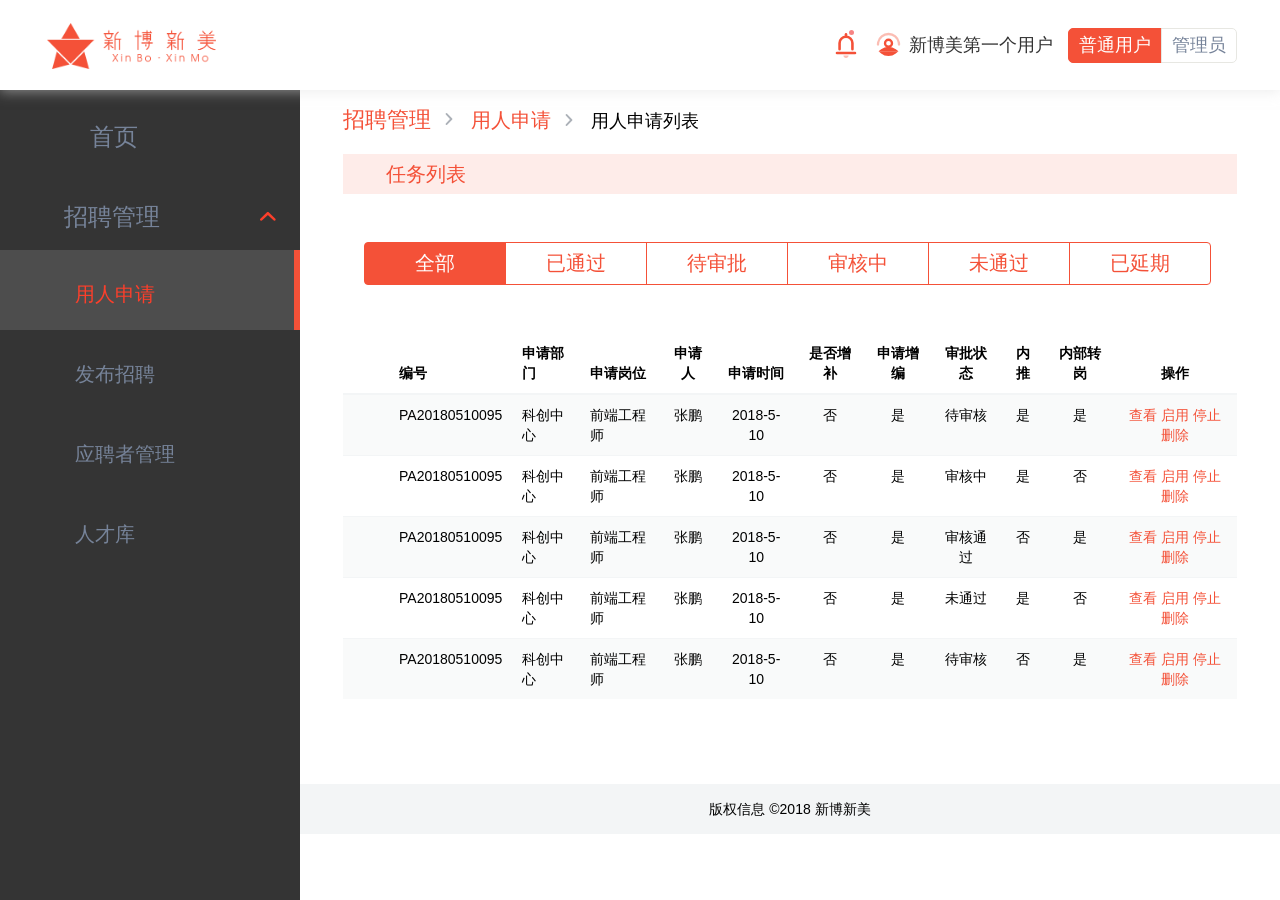
==== commit e5c63ea1: "icon" ====
--- a/apply-list.html
+++ b/apply-list.html
@@ -118,10 +118,154 @@
                                         <button type="button" class="btn btn-primary btn-alt">审核中</button>
                                         <button type="button" class="btn btn-primary btn-alt">未通过</button>
                                         <button type="button" class="btn btn-primary btn-alt">已延期</button>
-
                                     </div>
-                                    <h3>1.通知标题</h3>
-                                    <h3>2.待办事项名称</h3>
+                                    <div class="row">
+                                        <div class="col-lg-12 col-md-12">
+                                            <table class="table table-striped">
+                                                <thead>
+                                                <tr>
+                                                    <th class="per5">
+                                                        <label class="checkbox">
+                                                            <input class="check-all" type="checkbox" value="option1">
+                                                        </label>
+                                                    </th>
+                                                    <th class="">编号</th>
+                                                    <th class="">申请部门</th>
+                                                    <th class="">申请岗位</th>
+                                                    <th class="text-center">申请人</th>
+                                                    <th class="text-center">申请时间</th>
+                                                    <th class="text-center">是否增补</th>
+                                                    <th class="text-center">申请增编</th>
+                                                    <th class="text-center">审批状态</th>
+                                                    <th class="text-center">内推</th>
+                                                    <th class="text-center">内部转岗</th>
+                                                    <th class="text-center">操作</th>
+                                                </tr>
+                                                </thead>
+                                                <tbody>
+                                                <tr>
+                                                    <td>
+                                                        <label class="checkbox">
+                                                            <input class="check" type="checkbox" value="option2">
+                                                        </label>
+                                                    </td>
+                                                    <td>PA20180510095</td>
+                                                    <td>科创中心</td>
+                                                    <td>前端工程师</td>
+                                                    <td class="text-center">张鹏</td>
+                                                    <td class="text-center">2018-5-10</td>
+                                                    <td class="text-center">否</td>
+                                                    <td class="text-center">是</td>
+                                                    <td class="text-center">待审核</td>
+                                                    <td class="text-center">是</td>
+                                                    <td class="text-center">是</td>
+                                                    <td class="text-center">
+                                                        <a href="" class="mr5">查看</a>
+                                                        <a href="" class="mr5 color-green">启用</a>
+                                                        <a href="" class="mr5">停止</a>
+                                                        <a href="" class="mr5 color-red">删除</a>
+                                                    </td>                                        </tr>
+                                                <tr>
+                                                    <td>
+                                                        <label class="checkbox">
+                                                            <input class="check" type="checkbox" value="option2">
+                                                        </label>
+                                                    </td>
+                                                    <td>PA20180510095</td>
+                                                    <td>科创中心</td>
+                                                    <td>前端工程师</td>
+                                                    <td class="text-center">张鹏</td>
+                                                    <td class="text-center">2018-5-10</td>
+                                                    <td class="text-center">否</td>
+                                                    <td class="text-center">是</td>
+                                                    <td class="text-center">审核中</td>
+                                                    <td class="text-center">是</td>
+                                                    <td class="text-center">否</td>
+                                                    <td class="text-center">
+                                                        <a href="" class="mr5">查看</a>
+                                                        <a href="" class="mr5 color-green">启用</a>
+                                                        <a href="" class="mr5">停止</a>
+                                                        <a href="" class="mr5 color-red">删除</a>
+                                                    </td>
+                                                </tr>
+                                                <tr>
+                                                    <td>
+                                                        <label class="checkbox">
+                                                            <input class="check" type="checkbox" value="option2">
+                                                        </label>
+                                                    </td>
+                                                    <td>PA20180510095</td>
+                                                    <td>科创中心</td>
+                                                    <td>前端工程师</td>
+                                                    <td class="text-center">张鹏</td>
+                                                    <td class="text-center">2018-5-10</td>
+                                                    <td class="text-center">否</td>
+                                                    <td class="text-center">是</td>
+                                                    <td class="text-center">审核通过</td>
+                                                    <td class="text-center">否</td>
+                                                    <td class="text-center">是</td>
+                                                    <td class="text-center">
+                                                        <a href="" class="mr5">查看</a>
+                                                        <a href="" class="mr5 color-green">启用</a>
+                                                        <a href="" class="mr5">停止</a>
+                                                        <a href="" class="mr5 color-red">删除</a>
+                                                    </td>
+                                                </tr>
+
+
+
+                                                <tr>
+                                                    <td>
+                                                        <label class="checkbox">
+                                                            <input class="check" type="checkbox" value="option2">
+                                                        </label>
+                                                    </td>
+                                                    <td>PA20180510095</td>
+                                                    <td>科创中心</td>
+                                                    <td>前端工程师</td>
+                                                    <td class="text-center">张鹏</td>
+                                                    <td class="text-center">2018-5-10</td>
+                                                    <td class="text-center">否</td>
+                                                    <td class="text-center">是</td>
+                                                    <td class="text-center">未通过</td>
+                                                    <td class="text-center">是</td>
+                                                    <td class="text-center">否</td>
+                                                    <td class="text-center">
+                                                        <a href="" class="mr5">查看</a>
+                                                        <a href="" class="mr5 color-green">启用</a>
+                                                        <a href="" class="mr5">停止</a>
+                                                        <a href="" class="mr5 color-red">删除</a>
+                                                    </td>
+                                                </tr>
+                                                <tr>
+                                                    <td>
+                                                        <label class="checkbox">
+                                                            <input class="check" type="checkbox" value="option2">
+                                                        </label>
+                                                    </td>
+                                                    <td>PA20180510095</td>
+                                                    <td>科创中心</td>
+                                                    <td>前端工程师</td>
+                                                    <td class="text-center">张鹏</td>
+                                                    <td class="text-center">2018-5-10</td>
+                                                    <td class="text-center">否</td>
+                                                    <td class="text-center">是</td>
+                                                    <td class="text-center">待审核</td>
+                                                    <td class="text-center">否</td>
+                                                    <td class="text-center">是</td>
+                                                    <td class="text-center">
+                                                        <a href="" class="mr5">查看</a>
+                                                        <a href="" class="mr5 color-green">启用</a>
+                                                        <a href="" class="mr5">停止</a>
+                                                        <a href="" class="mr5 color-red">删除</a>
+                                                    </td>
+                                                </tr>
+
+                                                </tbody>
+                                            </table>
+
+                                        </div>
+                                    </div>
                                 </div>
                             </div>
 
--- a/assets/css/public.css
+++ b/assets/css/public.css
@@ -9,7 +9,6 @@
     transition: transform 0.4s ease !important;
     position: relative;
     font-family: Helvetica Neue,PingFang SC,Hiragino Sans GB,Microsoft YaHei,WenQuanYi Micro Hei,sans-serif,sans-serif,fantasy,cursive;
-
 }
 body.stop-scrolling {
     height: 100%;
@@ -48,25 +47,12 @@
 .row.no-padding [class^="col-"] {
     padding: 0;
 }
-
-.m10 {
-    margin: 10px !important;
-}
-.m15 {
-    margin: 15px !important;
-}
 .m20 {
     margin: 20px !important;
 }
 .m25 {
     margin: 25px !important;
 }
-.mt10 {
-    margin-top: 10px !important;
-}
-.mt15 {
-    margin-top: 15px !important;
-}
 .mt20 {
     margin-top: 20px !important;
 }
@@ -76,24 +62,12 @@
 .mt50 {
     margin-top: 50px !important;
 }
-.mr10 {
-    margin-right: 10px !important;
-}
-.mr15 {
-    margin-right: 15px !important;
-}
 .mr20 {
     margin-right: 20px !important;
 }
 .mr25 {
     margin-right: 25px !important;
 }
-.mb10 {
-    margin-bottom: 10px !important;
-}
-.mb15 {
-    margin-bottom: 15px !important;
-}
 .mb20 {
     margin-bottom: 20px !important;
 }
@@ -103,12 +77,6 @@
 .mb50 {
     margin-bottom: 50px !important;
 }
-.ml10 {
-    margin-left: 10px !important;
-}
-.ml15 {
-    margin-left: 15px !important;
-}
 .ml20 {
     margin-left: 20px !important;
 }
@@ -116,12 +84,6 @@
     margin-left: 25px !important;
 }
 /* ------------------ Paddings --------------------*/
-.p10 {
-    padding: 10px !important;
-}
-.p15 {
-    padding: 15px !important;
-}
 .p20 {
     padding: 20px !important;
 }
@@ -140,27 +102,18 @@
 .pt25 {
     padding-top: 25px !important;
 }
-.pr10 {
-    padding-right: 10px !important;
-}
-.pr15 {
-    padding-right: 15px !important;
-}
 .pr20 {
     padding-right: 20px !important;
 }
 .pr25 {
     padding-right: 25px !important;
 }
-
 .pb20 {
     padding-bottom: 20px !important;
 }
 .pb25 {
     padding-bottom: 25px !important;
 }
-
-
 
 /* ------------------ Typo --------------------*/
 .strong {
@@ -271,8 +224,6 @@
     bottom: 0;
     top: 90px;
     z-index: 99;
-    /* ------------------ Sidebar navigation --------------------*/
-    /* ------------------ Server stats in sidebar --------------------*/
 }
 #sidebar.sidebar-fixed {
     position: fixed;
@@ -465,6 +416,4 @@
     background: #f3f5f6;
     width: 100%;
 }
-.footer a{
-    margin-left:15px;
-}
+
--- a/assets/css/main.css
+++ b/assets/css/main.css
@@ -1,5 +1,3 @@
-
-
 
 /*index*/
 
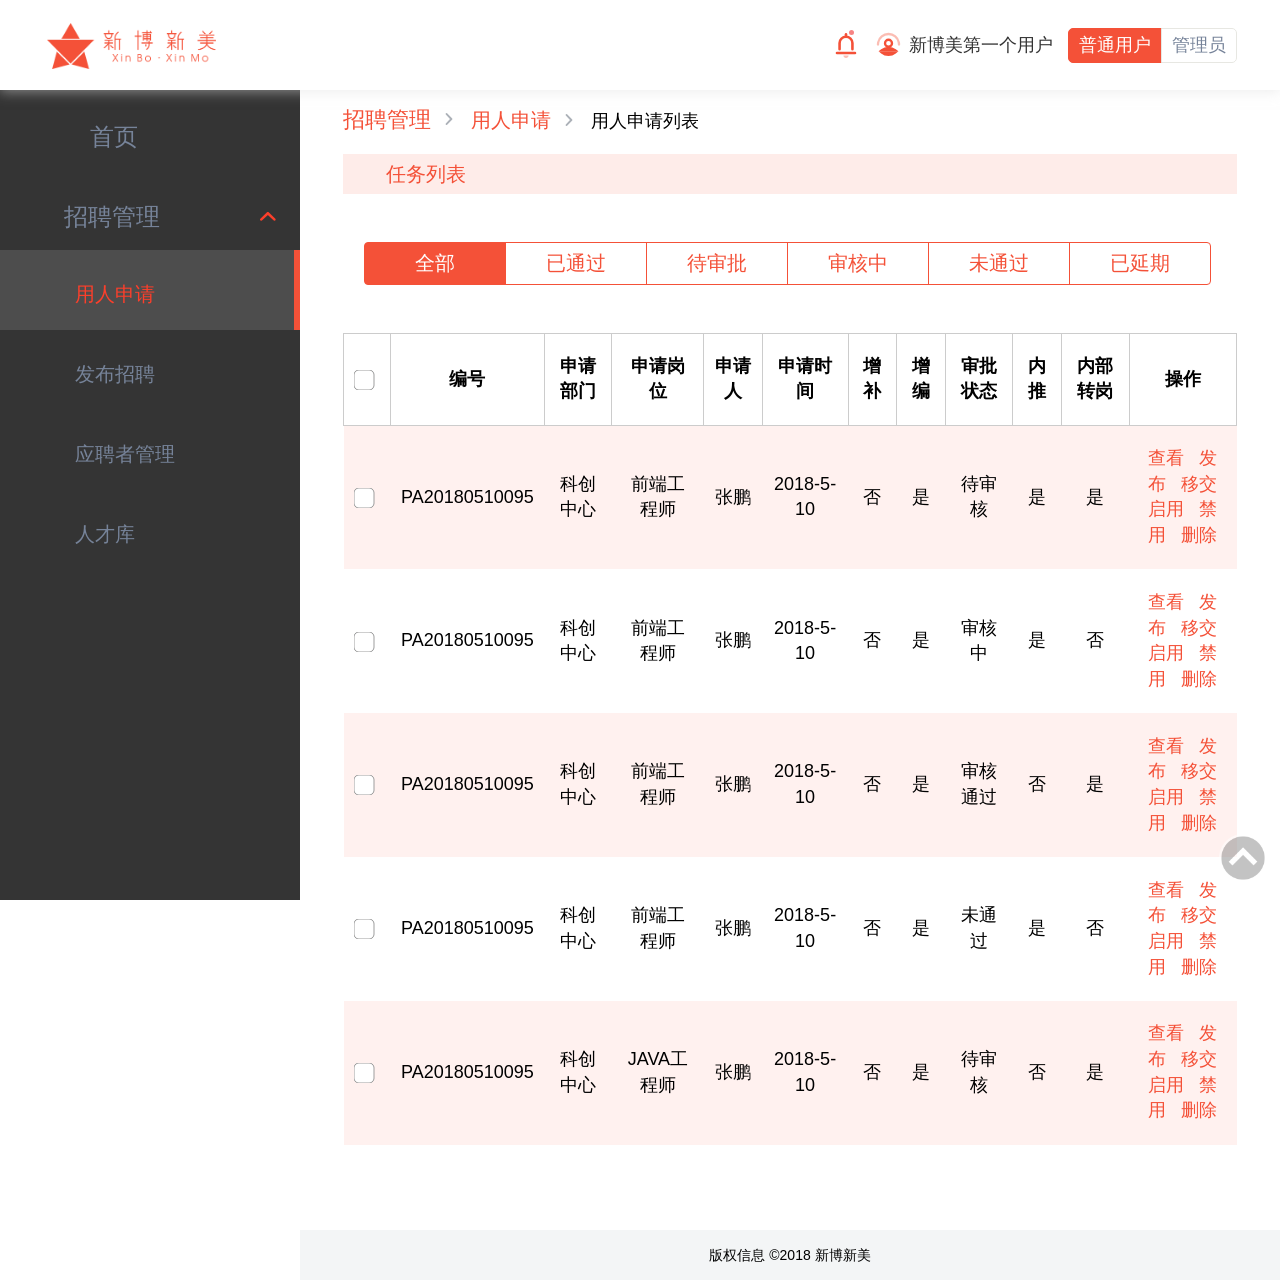
==== commit 4ab611fa: "列表页面" ====
--- a/apply-list.html
+++ b/apply-list.html
@@ -121,21 +121,21 @@
                                     </div>
                                     <div class="row">
                                         <div class="col-lg-12 col-md-12">
-                                            <table class="table table-striped">
+                                            <table class="table table-striped applylisttable">
                                                 <thead>
                                                 <tr>
-                                                    <th class="per5">
+                                                    <th class="text-center">
                                                         <label class="checkbox">
                                                             <input class="check-all" type="checkbox" value="option1">
                                                         </label>
                                                     </th>
-                                                    <th class="">编号</th>
-                                                    <th class="">申请部门</th>
-                                                    <th class="">申请岗位</th>
+                                                    <th class="text-center">编号</th>
+                                                    <th class="text-center">申请部门</th>
+                                                    <th class="text-center">申请岗位</th>
                                                     <th class="text-center">申请人</th>
                                                     <th class="text-center">申请时间</th>
-                                                    <th class="text-center">是否增补</th>
-                                                    <th class="text-center">申请增编</th>
+                                                    <th class="text-center">增补</th>
+                                                    <th class="text-center">增编</th>
                                                     <th class="text-center">审批状态</th>
                                                     <th class="text-center">内推</th>
                                                     <th class="text-center">内部转岗</th>
@@ -144,14 +144,14 @@
                                                 </thead>
                                                 <tbody>
                                                 <tr>
-                                                    <td>
+                                                    <td  class="text-center">
                                                         <label class="checkbox">
                                                             <input class="check" type="checkbox" value="option2">
                                                         </label>
                                                     </td>
-                                                    <td>PA20180510095</td>
-                                                    <td>科创中心</td>
-                                                    <td>前端工程师</td>
+                                                    <td class="text-center">PA20180510095</td>
+                                                    <td class="text-center">科创中心</td>
+                                                    <td class="text-center">前端工程师</td>
                                                     <td class="text-center">张鹏</td>
                                                     <td class="text-center">2018-5-10</td>
                                                     <td class="text-center">否</td>
@@ -160,20 +160,27 @@
                                                     <td class="text-center">是</td>
                                                     <td class="text-center">是</td>
                                                     <td class="text-center">
-                                                        <a href="" class="mr5">查看</a>
-                                                        <a href="" class="mr5 color-green">启用</a>
-                                                        <a href="" class="mr5">停止</a>
-                                                        <a href="" class="mr5 color-red">删除</a>
-                                                    </td>                                        </tr>
-                                                <tr>
-                                                    <td>
+                                                        <div class="clearfix">
+                                                            <a href="" class="mr10">查看</a>
+                                                            <a href="" class="mr10">发布</a>
+                                                            <a href="" data-toggle="modal" data-target="#mySmallModal">移交</a>
+                                                        </div>
+                                                        <div class="clearfix">
+                                                            <a href="" class="mr10">启用</a>
+                                                            <a href="" class="mr10">禁用</a>
+                                                            <a href="" >删除</a>
+                                                        </div>
+                                                    </td>
+                                                </tr>
+                                                <tr>
+                                                    <td  class="text-center">
                                                         <label class="checkbox">
                                                             <input class="check" type="checkbox" value="option2">
                                                         </label>
                                                     </td>
-                                                    <td>PA20180510095</td>
-                                                    <td>科创中心</td>
-                                                    <td>前端工程师</td>
+                                                    <td class="text-center">PA20180510095</td>
+                                                    <td class="text-center">科创中心</td>
+                                                    <td class="text-center">前端工程师</td>
                                                     <td class="text-center">张鹏</td>
                                                     <td class="text-center">2018-5-10</td>
                                                     <td class="text-center">否</td>
@@ -182,21 +189,27 @@
                                                     <td class="text-center">是</td>
                                                     <td class="text-center">否</td>
                                                     <td class="text-center">
-                                                        <a href="" class="mr5">查看</a>
-                                                        <a href="" class="mr5 color-green">启用</a>
-                                                        <a href="" class="mr5">停止</a>
-                                                        <a href="" class="mr5 color-red">删除</a>
-                                                    </td>
-                                                </tr>
-                                                <tr>
-                                                    <td>
+                                                        <div class="clearfix">
+                                                            <a href="" class="mr10">查看</a>
+                                                            <a href="" class="mr10">发布</a>
+                                                            <a href="" >移交</a>
+                                                        </div>
+                                                        <div class="clearfix">
+                                                            <a href="" class="mr10">启用</a>
+                                                            <a href="" class="mr10">禁用</a>
+                                                            <a href="" >删除</a>
+                                                        </div>
+                                                    </td>
+                                                </tr>
+                                                <tr>
+                                                    <td  class="text-center">
                                                         <label class="checkbox">
                                                             <input class="check" type="checkbox" value="option2">
                                                         </label>
                                                     </td>
-                                                    <td>PA20180510095</td>
-                                                    <td>科创中心</td>
-                                                    <td>前端工程师</td>
+                                                    <td class="text-center">PA20180510095</td>
+                                                    <td class="text-center">科创中心</td>
+                                                    <td class="text-center">前端工程师</td>
                                                     <td class="text-center">张鹏</td>
                                                     <td class="text-center">2018-5-10</td>
                                                     <td class="text-center">否</td>
@@ -205,24 +218,30 @@
                                                     <td class="text-center">否</td>
                                                     <td class="text-center">是</td>
                                                     <td class="text-center">
-                                                        <a href="" class="mr5">查看</a>
-                                                        <a href="" class="mr5 color-green">启用</a>
-                                                        <a href="" class="mr5">停止</a>
-                                                        <a href="" class="mr5 color-red">删除</a>
-                                                    </td>
-                                                </tr>
-
-
-
-                                                <tr>
-                                                    <td>
+                                                        <div class="clearfix">
+                                                            <a href="" class="mr10">查看</a>
+                                                            <a href="" class="mr10">发布</a>
+                                                            <a href="" >移交</a>
+                                                        </div>
+                                                        <div class="clearfix">
+                                                            <a href="" class="mr10">启用</a>
+                                                            <a href="" class="mr10">禁用</a>
+                                                            <a href="" >删除</a>
+                                                        </div>
+                                                    </td>
+                                                </tr>
+
+
+
+                                                <tr>
+                                                    <td  class="text-center">
                                                         <label class="checkbox">
                                                             <input class="check" type="checkbox" value="option2">
                                                         </label>
                                                     </td>
-                                                    <td>PA20180510095</td>
-                                                    <td>科创中心</td>
-                                                    <td>前端工程师</td>
+                                                    <td class="text-center">PA20180510095</td>
+                                                    <td class="text-center">科创中心</td>
+                                                    <td class="text-center">前端工程师</td>
                                                     <td class="text-center">张鹏</td>
                                                     <td class="text-center">2018-5-10</td>
                                                     <td class="text-center">否</td>
@@ -231,21 +250,27 @@
                                                     <td class="text-center">是</td>
                                                     <td class="text-center">否</td>
                                                     <td class="text-center">
-                                                        <a href="" class="mr5">查看</a>
-                                                        <a href="" class="mr5 color-green">启用</a>
-                                                        <a href="" class="mr5">停止</a>
-                                                        <a href="" class="mr5 color-red">删除</a>
-                                                    </td>
-                                                </tr>
-                                                <tr>
-                                                    <td>
-                                                        <label class="checkbox">
-                                                            <input class="check" type="checkbox" value="option2">
-                                                        </label>
-                                                    </td>
-                                                    <td>PA20180510095</td>
-                                                    <td>科创中心</td>
-                                                    <td>前端工程师</td>
+                                                        <div class="clearfix">
+                                                            <a href="" class="mr10">查看</a>
+                                                            <a href="" class="mr10">发布</a>
+                                                            <a href="" >移交</a>
+                                                        </div>
+                                                        <div class="clearfix">
+                                                            <a href="" class="mr10">启用</a>
+                                                            <a href="" class="mr10">禁用</a>
+                                                            <a href="" >删除</a>
+                                                        </div>
+                                                    </td>
+                                                </tr>
+                                                <tr>
+                                                    <td  class="text-center">
+                                                        <label class="checkbox">
+                                                            <input class="check" type="checkbox" value="option1">
+                                                        </label>
+                                                    </td>
+                                                    <td class="text-center">PA20180510095</td>
+                                                    <td class="text-center">科创中心</td>
+                                                    <td class="text-center">JAVA工程师</td>
                                                     <td class="text-center">张鹏</td>
                                                     <td class="text-center">2018-5-10</td>
                                                     <td class="text-center">否</td>
@@ -254,10 +279,16 @@
                                                     <td class="text-center">否</td>
                                                     <td class="text-center">是</td>
                                                     <td class="text-center">
-                                                        <a href="" class="mr5">查看</a>
-                                                        <a href="" class="mr5 color-green">启用</a>
-                                                        <a href="" class="mr5">停止</a>
-                                                        <a href="" class="mr5 color-red">删除</a>
+                                                        <div class="clearfix">
+                                                            <a href="" class="mr10">查看</a>
+                                                            <a href="" class="mr10">发布</a>
+                                                            <a href="" >移交</a>
+                                                        </div>
+                                                        <div class="clearfix">
+                                                            <a href="" class="mr10">启用</a>
+                                                            <a href="" class="mr10">禁用</a>
+                                                            <a href="" >删除</a>
+                                                        </div>
                                                     </td>
                                                 </tr>
 
@@ -289,7 +320,119 @@
             <div class="clearfix"></div>
         </div>
         <!-- End #content -->
-       
+        <!-- Modal -->
+        <div class="modal fade" id="mySmallModal" tabindex="-1" role="dialog" aria-labelledby="mySmallModalLabel" aria-hidden="true">
+            <div class="modal-dialog modal-sm">
+                <div class="modal-content">
+                    <div class="modal-header">
+                        <button type="button" class="close" data-dismiss="modal" aria-hidden="true">&times;</button>
+                        <h4 class="modal-title" id="mySmallModalLabel">移交</h4>
+                    </div>
+                    <div class="modal-body">
+                        <div class="leaderlist-search">
+                            <form>
+                                <input type="text" name="search" placeholder="Search ...">
+                                <button type="submit"><i class="ec-search s20"></i>
+                                </button>
+                            </form>
+                        </div>
+
+                        <div class="form-group lead-list">
+                            <div class="col-lg-10 col-md-10" id="checkAllExample">
+                                <label class="checkbox">
+                                    <input class="check-all" type="checkbox" value="option1">全选
+                                </label>
+                                <div class="children">
+                                    <label class="checkbox">
+                                        <input class="check" type="checkbox" value="option2">李sir
+                                    </label>
+                                    <label class="checkbox">
+                                        <input class="check" type="checkbox" value="option3">李sir
+                                    </label>
+                                    <label class="checkbox">
+                                        <input class="check" type="checkbox" value="option4">李sir
+                                    </label>
+                                    <label class="checkbox">
+                                        <input class="check" type="checkbox" value="option5">李sir
+                                    </label>
+                                    <label class="checkbox">
+                                        <input class="check" type="checkbox" value="option6">李sir
+                                    </label>
+                                    <label class="checkbox">
+                                        <input class="check" type="checkbox" value="option7">李sir
+                                    </label>
+                                    <label class="checkbox">
+                                        <input class="check" type="checkbox" value="option8">李sir
+                                    </label>
+                                    <label class="checkbox">
+                                        <input class="check" type="checkbox" value="option9">李sir
+                                    </label>
+                                    <label class="checkbox">
+                                        <input class="check" type="checkbox" value="option10">李sir
+                                    </label>
+                                    <label class="checkbox">
+                                        <input class="check" type="checkbox" value="option7">李sir
+                                    </label>
+                                    <label class="checkbox">
+                                        <input class="check" type="checkbox" value="option8">李sir
+                                    </label>
+                                    <label class="checkbox">
+                                        <input class="check" type="checkbox" value="option9">李sir
+                                    </label>
+                                    <label class="checkbox">
+                                        <input class="check" type="checkbox" value="option10">李sir
+                                    </label>
+                                    <label class="checkbox">
+                                        <input class="check" type="checkbox" value="option7">李sir
+                                    </label>
+                                    <label class="checkbox">
+                                        <input class="check" type="checkbox" value="option8">李sir
+                                    </label>
+                                    <label class="checkbox">
+                                        <input class="check" type="checkbox" value="option9">李sir
+                                    </label>
+                                    <label class="checkbox">
+                                        <input class="check" type="checkbox" value="option10">李sir
+                                    </label>
+                                    <label class="checkbox">
+                                        <input class="check" type="checkbox" value="option7">李sir
+                                    </label>
+                                    <label class="checkbox">
+                                        <input class="check" type="checkbox" value="option8">李sir
+                                    </label>
+                                    <label class="checkbox">
+                                        <input class="check" type="checkbox" value="option9">李sir
+                                    </label>
+                                    <label class="checkbox">
+                                        <input class="check" type="checkbox" value="option10">李sir
+                                    </label>
+                                    <label class="checkbox">
+                                        <input class="check" type="checkbox" value="option7">李sir
+                                    </label>
+                                    <label class="checkbox">
+                                        <input class="check" type="checkbox" value="option8">李sir
+                                    </label>
+                                    <label class="checkbox">
+                                        <input class="check" type="checkbox" value="option9">李sir
+                                    </label>
+                                    <label class="checkbox">
+                                        <input class="check" type="checkbox" value="option10">李sir
+                                    </label>
+
+                                </div>
+                            </div>
+                        </div>
+                    </div>
+                    <div class="modal-footer">
+                        <button type="button" class="btn btn-default" data-dismiss="modal">取消</button>
+                        <button type="button" class="btn btn-primary">确定</button>
+                    </div>
+                </div>
+                <!-- /.modal-content -->
+            </div>
+            <!-- /.modal-dialog -->
+        </div>
+        <!-- /.modal -->
         <!-- Important javascript libs(put in all pages) -->
         <script src="assets/js/jquery-1.8.3.min.js"></script>
         <script src="assets/js/jquery-ui.js"></script>
--- a/assets/css/public.css
+++ b/assets/css/public.css
@@ -53,6 +53,12 @@
 .m25 {
     margin: 25px !important;
 }
+.mt5{
+    margin-top: 5px;!important;
+}
+.mt10{
+    margin-top: 10px;!important;
+}
 .mt20 {
     margin-top: 20px !important;
 }
@@ -61,6 +67,9 @@
 }
 .mt50 {
     margin-top: 50px !important;
+}
+.mr10{
+    margin-right:10px;!important;
 }
 .mr20 {
     margin-right: 20px !important;
--- a/assets/css/main.css
+++ b/assets/css/main.css
@@ -57,8 +57,69 @@
   font-size:20px;
 }
 
+.table > thead > tr > th,
+.table > tbody > tr > th,
+.table > tfoot > tr > th,
+.table > thead > tr > td,
+.table > tbody > tr > td,
+.table > tfoot > tr > td {
+  padding: 20px 10px;
+  vertical-align: middle;
+  font-size: 18px;
+  border:1px solid transparent;
+}
+.table.applylisttable > thead > tr > th{
+  padding:20px 10px;
+  border:1px solid #cccccc;
+}
+.table.applylisttable > thead > tr:first-child > th{
+  border-top:1px solid #cccccc;
+  border-bottom: 1px solid #cccccc;
+}
+.table-striped > tbody{
+
+}
+.table-striped > tbody > tr:nth-child(odd) > td,
+.table-striped > tbody > tr:nth-child(odd) > th {
+  background:rgba(255,241,239,1);
+}
+.leaderlist label{
+  font-weight: normal;
+  font-size:18px;
+}
+
+.leaderlist-search {
+  position: relative;
+}
+.leaderlist-search input {
+  border: 1px solid #cccccc;
+  background: none;
+  height: 40px;
+  padding-right: 40px;
+  padding-left:10px;
+  width: 100%;
+  border-radius: 3px;
+}
+
+.leaderlist-search button {
+  position: absolute;
+  right: 8px;
+  top: 8px;
+  border: none;
+  background: none;
+}
+.leaderlist-search button i {
+  color: #acb1b8;
+}
+.lead-list{
+  font-size:18px;
+  height: 300px;
+  overflow-y: scroll;
+}
+.lead-list label{
+  font-weight: normal;
+}
 
 
 
 
-
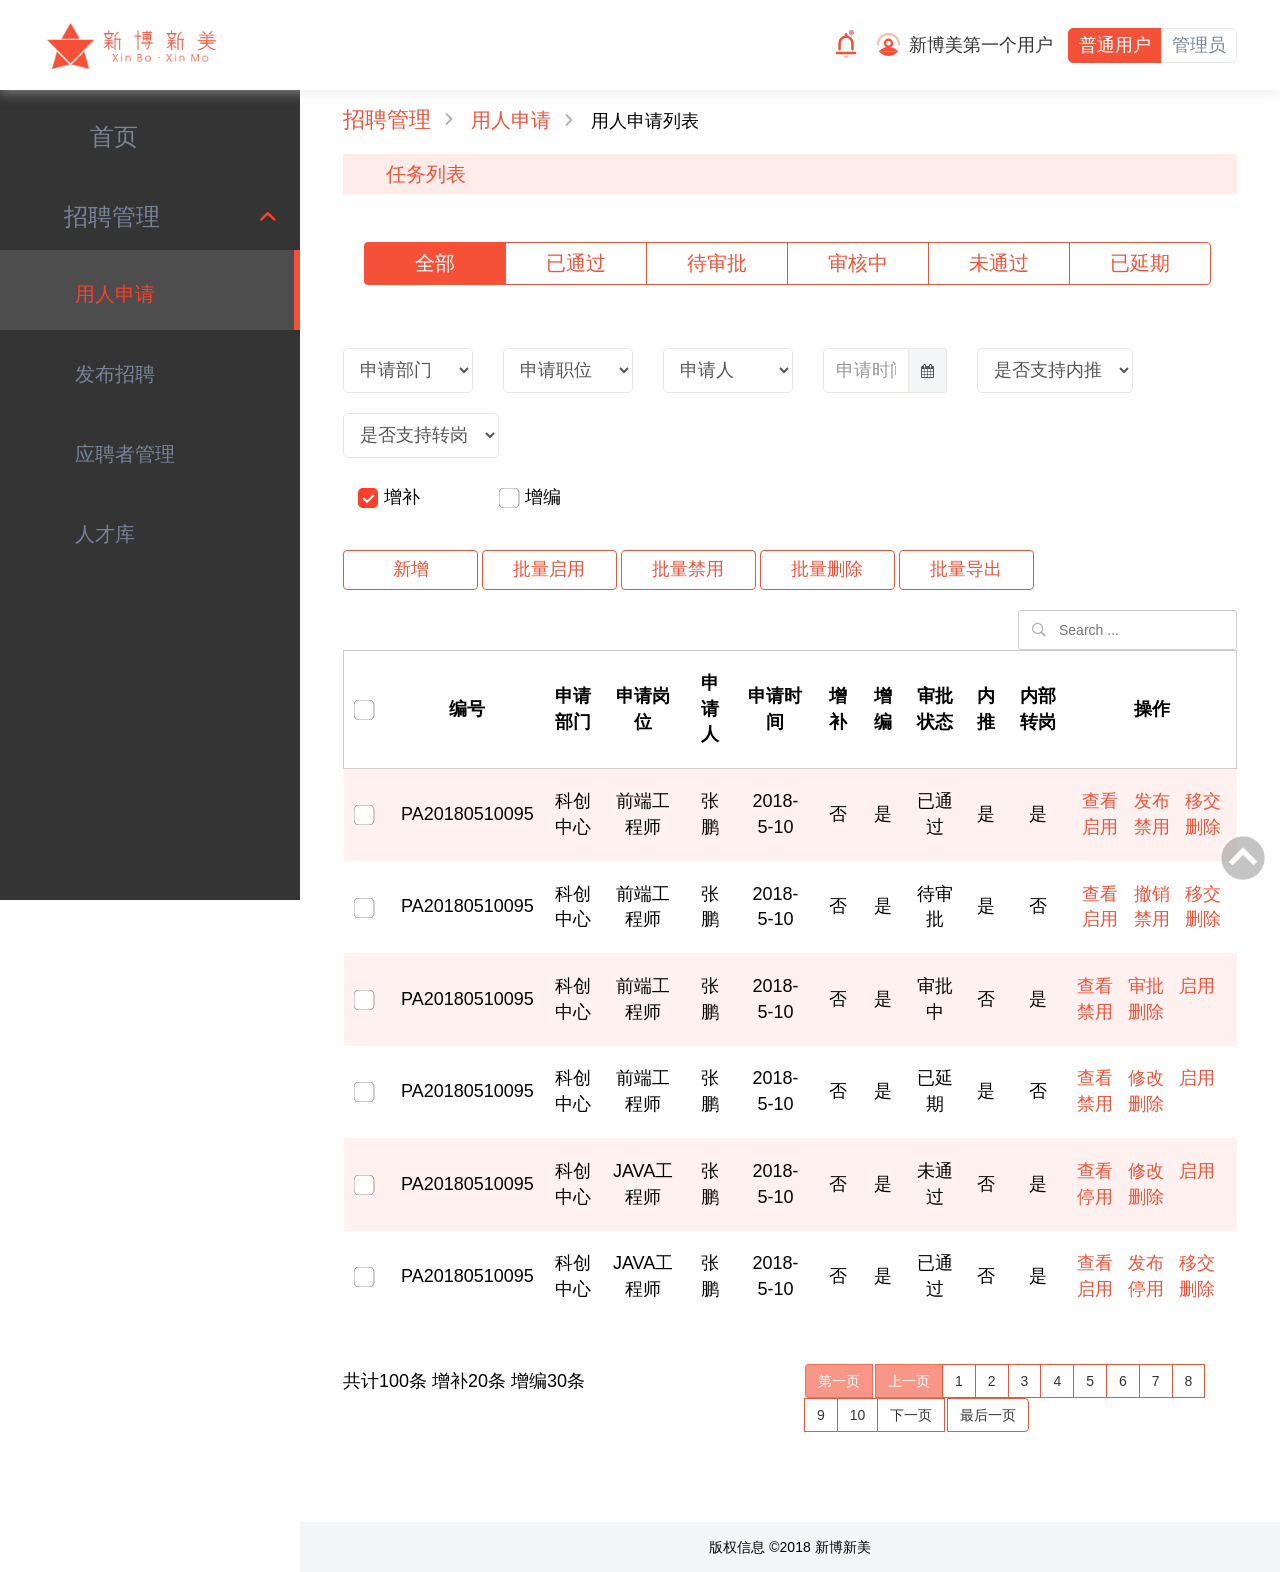
==== commit 07ee7ba9: "用户申请新增" ====
--- a/apply-list.html
+++ b/apply-list.html
@@ -72,20 +72,16 @@
                         <a href="#" class="expand">招聘管理</a>
                         <ul class="nav sub" style="display: block">
                             <li><a href="apply-list.html" class="active">用人申请</a></li>
-                            <li><a href="#">发布招聘</a></li>
+                            <li><a href="recruit-list.html">发布招聘</a></li>
                             <li><a href="#">应聘者管理</a></li>
                             <li><a href="#">人才库</a></li>
                         </ul>
                     </li>
-
-
-
                 </ul>
                 <!-- End #sideNav -->
             </div>
         </div>
         <!-- End #sidebar -->
-
         <!-- Start #content -->
         <div id="content">
             <!-- Start .content-wrapper -->
@@ -97,11 +93,8 @@
                             <li><a href="">用人申请</a><i class="en-arrow-right7"></i></li>
                             <li>用人申请列表</li>
                         </ul>
-
-                    </div>
-
+                    </div>
                 </div>
-
                 <!-- End .row -->
                 <div class="outlet">
                     <!-- Start .outlet -->
@@ -118,6 +111,102 @@
                                         <button type="button" class="btn btn-primary btn-alt">审核中</button>
                                         <button type="button" class="btn btn-primary btn-alt">未通过</button>
                                         <button type="button" class="btn btn-primary btn-alt">已延期</button>
+                                    </div>
+
+
+                                    <div class="row">
+                                        <div class="col-lg-12 mb10 ">
+                                            <div class="">
+                                                <form class="form-horizontal group-border " role="form">
+                                                    <div class="form-group">
+                                                        <div class="col-lg-12 col-md-12">
+                                                            <div class="row">
+                                                                <div class="col-lg-2 col-md-2 mb20 w160">
+                                                                    <select class="form-control">
+                                                                        <option value="申请部门">申请部门</option>
+                                                                        <option value="美选">美选</option>
+                                                                        <option value="精选">精选</option>
+                                                                        <option value="优选">优选</option>
+                                                                        <option value="集团系统">集团系统</option>
+                                                                    </select>
+                                                                </div>
+                                                                <div class="col-lg-2 col-md-2 mb20 w160">
+                                                                    <select class="form-control">
+                                                                        <option value="申请职位">申请职位</option>
+                                                                        <option value="运营">运营</option>
+                                                                        <option value="销售">销售</option>
+                                                                        <option value="产品">产品</option>
+                                                                        <option value="设计">设计</option>
+                                                                        <option value="技术">技术</option>
+                                                                        <option value="人事">人事</option>
+                                                                        <option value="其他">其他</option>
+                                                                    </select>
+                                                                </div>
+                                                                <div class="col-lg-2 col-md-2 mb20 w160">
+                                                                    <select class="form-control">
+                                                                        <option value="申请人">申请人</option>
+                                                                        <option value="李佳">李佳</option>
+                                                                        <option value="张鹏">张鹏</option>
+                                                                        <option value="王帅">王帅</option>
+                                                                    </select>
+                                                                </div>
+                                                                <div class="col-lg-2 col-md-2">
+                                                                    <div class="input-group">
+                                                                        <input class="form-control datetime-picker2" type="text" value="" placeholder="申请时间">
+                                                                        <span class="input-group-addon"><i class="fa-calendar"></i></span>
+                                                                    </div>
+                                                                </div>
+
+                                                                <div class="col-lg-2 col-md-2 mb20 w186">
+                                                                    <select class="form-control">
+                                                                        <option value="是否支持内推">是否支持内推</option>
+                                                                        <option value="是">是</option>
+                                                                        <option value="否">否</option>
+
+                                                                    </select>
+                                                                </div>
+                                                                <div class="col-lg-2 col-md-2 mb20 w186">
+                                                                    <select class="form-control">
+                                                                        <option value="是否支持内推">是否支持转岗</option>
+                                                                        <option value="是">是</option>
+                                                                        <option value="否">否</option>
+                                                                    </select>
+                                                                </div>
+                                                            </div>
+                                                            <div class="row mb25">
+                                                                <div class="col-lg-4 col-md-4">
+                                                                    <label class="checkbox-inline f18 mr50">
+                                                                        <input type="checkbox" value="option2" checked="checked">增补
+                                                                    </label>
+                                                                    <label class="checkbox-inline f18">
+                                                                        <input type="checkbox" value="option2" >增编
+                                                                    </label>
+                                                                </div>
+                                                            </div>
+                                                        </div>
+                                                    </div>
+                                                </form>
+                                            </div>
+                                        </div>
+                                    </div>
+
+                                    <div class="row">
+                                        <div class="col-lg-12 clearfix">
+                                            <div class="mb20 pull-left xm-allbutton">
+                                                <a type="button" class="btn btn-primary btn-alt">新增</a>
+                                                <a type="button" class="btn btn-primary btn-alt">批量启用</a>
+                                                <a type="button" class="btn btn-primary btn-alt">批量禁用</a>
+                                                <a type="button" class="btn btn-primary btn-alt">批量删除</a>
+                                                <a type="button" class="btn btn-primary btn-alt">批量导出</a>
+                                            </div>
+                                            <div class="pull-right right-search">
+                                                <form>
+                                                    <input type="text" name="search" placeholder="Search ...">
+                                                    <button type="submit"><i class="ec-search s20"></i>
+                                                    </button>
+                                                </form>
+                                            </div>
+                                        </div>
                                     </div>
                                     <div class="row">
                                         <div class="col-lg-12 col-md-12">
@@ -139,7 +228,7 @@
                                                     <th class="text-center">审批状态</th>
                                                     <th class="text-center">内推</th>
                                                     <th class="text-center">内部转岗</th>
-                                                    <th class="text-center">操作</th>
+                                                    <th class="text-center w170" >操作</th>
                                                 </tr>
                                                 </thead>
                                                 <tbody>
@@ -156,20 +245,17 @@
                                                     <td class="text-center">2018-5-10</td>
                                                     <td class="text-center">否</td>
                                                     <td class="text-center">是</td>
-                                                    <td class="text-center">待审核</td>
-                                                    <td class="text-center">是</td>
-                                                    <td class="text-center">是</td>
-                                                    <td class="text-center">
-                                                        <div class="clearfix">
-                                                            <a href="" class="mr10">查看</a>
-                                                            <a href="" class="mr10">发布</a>
-                                                            <a href="" data-toggle="modal" data-target="#mySmallModal">移交</a>
-                                                        </div>
-                                                        <div class="clearfix">
-                                                            <a href="" class="mr10">启用</a>
-                                                            <a href="" class="mr10">禁用</a>
-                                                            <a href="" >删除</a>
-                                                        </div>
+                                                    <td class="text-center">已通过</td>
+                                                    <td class="text-center">是</td>
+                                                    <td class="text-center">是</td>
+                                                    <td class="text-center w170">
+                                                        <a href="" class="mr10">查看</a>
+                                                        <a href="" class="mr10">发布</a>
+                                                        <a href="" data-toggle="modal" data-target="#mySmallModal">移交</a>
+                                                        <a href="" class="mr10" data-toggle="modal" data-target="#myModal4">启用</a>
+                                                        <a href="" class="mr10" data-toggle="modal" data-target="#myModal5">禁用</a>
+                                                        <a href="" data-toggle="modal" data-target="#myModal">删除</a>
+
                                                     </td>
                                                 </tr>
                                                 <tr>
@@ -185,20 +271,17 @@
                                                     <td class="text-center">2018-5-10</td>
                                                     <td class="text-center">否</td>
                                                     <td class="text-center">是</td>
-                                                    <td class="text-center">审核中</td>
-                                                    <td class="text-center">是</td>
-                                                    <td class="text-center">否</td>
-                                                    <td class="text-center">
-                                                        <div class="clearfix">
-                                                            <a href="" class="mr10">查看</a>
-                                                            <a href="" class="mr10">发布</a>
-                                                            <a href="" >移交</a>
-                                                        </div>
-                                                        <div class="clearfix">
-                                                            <a href="" class="mr10">启用</a>
-                                                            <a href="" class="mr10">禁用</a>
-                                                            <a href="" >删除</a>
-                                                        </div>
+                                                    <td class="text-center">待审批</td>
+                                                    <td class="text-center">是</td>
+                                                    <td class="text-center">否</td>
+                                                    <td class="text-center w170">
+                                                        <a href="" class="mr10">查看</a>
+                                                        <a href="" class="mr10">撤销</a>
+                                                        <a href="" >移交</a>
+                                                        <a href="" class="mr10">启用</a>
+                                                        <a href="" class="mr10">禁用</a>
+                                                        <a href="" >删除</a>
+
                                                     </td>
                                                 </tr>
                                                 <tr>
@@ -214,25 +297,17 @@
                                                     <td class="text-center">2018-5-10</td>
                                                     <td class="text-center">否</td>
                                                     <td class="text-center">是</td>
-                                                    <td class="text-center">审核通过</td>
-                                                    <td class="text-center">否</td>
-                                                    <td class="text-center">是</td>
-                                                    <td class="text-center">
-                                                        <div class="clearfix">
-                                                            <a href="" class="mr10">查看</a>
-                                                            <a href="" class="mr10">发布</a>
-                                                            <a href="" >移交</a>
-                                                        </div>
-                                                        <div class="clearfix">
-                                                            <a href="" class="mr10">启用</a>
-                                                            <a href="" class="mr10">禁用</a>
-                                                            <a href="" >删除</a>
-                                                        </div>
+                                                    <td class="text-center">审批中</td>
+                                                    <td class="text-center">否</td>
+                                                    <td class="text-center">是</td>
+                                                    <td class="text-left w170">
+                                                        <a href="" class="mr10">查看</a>
+                                                        <a href="" class="mr10">审批</a>
+                                                        <a href="" >启用</a>
+                                                        <a href="" class="mr10">禁用</a>
+                                                        <a href="" >删除</a>
                                                     </td>
                                                 </tr>
-
-
-
                                                 <tr>
                                                     <td  class="text-center">
                                                         <label class="checkbox">
@@ -246,20 +321,15 @@
                                                     <td class="text-center">2018-5-10</td>
                                                     <td class="text-center">否</td>
                                                     <td class="text-center">是</td>
-                                                    <td class="text-center">未通过</td>
-                                                    <td class="text-center">是</td>
-                                                    <td class="text-center">否</td>
-                                                    <td class="text-center">
-                                                        <div class="clearfix">
-                                                            <a href="" class="mr10">查看</a>
-                                                            <a href="" class="mr10">发布</a>
-                                                            <a href="" >移交</a>
-                                                        </div>
-                                                        <div class="clearfix">
-                                                            <a href="" class="mr10">启用</a>
-                                                            <a href="" class="mr10">禁用</a>
-                                                            <a href="" >删除</a>
-                                                        </div>
+                                                    <td class="text-center">已延期</td>
+                                                    <td class="text-center">是</td>
+                                                    <td class="text-center">否</td>
+                                                    <td class="text-left w170">
+                                                        <a href="" class="mr10">查看</a>
+                                                        <a href="" class="mr10">修改</a>
+                                                        <a href="" class="mr10">启用</a>
+                                                        <a href="" class="mr10">禁用</a>
+                                                        <a href="" >删除</a>
                                                     </td>
                                                 </tr>
                                                 <tr>
@@ -275,32 +345,80 @@
                                                     <td class="text-center">2018-5-10</td>
                                                     <td class="text-center">否</td>
                                                     <td class="text-center">是</td>
-                                                    <td class="text-center">待审核</td>
-                                                    <td class="text-center">否</td>
-                                                    <td class="text-center">是</td>
-                                                    <td class="text-center">
-                                                        <div class="clearfix">
-                                                            <a href="" class="mr10">查看</a>
-                                                            <a href="" class="mr10">发布</a>
-                                                            <a href="" >移交</a>
-                                                        </div>
-                                                        <div class="clearfix">
-                                                            <a href="" class="mr10">启用</a>
-                                                            <a href="" class="mr10">禁用</a>
-                                                            <a href="" >删除</a>
-                                                        </div>
+                                                    <td class="text-center">未通过</td>
+                                                    <td class="text-center">否</td>
+                                                    <td class="text-center">是</td>
+                                                    <td class="text-left w170">
+                                                        <a href="" class="mr10">查看</a>
+                                                        <a href="" class="mr10">修改</a>
+                                                        <a href="" class="mr10">启用</a>
+                                                        <a href="" class="mr10">停用</a>
+                                                        <a href="" >删除</a>
                                                     </td>
                                                 </tr>
-
+                                                <tr>
+                                                    <td  class="text-center">
+                                                        <label class="checkbox">
+                                                            <input class="check" type="checkbox" value="option1">
+                                                        </label>
+                                                    </td>
+                                                    <td class="text-center">PA20180510095</td>
+                                                    <td class="text-center">科创中心</td>
+                                                    <td class="text-center">JAVA工程师</td>
+                                                    <td class="text-center">张鹏</td>
+                                                    <td class="text-center">2018-5-10</td>
+                                                    <td class="text-center">否</td>
+                                                    <td class="text-center">是</td>
+                                                    <td class="text-center">已通过</td>
+                                                    <td class="text-center">否</td>
+                                                    <td class="text-center">是</td>
+                                                    <td class="text-left w170">
+                                                        <a href="" class="mr10">查看</a>
+                                                        <a href="" class="mr10">发布</a>
+                                                        <a href="" class="mr10">移交</a>
+                                                        <a href="" class="mr10">启用</a>
+                                                        <a href="" class="mr10">停用</a>
+                                                        <a href="" >删除</a>
+                                                    </td>
+                                                </tr>
                                                 </tbody>
                                             </table>
-
+                                        </div>
+
+                                    </div>
+                                    <div class="row">
+                                        <div class="col-lg-6 col-md-6">
+                                            <div  class="mt25 mb20 f18 text-left">
+                                                共计100条  增补20条  增编30条
+                                            </div>
+                                        </div>
+                                        <div class="col-lg-6 col-md-6 text-right ">
+                                            <div class="dataTables_paginate paging_bs_full" id="datatable_paginate">
+                                                <ul class="pagination">
+                                                    <li class="disabled">
+                                                        <a tabindex="0" class="paginate_button first" id="datatable_first">第一页</a>
+                                                    </li>
+                                                    <li class="disabled">
+                                                        <a tabindex="0" class="paginate_button previous" id="datatable_previous">上一页</a>
+                                                    </li>
+                                                    <li><a tabindex="0">1</a></li>
+                                                    <li><a tabindex="0">2</a></li>
+                                                    <li><a tabindex="0">3</a></li>
+                                                    <li><a tabindex="0">4</a></li>
+                                                    <li><a tabindex="0">5</a></li>
+                                                    <li><a tabindex="0">6</a></li>
+                                                    <li><a tabindex="0">7</a></li>
+                                                    <li><a tabindex="0">8</a></li>
+                                                    <li><a tabindex="0">9</a></li>
+                                                    <li><a tabindex="0">10</a></li>
+                                                    <li><a tabindex="0" class="paginate_button next" id="datatable_next">下一页</a></li>
+                                                    <li><a tabindex="0" class="paginate_button last" id="datatable_last">最后一页</a></li>
+                                                </ul>
+                                            </div>
                                         </div>
                                     </div>
                                 </div>
                             </div>
-
-
                         </div>
                     </div>
                     <!-- Page End here -->
@@ -320,7 +438,7 @@
             <div class="clearfix"></div>
         </div>
         <!-- End #content -->
-        <!-- Modal -->
+        <!-- Modal 移交弹出层内容 -->
         <div class="modal fade" id="mySmallModal" tabindex="-1" role="dialog" aria-labelledby="mySmallModalLabel" aria-hidden="true">
             <div class="modal-dialog modal-sm">
                 <div class="modal-content">
@@ -371,53 +489,21 @@
                                         <input class="check" type="checkbox" value="option10">李sir
                                     </label>
                                     <label class="checkbox">
-                                        <input class="check" type="checkbox" value="option7">李sir
-                                    </label>
-                                    <label class="checkbox">
-                                        <input class="check" type="checkbox" value="option8">李sir
-                                    </label>
-                                    <label class="checkbox">
-                                        <input class="check" type="checkbox" value="option9">李sir
-                                    </label>
-                                    <label class="checkbox">
-                                        <input class="check" type="checkbox" value="option10">李sir
-                                    </label>
-                                    <label class="checkbox">
-                                        <input class="check" type="checkbox" value="option7">李sir
-                                    </label>
-                                    <label class="checkbox">
-                                        <input class="check" type="checkbox" value="option8">李sir
-                                    </label>
-                                    <label class="checkbox">
-                                        <input class="check" type="checkbox" value="option9">李sir
-                                    </label>
-                                    <label class="checkbox">
-                                        <input class="check" type="checkbox" value="option10">李sir
-                                    </label>
-                                    <label class="checkbox">
-                                        <input class="check" type="checkbox" value="option7">李sir
-                                    </label>
-                                    <label class="checkbox">
-                                        <input class="check" type="checkbox" value="option8">李sir
-                                    </label>
-                                    <label class="checkbox">
-                                        <input class="check" type="checkbox" value="option9">李sir
-                                    </label>
-                                    <label class="checkbox">
-                                        <input class="check" type="checkbox" value="option10">李sir
-                                    </label>
-                                    <label class="checkbox">
-                                        <input class="check" type="checkbox" value="option7">李sir
-                                    </label>
-                                    <label class="checkbox">
-                                        <input class="check" type="checkbox" value="option8">李sir
-                                    </label>
-                                    <label class="checkbox">
-                                        <input class="check" type="checkbox" value="option9">李sir
-                                    </label>
-                                    <label class="checkbox">
-                                        <input class="check" type="checkbox" value="option10">李sir
-                                    </label>
+                                        <input class="check" type="checkbox" value="option11">李sir
+                                    </label>
+                                    <label class="checkbox">
+                                        <input class="check" type="checkbox" value="option12">李sir
+                                    </label>
+                                    <label class="checkbox">
+                                        <input class="check" type="checkbox" value="option13">李sir
+                                    </label>
+                                    <label class="checkbox">
+                                        <input class="check" type="checkbox" value="option14">李sir
+                                    </label>
+                                    <label class="checkbox">
+                                        <input class="check" type="checkbox" value="option15">李sir
+                                    </label>
+
 
                                 </div>
                             </div>
@@ -426,6 +512,59 @@
                     <div class="modal-footer">
                         <button type="button" class="btn btn-default" data-dismiss="modal">取消</button>
                         <button type="button" class="btn btn-primary">确定</button>
+                    </div>
+                </div>
+                <!-- /.modal-content -->
+            </div>
+            <!-- /.modal-dialog -->
+        </div>
+        <!-- /.modal -->
+
+        <!-- Modal 删除弹出层 -->
+        <div class="modal fade" id="myModal" tabindex="-1" role="dialog" aria-hidden="true">
+            <div class="modal-dialog">
+                <div class="modal-content">
+                    <div class="modal-header">
+                        <button type="button" class="close" data-dismiss="modal" aria-hidden="true">&times;</button>
+                        <h4 class="modal-title" id="myModalLabel">删除</h4>
+                    </div>
+                    <div class="modal-body">
+                        <p class="f18 mt20">删除该条信息将产生如下影响，是否继续删除？<p/>
+                        <p class="f18 mb20">删除该条信息将无法在后台查询，导出和删除，建议先做好备份。</p>
+                    </div>
+                    <div class="modal-footer">
+                        <button type="button" class="btn btn-default" data-dismiss="modal">取消</button>
+                        <button type="button" class="btn btn-primary">确定</button>
+                    </div>
+                </div>
+                <!-- /.modal-content -->
+            </div>
+            <!-- /.modal-dialog -->
+        </div>
+        <!-- /.modal -->
+        <!-- Modal 启用 -->
+        <div class="modal fade" id="myModal4" tabindex="-1" role="dialog" aria-hidden="true">
+            <div class="modal-dialog">
+                <div class="modal-content">
+                    <div class="modal-body">
+                        <p class="f18 text-center">
+                           已启用
+                        </p>
+                    </div>
+                </div>
+                <!-- /.modal-content -->
+            </div>
+            <!-- /.modal-dialog -->
+        </div>
+        <!-- /.modal -->
+        <!-- Modal 启用 -->
+        <div class="modal fade" id="myModal5" tabindex="-1" role="dialog" aria-hidden="true">
+            <div class="modal-dialog">
+                <div class="modal-content">
+                    <div class="modal-body">
+                        <p class="f18 text-center">
+                            已禁用
+                        </p>
                     </div>
                 </div>
                 <!-- /.modal-content -->
@@ -449,7 +588,16 @@
         <script src="assets/plugins/forms/icheck/jquery.icheck.js"></script>
         <script src="assets/plugins/misc/highlight/highlight.pack.js"></script>
         <script src="assets/plugins/misc/countTo/jquery.countTo.js"></script>
+        <!--checkstyles-->
+        <script src="assets/plugins/forms/checkall/jquery.CheckAll.js"></script>
+        <!--time-->
+        <script src="assets/plugins/forms/datetimepicker/bootstrap-datetimepicker.min.js"></script>
+
         <script src="assets/js/jquery.sprFlat.js"></script>
         <script src="assets/js/app.js"></script>
+        <script src="assets/js/pages/forms.js"></script>
+
+
+
     </body>
 </html>
--- a/assets/css/plugins.css
+++ b/assets/css/plugins.css
@@ -3021,7 +3021,7 @@
   background: #f3f5f6;
 }
 .sp-dd {
-  color: #75b9e6;
+  color: #F45138;
 }
 /* -----------------------------------------
    Daterange picker
@@ -3116,8 +3116,8 @@
 }
 .daterangepicker .ranges li.acitve,
 .daterangepicker .ranges li:hover {
-  background: #75b9e6;
-  border: 1px solid #75b9e6;
+  background: #F45138;
+  border: 1px solid #F45138;
   color: #ffffff;
 }
 .daterangepicker .calendar {
@@ -3158,7 +3158,7 @@
   border-bottom: 1px solid #e7e7e2;
 }
 .daterangepicker table thead tr:last-child {
-  color: #75b9e6;
+  color: #F45138;
   font-weight: normal;
 }
 .daterangepicker td,
@@ -3199,8 +3199,8 @@
 .daterangepicker th.active,
 .daterangepicker td.active:hover,
 .daterangepicker th.active:hover {
-  background-color: #75b9e6;
-  border-color: #75b9e6;
+  background-color: #F45138;
+  border-color: #F45138;
   color: #ffffff;
 }
 .daterangepicker td.active.start-date,
@@ -3285,7 +3285,7 @@
   border-bottom: 1px solid #e7e7e2;
 }
 .datetimepicker table thead tr:last-child {
-  color: #75b9e6;
+  color: #F45138;
 }
 .datetimepicker table tr td.minute:hover {
   background: #eeeeee;
@@ -3426,7 +3426,7 @@
 .datetimepicker table tr td.today:hover,
 .datetimepicker table tr td.today.disabled,
 .datetimepicker table tr td.today.disabled:hover {
-  background-color: #75b9e6;
+  background-color: #F45138;
 }
 .datetimepicker table tr td.today:hover,
 .datetimepicker table tr td.today:hover:hover,
@@ -3448,7 +3448,7 @@
 .datetimepicker table tr td.today:hover[disabled],
 .datetimepicker table tr td.today.disabled[disabled],
 .datetimepicker table tr td.today.disabled:hover[disabled] {
-  background-color: #75b9e6;
+  background-color: #F45138;
 }
 .datetimepicker table tr td.today:active,
 .datetimepicker table tr td.today:hover:active,
@@ -3458,13 +3458,13 @@
 .datetimepicker table tr td.today:hover.active,
 .datetimepicker table tr td.today.disabled.active,
 .datetimepicker table tr td.today.disabled:hover.active {
-  background-color: #75b9e6;
+  background-color: #F45138;
 }
 .datetimepicker table tr td.active,
 .datetimepicker table tr td.active:hover,
 .datetimepicker table tr td.active.disabled,
 .datetimepicker table tr td.active.disabled:hover {
-  background-color: #75b9e6;
+  background-color: #F45138;
   color: #fff;
   text-shadow: 0 -1px 0 rgba(0, 0, 0, 0.25);
 }
@@ -3488,7 +3488,7 @@
 .datetimepicker table tr td.active:hover[disabled],
 .datetimepicker table tr td.active.disabled[disabled],
 .datetimepicker table tr td.active.disabled:hover[disabled] {
-  background-color: #75b9e6;
+  background-color: #F45138;
   color: #fff;
 }
 .datetimepicker table tr td.active:active,
@@ -3499,7 +3499,7 @@
 .datetimepicker table tr td.active:hover.active,
 .datetimepicker table tr td.active.disabled.active,
 .datetimepicker table tr td.active.disabled:hover.active {
-  background-color: #75b9e6;
+  background-color: #F45138;
   color: #fff;
 }
 .datetimepicker .datetimepicker-hours table tr td span.hour_am,
@@ -3521,7 +3521,7 @@
 .datetimepicker table tr td span.active:hover,
 .datetimepicker table tr td span.active.disabled,
 .datetimepicker table tr td span.active.disabled:hover {
-  background-color: #75b9e6;
+  background-color: #F45138;
   color: #fff;
 }
 .datetimepicker table tr td span.active:hover,
@@ -3544,7 +3544,7 @@
 .datetimepicker table tr td span.active:hover[disabled],
 .datetimepicker table tr td span.active.disabled[disabled],
 .datetimepicker table tr td span.active.disabled:hover[disabled] {
-  background-color: #75b9e6;
+  background-color: #F45138;
   color: #fff;
 }
 .datetimepicker table tr td span.active:active,
@@ -3555,7 +3555,7 @@
 .datetimepicker table tr td span.active:hover.active,
 .datetimepicker table tr td span.active.disabled.active,
 .datetimepicker table tr td span.active.disabled:hover.active {
-  background-color: #75b9e6;
+  background-color: #F45138;
   color: #fff;
 }
 .datetimepicker thead tr:first-child th,
@@ -3987,7 +3987,7 @@
   user-select: none;
 }
 .select2-results .select2-highlighted {
-  background: #75b9e6;
+  background: #F45138;
   color: #fff;
 }
 .select2-results li em {
@@ -5314,7 +5314,7 @@
 }
 .slider-selection {
   position: absolute;
-  background: #75b9e6;
+  background: #F45138;
   -moz-box-sizing: border-box;
   box-sizing: border-box;
   border-radius: 0;
@@ -5663,8 +5663,8 @@
   z-index: 9;
 }
 .fc-event {
-  border: 1px solid #75b9e6;
-  background-color: #75b9e6;
+  border: 1px solid #F45138;
+  background-color: #F45138;
   color: #fff;
   font-size: .85em;
   cursor: default;
@@ -5953,7 +5953,7 @@
   /* try to mimick the look of a real event */
   margin: 10px 0;
   padding: 5px;
-  background: #75b9e6;
+  background: #F45138;
   color: #fff;
   font-size: 1em;
   cursor: pointer;
@@ -7576,7 +7576,7 @@
   width: 16px;
   height: 16px;
   border-radius: 50%;
-  border: 3px solid #75b9e6;
+  border: 3px solid #F45138;
   margin-right: 10px;
   margin-top: 2px;
   float: left;
@@ -7619,7 +7619,7 @@
   background-color: #eeeeee;
 }
 #email-sidebar #email-nav li a:hover i {
-  color: #75b9e6;
+  color: #F45138;
 }
 #email-sidebar #email-nav li.nav-header {
   display: block;
@@ -7682,7 +7682,7 @@
   padding: 7px 7px;
   background-color: transparent;
   background-image: none;
-  border: 1px solid #75b9e6;
+  border: 1px solid #F45138;
   border-radius: 4px;
   float: left;
   margin-right: 10px;
@@ -7692,7 +7692,7 @@
   width: 22px;
   height: 2px;
   border-radius: 1px;
-  background-color: #75b9e6;
+  background-color: #F45138;
   margin-bottom: 2px;
   margin-top: 2px;
 }
@@ -7792,7 +7792,7 @@
   text-transform: uppercase;
 }
 .gallery .gallery-toolbar .btn.active {
-  background-color: #75b9e6;
+  background-color: #F45138;
   color: #ffffff;
 }
 .gallery .gallery-inner .mix {
--- a/assets/css/public.css
+++ b/assets/css/public.css
@@ -29,6 +29,9 @@
 }
 
 /* ------------------ Sizes --------------------*/
+.f18{
+    font-size:18px;
+}
 
 .vat {
     vertical-align: top !important;
@@ -76,6 +79,9 @@
 }
 .mr25 {
     margin-right: 25px !important;
+}
+.mr50 {
+    margin-right: 50px !important;
 }
 .mb20 {
     margin-bottom: 20px !important;
--- a/assets/css/main.css
+++ b/assets/css/main.css
@@ -12,6 +12,24 @@
   font-size:20px;
   color:rgba(244,81,56,1);
   background:rgba(244,81,56,0.1094);
+}
+.w160{
+  width: 160px;
+}
+.w186{
+  width:186px;!important;
+}
+.w120{
+  width: 120px;
+}
+.w100{
+  width: 100px;
+}
+.w700{
+  width: 700px;!important;
+}
+.ml160{
+  margin-left: 160px;
 }
 .p43{
   padding-left: 43px;
@@ -57,6 +75,33 @@
   font-size:20px;
 }
 
+/*批量删除*/
+.xm-allbutton a{
+  font-size: 18px;
+  width: 135px;
+
+}
+/*右侧搜索*/
+.right-search input {
+  border: 1px solid #cccccc;
+  background: none;
+  height: 40px;
+  padding-left: 40px;
+  width: 100%;
+  border-radius: 3px;
+}
+.right-search button {
+  position: absolute;
+  left: 8px;
+  top: 8px;
+  border: none;
+  background: none;
+}
+.right-search button i {
+  color: #acb1b8;
+}
+
+/*table*/
 .table > thead > tr > th,
 .table > tbody > tr > th,
 .table > tfoot > tr > th,
@@ -68,9 +113,17 @@
   font-size: 18px;
   border:1px solid transparent;
 }
+
 .table.applylisttable > thead > tr > th{
   padding:20px 10px;
-  border:1px solid #cccccc;
+  border-top:1px solid #cccccc;
+  border-bottom:1px solid #cccccc;
+}
+.table.applylisttable > thead > tr > th:first-child{
+  border-left:1px solid #cccccc;
+}
+.table.applylisttable > thead > tr > th:last-child{
+  border-right:1px solid #cccccc;
 }
 .table.applylisttable > thead > tr:first-child > th{
   border-top:1px solid #cccccc;
@@ -82,6 +135,12 @@
 .table-striped > tbody > tr:nth-child(odd) > td,
 .table-striped > tbody > tr:nth-child(odd) > th {
   background:rgba(255,241,239,1);
+}
+.w170{
+  width:170px;
+}
+.w140{
+  width:140px;
 }
 .leaderlist label{
   font-weight: normal;
@@ -119,7 +178,24 @@
 .lead-list label{
   font-weight: normal;
 }
-
-
-
-
+.modal-footer .btn{
+  font-size: 18px;
+}
+
+.right-search{
+  position: relative;
+
+
+}
+.form-horizontal.new-add .control-label{
+  text-align: left;
+  margin-left:43px;
+  font-size: 18px;
+  font-weight: normal;
+}
+
+
+
+
+
+
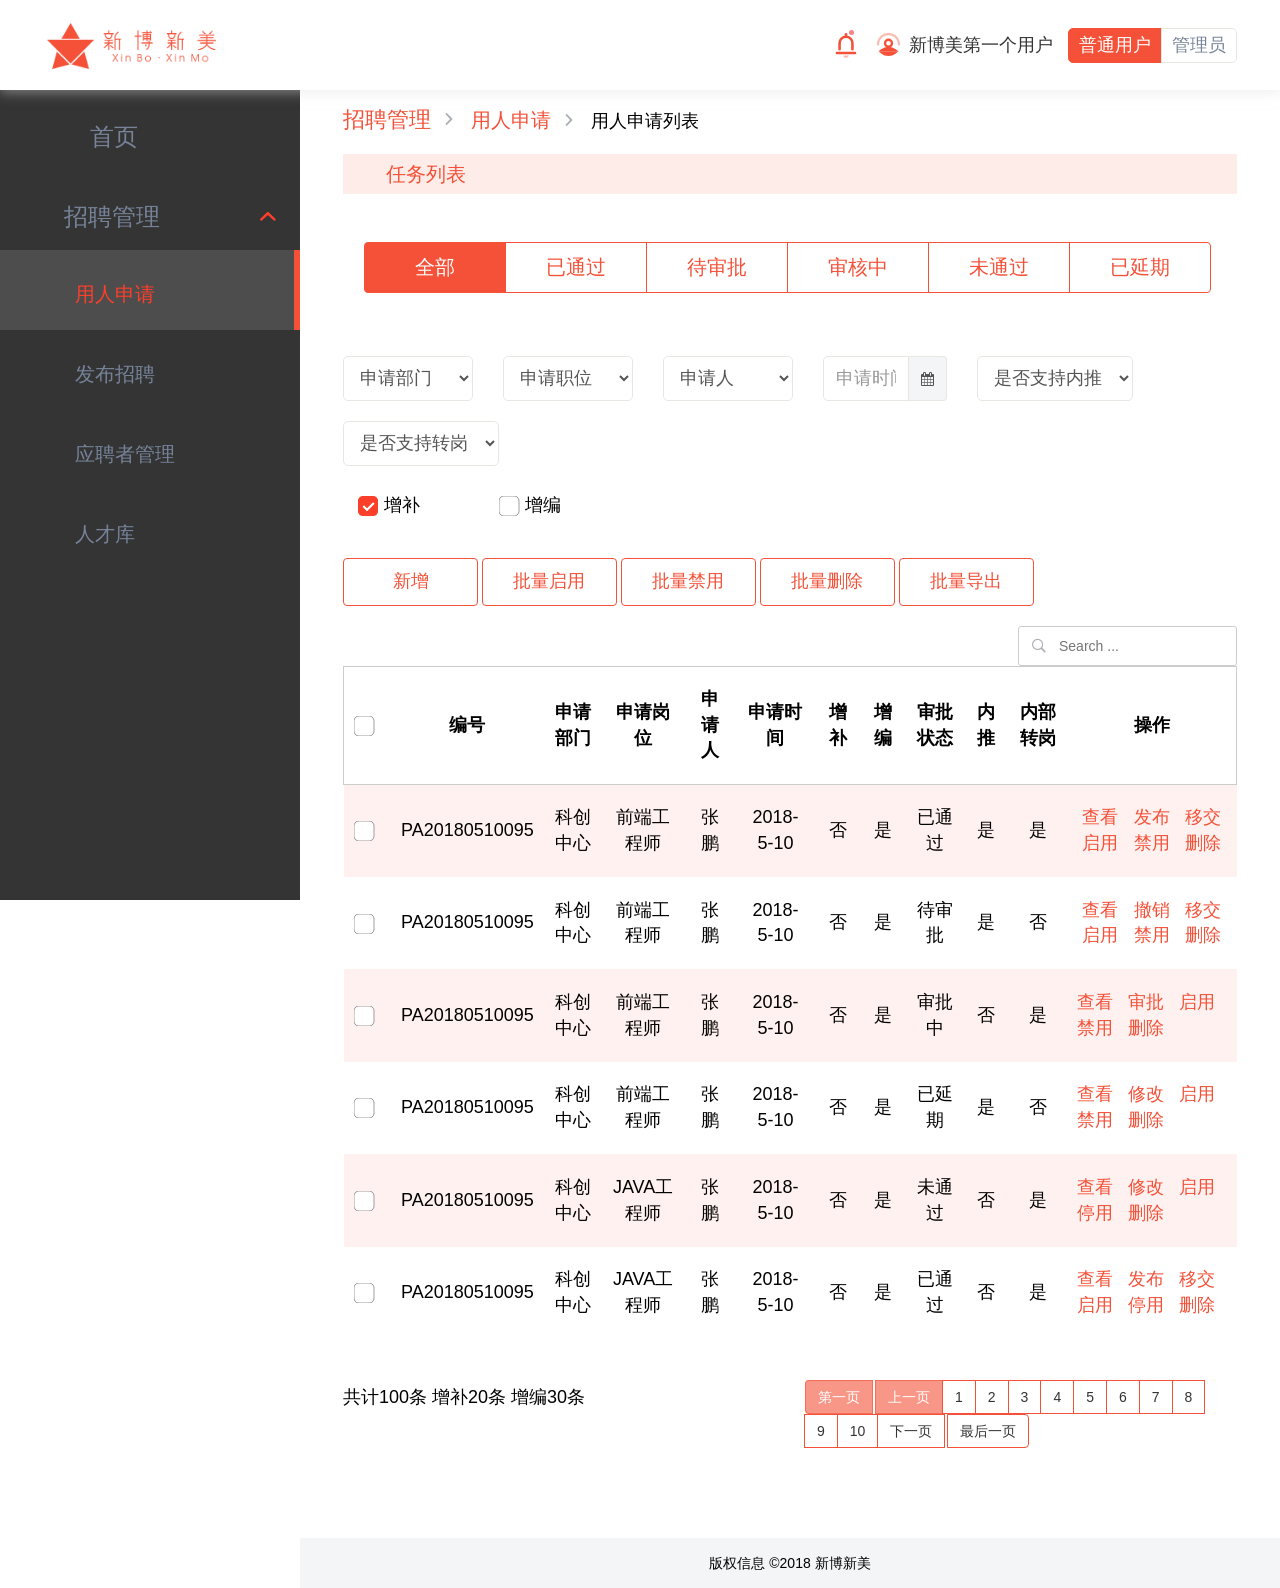
==== commit 328246b4: "发布的第一次页面" ====
--- a/apply-list.html
+++ b/apply-list.html
@@ -193,7 +193,7 @@
                                     <div class="row">
                                         <div class="col-lg-12 clearfix">
                                             <div class="mb20 pull-left xm-allbutton">
-                                                <a type="button" class="btn btn-primary btn-alt">新增</a>
+                                                <a type="button" class="btn btn-primary btn-alt" data-toggle="modal" data-target="#NewmyModal">新增</a>
                                                 <a type="button" class="btn btn-primary btn-alt">批量启用</a>
                                                 <a type="button" class="btn btn-primary btn-alt">批量禁用</a>
                                                 <a type="button" class="btn btn-primary btn-alt">批量删除</a>
@@ -572,6 +572,21 @@
             <!-- /.modal-dialog -->
         </div>
         <!-- /.modal -->
+
+        <!-- Modal 删除弹出层 -->
+        <div class="modal fade" id="NewmyModal" tabindex="-1" role="dialog" aria-hidden="true">
+            <div class="modal-dialog">
+                <div class="modal-content">
+                    <div class="modal-body new-modalbtn">
+                        <a  href="Apply.html" type="button" class="btn btn-primary">模板</a>
+                        <a  type="button" class="btn btn-primary">自定义</a>
+                    </div>
+
+                </div>
+                <!-- /.modal-content -->
+            </div>
+            <!-- /.modal-dialog -->
+        </div>
         <!-- Important javascript libs(put in all pages) -->
         <script src="assets/js/jquery-1.8.3.min.js"></script>
         <script src="assets/js/jquery-ui.js"></script>
@@ -594,7 +609,7 @@
         <script src="assets/plugins/forms/datetimepicker/bootstrap-datetimepicker.min.js"></script>
 
         <script src="assets/js/jquery.sprFlat.js"></script>
-        <script src="assets/js/app.js"></script>
+        <script src="assets/js/base.js"></script>
         <script src="assets/js/pages/forms.js"></script>
 
 
--- a/assets/css/plugins.css
+++ b/assets/css/plugins.css
@@ -4207,7 +4207,7 @@
 ----------------------------------------- */
 .onoffswitch {
   position: relative;
-  width: 85px;
+  width: 75px;
   -webkit-user-select: none;
   -moz-user-select: none;
   -ms-user-select: none;
@@ -4225,7 +4225,7 @@
   overflow: hidden;
   cursor: pointer;
   border: 2px solid #FFFFFF;
-  border-radius: 50px;
+  border-radius: 5px;
   margin-bottom: 0;
 }
 .onoffswitch-inner {
@@ -4238,40 +4238,40 @@
 .onoffswitch-inner:after {
   float: left;
   width: 50%;
-  height: 28px;
+  height: 36px;
   padding: 0;
-  line-height: 28px;
-  font-size: 14px;
+  line-height: 36px;
+  font-size: 18px;
   color: white;
   font-family: Trebuchet, Arial, sans-serif;
-  font-weight: bold;
+  font-weight: normal;
   -moz-box-sizing: border-box;
   box-sizing: border-box;
 }
 .onoffswitch-inner:before {
-  content: "ON";
-  padding-left: 18px;
-  background-color: #f3f5f6;
-  color: #71d398;
+  content: "开";
+  padding-left: 10px;
+  background:rgba(244,81,56,1);
+  color: #ffffff;
 }
 .onoffswitch-inner:after {
-  content: "OFF";
-  padding-right: 18px;
-  background-color: #f3f5f6;
-  color: #f68484;
+  content: "关";
+  padding-right: 10px;
+  background:rgba(244,81,56,1);
+  color: #ffffff;
   text-align: right;
 }
 .onoffswitch-switch {
-  width: 30px;
-  height: 30px;
+  width: 36px;
+  height: 37px;
   margin: 0.5px;
-  background: #f68484;
+  background: #ffffff;
   border: 2px solid #FFFFFF;
-  border-radius: 50px;
+  border-radius: 5px;
   position: absolute;
   top: 0;
   bottom: 0;
-  right: 53px;
+  right: 38px;
   -webkit-transition: all 0.3s ease-in 0s;
   transition: all 0.3s ease-in 0s;
 }
@@ -4279,8 +4279,8 @@
   margin-left: 0;
 }
 .onoffswitch-checkbox:checked + .onoffswitch-label .onoffswitch-switch {
-  right: 0px;
-  background-color: #71d398;
+  right: 0;
+  background-color: #ffffff;
 }
 /* -----------------------------------------
    Form wizard
--- a/assets/css/public.css
+++ b/assets/css/public.css
@@ -27,7 +27,6 @@
 a:hover{
     color: rgba(244,81,56,1);
 }
-
 /* ------------------ Sizes --------------------*/
 .f18{
     font-size:18px;
@@ -89,6 +88,10 @@
 .mb25 {
     margin-bottom: 25px !important;
 }
+.mb30{
+    margin-bottom: 30px;!important;
+}
+
 .mb50 {
     margin-bottom: 50px !important;
 }
@@ -129,7 +132,28 @@
 .pb25 {
     padding-bottom: 25px !important;
 }
-
+.w460{
+    width: 460px;
+}
+.form-group{
+    display: flex;
+}
+.m43{
+    margin-left: 43px;
+}
+.ml100{
+    margin-left: 100px;
+}
+/*------------------color---------------------*/
+.color-red{
+
+}
+.label-star{
+    display: inline-block;
+    color:rgba(244,21,33,1);
+    width: 10px;
+
+}
 /* ------------------ Typo --------------------*/
 .strong {
     font-weight: bold;
@@ -140,7 +164,6 @@
 .normal {
     font-weight: normal;
 }
-
 /* -----------------------------------------
    Header styles
 ----------------------------------------- */
@@ -228,6 +251,33 @@
     font-size:18px;
     border-radius: 5px;
 }
+
+/*组织架构后台header*/
+.group-nav{
+    float: left;
+    position: relative;
+    left:50%;
+    margin-left:-600px;
+    bottom:0;
+}
+.group-nav a{
+    display: inline-block;
+    font-size: 22px;
+    color: #999999;
+    margin:49px 45px 0 45px;
+    padding-bottom:9px;
+    border-bottom:2px solid transparent;
+}
+.group-nav a:hover{
+    text-decoration: none;
+    color: #F45138;
+    border-bottom-color:#F45138 ;
+}
+.group-nav a.active{
+    text-decoration: none;
+    color: #F45138;
+    border-bottom-color:#F45138 ;
+}
 /* -----------------------------------------
    Sidebar styles
 ----------------------------------------- */
@@ -339,6 +389,13 @@
 /* -----------------------------------------
    Content
 ----------------------------------------- */
+#content-admin{
+    margin-left: 0;
+    padding-top:90px;
+}
+.m56{
+    margin:70px 56px 0 56px;
+}
 #content {
     margin-left: 300px;
     padding-top:90px;
--- a/assets/css/main.css
+++ b/assets/css/main.css
@@ -30,6 +30,9 @@
 }
 .ml160{
   margin-left: 160px;
+}
+.ml205{
+  margin-left: 205px;
 }
 .p43{
   padding-left: 43px;
@@ -44,25 +47,67 @@
   list-style: none;
   margin:0;
   padding:0;
+  display: flex;
 }
 .worklist li{
+  display: inline-block;
+  margin-top: 57px;
+  text-align: center;
+  margin-right:225px;
+}
+
+.worklist li:nth-child(4n){
+  margin-right:0;
+}
+.worklist li a{
+  display: block;
+}
+.worklist li a:hover{
+  text-decoration: none;
+}
+.worklist li a p{
+  margin-top: 10px;
+  font-size:20px;
+  color:rgba(0,0,0,1);
+}
+
+/*admin工作台*/
+.admin-worklist{
+  list-style: none;
+  margin:0;
+  padding:0;
+}
+.admin-worklist li{
   display: inline-block;
   float: left;
   margin-top: 57px;
   text-align: center;
-  margin-right:225px;
-}
-.worklist li:nth-child(4n){
-  margin-right:0;
-}
-.worklist li a:hover{
+  margin-right:58px;
+}
+.admin-worklist li a{
+  display: block;
+}
+.admin-worklist li a:hover{
   text-decoration: none;
 }
-.worklist li a p{
+.admin-worklist li a p{
   margin-top: 10px;
   font-size:20px;
   color:rgba(0,0,0,1);
 }
+.admin-worklist li:last-child{
+  border:1px solid #F45138;
+  width: 93px;
+  height: 93px;
+}
+.admin-worklist li:last-child a i{
+  display: inline-block;
+  font-size: 60px;
+  vertical-align: middle;
+  font-weight: lighter;
+}
+
+
 .listmenu{
   max-width: 852px;
   margin:48px auto;
@@ -189,13 +234,104 @@
 }
 .form-horizontal.new-add .control-label{
   text-align: left;
-  margin-left:43px;
   font-size: 18px;
   font-weight: normal;
 }
-
-
-
-
-
-
+@media (min-width: 768px) {
+  .form-inline .form-control.w112 {
+    width: 112px;
+  }
+  .form-inline .form-control.w460 {
+    width: 460px;
+  }
+
+}
+
+/*上传头像*/
+.upload-logo{
+  overflow: hidden;
+  color: #FFFFFF;
+  position: relative;
+}
+.upload-logo .btn{
+  width: 120px;
+  height: 120px;
+  line-height: 100px;
+  text-align: center;
+  background: transparent;
+  display: block;
+  font-size: 18px;
+  position: absolute;
+  left:0;
+  top:0;
+  right:0;
+  bottom:0;
+  color: #333;
+}
+.upload{
+  position: relative;
+}
+.upload_pic{
+  display: block;
+  width: 100%;
+  height: 120px;
+  position: absolute;
+  left: 0;
+  top: 0;
+  opacity: 0;
+  border-radius: 5px;
+}
+#cvs{
+  width: 120px;
+  height: 120px;
+  border:1px solid rgba(221,221,221,0.8);
+  box-shadow: 0 0px 13px rgba(221,221,221,0.8);
+
+}
+.tip-text{
+  color: #cccccc;
+  position: relative;
+  bottom: 50px;
+  font-size:18px;
+  margin-left: 10px;
+}
+
+
+/*add taglist*/
+.ml38{margin-left: 38px;}
+.add-taglist{
+  display: flex;
+  flex-wrap: wrap;
+
+}
+.taginputbox{
+  margin-right: 20px;
+  position: relative;
+  margin-bottom: 20px;
+}
+.taginputbox input{
+  width: 170px;
+  display: inline-block;
+  text-align: center;
+}
+.taginputbox .im-minus{
+  position: absolute;
+  width: 20px;
+  height: 20px;
+  line-height: 20px;
+  text-align: center;
+  border-radius: 16px;
+  right:-5px;
+  top:-5px;
+  background:rgba(244,81,56,1);
+  color:#ffffff;
+  font-size:12px;
+  cursor: pointer;
+}
+.new-modalbtn{
+  padding:50px 0;
+  text-align: center;
+}
+.new-modalbtn .btn{
+  width: 160px;
+}
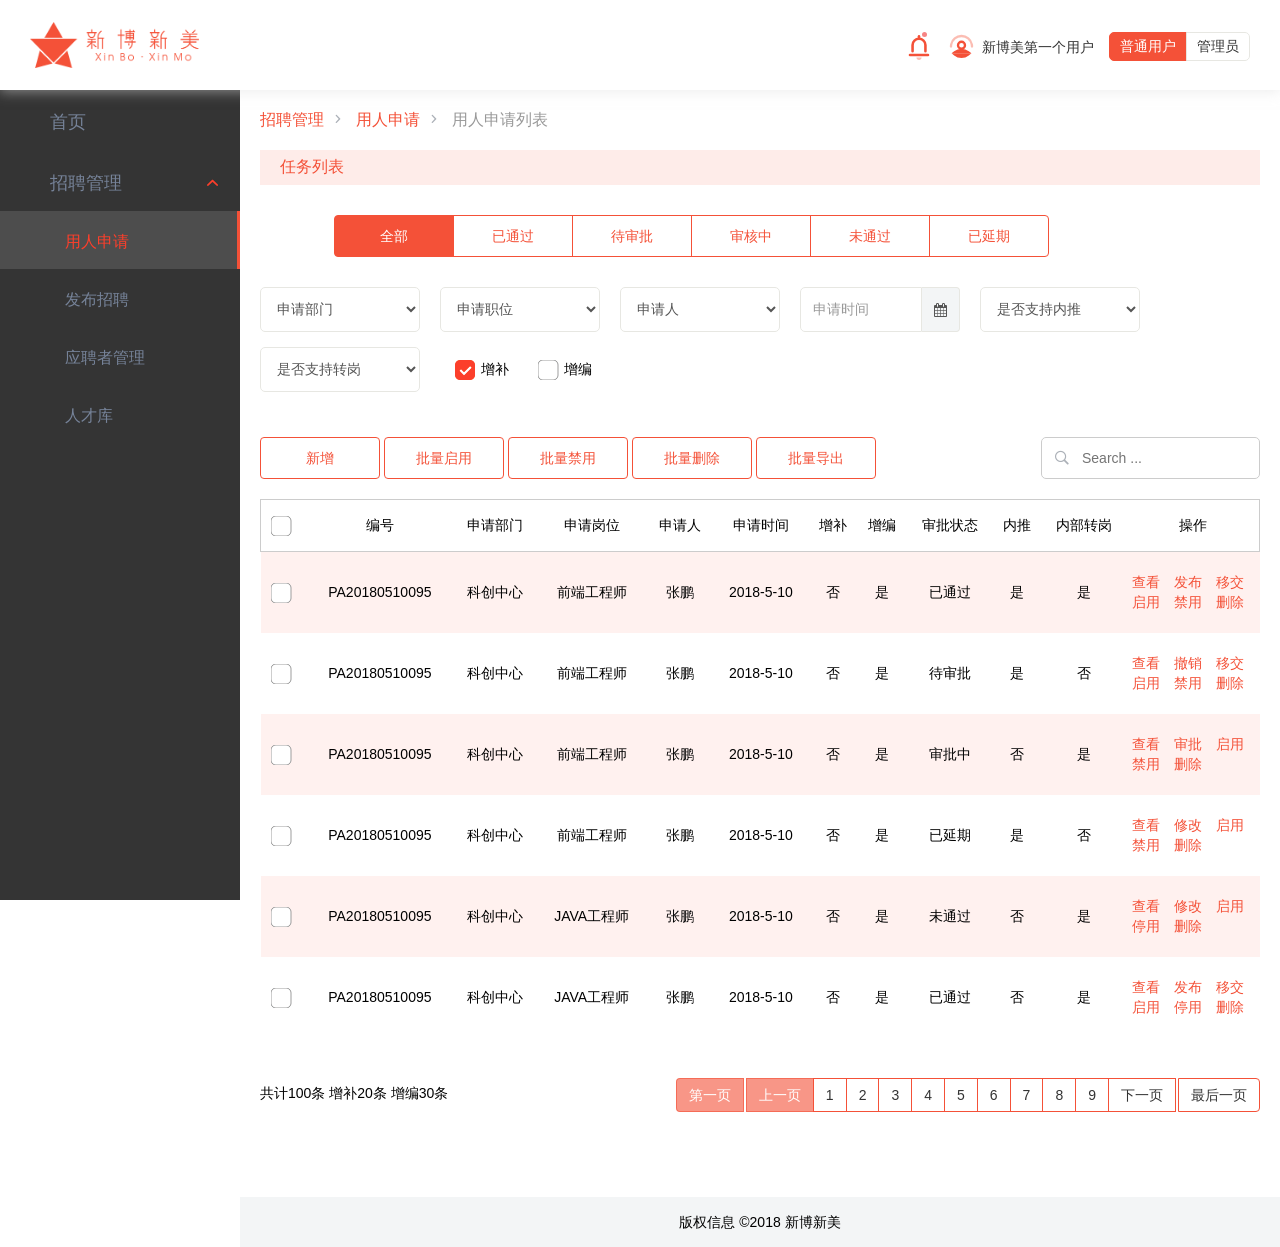
==== commit 35acf025: "屏幕放大以后的调整" ====
--- a/apply-list.html
+++ b/apply-list.html
@@ -90,337 +90,318 @@
                     <div class="col-lg-12">
                         <ul  class="breadcrumb p43">
                             <li><a href="">招聘管理</a><i class="en-arrow-right7"></i></li>
-                            <li><a href="">用人申请</a><i class="en-arrow-right7"></i></li>
+                            <li><a href="apply-list.html">用人申请</a><i class="en-arrow-right7"></i></li>
                             <li>用人申请列表</li>
                         </ul>
                     </div>
                 </div>
                 <!-- End .row -->
-                <div class="outlet">
+                <div class="pages">
                     <!-- Start .outlet -->
                     <!-- Page start here ( usual with .row ) -->
-                    <div class="row">
-                        <div class="col-lg-12">
-                            <div class="xm-contbox">
-                                <div class="xm-title red-bg p43">任务列表</div>
-                                <div class="xm-contbody">
-                                    <div class="btn-group listmenu">
-                                        <button type="button" class="btn btn-primary ">全部</button>
-                                        <button type="button" class="btn btn-primary btn-alt">已通过</button>
-                                        <button type="button" class="btn btn-primary btn-alt">待审批</button>
-                                        <button type="button" class="btn btn-primary btn-alt">审核中</button>
-                                        <button type="button" class="btn btn-primary btn-alt">未通过</button>
-                                        <button type="button" class="btn btn-primary btn-alt">已延期</button>
-                                    </div>
-
-
-                                    <div class="row">
-                                        <div class="col-lg-12 mb10 ">
-                                            <div class="">
-                                                <form class="form-horizontal group-border " role="form">
-                                                    <div class="form-group">
-                                                        <div class="col-lg-12 col-md-12">
-                                                            <div class="row">
-                                                                <div class="col-lg-2 col-md-2 mb20 w160">
-                                                                    <select class="form-control">
-                                                                        <option value="申请部门">申请部门</option>
-                                                                        <option value="美选">美选</option>
-                                                                        <option value="精选">精选</option>
-                                                                        <option value="优选">优选</option>
-                                                                        <option value="集团系统">集团系统</option>
-                                                                    </select>
-                                                                </div>
-                                                                <div class="col-lg-2 col-md-2 mb20 w160">
-                                                                    <select class="form-control">
-                                                                        <option value="申请职位">申请职位</option>
-                                                                        <option value="运营">运营</option>
-                                                                        <option value="销售">销售</option>
-                                                                        <option value="产品">产品</option>
-                                                                        <option value="设计">设计</option>
-                                                                        <option value="技术">技术</option>
-                                                                        <option value="人事">人事</option>
-                                                                        <option value="其他">其他</option>
-                                                                    </select>
-                                                                </div>
-                                                                <div class="col-lg-2 col-md-2 mb20 w160">
-                                                                    <select class="form-control">
-                                                                        <option value="申请人">申请人</option>
-                                                                        <option value="李佳">李佳</option>
-                                                                        <option value="张鹏">张鹏</option>
-                                                                        <option value="王帅">王帅</option>
-                                                                    </select>
-                                                                </div>
-                                                                <div class="col-lg-2 col-md-2">
-                                                                    <div class="input-group">
-                                                                        <input class="form-control datetime-picker2" type="text" value="" placeholder="申请时间">
-                                                                        <span class="input-group-addon"><i class="fa-calendar"></i></span>
-                                                                    </div>
-                                                                </div>
-
-                                                                <div class="col-lg-2 col-md-2 mb20 w186">
-                                                                    <select class="form-control">
-                                                                        <option value="是否支持内推">是否支持内推</option>
-                                                                        <option value="是">是</option>
-                                                                        <option value="否">否</option>
-
-                                                                    </select>
-                                                                </div>
-                                                                <div class="col-lg-2 col-md-2 mb20 w186">
-                                                                    <select class="form-control">
-                                                                        <option value="是否支持内推">是否支持转岗</option>
-                                                                        <option value="是">是</option>
-                                                                        <option value="否">否</option>
-                                                                    </select>
-                                                                </div>
-                                                            </div>
-                                                            <div class="row mb25">
-                                                                <div class="col-lg-4 col-md-4">
-                                                                    <label class="checkbox-inline f18 mr50">
-                                                                        <input type="checkbox" value="option2" checked="checked">增补
-                                                                    </label>
-                                                                    <label class="checkbox-inline f18">
-                                                                        <input type="checkbox" value="option2" >增编
-                                                                    </label>
-                                                                </div>
-                                                            </div>
-                                                        </div>
-                                                    </div>
-                                                </form>
+                    <div class="xm-contbox">
+                        <div class="xm-title">任务列表</div>
+                        <div class="xm-contbody">
+                            <div class="btn-group listmenu">
+                                <button type="button" class="btn btn-primary ">全部</button>
+                                <button type="button" class="btn btn-primary btn-alt">已通过</button>
+                                <button type="button" class="btn btn-primary btn-alt">待审批</button>
+                                <button type="button" class="btn btn-primary btn-alt">审核中</button>
+                                <button type="button" class="btn btn-primary btn-alt">未通过</button>
+                                <button type="button" class="btn btn-primary btn-alt">已延期</button>
+                            </div>
+                            <div class="clearfix">
+                                <form class="form-horizontal" role="form">
+                                    <div class="form-group">
+                                        <div class="list-topform">
+                                            <div class="w160">
+                                                <select class="form-control">
+                                                    <option value="申请部门">申请部门</option>
+                                                    <option value="美选">美选</option>
+                                                    <option value="精选">精选</option>
+                                                    <option value="优选">优选</option>
+                                                    <option value="集团系统">集团系统</option>
+                                                </select>
+                                            </div>
+                                            <div class="w160">
+                                                <select class="form-control">
+                                                    <option value="申请职位">申请职位</option>
+                                                    <option value="运营">运营</option>
+                                                    <option value="销售">销售</option>
+                                                    <option value="产品">产品</option>
+                                                    <option value="设计">设计</option>
+                                                    <option value="技术">技术</option>
+                                                    <option value="人事">人事</option>
+                                                    <option value="其他">其他</option>
+                                                </select>
+                                            </div>
+                                            <div class="w160">
+                                                <select class="form-control">
+                                                    <option value="申请人">申请人</option>
+                                                    <option value="李佳">李佳</option>
+                                                    <option value="张鹏">张鹏</option>
+                                                    <option value="王帅">王帅</option>
+                                                </select>
+                                            </div>
+                                            <div class="w160">
+                                                <div class="input-group">
+                                                    <input class="form-control datetime-picker2" type="text" value="" placeholder="申请时间">
+                                                    <span class="input-group-addon"><i class="fa-calendar"></i></span>
+                                                </div>
+                                            </div>
+
+                                            <div class="w160">
+                                                <select class="form-control">
+                                                    <option value="是否支持内推">是否支持内推</option>
+                                                    <option value="是">是</option>
+                                                    <option value="否">否</option>
+
+                                                </select>
+                                            </div>
+                                            <div class="w160">
+                                                <select class="form-control">
+                                                    <option value="是否支持内推">是否支持转岗</option>
+                                                    <option value="是">是</option>
+                                                    <option value="否">否</option>
+                                                </select>
+                                            </div>
+                                            <div class="w160">
+                                                <div class="form-fx">
+                                                    <label class="checkbox-inline">
+                                                        <input type="checkbox" value="option2" checked="checked">增补
+                                                    </label>
+                                                    <label class="checkbox-inline">
+                                                        <input type="checkbox" value="option2" >增编
+                                                    </label>
+                                                </div>
                                             </div>
                                         </div>
                                     </div>
-
-                                    <div class="row">
-                                        <div class="col-lg-12 clearfix">
-                                            <div class="mb20 pull-left xm-allbutton">
-                                                <a type="button" class="btn btn-primary btn-alt" data-toggle="modal" data-target="#NewmyModal">新增</a>
-                                                <a type="button" class="btn btn-primary btn-alt">批量启用</a>
-                                                <a type="button" class="btn btn-primary btn-alt">批量禁用</a>
-                                                <a type="button" class="btn btn-primary btn-alt">批量删除</a>
-                                                <a type="button" class="btn btn-primary btn-alt">批量导出</a>
-                                            </div>
-                                            <div class="pull-right right-search">
-                                                <form>
-                                                    <input type="text" name="search" placeholder="Search ...">
-                                                    <button type="submit"><i class="ec-search s20"></i>
-                                                    </button>
-                                                </form>
-                                            </div>
-                                        </div>
+                                </form>
+                            </div>
+
+                            <div class="top-btngroup clearfix">
+                                <div class="pull-left xm-allbutton">
+                                    <a  type="button" class="btn btn-primary btn-alt" data-toggle="modal" data-target="#NewmyModal">新增</a>
+                                    <a  type="button" class="btn btn-primary btn-alt">批量启用</a>
+                                    <a  type="button" class="btn btn-primary btn-alt">批量禁用</a>
+                                    <a  type="button" class="btn btn-primary btn-alt">批量删除</a>
+                                    <a  type="button" class="btn btn-primary btn-alt">批量导出</a>
+                                </div>
+                                <div class="pull-right right-search">
+                                    <form>
+                                        <input type="text" name="search" placeholder="Search ...">
+                                        <button type="submit"><i class="ec-search s20"></i>
+                                        </button>
+                                    </form>
+                                </div>
+                            </div>
+                            <div class="clearfix">
+                                <table class="table table-striped applylisttable">
+                                    <thead>
+                                    <tr>
+                                        <th class="text-center">
+                                            <label class="checkbox">
+                                                <input class="check-all" type="checkbox" value="option1">
+                                            </label>
+                                        </th>
+                                        <th class="text-center">编号</th>
+                                        <th class="text-center">申请部门</th>
+                                        <th class="text-center">申请岗位</th>
+                                        <th class="text-center">申请人</th>
+                                        <th class="text-center">申请时间</th>
+                                        <th class="text-center">增补</th>
+                                        <th class="text-center">增编</th>
+                                        <th class="text-center">审批状态</th>
+                                        <th class="text-center">内推</th>
+                                        <th class="text-center">内部转岗</th>
+                                        <th class="text-center operation-3" >操作</th>
+                                    </tr>
+                                    </thead>
+                                    <tbody>
+                                    <tr>
+                                        <td  class="text-center">
+                                            <label class="checkbox">
+                                                <input class="check" type="checkbox" value="option2">
+                                            </label>
+                                        </td>
+                                        <td class="text-center">PA20180510095</td>
+                                        <td class="text-center">科创中心</td>
+                                        <td class="text-center">前端工程师</td>
+                                        <td class="text-center">张鹏</td>
+                                        <td class="text-center">2018-5-10</td>
+                                        <td class="text-center">否</td>
+                                        <td class="text-center">是</td>
+                                        <td class="text-center">已通过</td>
+                                        <td class="text-center">是</td>
+                                        <td class="text-center">是</td>
+                                        <td class="text-left operation-3">
+                                            <a href="" >查看</a>
+                                            <a href="" >发布</a>
+                                            <a href="" data-toggle="modal" data-target="#mySmallModal">移交</a>
+                                            <a href=""  data-toggle="modal" data-target="#myModal4">启用</a>
+                                            <a href=""  data-toggle="modal" data-target="#myModal5">禁用</a>
+                                            <a href="" data-toggle="modal" data-target="#myModal">删除</a>
+                                        </td>
+                                    </tr>
+                                    <tr>
+                                        <td  class="text-center">
+                                            <label class="checkbox">
+                                                <input class="check" type="checkbox" value="option2">
+                                            </label>
+                                        </td>
+                                        <td class="text-center">PA20180510095</td>
+                                        <td class="text-center">科创中心</td>
+                                        <td class="text-center">前端工程师</td>
+                                        <td class="text-center">张鹏</td>
+                                        <td class="text-center">2018-5-10</td>
+                                        <td class="text-center">否</td>
+                                        <td class="text-center">是</td>
+                                        <td class="text-center">待审批</td>
+                                        <td class="text-center">是</td>
+                                        <td class="text-center">否</td>
+                                        <td class="text-left operation-3">
+                                            <a href="" >查看</a>
+                                            <a href="" >撤销</a>
+                                            <a href="" >移交</a>
+                                            <a href="" >启用</a>
+                                            <a href="" >禁用</a>
+                                            <a href="" >删除</a>
+                                        </td>
+                                    </tr>
+                                    <tr>
+                                        <td  class="text-center">
+                                            <label class="checkbox">
+                                                <input class="check" type="checkbox" value="option2">
+                                            </label>
+                                        </td>
+                                        <td class="text-center">PA20180510095</td>
+                                        <td class="text-center">科创中心</td>
+                                        <td class="text-center">前端工程师</td>
+                                        <td class="text-center">张鹏</td>
+                                        <td class="text-center">2018-5-10</td>
+                                        <td class="text-center">否</td>
+                                        <td class="text-center">是</td>
+                                        <td class="text-center">审批中</td>
+                                        <td class="text-center">否</td>
+                                        <td class="text-center">是</td>
+                                        <td class="text-left operation-3">
+                                            <a href="" >查看</a>
+                                            <a href="" >审批</a>
+                                            <a href="" >启用</a>
+                                            <a href="" >禁用</a>
+                                            <a href="" >删除</a>
+                                        </td>
+                                    </tr>
+                                    <tr>
+                                        <td  class="text-center">
+                                            <label class="checkbox">
+                                                <input class="check" type="checkbox" value="option2">
+                                            </label>
+                                        </td>
+                                        <td class="text-center">PA20180510095</td>
+                                        <td class="text-center">科创中心</td>
+                                        <td class="text-center">前端工程师</td>
+                                        <td class="text-center">张鹏</td>
+                                        <td class="text-center">2018-5-10</td>
+                                        <td class="text-center">否</td>
+                                        <td class="text-center">是</td>
+                                        <td class="text-center">已延期</td>
+                                        <td class="text-center">是</td>
+                                        <td class="text-center">否</td>
+                                        <td class="text-left operation-3">
+                                            <a href="" >查看</a>
+                                            <a href="" >修改</a>
+                                            <a href="" >启用</a>
+                                            <a href="" >禁用</a>
+                                            <a href="" >删除</a>
+                                        </td>
+                                    </tr>
+                                    <tr>
+                                        <td  class="text-center">
+                                            <label class="checkbox">
+                                                <input class="check" type="checkbox" value="option1">
+                                            </label>
+                                        </td>
+                                        <td class="text-center">PA20180510095</td>
+                                        <td class="text-center">科创中心</td>
+                                        <td class="text-center">JAVA工程师</td>
+                                        <td class="text-center">张鹏</td>
+                                        <td class="text-center">2018-5-10</td>
+                                        <td class="text-center">否</td>
+                                        <td class="text-center">是</td>
+                                        <td class="text-center">未通过</td>
+                                        <td class="text-center">否</td>
+                                        <td class="text-center">是</td>
+                                        <td class="text-left operation-3">
+                                            <a href="" >查看</a>
+                                            <a href="" >修改</a>
+                                            <a href="" >启用</a>
+                                            <a href="" >停用</a>
+                                            <a href="" >删除</a>
+                                        </td>
+                                    </tr>
+                                    <tr>
+                                        <td  class="text-center">
+                                            <label class="checkbox">
+                                                <input class="check" type="checkbox" value="option1">
+                                            </label>
+                                        </td>
+                                        <td class="text-center">PA20180510095</td>
+                                        <td class="text-center">科创中心</td>
+                                        <td class="text-center">JAVA工程师</td>
+                                        <td class="text-center">张鹏</td>
+                                        <td class="text-center">2018-5-10</td>
+                                        <td class="text-center">否</td>
+                                        <td class="text-center">是</td>
+                                        <td class="text-center">已通过</td>
+                                        <td class="text-center">否</td>
+                                        <td class="text-center">是</td>
+                                        <td class="text-left operation-3">
+                                            <a href="" >查看</a>
+                                            <a href="" >发布</a>
+                                            <a href="" >移交</a>
+                                            <a href="" >启用</a>
+                                            <a href="" >停用</a>
+                                            <a href="" >删除</a>
+                                        </td>
+                                    </tr>
+                                    </tbody>
+                                </table>
+                            </div>
+                            <div class="paging">
+                                <div class="pull-left">
+                                    <div  class="mt25 mb20  text-left">
+                                        共计100条  增补20条  增编30条
                                     </div>
-                                    <div class="row">
-                                        <div class="col-lg-12 col-md-12">
-                                            <table class="table table-striped applylisttable">
-                                                <thead>
-                                                <tr>
-                                                    <th class="text-center">
-                                                        <label class="checkbox">
-                                                            <input class="check-all" type="checkbox" value="option1">
-                                                        </label>
-                                                    </th>
-                                                    <th class="text-center">编号</th>
-                                                    <th class="text-center">申请部门</th>
-                                                    <th class="text-center">申请岗位</th>
-                                                    <th class="text-center">申请人</th>
-                                                    <th class="text-center">申请时间</th>
-                                                    <th class="text-center">增补</th>
-                                                    <th class="text-center">增编</th>
-                                                    <th class="text-center">审批状态</th>
-                                                    <th class="text-center">内推</th>
-                                                    <th class="text-center">内部转岗</th>
-                                                    <th class="text-center w170" >操作</th>
-                                                </tr>
-                                                </thead>
-                                                <tbody>
-                                                <tr>
-                                                    <td  class="text-center">
-                                                        <label class="checkbox">
-                                                            <input class="check" type="checkbox" value="option2">
-                                                        </label>
-                                                    </td>
-                                                    <td class="text-center">PA20180510095</td>
-                                                    <td class="text-center">科创中心</td>
-                                                    <td class="text-center">前端工程师</td>
-                                                    <td class="text-center">张鹏</td>
-                                                    <td class="text-center">2018-5-10</td>
-                                                    <td class="text-center">否</td>
-                                                    <td class="text-center">是</td>
-                                                    <td class="text-center">已通过</td>
-                                                    <td class="text-center">是</td>
-                                                    <td class="text-center">是</td>
-                                                    <td class="text-center w170">
-                                                        <a href="" class="mr10">查看</a>
-                                                        <a href="" class="mr10">发布</a>
-                                                        <a href="" data-toggle="modal" data-target="#mySmallModal">移交</a>
-                                                        <a href="" class="mr10" data-toggle="modal" data-target="#myModal4">启用</a>
-                                                        <a href="" class="mr10" data-toggle="modal" data-target="#myModal5">禁用</a>
-                                                        <a href="" data-toggle="modal" data-target="#myModal">删除</a>
-
-                                                    </td>
-                                                </tr>
-                                                <tr>
-                                                    <td  class="text-center">
-                                                        <label class="checkbox">
-                                                            <input class="check" type="checkbox" value="option2">
-                                                        </label>
-                                                    </td>
-                                                    <td class="text-center">PA20180510095</td>
-                                                    <td class="text-center">科创中心</td>
-                                                    <td class="text-center">前端工程师</td>
-                                                    <td class="text-center">张鹏</td>
-                                                    <td class="text-center">2018-5-10</td>
-                                                    <td class="text-center">否</td>
-                                                    <td class="text-center">是</td>
-                                                    <td class="text-center">待审批</td>
-                                                    <td class="text-center">是</td>
-                                                    <td class="text-center">否</td>
-                                                    <td class="text-center w170">
-                                                        <a href="" class="mr10">查看</a>
-                                                        <a href="" class="mr10">撤销</a>
-                                                        <a href="" >移交</a>
-                                                        <a href="" class="mr10">启用</a>
-                                                        <a href="" class="mr10">禁用</a>
-                                                        <a href="" >删除</a>
-
-                                                    </td>
-                                                </tr>
-                                                <tr>
-                                                    <td  class="text-center">
-                                                        <label class="checkbox">
-                                                            <input class="check" type="checkbox" value="option2">
-                                                        </label>
-                                                    </td>
-                                                    <td class="text-center">PA20180510095</td>
-                                                    <td class="text-center">科创中心</td>
-                                                    <td class="text-center">前端工程师</td>
-                                                    <td class="text-center">张鹏</td>
-                                                    <td class="text-center">2018-5-10</td>
-                                                    <td class="text-center">否</td>
-                                                    <td class="text-center">是</td>
-                                                    <td class="text-center">审批中</td>
-                                                    <td class="text-center">否</td>
-                                                    <td class="text-center">是</td>
-                                                    <td class="text-left w170">
-                                                        <a href="" class="mr10">查看</a>
-                                                        <a href="" class="mr10">审批</a>
-                                                        <a href="" >启用</a>
-                                                        <a href="" class="mr10">禁用</a>
-                                                        <a href="" >删除</a>
-                                                    </td>
-                                                </tr>
-                                                <tr>
-                                                    <td  class="text-center">
-                                                        <label class="checkbox">
-                                                            <input class="check" type="checkbox" value="option2">
-                                                        </label>
-                                                    </td>
-                                                    <td class="text-center">PA20180510095</td>
-                                                    <td class="text-center">科创中心</td>
-                                                    <td class="text-center">前端工程师</td>
-                                                    <td class="text-center">张鹏</td>
-                                                    <td class="text-center">2018-5-10</td>
-                                                    <td class="text-center">否</td>
-                                                    <td class="text-center">是</td>
-                                                    <td class="text-center">已延期</td>
-                                                    <td class="text-center">是</td>
-                                                    <td class="text-center">否</td>
-                                                    <td class="text-left w170">
-                                                        <a href="" class="mr10">查看</a>
-                                                        <a href="" class="mr10">修改</a>
-                                                        <a href="" class="mr10">启用</a>
-                                                        <a href="" class="mr10">禁用</a>
-                                                        <a href="" >删除</a>
-                                                    </td>
-                                                </tr>
-                                                <tr>
-                                                    <td  class="text-center">
-                                                        <label class="checkbox">
-                                                            <input class="check" type="checkbox" value="option1">
-                                                        </label>
-                                                    </td>
-                                                    <td class="text-center">PA20180510095</td>
-                                                    <td class="text-center">科创中心</td>
-                                                    <td class="text-center">JAVA工程师</td>
-                                                    <td class="text-center">张鹏</td>
-                                                    <td class="text-center">2018-5-10</td>
-                                                    <td class="text-center">否</td>
-                                                    <td class="text-center">是</td>
-                                                    <td class="text-center">未通过</td>
-                                                    <td class="text-center">否</td>
-                                                    <td class="text-center">是</td>
-                                                    <td class="text-left w170">
-                                                        <a href="" class="mr10">查看</a>
-                                                        <a href="" class="mr10">修改</a>
-                                                        <a href="" class="mr10">启用</a>
-                                                        <a href="" class="mr10">停用</a>
-                                                        <a href="" >删除</a>
-                                                    </td>
-                                                </tr>
-                                                <tr>
-                                                    <td  class="text-center">
-                                                        <label class="checkbox">
-                                                            <input class="check" type="checkbox" value="option1">
-                                                        </label>
-                                                    </td>
-                                                    <td class="text-center">PA20180510095</td>
-                                                    <td class="text-center">科创中心</td>
-                                                    <td class="text-center">JAVA工程师</td>
-                                                    <td class="text-center">张鹏</td>
-                                                    <td class="text-center">2018-5-10</td>
-                                                    <td class="text-center">否</td>
-                                                    <td class="text-center">是</td>
-                                                    <td class="text-center">已通过</td>
-                                                    <td class="text-center">否</td>
-                                                    <td class="text-center">是</td>
-                                                    <td class="text-left w170">
-                                                        <a href="" class="mr10">查看</a>
-                                                        <a href="" class="mr10">发布</a>
-                                                        <a href="" class="mr10">移交</a>
-                                                        <a href="" class="mr10">启用</a>
-                                                        <a href="" class="mr10">停用</a>
-                                                        <a href="" >删除</a>
-                                                    </td>
-                                                </tr>
-                                                </tbody>
-                                            </table>
-                                        </div>
-
-                                    </div>
-                                    <div class="row">
-                                        <div class="col-lg-6 col-md-6">
-                                            <div  class="mt25 mb20 f18 text-left">
-                                                共计100条  增补20条  增编30条
-                                            </div>
-                                        </div>
-                                        <div class="col-lg-6 col-md-6 text-right ">
-                                            <div class="dataTables_paginate paging_bs_full" id="datatable_paginate">
-                                                <ul class="pagination">
-                                                    <li class="disabled">
-                                                        <a tabindex="0" class="paginate_button first" id="datatable_first">第一页</a>
-                                                    </li>
-                                                    <li class="disabled">
-                                                        <a tabindex="0" class="paginate_button previous" id="datatable_previous">上一页</a>
-                                                    </li>
-                                                    <li><a tabindex="0">1</a></li>
-                                                    <li><a tabindex="0">2</a></li>
-                                                    <li><a tabindex="0">3</a></li>
-                                                    <li><a tabindex="0">4</a></li>
-                                                    <li><a tabindex="0">5</a></li>
-                                                    <li><a tabindex="0">6</a></li>
-                                                    <li><a tabindex="0">7</a></li>
-                                                    <li><a tabindex="0">8</a></li>
-                                                    <li><a tabindex="0">9</a></li>
-                                                    <li><a tabindex="0">10</a></li>
-                                                    <li><a tabindex="0" class="paginate_button next" id="datatable_next">下一页</a></li>
-                                                    <li><a tabindex="0" class="paginate_button last" id="datatable_last">最后一页</a></li>
-                                                </ul>
-                                            </div>
-                                        </div>
+                                </div>
+                                <div class="pull-left text-right ">
+                                    <div class="dataTables_paginate paging_bs_full" id="datatable_paginate">
+                                        <ul class="pagination">
+                                            <li class="disabled">
+                                                <a tabindex="0" class="paginate_button first" id="datatable_first">第一页</a>
+                                            </li>
+                                            <li class="disabled">
+                                                <a tabindex="0" class="paginate_button previous" id="datatable_previous">上一页</a>
+                                            </li>
+                                            <li><a tabindex="0">1</a></li>
+                                            <li><a tabindex="0">2</a></li>
+                                            <li><a tabindex="0">3</a></li>
+                                            <li><a tabindex="0">4</a></li>
+                                            <li><a tabindex="0">5</a></li>
+                                            <li><a tabindex="0">6</a></li>
+                                            <li><a tabindex="0">7</a></li>
+                                            <li><a tabindex="0">8</a></li>
+                                            <li><a tabindex="0">9</a></li>
+                                            <li><a tabindex="0" class="paginate_button next" id="datatable_next">下一页</a></li>
+                                            <li><a tabindex="0" class="paginate_button last" id="datatable_last">最后一页</a></li>
+                                        </ul>
                                     </div>
                                 </div>
                             </div>
                         </div>
                     </div>
+
                     <!-- Page End here -->
                 </div>
                 <!-- End .outlet -->
@@ -557,7 +538,7 @@
             <!-- /.modal-dialog -->
         </div>
         <!-- /.modal -->
-        <!-- Modal 启用 -->
+        <!-- Modal 禁用 -->
         <div class="modal fade" id="myModal5" tabindex="-1" role="dialog" aria-hidden="true">
             <div class="modal-dialog">
                 <div class="modal-content">
--- a/assets/css/plugins.css
+++ b/assets/css/plugins.css
@@ -4241,7 +4241,7 @@
   height: 36px;
   padding: 0;
   line-height: 36px;
-  font-size: 18px;
+  font-size: 14px;
   color: white;
   font-family: Trebuchet, Arial, sans-serif;
   font-weight: normal;
@@ -4262,16 +4262,15 @@
   text-align: right;
 }
 .onoffswitch-switch {
-  width: 36px;
-  height: 37px;
-  margin: 0.5px;
+  width: 34px;
+  height: 34px;
+  margin: -2px;
   background: #ffffff;
-  border: 2px solid #FFFFFF;
   border-radius: 5px;
   position: absolute;
-  top: 0;
+  top: 5px;
   bottom: 0;
-  right: 38px;
+  right: 40px;
   -webkit-transition: all 0.3s ease-in 0s;
   transition: all 0.3s ease-in 0s;
 }
@@ -4279,7 +4278,7 @@
   margin-left: 0;
 }
 .onoffswitch-checkbox:checked + .onoffswitch-label .onoffswitch-switch {
-  right: 0;
+  right: 5px;
   background-color: #ffffff;
 }
 /* -----------------------------------------
--- a/assets/css/public.css
+++ b/assets/css/public.css
@@ -1,3 +1,7 @@
+html{
+    font-family: Helvetica Neue,PingFang SC,Hiragino Sans GB,Microsoft YaHei,WenQuanYi Micro Hei,sans-serif,sans-serif,fantasy,cursive;
+    font-size: 62.5%;
+}
 body {
     overflow-x: hidden;
     min-height: 100%;
@@ -8,7 +12,7 @@
     -webkit-transition: -webkit-transform 0.4s ease !important;
     transition: transform 0.4s ease !important;
     position: relative;
-    font-family: Helvetica Neue,PingFang SC,Hiragino Sans GB,Microsoft YaHei,WenQuanYi Micro Hei,sans-serif,sans-serif,fantasy,cursive;
+    font-size: 14px;
 }
 body.stop-scrolling {
     height: 100%;
@@ -29,26 +33,10 @@
 }
 /* ------------------ Sizes --------------------*/
 .f18{
-    font-size:18px;
-}
+    font-size:1.8rem;
+}
+/* ------------------ Margins --------------------*/
 
-.vat {
-    vertical-align: top !important;
-}
-.vam {
-    vertical-align: middle !important;
-}
-.vab {
-    vertical-align: bottom !important;
-}
-/* ------------------ Margins --------------------*/
-.row.no-padding {
-    margin-left: 0;
-    margin-right: 0;
-}
-.row.no-padding [class^="col-"] {
-    padding: 0;
-}
 .m20 {
     margin: 20px !important;
 }
@@ -144,23 +132,17 @@
 .ml100{
     margin-left: 100px;
 }
+.d-flex{
+    display: flex;
+    flex-wrap: wrap;
+}
 /*------------------color---------------------*/
-.color-red{
-
-}
 .label-star{
     display: inline-block;
     color:rgba(244,21,33,1);
     width: 10px;
-
 }
 /* ------------------ Typo --------------------*/
-.strong {
-    font-weight: bold;
-}
-.uppercase {
-    text-transform: uppercase;
-}
 .normal {
     font-weight: normal;
 }
@@ -191,13 +173,16 @@
 /*logo*/
 #header .navbar .navbar-logo {
     display: inline-block;
-    padding-top:23px;
+    margin-top:22px;
+    margin-left:30px;
+}
+#header .navbar .navbar-logo img{
     width: 169px;
-    margin-left:47px;
+    height: 46px;
 }
 .top-nav{
-    margin-top: 20px;
-    margin-right:43px;
+    margin-top: 22px;
+    margin-right:30px;
 }
 #header .navbar .nav li{
     margin-left: 10px;
@@ -214,7 +199,7 @@
     -webkit-transition-duration: 0.4s;
     transition-duration: 0.4s;
     overflow-x: hidden;
-    font-size: 18px;
+    font-size: 14px;
     text-align: center;
     outline: none;
 }
@@ -243,29 +228,28 @@
     height: 5px;
 }
 .btn-account{
-    margin-top: 8px;
+    margin-top: 10px;
     margin-left: 5px;
 }
 .btn-account .btn-sm{
     padding:3px 10px;
-    font-size:18px;
-    border-radius: 5px;
-}
-
+    font-size:14px;
+    border-radius:5px;
+}
 /*组织架构后台header*/
 .group-nav{
     float: left;
     position: relative;
     left:50%;
-    margin-left:-600px;
+    margin-left:-480px;
     bottom:0;
 }
 .group-nav a{
     display: inline-block;
-    font-size: 22px;
-    color: #999999;
-    margin:49px 45px 0 45px;
-    padding-bottom:9px;
+    font-size: 16px;
+    color: #666666;
+    margin:50px 15px 0 15px;
+    padding:0 10px 15px 10px;
     border-bottom:2px solid transparent;
 }
 .group-nav a:hover{
@@ -282,7 +266,7 @@
    Sidebar styles
 ----------------------------------------- */
 #sidebar {
-    width: 300px;
+    width: 240px;
     height: auto;
     position: absolute;
     left: 0;
@@ -299,7 +283,7 @@
     top: 0;
     left: 0;
     bottom: 0;
-    width: 300px;
+    width: 240px;
     background:rgba(52,52,52,1);
     z-index: -1;
 }
@@ -314,24 +298,22 @@
     margin-top: 0;
 }
 #sidebar #sideNav li:first-child a{
-    padding: 30px 15px 30px 90px;
-}
-
+    padding: 20px 15px 15px 50px  ;
+}
 #sidebar #sideNav li a {
-    font-size: 24px;
-    padding: 30px 15px 30px 64px;
+    font-size: 18px;
+    padding: 20px 15px 15px 50px;
     position: relative;
     color: #768399;
-    height: 80px;
     border-radius: 0;
-    background:rgba(52,52,52,1);
+    background:#343434;
     -webkit-transition: background;
     transition: background;
     -webkit-transition-duration: 0.4s;
     transition-duration: 0.4s;
 }
 #sidebar #sideNav li a i {
-    font-size: 34px;
+    font-size: 24px;
     margin-right: 15px;
     float: left;
     color: #ffffff;
@@ -347,9 +329,6 @@
     margin-right: 0;
     margin-left: 5px;
 }
-#sidebar #sideNav li a i.s16 {
-    right: 17px;
-}
 #sidebar #sideNav li a .notification {
     display: none;
 }
@@ -362,7 +341,7 @@
     text-shadow: none;
 }
 #sidebar #sideNav li a.expand {
-    background:rgba(52,52,52,1);
+    background:#343434
 }
 #sidebar #sideNav li a.expand i {
     color: #fc3f2b;
@@ -371,19 +350,19 @@
     display: none;
 }
 #sidebar #sideNav li .sub a {
-    font-size: 20px;
-    background:rgba(52,52,52,1);
-    padding-left:75px;
-    border-right: 6px solid transparent;
+    font-size: 16px;
+    background:#343434;
+    padding-left:65px;
+    border-right: 3px solid transparent;
 }
 #sidebar #sideNav li .sub a.active {
-    background:rgba(77,77,77,1);
+    background:#4D4D4D;
     font-weight: normal;
-    border-right:6px solid  rgba(244,81,56,1);
+    border-right:3px solid  rgba(244,81,56,1);
 }
 #sidebar #sideNav li .sub a:hover {
-    background:rgba(77,77,77,1);
-    border-right:6px solid  rgba(244,81,56,1);
+    background:#4D4D4D;
+    border-right:3px solid  rgba(244,81,56,1);
 }
 
 /* -----------------------------------------
@@ -393,92 +372,49 @@
     margin-left: 0;
     padding-top:90px;
 }
-.m56{
-    margin:70px 56px 0 56px;
-}
 #content {
-    margin-left: 300px;
-    padding-top:90px;
+    margin-left: 240px;
+    padding-top: 90px;
 }
 #content.sidebar-page {
-    margin-left: 300px;
-}
-#content.full-page {
-    margin-left: 0;
-}
-#content.offCanvas {
-    width: 100%;
-    margin-left: 300px;
-}
-#content.overLap {
-    margin-left: 0;
-}
+    margin-left: 240px;
+}
+
 #content .content-wrapper {
     height: auto;
     float: left;
     width: 100%;
     position: relative;
 }
-#content .content-wrapper .outlet {
-    position: relative;
-    padding: 0 43px;
-}
-#content .content-wrapper .heading:before,
-#content .content-wrapper .heading:after {
-    content: " ";
-    display: table;
-}
-#content .content-wrapper .heading:after {
-    clear: both;
-}
-#content .content-wrapper .heading h1.page-header {
-    font-size: 24px;
-    border-bottom: none;
-    padding: 0;
-    background: #ffffff;
-    font-weight: 300;
-    width: auto;
-}
-#content .content-wrapper .heading h1.page-header i {
-    font-size: 42px;
-    opacity: 0.1;
-    filter: alpha(opacity=10);
-    margin-right: 10px;
-    float: none;
-}
-#content .content-wrapper .heading h1.page-header [class*="icomoon-"] {
-    margin-top: -4px;
-}
-
+#content .content-wrapper .pages {
+    position: relative;
+    padding: 0 20px 30px 20px;
+}
+.working-pages{
+    margin: 30px 20px;
+}
 /*页面面包屑导航*/
 #content .content-wrapper .heading .breadcrumb {
     line-height: 20px;
     background: #fff;
-    padding: 20px 43px;
+    padding: 20px;
     margin-bottom: 0;
 }
 #content .content-wrapper .heading .breadcrumb i {
     color: #acb1b8;
-    font-size: 26px;
+    font-size: 18px;
     padding: 0 5px;
     margin-top: -3px;
 }
-
 #content .content-wrapper .heading .breadcrumb > li {
     display: inline-block;
-    font-size:22px;
-}
-#content .content-wrapper .heading .breadcrumb > li:nth-child(2){
-    font-size: 20px
-}
-#content .content-wrapper .heading .breadcrumb > li:nth-child(3){
-    font-size: 18px
+    font-size:16px;
+    color: #999999;
 }
 #content .content-wrapper .heading .breadcrumb > li + li:before {
     content: "";
     display: none;
 }
-
 /*footer*/
 .footer{
     position: inherit;
--- a/assets/css/main.css
+++ b/assets/css/main.css
@@ -1,63 +1,37 @@
 
 /*index*/
-
 .indextop-notice{
-  font-size: 18px;
+  font-size: 14px;
+  padding:20px;
 }
 .xm-contbox{
-  margin-bottom: 65px;
+  margin-bottom: 30px;
 }
 .xm-title{
-  padding:6px 0;
-  font-size:20px;
+  font-size: 16px;
+  padding:6px 20px;
   color:rgba(244,81,56,1);
   background:rgba(244,81,56,0.1094);
 }
-.w160{
-  width: 160px;
-}
-.w186{
-  width:186px;!important;
-}
-.w120{
-  width: 120px;
-}
-.w100{
-  width: 100px;
-}
-.w700{
-  width: 700px;!important;
-}
-.ml160{
-  margin-left: 160px;
-}
-.ml205{
-  margin-left: 205px;
-}
-.p43{
-  padding-left: 43px;
-  padding-right:43px;
-}
-.xm-contbody h3{
-  font-size:20px;
-  font-weight: normal;
-  margin-bottom: 0;
+.xm-contbody {
+  font-weight: normal;
+}
+.p20{
+  padding-left: 20px;
+  padding-right:20px;
 }
 .worklist{
   list-style: none;
   margin:0;
   padding:0;
   display: flex;
+  flex-wrap: wrap;
 }
 .worklist li{
   display: inline-block;
-  margin-top: 57px;
-  text-align: center;
-  margin-right:225px;
-}
-
-.worklist li:nth-child(4n){
-  margin-right:0;
+  text-align: center;
+  margin-right: 80px;
+  margin-top: 30px;
 }
 .worklist li a{
   display: block;
@@ -67,7 +41,6 @@
 }
 .worklist li a p{
   margin-top: 10px;
-  font-size:20px;
   color:rgba(0,0,0,1);
 }
 
@@ -80,9 +53,9 @@
 .admin-worklist li{
   display: inline-block;
   float: left;
-  margin-top: 57px;
-  text-align: center;
-  margin-right:58px;
+  margin-top: 30px;
+  text-align: center;
+  margin-right:80px;
 }
 .admin-worklist li a{
   display: block;
@@ -92,77 +65,46 @@
 }
 .admin-worklist li a p{
   margin-top: 10px;
-  font-size:20px;
   color:rgba(0,0,0,1);
 }
 .admin-worklist li:last-child{
   border:1px solid #F45138;
-  width: 93px;
-  height: 93px;
-}
-.admin-worklist li:last-child a i{
-  display: inline-block;
-  font-size: 60px;
-  vertical-align: middle;
-  font-weight: lighter;
-}
-
-
+  width: 84px;
+  height: 84px;
+}
+.admin-worklist li:last-child a img{
+  width: 100%;
+}
+/*admin工作台 end*/
+
+
+/*用人申请topmenu*/
 .listmenu{
   max-width: 852px;
-  margin:48px auto;
+  margin:30px auto;
   left:50%;
   margin-left: -426px;
-
 }
 .listmenu button{
-  width: 142px;
-  font-size:20px;
-}
-
-/*批量删除*/
-.xm-allbutton a{
-  font-size: 18px;
-  width: 135px;
-
-}
-/*右侧搜索*/
-.right-search input {
-  border: 1px solid #cccccc;
-  background: none;
-  height: 40px;
-  padding-left: 40px;
-  width: 100%;
-  border-radius: 3px;
-}
-.right-search button {
-  position: absolute;
-  left: 8px;
-  top: 8px;
-  border: none;
-  background: none;
-}
-.right-search button i {
-  color: #acb1b8;
-}
-
-/*table*/
+  width: 120px;
+}
+
+/*table 列表*/
 .table > thead > tr > th,
 .table > tbody > tr > th,
 .table > tfoot > tr > th,
 .table > thead > tr > td,
 .table > tbody > tr > td,
 .table > tfoot > tr > td {
-  padding: 20px 10px;
+  padding: 20px 5px;
   vertical-align: middle;
-  font-size: 18px;
   border:1px solid transparent;
 }
-
 .table.applylisttable > thead > tr > th{
-  padding:20px 10px;
+  padding:15px 5px;
   border-top:1px solid #cccccc;
   border-bottom:1px solid #cccccc;
+  font-weight: normal;
 }
 .table.applylisttable > thead > tr > th:first-child{
   border-left:1px solid #cccccc;
@@ -174,22 +116,66 @@
   border-top:1px solid #cccccc;
   border-bottom: 1px solid #cccccc;
 }
-.table-striped > tbody{
-
-}
 .table-striped > tbody > tr:nth-child(odd) > td,
 .table-striped > tbody > tr:nth-child(odd) > th {
   background:rgba(255,241,239,1);
 }
-.w170{
-  width:170px;
-}
-.w140{
-  width:140px;
-}
+.operation-2{
+  width: 100px;
+}
+.operation-3{
+  width: 133px;
+
+}
+.operation-3 a{
+  margin-right: 10px;
+}
+.operation-3:nth-child(3n){
+  margin-right: 0;
+}
+
+
+/*分页*/
+.paging{
+  display: flex;
+  flex-wrap: nowrap;
+  justify-content: space-between;
+}
+
+/*-------用人申请--------*/
+.form-apply label.control-label{
+  display: inline-block;
+  width: 120px;
+  font-weight: normal;
+  text-align: left;
+  line-height: 32px;
+}
+.form-apply .form-control{
+  width: 160px;
+  margin-right: 15px;
+}
+.form-apply textarea.form-control{
+  width: 500px;
+}
+.form-apply .form-btn{
+  margin-left: 120px;
+  margin-top: 30px;
+  margin-bottom: 50px;
+
+}
+.form-apply .form-btn .btn{
+  width: 120px;
+  margin-right: 30px;
+}
+.mt3{
+  margin-top: 3px;
+}
+/*-------用人申请 end--------*/
+
+
 .leaderlist label{
   font-weight: normal;
-  font-size:18px;
+  font-size:14px;
 }
 
 .leaderlist-search {
@@ -216,7 +202,7 @@
   color: #acb1b8;
 }
 .lead-list{
-  font-size:18px;
+  font-size:14px;
   height: 300px;
   overflow-y: scroll;
 }
@@ -224,26 +210,88 @@
   font-weight: normal;
 }
 .modal-footer .btn{
-  font-size: 18px;
-}
-
+  font-size: 14px;
+}
+
+
+
+/*-------基础设置--------*/
+.form-recruit label.control-label{
+  display: inline-block;
+  width: 150px;
+  font-weight: normal;
+  text-align: left;
+  line-height: 32px;
+}
+.form-recruit .form-control{
+  width: 400px;
+}
+.form-recruit .form-btn{
+  margin-left: 150px;
+  margin-top: 30px;
+  margin-bottom: 50px;
+
+}
+.form-recruit .form-btn .btn{
+  width: 120px;
+  margin-right: 30px;
+}
+
+/*-------基础设置 end--------*/
+
+/*招聘列表*/
+
+.list-topform{
+  display: flex;
+  flex-wrap: wrap;
+  margin-bottom: 30px;
+}
+.list-topform .w160{
+  width: 160px;
+  margin-bottom: 15px;
+  margin-right: 20px;
+}
+.form-fx{
+  margin-top: 5px;
+}
+.top-btngroup{
+  padding-bottom: 20px;
+}
+
+/*批量删除*/
+.xm-allbutton a{
+  width: 120px;
+}
+/*右侧搜索*/
 .right-search{
   position: relative;
-
-
-}
-.form-horizontal.new-add .control-label{
-  text-align: left;
-  font-size: 18px;
-  font-weight: normal;
-}
+}
+.right-search input {
+  border: 1px solid #cccccc;
+  background: none;
+  height: 42px;
+  padding-left: 40px;
+  width: 100%;
+  border-radius: 5px;
+}
+.right-search button {
+  position: absolute;
+  left: 8px;
+  top: 9px;
+  border: none;
+  background: none;
+}
+.right-search button i {
+  color: #acb1b8;
+}
+
+/*招聘列表end*/
+
 @media (min-width: 768px) {
   .form-inline .form-control.w112 {
     width: 112px;
   }
-  .form-inline .form-control.w460 {
-    width: 460px;
-  }
+
 
 }
 
@@ -260,7 +308,7 @@
   text-align: center;
   background: transparent;
   display: block;
-  font-size: 18px;
+  font-size: 14px;
   position: absolute;
   left:0;
   top:0;
@@ -292,7 +340,7 @@
   color: #cccccc;
   position: relative;
   bottom: 50px;
-  font-size:18px;
+  font-size:14px;
   margin-left: 10px;
 }
 
@@ -335,3 +383,23 @@
 .new-modalbtn .btn{
   width: 160px;
 }
+
+
+.w186{
+  width:186px;!important;
+}
+.w120{
+  width: 120px;
+}
+.w100{
+  width: 100px;
+}
+.w700{
+  width: 700px;!important;
+}
+.ml160{
+  margin-left: 160px;
+}
+.ml205{
+  margin-left: 205px;
+}
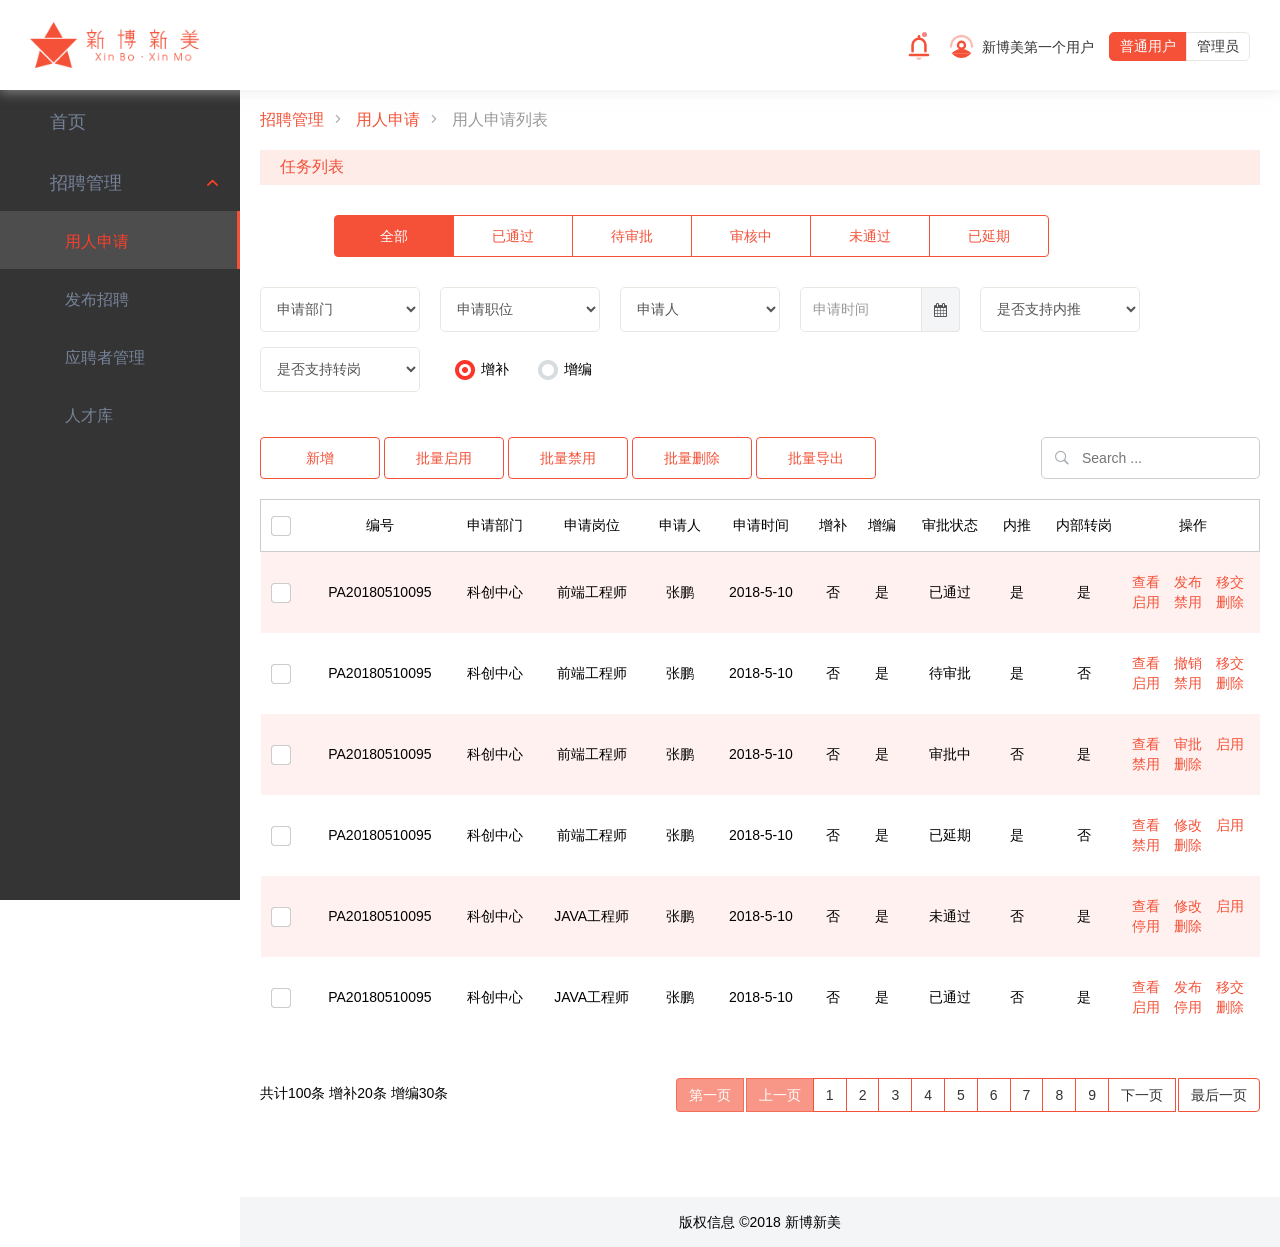
==== commit a2523a7f: "修改版本" ====
--- a/apply-list.html
+++ b/apply-list.html
@@ -14,9 +14,10 @@
         <!-- Icons -->
         <link href="assets/css/icons.css" rel="stylesheet" />
         <!-- Fav and touch icons -->
-        <link rel="icon" href="assets/img/ico/favicon.ico" type="image/png">
+        <link rel="icon" href="assets/img/favicon.ico" type="image/png">
         <!-- Bootstrap stylesheets (included template modifications) -->
         <link href="assets/css/bootstrap.css" rel="stylesheet" />
+        <link href="assets/css/sprflat-theme/jquery.ui.all.css" rel="stylesheet" />
         <!-- Plugins stylesheets (all plugin custom css) -->
         <link href="assets/css/plugins.css" rel="stylesheet" />
         <!-- Main stylesheets (template main css file) -->
@@ -50,8 +51,8 @@
                             </li>
                             <li>
                                 <div class="btn-group btn-account">
-                                    <button class="btn btn-primary btn-sm">普通用户</button>
-                                    <button class="btn btn-default btn-sm">管理员</button>
+                                    <button class="btn btn-primary btn-sm" onClick="location.href='index.html'">普通用户</button>
+                                    <button class="btn btn-default btn-sm" onClick="location.href='working.html'">管理员</button>
                                 </div>
                             </li>
                         </ul>
@@ -167,11 +168,11 @@
                                             </div>
                                             <div class="w160">
                                                 <div class="form-fx">
-                                                    <label class="checkbox-inline">
-                                                        <input type="checkbox" value="option2" checked="checked">增补
+                                                    <label class="radio-inline">
+                                                        <input type="radio" name="radio2" value="option1" checked="checked">增补
                                                     </label>
-                                                    <label class="checkbox-inline">
-                                                        <input type="checkbox" value="option2" >增编
+                                                    <label class="radio-inline">
+                                                        <input type="radio" name="radio2" value="option2" >增编
                                                     </label>
                                                 </div>
                                             </div>
